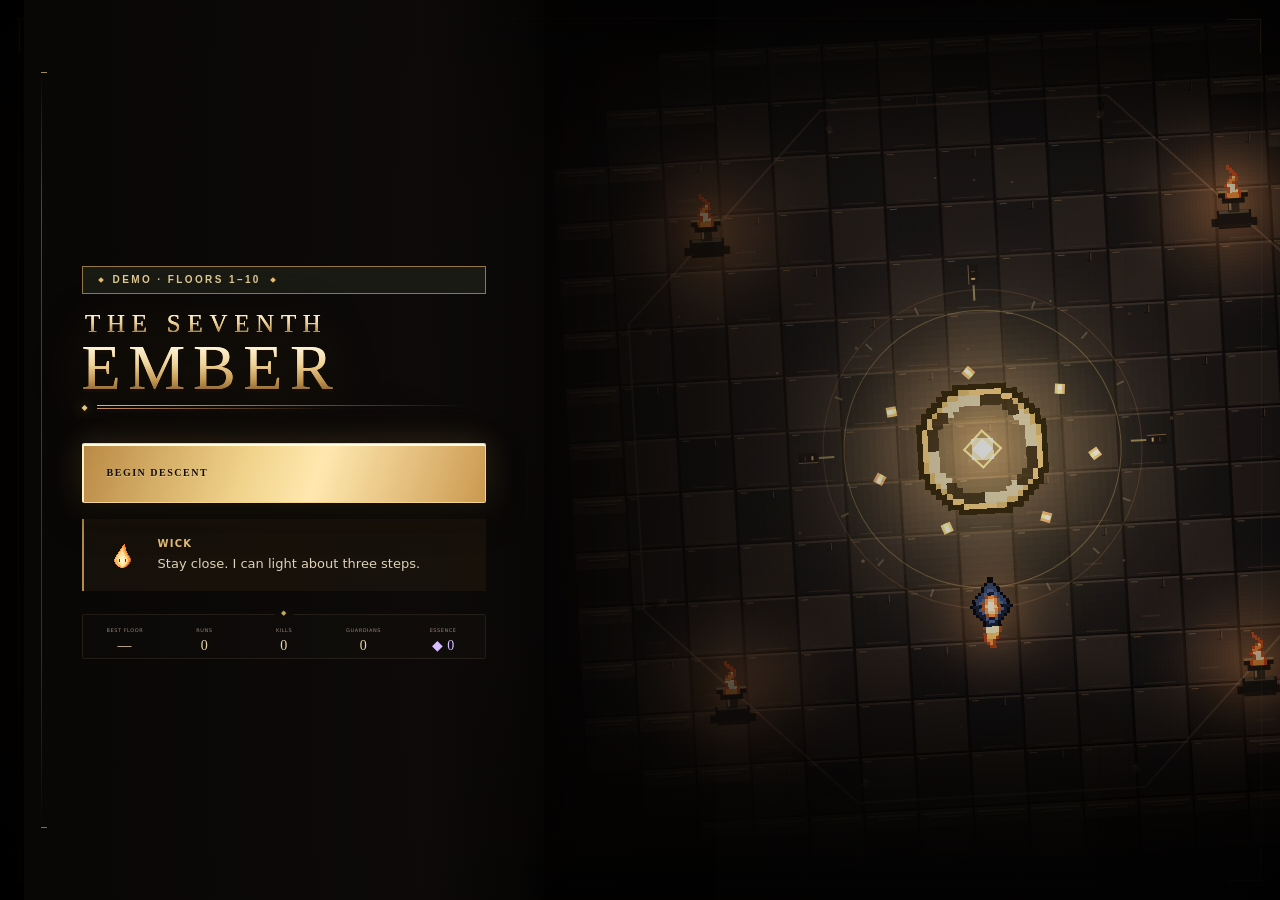
==== demo/index.html @ 6971598a "Rewrite campaign dialogue and Wick tutorials" ====
<!doctype html>
<html lang="en" class="booting">
  <head>
    <meta charset="UTF-8" />
    <meta
      http-equiv="Content-Security-Policy"
      content="default-src 'self'; script-src 'self'; style-src 'self' 'unsafe-inline'; img-src 'self' data: blob:; media-src 'self' data: blob:; connect-src 'self'; object-src 'none'; base-uri 'none';"
    />
    <meta name="viewport" content="width=device-width, initial-scale=1.0, viewport-fit=cover" />
    <title>The Seventh Ember — Demo</title>
    <link
      rel="icon"
      type="image/x-icon"
      sizes="16x16 24x24 32x32 48x48 64x64 128x128 256x256"
      href="assets/icons/wick-tab-20261120.ico"
    />
    <link rel="icon" type="image/png" sizes="32x32" href="assets/icons/wick-tab-32-20261120.png" />
    <link rel="icon" type="image/png" sizes="16x16" href="assets/icons/wick-tab-16-20261120.png" />
    <meta http-equiv="Content-Type" content="text/html; charset=UTF-8" />
    <meta
      name="description"
      content="A free, replayable ten-floor demo of The Seventh Ember. Explore two regions, defeat two guardians, and build a lasting flame."
    />
    <meta name="application-name" content="The Seventh Ember" />
    <link rel="stylesheet" href="demo.css?v=2026112003">

























  <script src="boot-art.js?v=2026112003"></script></head>
  <body>
    <div id="bootScreen" role="status" aria-label="Opening The Seventh Ember">
      <div class="boot-content">
        <div class="boot-art-frame" aria-hidden="true">
          <canvas id="bootArt" width="320" height="180"></canvas><i class="boot-corner one"></i
          ><i class="boot-corner two"></i><i class="boot-corner three"></i
          ><i class="boot-corner four"></i>
        </div>
        <div class="boot-title"><small>THE SEVENTH</small><strong>EMBER</strong></div>
        <span class="boot-status">PREPARING THE DESCENT</span>
      </div>
    </div>


    <canvas
      id="cv"
      tabindex="0"
      aria-label="The Seventh Ember dungeon. On touchscreens, use the left stick to move, hold the right stick to aim and fire, and use the ability buttons. With a keyboard, move with WASD or arrows, J for Ember Bolt, K for Flare, R to Rekindle, Space to dash, E to interact, Q to return to a discovered portal, and Escape to pause."
    ></canvas>
    <div id="vig"></div>
    <div id="lowvig"></div>
    <div id="fade"></div>

    <div id="hud">
      <div id="topL" class="plate">
        <div class="barwrap">
          <div id="hpfill"></div>
          <div id="hptext"></div>
        </div>
        <div class="barwrap xpwrap"><div id="xpfill"></div></div>
        <div id="lvlrow"><span id="lvlbadge">LV 1</span><span id="xptext"></span></div>
      </div>
      <div id="topC">
        <div id="floorBanner"></div>
        <div id="floorObjective"></div>
        <div id="bossbar" class="plate">
          <div id="bossname"></div>
          <div class="bosswrap"><div id="bossfill"></div></div>
        </div>
        <div id="toasts"></div>
      </div>
      <div id="topR">
        <canvas id="mm" width="184" height="146"></canvas>
        <div id="statline">
          <span class="stat"><i data-lucide="map"></i>FLOOR <b id="stFloor">1</b></span>
          <span class="stat" id="esshud"><i data-lucide="gem"></i><b id="stEss">0</b></span>
          <span class="stat"><i data-lucide="skull"></i><b id="stKills">0</b></span>
          <span class="stat"><i data-lucide="timer"></i><b id="stTime">0:00</b></span>
        </div>
      </div>
      <div id="botL"><div id="chips" style="display: flex; gap: 6px; flex-wrap: wrap"></div></div>
      <div id="botC">
        <div id="prompt"><kbd>E</kbd><span id="promptTxt">DESCEND</span></div>
        <div id="dashwrap">
          <div id="dashmeter" style="--p: 1"></div>
          <span>DASH</span>
        </div>
      </div>
      <button id="portalRecall" type="button" hidden aria-label="Return to the discovered portal">
        <span class="portal-return-mark" aria-hidden="true"></span><span>RETURN TO PORTAL</span
        ><span class="portal-key">Q</span>
      </button>
      <div id="weaponHUD">
        <div class="weapon-top">
          <span id="weaponStatus">EMBER BOLT</span><span id="ammoCount">6 / 6</span>
        </div>
        <div id="ammoRounds" aria-hidden="true"></div>
        <div class="weapon-reload-track"><div id="reloadProgress"></div></div>
        <div class="weapon-actions">
          <button id="btnReload" aria-label="Rekindle ember charges"><kbd>R</kbd> REKINDLE</button
          ><button id="btnMelee" aria-label="Release close-range Flare">
            <kbd>K</kbd> FLARE · <span id="bladePower">2.25×</span>
          </button>
        </div>
        <div class="blade-line">
          <span id="bladeReady">FLARE READY</span>
          <div class="blade-track"><div id="bladeProgress"></div></div>
        </div>
      </div>
      <div id="fps"></div>
      <div id="quickControls">
        WASD move · J / click Ember Bolt · K / right-click Flare · R Rekindle · Space dash · E
        interact · Q return
      </div>
      <div class="hud-actions">
        <button class="btn" id="btnPause">PAUSE <kbd>Esc</kbd></button>
      </div>
      <div id="touchControls" aria-label="Touch controls">
        <div class="touch-stick-wrap" id="moveStickWrap">
          <div class="touch-caption"><b>MOVE</b> DRAG</div>
          <div class="touch-stick" id="moveStick" aria-label="Movement joystick">
            <i class="touch-stick-grid"></i><i class="touch-knob"></i>
          </div>
        </div>
        <div class="touch-actions">
          <button class="touch-action" id="touchMelee" aria-label="Release close-range Flare">
            <strong>✦</strong>FLARE
          </button>
          <button class="touch-action" id="touchDash" aria-label="Dash">
            <strong>››</strong>DASH
          </button>
          <button class="touch-action" id="touchReload" aria-label="Rekindle ember charges">
            <strong>↻</strong>REKINDLE
          </button>
          <button
            class="touch-action interact"
            id="touchEnter"
            aria-label="Interact or enter portal"
          >
            <strong>◇</strong>USE
          </button>
        </div>
        <div class="touch-stick-wrap" id="aimStickWrap">
          <div class="touch-caption"><b>BOLT</b> AIM + HOLD</div>
          <div class="touch-stick" id="aimStick" aria-label="Aim and fire joystick">
            <i class="touch-fire-ring"></i><i class="touch-stick-grid"></i
            ><i class="touch-knob"></i>
          </div>
        </div>
      </div>
    </div>

    <div id="menu" class="ov open">
      <div class="menu-box">
        <h1 class="title" aria-label="The Seventh Ember">
          <span class="title-small">THE SEVENTH</span><span class="title-main">EMBER</span>
        </h1>
        <div class="menu-btns">
          <button class="btn primary" id="btnContinue" hidden>
            <i data-lucide="play"></i>CONTINUE DESCENT
          </button>
          <div id="resumeHint" hidden></div>
          <button class="btn primary" id="btnStart">
            <i data-lucide="arrow-down"></i>BEGIN DESCENT
          </button>
          <button class="btn subtle" id="btnTree"><i data-lucide="sparkles"></i>SKILL TREE</button>
          <button class="btn subtle" id="btnHow"><i data-lucide="book-open"></i>HOW TO PLAY</button>
        </div>
        <div class="audiorow">
          <button class="btn" id="btnMusic"><i data-lucide="music"></i>MUSIC</button
          ><button class="btn" id="btnSfx"><i data-lucide="volume-2"></i>SOUND</button
          ><button class="btn" id="btnSettings">SETTINGS & SAVE</button>
        </div>
        <div id="campaignMedal" hidden>◆ FIRST DAWN · CAMPAIGN COMPLETE</div>
        <div id="menuStats"></div>
      </div>
    </div>

    <button id="runTimerHud" type="button" hidden aria-label="Copy the current run seed">
      <span>RUN TIME</span><b id="runTimerValue">00:00.000</b><small id="runTimerSeed">SEED</small>
    </button>

    <div id="finale" class="ov" role="dialog" aria-modal="true" aria-labelledby="endingTitle">
      <div class="finale-shell">
        <p class="ending-kicker">THE SEVENTH EMBER · THE END OF THE DESCENT</p>
        <canvas
          id="endingCanvas"
          width="640"
          height="360"
          aria-label="The archive opens, releasing its people into the dawn."
        ></canvas>
        <h2 id="endingTitle"></h2>
        <div id="endingStory">
          <strong id="endingSpeaker"></strong>
          <p id="endingText"></p>
        </div>
        <button class="btn primary" id="endingNext">CONTINUE</button>
        <div id="endingResults" hidden>
          <p>You opened the gate. Your campaign victory is saved.</p>
          <div id="endingNumbers"></div>
          <div id="endingBuild"></div>
          <div class="ending-choices">
            <button class="btn primary" id="endingFinish">FINISH &amp; RETURN TO MENU</button
            ><button class="btn" id="endingInfinite">ENTER ENDLESS MODE</button
            ><button class="btn subtle" id="endingReplay">REPLAY ENDING</button>
          </div>
          <p>
            Endless Mode continues from floor 51 with your current blessings and forms. Every five
            floors, the Wheel Below adds another permanent Burden to the descent. Dying there keeps
            your victory.
          </p>
        </div>
      </div>
    </div>

    <div id="howto" class="ov">
      <div class="panel" style="max-width: 560px">
        <div class="bigword cinzel" style="font-size: 1.6rem; color: #ffe9b8">HOW TO PLAY</div>
        <div class="how-grid">
          <div class="k"><kbd>W</kbd><kbd>A</kbd><kbd>S</kbd><kbd>D</kbd></div>
          <div>Move (arrow keys also work)</div>
          <div class="k"><i data-lucide="mouse" style="width: 14px; height: 14px"></i></div>
          <div>Aim with mouse — <b style="color: #e8d5ae">hold click</b> to fire</div>
          <div class="k"><kbd>SPACE</kbd></div>
          <div>Dash — grants brief invulnerability</div>
          <div class="k"><kbd>E</kbd></div>
          <div>Enter the portal · restores 15% health on floors 1–10, then 8%</div>
          <div class="k"><kbd>Q</kbd></div>
          <div>Return to an open portal after you have discovered it</div>
          <div class="k"><kbd>ESC</kbd>/<kbd>P</kbd></div>
          <div>Pause</div>
          <div class="k"><kbd>J</kbd></div>
          <div>Cast Ember Bolts at the nearest enemy · Rekindles when empty</div>
          <div class="k"><kbd>K</kbd> / right click</div>
          <div>Flare — 2.25× Ember Bolt damage · usable while Rekindling</div>
          <div class="k"><kbd>R</kbd></div>
          <div>Rekindle six charges · empty wells Rekindle automatically</div>
          <div class="k"><kbd>M</kbd></div>
          <div>Toggle music</div>
          <div class="k"><kbd>TOUCH</kbd></div>
          <div>
            Left stick moves · hold the right stick to aim and fire · four buttons use Flare, Dash,
            Rekindle, and nearby objects
          </div>
        </div>
        <div class="how-tips">
          Walk up to a chest to open it. Cyan XP and violet essence are separate.<br />
          <b>Cyan shards</b> grant XP — level up and draft 1 of 3 blessings.<br />
          <b>Violet essence</b> is yours forever, even in death. Spend it in the
          <b>Skill Tree</b>.<br />
          A guardian waits on every <b>fifth floor</b>. Its portal stays sealed until it falls.<br />
          Some walls carry seams, drafts, or marks that do not belong. <b>Use or Flare</b> near them
          to uncover hidden passages.<br />
          The demo has <b>10 floors</b> across two regions. A guardian waits at the end of each
          one.
        </div>
        <button class="btn primary" id="btnHowClose">UNDERSTOOD</button>
      </div>
    </div>

    <div id="levelup" class="ov">
      <div id="luWrap">
        <div id="luTitle">LEVEL UP</div>
        <div id="luSub">CHOOSE A BLESSING &nbsp;·&nbsp; PRESS 1 · 2 · 3</div>
        <div id="cards"></div>
      </div>
    </div>

    <div id="secretRoom" class="ov" role="dialog" aria-modal="true" aria-labelledby="secretTitle">
      <section class="secret-shell">
        <div class="secret-view">
          <canvas
            id="secretCanvas"
            width="640"
            height="420"
            aria-label="A hidden chamber beyond the dungeon wall."
          ></canvas>
          <div class="secret-view-frame" aria-hidden="true"></div>
          <div id="secretRoomState">PASSAGE FOUND</div>
        </div>
        <div class="secret-copy">
          <div class="secret-kicker"><span id="secretRegion"></span><b>HIDDEN PASSAGE</b></div>
          <h2 id="secretTitle">THE HIDDEN CACHE</h2>
          <p id="secretLine"></p>
          <div class="secret-ledger">
            <span><i>◆</i><b id="secretMarks">0</b><small>MARKS THIS DESCENT</small></span
            ><span><i>✦</i><b id="secretMarkCount">0 / 7</b><small>SEVENTH MARKS</small></span>
          </div>
          <div id="secretReward"></div>
          <div id="secretChoices"></div>
          <div class="secret-actions">
            <button class="btn primary" id="secretAction">OPEN THE CACHE</button
            ><button class="btn" id="secretLeave">RETURN TO THE DUNGEON</button>
          </div>
        </div>
      </section>
    </div>

    <div id="wickGift" class="ov" role="dialog" aria-modal="true" aria-labelledby="wickGiftTitle">
      <section class="wick-gift-shell">
        <div class="wick-gift-kicker">A FAVOR FROM WICK</div>
        <div class="wick-gift-emblem" aria-hidden="true">
          <canvas id="wickGiftPortrait" width="128" height="128" aria-hidden="true"></canvas>
        </div>
        <h2 id="wickGiftTitle">Wick’s Pointer</h2>
        <div class="wick-gift-rarity">SECRET BLESSING · EPIC</div>
        <p>
          <strong>Wick marks a nearby threat you can hit.</strong> Your attacks deal 18% more damage
          to the marked enemy. Defeating it restores one Ember Bolt charge. When the room is clear,
          Wick points toward a discovered open gate.
        </p>
        <button class="btn primary" id="wickGiftTake">TAKE IT AND CONTINUE</button>
      </section>
    </div>

    <div id="pause" class="ov">
      <div class="panel">
        <div class="bigword">PAUSED</div>
        <div class="dword-sub">THE VOID WAITS PATIENTLY</div>
        <div class="statsgrid" style="grid-template-columns: repeat(4, 1fr)" id="pStats"></div>
        <div class="btnrow">
          <button class="btn primary" id="btnResume"><i data-lucide="play"></i>RESUME</button>
          <button class="btn" id="btnSaveExit">SAVE & RETURN</button
          ><button class="btn" id="btnPauseSettings">SETTINGS</button
          ><button class="btn danger" id="btnAbandon"><i data-lucide="home"></i>END RUN</button>
        </div>
      </div>
    </div>

    <div id="dead" class="ov">
      <div class="panel">
        <div class="bigword">THE VOID CLAIMS YOU</div>
        <div class="dword-sub">DEATH IS ONLY A DOORWAY</div>
        <div class="statsgrid" id="dStats"></div>
        <div id="dEssBox"></div>
        <div class="btnrow">
          <button class="btn primary" id="btnDeadTree">
            <i data-lucide="sparkles"></i>SPEND ESSENCE
          </button>
          <button class="btn" id="btnDeadMenu"><i data-lucide="rotate-ccw"></i>RISE AGAIN</button>
        </div>
      </div>
    </div>

    <div id="win" class="ov">
      <div class="panel">
        <div class="bigword">THE STAR IS STILL</div>
        <div class="dword-sub">FIFTY FLOORS BELOW THE GATE · WICK IS STILL HERE</div>
        <div class="statsgrid" id="wStats"></div>
        <div id="wEssBox"></div>
        <div class="btnrow">
          <button class="btn primary" id="btnWinGo"><i data-lucide="eye"></i>STAY A MOMENT</button>
          <button class="btn" id="btnWinEnd">
            <i data-lucide="rotate-ccw"></i>RETURN TO TITLE
          </button>
        </div>
      </div>
    </div>

    <div id="skills" class="ov">
      <div class="tree-panel">
        <div class="tree-head">
          <div>
            <h2>SKILL TREE</h2>
            <div class="tree-sub">97 permanent sigils across eight winding constellations.</div>
          </div>
          <div style="display: flex; align-items: center; gap: 18px">
            <div>
              <span id="treeMastery">0 / 97 SIGILS</span>
              <div class="mastery-track"><i id="treeMasteryFill"></i></div>
            </div>
            <span id="treeEss"><i data-lucide="gem"></i><b>0</b></span>
            <button class="btn" id="btnTreeBack" style="padding: 9px 20px; font-size: 11px">
              <i data-lucide="rotate-ccw"></i>BACK
            </button>
          </div>
        </div>
        <div class="tree-layout">
          <div class="tree-map">
            <div id="treeWrap">
              <canvas id="treeCv" width="1240" height="980" aria-hidden="true"></canvas>
              <div id="treeNodes" aria-label="Permanent skill tree"></div>
            </div>
          </div>
          <aside class="tree-inspector">
            <div class="eyebrow">PERMANENT SIGIL</div>
            <h3 id="nodeTitle">Awakening</h3>
            <p id="nodeDesc"></p>
            <div class="price" id="nodePrice"></div>
            <div class="node-status" id="nodeStatus" role="status"></div>
            <button class="btn primary" id="btnUnlock">UNLOCK SIGIL</button>
            <div class="meta-total" id="metaTotal"></div>
          </aside>
        </div>
        <div class="tree-foot">
          <span>SELECT A SIGIL · UNLOCK WITH ESSENCE</span
          ><span>EVERY SIGIL REMAINS BETWEEN DESCENTS</span>
        </div>
      </div>
    </div>
    <div id="settings" class="ov" style="z-index: 50">
      <div class="panel" style="width: 530px; text-align: left">
        <div class="bigword" style="font-size: 24px">MAKE THE DESCENT YOURS</div>
        <label class="settings-row"
          ><span>Music<small>Music during exploration and combat.</small></span
          ><input id="setMusic" type="checkbox"
        /></label>
        <label class="settings-row"
          ><span>Sound effects<small>Combat, pickups, and menu sounds.</small></span
          ><input id="setSfx" type="checkbox"
        /></label>
        <label class="settings-row"
          ><span>Reduced motion<small>Disable camera shake and menu animations.</small></span
          ><input id="setMotion" type="checkbox"
        /></label>
        <label class="settings-row"
          ><span
            >Touch controls<small
              >Dual analog sticks with aim-to-fire and dedicated ability buttons. Enabled
              automatically on touchscreens.</small
            ></span
          ><input id="setTouch" type="checkbox"
        /></label>
        <label class="settings-row"
          ><span>Dialogue speed<small>Read at your own pace. Enter or Space continues.</small></span
          ><select id="setTextSpeed">
            <option value="1">Normal</option>
            <option value="2">Fast</option>
            <option value="0">Instant</option>
          </select></label
        >
        <label class="settings-row"
          ><span>Dialogue sounds<small>Quiet tones while characters speak.</small></span
          ><input id="setDialogueVoice" type="checkbox"
        /></label>
        <label class="settings-row"
          ><span>Effects<small>Use light effects on slower devices.</small></span
          ><select id="setQuality">
            <option value="full">Full</option>
            <option value="light">Light</option>
          </select></label
        >
        <section class="runner-settings" aria-labelledby="runnerSettingsTitle">
          <header>
            <span>OPTIONAL TOOLS</span>
            <h3 id="runnerSettingsTitle">Speedrunning</h3>
          </header>
          <label class="settings-row runner-timer-row"
            ><span>Run timer<small>Show active play time during ordinary descents.</small></span
            ><input id="setRunTimer" type="checkbox"
          /></label>
          <div class="runner-seed-setting">
            <label for="setRunSeed"
              >Run seed<small
                >Applied to your next new descent. Leave blank for a fresh random dungeon.</small
              ></label
            ><input
              id="setRunSeed"
              type="text"
              maxlength="28"
              autocomplete="off"
              spellcheck="false"
              placeholder="RANDOM EACH DESCENT"
            />
            <div>
              <button id="runnerRandomSeed" type="button">RANDOM</button
              ><button id="runnerDailySeed" type="button">DAILY</button
              ><button id="runnerCopySeed" type="button">COPY</button
              ><button id="runnerClearSeed" type="button">CLEAR</button>
            </div>
            <p id="runnerSeedStatus">The current descent is unchanged.</p>
          </div>
        </section>
        <p class="save-message" id="settingsSave">
          Your essence, skill tree, and current run save automatically. Export a backup before
          changing browsers or devices.
        </p>
        <div class="settings-actions">
          <button class="btn" id="btnExport">EXPORT SAVE</button
          ><button class="btn" id="btnImport">IMPORT SAVE</button
          ><button class="btn primary" id="btnSettingsClose">DONE</button>
        </div>
        <div class="settings-reset">
          <button class="btn danger" id="btnResetEverything">RESET EVERYTHING</button
          ><small>Start fresh, including dialogue, essence, and the Skill Tree.</small>
        </div>
        <input type="file" id="saveFile" accept="application/json,.json" hidden />
        <div id="importReview" hidden>
          <p class="save-message" id="importSummary"></p>
          <div class="settings-actions">
            <button class="btn danger" id="btnImportApply">REPLACE PROGRESS</button
            ><button class="btn" id="btnImportCancel">CANCEL</button>
          </div>
        </div>
      </div>
    </div>
    <div id="confirmRun" class="ov" style="z-index: 55">
      <div class="panel">
        <div class="bigword" style="font-size: 25px" id="confirmTitle">BEGIN AGAIN?</div>
        <p style="color: #aab7c7; font-size: 13px; line-height: 1.8" id="confirmText"></p>
        <div class="btnrow">
          <button class="btn danger" id="btnConfirmRun">BEGIN AGAIN</button
          ><button class="btn" id="btnCancelRun">GO BACK</button>
        </div>
      </div>
    </div>

    <div id="chapterBanner" aria-live="polite">
      <span id="chapterRegion">CHAPTER I · THE HOLLOW GATE</span><strong id="chapterPlace"></strong
      ><small id="chapterHint"></small>
    </div>
    <div id="fieldNote" role="status"></div>
    <div id="conversation" role="dialog" aria-modal="true" aria-labelledby="speakerName" hidden>
      <div class="conversation-shade"></div>
      <section class="dialogue-frame" id="dialogueFrame" data-speaker="wick">
        <div class="speaker-portrait">
          <canvas id="speakerPortrait" width="120" height="120" aria-hidden="true"></canvas
          ><span id="speakerTag">EMBER</span>
        </div>
        <div class="dialogue-content">
          <div class="dialogue-heading">
            <span id="speakerName"></span><span id="dialogueChapter">THE HOLLOW GATE</span>
          </div>
          <p id="dialogueText" aria-hidden="true"></p>
          <p class="sr-only" id="dialogueReadback" aria-live="polite"></p>
          <div id="dialogueChoices"></div>
          <div class="dialogue-footer">
            <button id="dialogueSkip">SKIP SCENE</button><span id="dialogueKeys">ENTER / SPACE</span
            ><button id="dialogueNext" aria-label="Continue dialogue">
              CONTINUE <span>◆</span>
            </button>
          </div>
        </div>
      </section>
    </div>
    <div id="chapterClear" class="ov">
      <div class="panel chapter-clear-panel">
        <div class="chapter-seal" id="chapterSeal" aria-hidden="true">Ⅰ</div>
        <div class="eyebrow" id="chapterCompleteLabel">CHAPTER I COMPLETE</div>
        <h2 id="chapterCompleteTitle">The Hollow Gate</h2>
        <p id="chapterCompleteText">
          The Warden has lowered his weapon.<br />Beyond him, the stairs keep going.
        </p>
        <div id="chapterStats" class="statsgrid"></div>
        <div class="chapter-quote" id="chapterQuote">“You asked me to stop you.”</div>
        <div class="btnrow">
          <button class="btn primary" id="chapterContinue">DESCEND FURTHER</button
          ><button class="btn" id="chapterSave">SAVE & RETURN</button>
        </div>
        <button class="text-button" id="chapterExplore">Stay and look around</button>
      </div>
    </div>













































































































  <script src="game.js?v=2026112003"></script></body>
</html>
---- demo/demo.css ----
* {
  box-sizing: border-box;
  -webkit-tap-highlight-color: transparent;
}
html,
body {
  margin: 0;
  padding: 0;
  height: 100%;
  overflow: hidden;
  background: #05060a;
}
body {
  font-family: system-ui, system-ui, sans-serif;
  color: #dfe6f0;
  user-select: none;
}
#bootScreen {
  position: fixed;
  inset: 0;
  z-index: 10000;
  display: grid;
  place-items: center;
  overflow: hidden;
  background: #030509;
  opacity: 1;
  visibility: visible;
  pointer-events: auto;
  transition:
    opacity 0.72s steps(8, end),
    visibility 0s 0.72s;
  animation: bootFailsafe 0.01s 8s forwards;
}
#bootScreen::before {
  content: '';
  position: absolute;
  inset: 0;
  background: repeating-linear-gradient(0deg, #05080d 0 6px, #04070b 6px 12px);
  opacity: 0.45;
}
#bootScreen::after {
  content: '';
  position: absolute;
  inset: clamp(10px, 2.5vw, 34px);
  border: 2px solid #211b17;
  box-shadow:
    inset 0 0 0 2px #090c11,
    0 0 0 1px #6c51311c;
  clip-path: polygon(
    14px 0,
    calc(100% - 14px) 0,
    100% 14px,
    100% calc(100% - 14px),
    calc(100% - 14px) 100%,
    14px 100%,
    0 calc(100% - 14px),
    0 14px
  );
}
.boot-content {
  position: relative;
  z-index: 1;
  display: grid;
  width: min(680px, 88vw);
  justify-items: center;
  gap: 12px;
  text-align: center;
}
.boot-art-frame {
  position: relative;
  width: 100%;
  padding: 8px;
  border: 2px solid #735735;
  background: #080b10;
  box-shadow:
    0 0 0 3px #18130f,
    0 0 0 4px #34271a,
    0 20px 70px #000;
}
.boot-art-frame::before {
  content: '';
  position: absolute;
  inset: 4px;
  border: 1px solid #c0914b33;
  pointer-events: none;
}
#bootArt {
  display: block;
  width: 100%;
  aspect-ratio: 16/9;
  background: #04060a;
  image-rendering: pixelated;
  image-rendering: crisp-edges;
}
.boot-corner {
  position: absolute;
  width: 19px;
  height: 19px;
  border-color: #c18f4f;
  border-style: solid;
  pointer-events: none;
}
.boot-corner.one {
  left: -4px;
  top: -4px;
  border-width: 3px 0 0 3px;
}
.boot-corner.two {
  right: -4px;
  top: -4px;
  border-width: 3px 3px 0 0;
}
.boot-corner.three {
  left: -4px;
  bottom: -4px;
  border-width: 0 0 3px 3px;
}
.boot-corner.four {
  right: -4px;
  bottom: -4px;
  border-width: 0 3px 3px 0;
}
.boot-title {
  display: grid;
  gap: 1px;
  color: #eadfc9;
  font-family: ui-monospace, SFMono-Regular, Consolas, monospace;
  line-height: 0.9;
  text-shadow:
    3px 3px 0 #1f1510,
    -1px -1px 0 #5b4028;
}
.boot-title small {
  font-size: clamp(8px, 1vw, 11px);
  font-weight: 800;
  letter-spacing: 0.42em;
  padding-left: 0.42em;
  color: #bc9158;
}
.boot-title strong {
  font-size: clamp(26px, 4vw, 46px);
  font-weight: 900;
  letter-spacing: 0.14em;
  padding-left: 0.14em;
}
.boot-status {
  display: flex;
  align-items: center;
  gap: 10px;
  color: #957751;
  font:
    800 8px/1 ui-monospace,
    SFMono-Regular,
    Consolas,
    monospace;
  letter-spacing: 0.23em;
  padding-left: 0.23em;
}
.boot-status::before,
.boot-status::after {
  content: '';
  width: 24px;
  height: 4px;
  border-left: 5px solid #b98646;
  border-right: 5px solid #4a3522;
  background: #211b17;
  animation: bootTick 0.8s steps(4, end) infinite;
}
.boot-status::after {
  animation-direction: reverse;
}
html.boot-ready #bootScreen {
  opacity: 0;
  visibility: hidden;
  pointer-events: none;
  animation: none;
}
@keyframes bootTick {
  50% {
    border-left-color: #f2c873;
    border-right-color: #8f6334;
    background: #3d2c1d;
  }
}
@keyframes bootFailsafe {
  to {
    opacity: 0;
    visibility: hidden;
    pointer-events: none;
  }
}
@media (max-width: 600px) {
  .boot-content {
    width: 92vw;
    gap: 10px;
  }
  .boot-art-frame {
    padding: 5px;
  }
  .boot-title strong {
    font-size: 28px;
  }
  .boot-title small {
    font-size: 7px;
  }
  .boot-status {
    font-size: 7px;
    letter-spacing: 0.15em;
  }
  .boot-status::before,
  .boot-status::after {
    width: 16px;
  }
}
@media (max-height: 560px) and (orientation: landscape) {
  .boot-content {
    width: min(520px, 70vw);
    gap: 7px;
  }
  .boot-art-frame {
    padding: 4px;
  }
  .boot-title strong {
    font-size: 25px;
  }
  .boot-title small {
    font-size: 7px;
  }
  .boot-status {
    font-size: 7px;
  }
}
@media (prefers-reduced-motion: reduce) {
  #bootScreen {
    transition-duration: 0.18s;
  }
  .boot-status::before,
  .boot-status::after {
    animation: none;
  }
}
body.play,
body.play canvas {
  cursor: none;
}
canvas#cv {
  position: fixed;
  inset: 0;
  display: block;
  z-index: 0;
}
.cinzel {
  font-family: Georgia, serif;
}

#vig,
#lowvig {
  position: fixed;
  inset: 0;
  pointer-events: none;
  z-index: 4;
  opacity: 0;
}
#vig {
  background: radial-gradient(
    ellipse at center,
    rgba(0, 0, 0, 0) 42%,
    rgba(255, 30, 30, 0.55) 100%
  );
  transition: opacity 0.09s linear;
}
#lowvig {
  background: radial-gradient(ellipse at center, rgba(0, 0, 0, 0) 46%, rgba(180, 0, 10, 0.5) 100%);
  animation: lowpulse 1.1s ease-in-out infinite;
}
body:not(.play) #vig,
body:not(.play) #lowvig {
  opacity: 0 !important;
}
@keyframes lowpulse {
  0%,
  100% {
    filter: brightness(0.7);
  }
  50% {
    filter: brightness(1.25);
  }
}
#fade {
  position: fixed;
  inset: 0;
  background: #000;
  z-index: 8;
  pointer-events: none;
  opacity: 0;
  transition: opacity 0.45s ease;
}

#hud {
  position: fixed;
  inset: 0;
  z-index: 5;
  pointer-events: none;
  display: none;
}
#hud.on {
  display: block;
}
.plate {
  background: rgba(9, 11, 18, 0.62);
  border: 1px solid rgba(232, 196, 118, 0.16);
  border-radius: 12px;
  backdrop-filter: blur(6px);
  box-shadow: 0 6px 24px rgba(0, 0, 0, 0.45);
}
#topL {
  position: absolute;
  top: 16px;
  left: 16px;
  padding: 12px 14px;
  width: 268px;
}
.barwrap {
  position: relative;
  height: 15px;
  border-radius: 8px;
  background: rgba(0, 0, 0, 0.55);
  border: 1px solid rgba(255, 255, 255, 0.07);
  overflow: hidden;
}
#hpfill {
  position: absolute;
  inset: 0;
  width: 100%;
  border-radius: 7px;
  background: linear-gradient(90deg, #ff5d4d, #ffb45e);
  box-shadow: 0 0 12px rgba(255, 120, 70, 0.55);
  transition: width 0.12s ease;
}
#hptext {
  position: absolute;
  inset: 0;
  display: flex;
  align-items: center;
  justify-content: center;
  font-size: 10px;
  font-weight: 800;
  letter-spacing: 0.08em;
  color: #fff;
  text-shadow: 0 1px 2px #000;
}
.xpwrap {
  height: 8px;
  margin-top: 6px;
  border-radius: 6px;
}
#xpfill {
  position: absolute;
  inset: 0;
  width: 0%;
  border-radius: 5px;
  background: linear-gradient(90deg, #2bb8d6, #8ff7ff);
  box-shadow: 0 0 10px rgba(90, 230, 255, 0.6);
  transition: width 0.15s ease;
}
#lvlrow {
  display: flex;
  align-items: center;
  gap: 10px;
  margin-top: 8px;
}
#lvlbadge {
  font-family: Georgia, serif;
  font-weight: 900;
  font-size: 13px;
  letter-spacing: 0.14em;
  color: #ffe9b8;
  background: linear-gradient(180deg, rgba(232, 196, 118, 0.22), rgba(232, 196, 118, 0.06));
  border: 1px solid rgba(232, 196, 118, 0.4);
  padding: 3px 10px;
  border-radius: 8px;
}
#xptext {
  font-size: 10px;
  font-weight: 700;
  color: #8ff7ff;
  opacity: 0.8;
  letter-spacing: 0.06em;
}

#topR {
  position: absolute;
  top: 16px;
  right: 16px;
  display: flex;
  flex-direction: column;
  align-items: flex-end;
  gap: 8px;
}
#mm {
  display: block;
  border-radius: 12px;
  border: 1px solid rgba(232, 196, 118, 0.16);
  background: rgba(9, 11, 18, 0.62);
  box-shadow: 0 6px 24px rgba(0, 0, 0, 0.45);
}
#statline {
  display: flex;
  gap: 6px;
  flex-wrap: wrap;
  justify-content: flex-end;
}
.stat {
  padding: 4px 10px;
  font-size: 11px;
  font-weight: 800;
  letter-spacing: 0.08em;
  display: flex;
  align-items: center;
  gap: 6px;
  color: #cfd8ea;
}
.stat i {
  width: 13px;
  height: 13px;
}
.stat b {
  color: #ffe9b8;
  font-weight: 800;
}
#esshud {
  color: #d8bdff;
}
#esshud b {
  color: #e4ccff;
}

#topC {
  position: absolute;
  top: 14px;
  left: 50%;
  transform: translateX(-50%);
  display: flex;
  flex-direction: column;
  align-items: center;
  gap: 8px;
  width: min(560px, 60vw);
}
#bossbar {
  display: none;
  width: 100%;
  padding: 8px 14px 10px;
  text-align: center;
}
#bossbar.on {
  display: block;
}
#bossname {
  font-family: Georgia, serif;
  font-weight: 900;
  letter-spacing: 0.28em;
  font-size: 12px;
  color: #ffb3c0;
  text-shadow: 0 0 14px rgba(255, 77, 109, 0.7);
  margin-bottom: 6px;
}
.bosswrap {
  position: relative;
  height: 10px;
  border-radius: 6px;
  background: rgba(0, 0, 0, 0.6);
  border: 1px solid rgba(255, 77, 109, 0.35);
  overflow: hidden;
}
#bossfill {
  position: absolute;
  inset: 0;
  width: 100%;
  background: linear-gradient(90deg, #ff2e5e, #ff8ba0);
  box-shadow: 0 0 14px rgba(255, 60, 100, 0.7);
  transition: width 0.1s linear;
}
#toasts {
  display: flex;
  flex-direction: column;
  align-items: center;
  gap: 6px;
  margin-top: 2px;
}
.toast {
  font-family: Georgia, serif;
  font-weight: 700;
  letter-spacing: 0.24em;
  font-size: 13px;
  color: #ffe9b8;
  padding: 8px 22px;
  border-radius: 10px;
  background: rgba(9, 11, 18, 0.72);
  border: 1px solid rgba(232, 196, 118, 0.3);
  text-shadow: 0 0 12px rgba(255, 200, 120, 0.6);
  animation:
    toastin 0.4s cubic-bezier(0.2, 1.4, 0.4, 1),
    toastout 0.4s ease 2s forwards;
}
.toast .sub {
  display: block;
  font-family: system-ui;
  font-weight: 600;
  letter-spacing: 0.12em;
  font-size: 9px;
  color: #9fb0cc;
  text-align: center;
  margin-top: 2px;
}
@keyframes toastin {
  from {
    opacity: 0;
    transform: translateY(-14px) scale(0.92);
  }
  to {
    opacity: 1;
    transform: none;
  }
}
@keyframes toastout {
  to {
    opacity: 0;
    transform: translateY(-8px);
  }
}

#botL {
  position: absolute;
  left: 16px;
  bottom: 16px;
  display: flex;
  gap: 6px;
  flex-wrap: wrap;
  max-width: 44vw;
}
.chip {
  display: flex;
  align-items: center;
  gap: 5px;
  padding: 4px 9px;
  border-radius: 8px;
  background: rgba(9, 11, 18, 0.66);
  border: 1px solid rgba(255, 255, 255, 0.1);
  font-size: 10px;
  font-weight: 800;
  color: #cfd8ea;
  letter-spacing: 0.04em;
}
.chip i {
  width: 12px;
  height: 12px;
  color: #ffe9b8;
}
.chip.r1 {
  border-color: rgba(176, 108, 255, 0.45);
}
.chip.r2 {
  border-color: rgba(255, 207, 107, 0.55);
}

#botC {
  position: absolute;
  left: 50%;
  bottom: 18px;
  transform: translateX(-50%);
  display: flex;
  flex-direction: column;
  align-items: center;
  gap: 8px;
}
#prompt {
  display: none;
  align-items: center;
  gap: 8px;
  padding: 8px 18px;
  border-radius: 10px;
  background: rgba(20, 16, 8, 0.8);
  border: 1px solid rgba(232, 196, 118, 0.5);
  font-family: Georgia;
  font-weight: 700;
  font-size: 12px;
  letter-spacing: 0.2em;
  color: #ffe9b8;
  animation: promptbob 1.6s ease-in-out infinite;
}
#prompt.on {
  display: flex;
}
@keyframes promptbob {
  0%,
  100% {
    transform: translateY(0);
  }
  50% {
    transform: translateY(-4px);
  }
}
kbd {
  font-family: system-ui;
  font-weight: 800;
  font-size: 10px;
  background: rgba(255, 255, 255, 0.1);
  border: 1px solid rgba(255, 255, 255, 0.28);
  border-bottom-width: 2px;
  border-radius: 5px;
  padding: 2px 7px;
  color: #fff;
}
#dashwrap {
  display: flex;
  align-items: center;
  gap: 8px;
  opacity: 0.9;
}
#dashmeter {
  width: 26px;
  height: 26px;
  border-radius: 50%;
  background: conic-gradient(#ffd88a calc(var(--p) * 1turn), rgba(255, 255, 255, 0.08) 0);
  display: flex;
  align-items: center;
  justify-content: center;
  box-shadow: 0 0 10px rgba(0, 0, 0, 0.5);
}
#dashmeter::after {
  content: '';
  width: 18px;
  height: 18px;
  border-radius: 50%;
  background: #0b0d14;
}
#dashwrap span {
  font-size: 9px;
  font-weight: 800;
  letter-spacing: 0.22em;
  color: #9fb0cc;
}
#fps {
  position: absolute;
  right: 14px;
  bottom: 12px;
  font-size: 10px;
  font-weight: 700;
  color: #5b6a86;
  letter-spacing: 0.1em;
}

.ov {
  position: fixed;
  inset: 0;
  z-index: 20;
  display: none;
  align-items: center;
  justify-content: center;
  background: rgba(4, 5, 9, 0.66);
  backdrop-filter: blur(7px);
}
.ov.open {
  display: flex;
}
.panel {
  background: rgba(10, 12, 20, 0.88);
  border: 1px solid rgba(232, 196, 118, 0.22);
  border-radius: 16px;
  box-shadow:
    0 30px 90px rgba(0, 0, 0, 0.7),
    inset 0 1px 0 rgba(255, 255, 255, 0.05);
  padding: 34px 40px;
  text-align: center;
  max-width: min(92vw, 640px);
  animation: panelin 0.45s cubic-bezier(0.2, 1.3, 0.3, 1);
}
@keyframes panelin {
  from {
    opacity: 0;
    transform: translateY(18px) scale(0.96);
  }
  to {
    opacity: 1;
    transform: none;
  }
}
.btn {
  pointer-events: auto;
  font-family: Georgia, serif;
  font-weight: 700;
  font-size: 13px;
  letter-spacing: 0.22em;
  color: #e8d5ae;
  background: linear-gradient(180deg, rgba(232, 196, 118, 0.09), rgba(232, 196, 118, 0.02));
  border: 1px solid rgba(232, 196, 118, 0.4);
  border-radius: 10px;
  padding: 13px 30px;
  cursor: pointer;
  transition: all 0.18s ease;
  display: inline-flex;
  align-items: center;
  gap: 10px;
  justify-content: center;
  text-transform: uppercase;
}
.btn:hover {
  transform: translateY(-2px);
  border-color: rgba(255, 222, 150, 0.85);
  color: #fff3d9;
  box-shadow:
    0 8px 28px rgba(232, 196, 118, 0.18),
    0 0 18px rgba(232, 196, 118, 0.15);
}
.btn:active {
  transform: translateY(0);
}
.btn.primary {
  background: linear-gradient(180deg, rgba(232, 196, 118, 0.28), rgba(180, 130, 60, 0.16));
  border-color: rgba(255, 216, 138, 0.75);
  color: #ffe9b8;
  box-shadow: 0 0 24px rgba(232, 196, 118, 0.2);
}
.btn.danger {
  border-color: rgba(255, 90, 90, 0.45);
  color: #ffb0a8;
}
.btn.danger:hover {
  border-color: #ff7a70;
  box-shadow: 0 8px 28px rgba(255, 80, 80, 0.18);
}
.btn i,
.btn svg {
  width: 16px;
  height: 16px;
}
.stat i,
.stat svg {
  width: 13px;
  height: 13px;
}
.chip i,
.chip svg {
  width: 12px;
  height: 12px;
  color: #ffe9b8;
}
.card .ic i,
.card .ic svg {
  width: 26px;
  height: 26px;
  color: #ffe9b8;
}
#treeEss i,
#treeEss svg {
  width: 16px;
  height: 16px;
}
.how-grid svg {
  width: 14px;
  height: 14px;
}

#menu {
  z-index: 40;
  background: radial-gradient(ellipse at 50% 30%, rgba(20, 16, 34, 0.35), rgba(4, 5, 9, 0.82) 75%);
}
.menu-box {
  display: flex;
  flex-direction: column;
  align-items: center;
  gap: 0;
  padding: 20px;
}
.rune {
  font-size: 11px;
  letter-spacing: 0.6em;
  color: #8a6f3f;
  margin-bottom: 14px;
}
h1.title {
  font-family: Georgia, serif;
  font-weight: 900;
  font-size: clamp(3rem, 9vw, 5.6rem);
  letter-spacing: 0.3em;
  margin: 0 0 4px;
  padding-left: 0.3em;
  background: linear-gradient(180deg, #fff7e0 5%, #ffcf7a 38%, #ff7847 75%, #b03a2e);
  -webkit-background-clip: text;
  background-clip: text;
  color: transparent;
  filter: drop-shadow(0 0 26px rgba(255, 140, 60, 0.45));
  animation: titleglow 3.4s ease-in-out infinite;
}
@keyframes titleglow {
  0%,
  100% {
    filter: drop-shadow(0 0 20px rgba(255, 140, 60, 0.35));
  }
  50% {
    filter: drop-shadow(0 0 34px rgba(255, 160, 70, 0.6));
  }
}
.tagline {
  font-size: 12px;
  letter-spacing: 0.42em;
  color: #93a1bd;
  margin: 6px 0 34px;
  padding-left: 0.42em;
}
.menu-btns {
  display: flex;
  flex-direction: column;
  gap: 12px;
  width: 300px;
}
.menu-btns .btn {
  width: 100%;
}
.audiorow {
  display: flex;
  gap: 10px;
  margin-top: 22px;
}
.audiorow .btn {
  padding: 9px 16px;
  font-size: 11px;
}
.audiorow .btn.off {
  opacity: 0.45;
}
#menuStats {
  margin-top: 26px;
  font-size: 11px;
  letter-spacing: 0.14em;
  color: #7e8ca8;
  display: flex;
  gap: 18px;
  flex-wrap: wrap;
  justify-content: center;
}
#menuStats b {
  color: #e8d5ae;
}
.credit {
  position: absolute;
  bottom: 16px;
  width: 100%;
  text-align: center;
  font-size: 10px;
  letter-spacing: 0.3em;
  color: #4d5a76;
}

.bigword {
  font-family: Georgia, serif;
  font-weight: 900;
  font-size: clamp(1.9rem, 5vw, 3.2rem);
  letter-spacing: 0.24em;
  margin: 0 0 6px;
}
#dead .bigword {
  color: #ff5d6d;
  text-shadow: 0 0 30px rgba(255, 60, 90, 0.55);
}
#win .bigword {
  color: #ffd88a;
  text-shadow: 0 0 30px rgba(255, 200, 100, 0.6);
}
#pause .bigword {
  color: #cfd8ea;
  text-shadow: 0 0 24px rgba(150, 180, 255, 0.3);
}
.dword-sub {
  font-size: 11px;
  letter-spacing: 0.34em;
  color: #93a1bd;
  margin-bottom: 26px;
}
.statsgrid {
  display: grid;
  grid-template-columns: repeat(4, 1fr);
  gap: 10px;
  margin: 0 0 22px;
}
.sbox {
  padding: 12px 8px;
  border-radius: 10px;
  background: rgba(255, 255, 255, 0.04);
  border: 1px solid rgba(255, 255, 255, 0.08);
}
.sbox .v {
  font-family: Georgia;
  font-weight: 900;
  font-size: 20px;
  color: #ffe9b8;
}
.sbox .k {
  font-size: 9px;
  letter-spacing: 0.22em;
  color: #8a98b4;
  margin-top: 3px;
  font-weight: 800;
}
#dEssBox,
#wEssBox {
  font-family: Georgia;
  font-weight: 900;
  font-size: 15px;
  letter-spacing: 0.16em;
  color: #d8bdff;
  margin-bottom: 26px;
}
#dEssBox b,
#wEssBox b {
  color: #fff;
  font-size: 20px;
  text-shadow: 0 0 16px rgba(190, 140, 255, 0.8);
}
.btnrow {
  display: flex;
  gap: 12px;
  justify-content: center;
  flex-wrap: wrap;
}

#levelup {
  z-index: 22;
  background: rgba(4, 5, 9, 0.55);
}
#luWrap {
  display: flex;
  flex-direction: column;
  align-items: center;
  max-width: 94vw;
}
#luTitle {
  font-family: Georgia;
  font-weight: 900;
  letter-spacing: 0.34em;
  font-size: clamp(1.4rem, 3.4vw, 2.2rem);
  color: #ffe9b8;
  text-shadow: 0 0 26px rgba(255, 200, 110, 0.55);
  margin-bottom: 4px;
}
#luSub {
  font-size: 10px;
  letter-spacing: 0.4em;
  color: #8a98b4;
  margin-bottom: 26px;
}
#cards {
  display: flex;
  gap: 18px;
  justify-content: center;
  flex-wrap: wrap;
}
.card {
  pointer-events: auto;
  width: 228px;
  min-height: 296px;
  border-radius: 14px;
  padding: 22px 18px 18px;
  position: relative;
  background: linear-gradient(180deg, rgba(16, 19, 30, 0.96), rgba(9, 11, 18, 0.96));
  border: 1px solid rgba(157, 180, 208, 0.35);
  cursor: pointer;
  transition:
    transform 0.16s ease,
    box-shadow 0.16s ease,
    border-color 0.16s ease;
  animation: cardin 0.5s cubic-bezier(0.2, 1.35, 0.4, 1) backwards;
}
.card:nth-child(2) {
  animation-delay: 0.08s;
}
.card:nth-child(3) {
  animation-delay: 0.16s;
}
@keyframes cardin {
  from {
    opacity: 0;
    transform: translateY(26px) scale(0.9);
  }
  to {
    opacity: 1;
    transform: none;
  }
}
.card:hover {
  transform: translateY(-8px) scale(1.03);
}
.card[data-r='0']:hover {
  border-color: #cfe0ff;
  box-shadow: 0 16px 44px rgba(140, 170, 230, 0.22);
}
.card[data-r='1'] {
  border-color: rgba(176, 108, 255, 0.5);
}
.card[data-r='1']:hover {
  border-color: #c78bff;
  box-shadow: 0 16px 44px rgba(176, 108, 255, 0.3);
}
.card[data-r='2'] {
  border-color: rgba(255, 207, 107, 0.55);
}
.card[data-r='2']:hover {
  border-color: #ffdf9b;
  box-shadow: 0 16px 44px rgba(255, 200, 100, 0.32);
}
.card .rar {
  font-size: 8px;
  font-weight: 800;
  letter-spacing: 0.34em;
  margin-bottom: 14px;
}
.card[data-r='0'] .rar {
  color: #9fb0cc;
}
.card[data-r='1'] .rar {
  color: #c78bff;
}
.card[data-r='2'] .rar {
  color: #ffcf6b;
}
.card .ic {
  width: 60px;
  height: 60px;
  margin: 0 auto 14px;
  border-radius: 50%;
  display: flex;
  align-items: center;
  justify-content: center;
  background: radial-gradient(circle, rgba(255, 255, 255, 0.09), rgba(255, 255, 255, 0.02));
  border: 1px solid rgba(255, 255, 255, 0.14);
}
.card .ic i {
  width: 26px;
  height: 26px;
  color: #ffe9b8;
}
.card .nm {
  font-family: Georgia;
  font-weight: 700;
  font-size: 15px;
  letter-spacing: 0.1em;
  color: #f2ecd9;
  margin-bottom: 8px;
}
.card .ds {
  font-size: 12px;
  line-height: 1.55;
  color: #a8b6cf;
  min-height: 54px;
}
.card .pips {
  display: flex;
  gap: 4px;
  justify-content: center;
  margin-top: 12px;
}
.card .pips em {
  width: 14px;
  height: 4px;
  border-radius: 2px;
  background: rgba(255, 255, 255, 0.12);
}
.card .pips em.on {
  background: #ffd88a;
  box-shadow: 0 0 6px rgba(255, 216, 138, 0.7);
}
.card .key {
  position: absolute;
  top: 10px;
  left: 12px;
  font-size: 10px;
  font-weight: 800;
  color: #5b6a86;
}

#skills {
  z-index: 30;
}
.tree-panel {
  width: min(96vw, 1330px);
  height: min(92vh, 1080px);
  display: flex;
  flex-direction: column;
  background: rgba(9, 11, 18, 0.94);
  border: 1px solid rgba(232, 196, 118, 0.22);
  border-radius: 16px;
  box-shadow: 0 30px 90px rgba(0, 0, 0, 0.75);
  overflow: hidden;
}
.tree-head {
  display: flex;
  align-items: center;
  justify-content: space-between;
  padding: 16px 22px;
  border-bottom: 1px solid rgba(232, 196, 118, 0.14);
}
.tree-head h2 {
  font-family: Georgia;
  font-weight: 900;
  letter-spacing: 0.3em;
  font-size: 16px;
  color: #ffe9b8;
  margin: 0;
}
#treeEss {
  font-family: Georgia;
  font-weight: 900;
  font-size: 15px;
  color: #d8bdff;
  letter-spacing: 0.1em;
  display: flex;
  align-items: center;
  gap: 8px;
}
#treeEss i {
  width: 16px;
  height: 16px;
}
#treeWrap {
  flex: 1;
  overflow: auto;
  position: relative;
  background: radial-gradient(ellipse at 50% 48%, rgba(29, 34, 55, 0.5), rgba(6, 7, 12, 0.9) 78%);
}
#treeWrap::-webkit-scrollbar {
  width: 10px;
  height: 10px;
}
#treeWrap::-webkit-scrollbar-thumb {
  background: rgba(232, 196, 118, 0.25);
  border-radius: 6px;
}
#treeWrap::-webkit-scrollbar-track {
  background: rgba(0, 0, 0, 0.3);
}
#treeCv {
  display: block;
}
.tree-foot {
  padding: 10px 22px;
  border-top: 1px solid rgba(232, 196, 118, 0.12);
  font-size: 10px;
  letter-spacing: 0.24em;
  color: #7e8ca8;
  display: flex;
  justify-content: space-between;
  gap: 10px;
  flex-wrap: wrap;
}

#howto {
  z-index: 45;
}
.how-grid {
  display: grid;
  grid-template-columns: auto 1fr;
  gap: 12px 22px;
  text-align: left;
  margin: 22px 0;
  font-size: 13px;
  color: #b8c4dc;
}
.how-grid .k {
  display: flex;
  gap: 6px;
  align-items: center;
  justify-content: flex-end;
}
.how-tips {
  text-align: left;
  font-size: 12px;
  line-height: 1.9;
  color: #8a98b4;
  border-top: 1px solid rgba(255, 255, 255, 0.08);
  padding-top: 16px;
  margin-bottom: 24px;
}
.how-tips b {
  color: #e8d5ae;
}

@media (max-width: 760px) {
  #topL {
    width: 200px;
    padding: 9px 11px;
  }
  .statsgrid {
    grid-template-columns: repeat(2, 1fr);
  }
  .card {
    width: 180px;
    min-height: 250px;
  }
}

:root {
  --gold: #dfb77b;
  --ink: #0b1016;
  --muted: #9aa8b8;
  --teal: #9ee0d3;
}
body {
  font-family:
    system-ui,
    -apple-system,
    'Segoe UI',
    sans-serif;
  color: #e9e4db;
}
button {
  font: inherit;
}
button:focus-visible,
[tabindex]:focus-visible {
  outline: 2px solid #adf4e2;
  outline-offset: 5px;
}
.cinzel,
h1.title,
.bigword,
.btn,
.tree-head h2,
#luTitle {
  font-family: Georgia, 'Times New Roman', serif;
}
.ov {
  backdrop-filter: blur(5px);
  overflow: auto;
  padding: 20px;
}
.panel {
  border-radius: 6px;
  border-color: #dfb77b35;
  background: #0d131bea;
  padding: 32px;
  max-height: 92dvh;
  overflow: auto;
}
.btn {
  border-radius: 3px;
  letter-spacing: 0.13em;
  min-height: 44px;
  font-size: 12px;
}
.btn.primary {
  background: #dabb87;
  color: #1e1a15;
  border-color: #e6c997;
  box-shadow: 0 4px 28px #c8984420;
}
.btn.primary:hover {
  background: #f0d3a3;
  color: #181610;
}
.btn:disabled {
  opacity: 0.4;
  cursor: default;
  transform: none;
  box-shadow: none;
}
.btn:disabled:hover {
  transform: none;
}
.btn svg {
  flex: none;
}
.plate {
  border-radius: 5px;
  background: #0a111ae8;
  border-color: #d2b88930;
  backdrop-filter: blur(4px);
}
#menu {
  padding: 0;
  align-items: flex-start;
  background: linear-gradient(90deg, #080d14f7 0%, #080d14ed 36%, #080d1470 72%, #080d1480 100%);
  backdrop-filter: none;
}
.menu-box {
  width: min(1160px, 100%);
  padding: 68px 48px 65px;
  align-items: flex-start;
  position: relative;
  min-height: 620px;
  justify-content: center;
}
.menu-topline {
  position: absolute;
  top: 25px;
  left: 48px;
  right: 48px;
  display: flex;
  justify-content: space-between;
  font: 10px system-ui;
  letter-spacing: 0.24em;
  color: #b8b4a8;
}
.offline-dot {
  color: #95cbb6;
}
.edition {
  color: #8794a5;
}
.rune {
  font: 11px system-ui;
  letter-spacing: 0.28em;
  color: #d4ba8b;
  margin: 0 0 14px;
}
h1.title {
  font-size: clamp(48px, 7.6vw, 98px);
  letter-spacing: 0.1em;
  padding: 0;
  margin: 0 0 12px;
  color: #eee4d0;
  background: none;
  filter: none;
  animation: none;
  font-weight: 400;
  line-height: 1.08;
}
.tagline {
  font: 10px system-ui;
  letter-spacing: 0.3em;
  color: #d2ba8d;
  margin: 0 0 22px;
}
.menu-story {
  max-width: 340px;
  font: 14px/1.8 system-ui;
  color: #b0b7c2;
  margin: 0 0 28px;
}
.menu-btns {
  width: 310px;
  margin: 0;
  gap: 10px;
  display: grid;
}
.menu-btns .btn {
  width: 100%;
  justify-content: space-between;
  padding: 15px 20px;
}
.menu-btns .btn svg {
  order: 2;
}
.menu-btns .btn.subtle {
  border-color: #6e819331;
  background: #101721b8;
}
.audiorow {
  margin-top: 20px;
  gap: 8px;
}
.audiorow .btn {
  font-family: system-ui;
  font-size: 9px;
  padding: 6px 11px;
  min-height: 32px;
  letter-spacing: 0.13em;
}
#menuStats {
  gap: 22px;
  border-top: 1px solid #74839530;
  justify-content: flex-start;
  margin-top: 28px;
  padding-top: 18px;
  letter-spacing: 0.1em;
  font-size: 9px;
}
#menuStats span {
  display: flex;
  flex-direction: column;
  gap: 6px;
}
#menuStats b {
  font: 20px Georgia;
  color: #ece0c8;
}
.menu-aside {
  position: absolute;
  right: 10%;
  top: 75%;
  text-align: center;
  font: 10px/1.8 system-ui;
  letter-spacing: 0.2em;
  color: #a69d8f;
}
.menu-aside b {
  font: 17px Georgia;
  display: block;
  color: #dfc9a4;
  margin-bottom: 7px;
  letter-spacing: 0.1em;
}
.credit {
  position: fixed;
  bottom: 13px;
  left: 20px;
  width: calc(100% - 40px);
  text-align: left;
  display: flex;
  justify-content: space-between;
  letter-spacing: 0.11em;
  font: 9px system-ui;
  color: #7d899b;
  pointer-events: none;
}
#resumeHint {
  font: 11px/1.6 system-ui;
  color: #9fd4c3;
  letter-spacing: 0;
  text-align: left;
  padding: 0 2px;
  margin: -2px 0 4px;
}
#topL {
  left: 20px;
  top: 20px;
  width: 240px;
  padding: 12px 14px;
}
.barwrap {
  height: 12px;
  border-radius: 2px;
}
#hpfill,
#xpfill {
  border-radius: 1px;
  box-shadow: none;
}
#hpfill {
  background: #d98e6d;
}
#xpfill {
  background: #7fcbbd;
}
.xpwrap {
  height: 5px;
}
#hptext {
  font-size: 9px;
}
#lvlbadge {
  border-radius: 3px;
  font-size: 11px;
  font-family: Georgia;
  background: #d0b27d14;
  letter-spacing: 0.08em;
}
#xptext {
  color: #a6ddd0;
  font-size: 9px;
}
#topR {
  right: 20px;
  top: 20px;
  width: 184px;
  gap: 5px;
}
#mm {
  border-radius: 4px;
  width: 184px;
  height: 146px;
  border-color: #c2aa7633;
}
#statline {
  gap: 0;
  justify-content: flex-start;
}
.stat {
  padding: 4px 6px;
  font-size: 9px;
  letter-spacing: 0.02em;
}
.stat b {
  font-size: 11px;
}
#topC {
  top: 22px;
  width: calc(100vw - 570px);
  max-width: 550px;
}
#bossbar {
  padding: 10px;
  border-color: #e7798a55;
  background: #180e18e8;
}
.bosswrap {
  border-radius: 2px;
  height: 7px;
}
#bossname {
  font-size: 10px;
  letter-spacing: 0.12em;
}
#floorBanner {
  font: 12px Georgia;
  letter-spacing: 0.16em;
  color: #d8c6a8;
  text-align: center;
  padding: 5px 0;
}
#floorObjective {
  font: 10px/1.6 system-ui;
  color: #9daaba;
  text-align: center;
  letter-spacing: 0.03em;
  min-height: 16px;
}
.toast {
  font-size: 11px;
  letter-spacing: 0.1em;
  border-radius: 4px;
  text-align: center;
  max-width: 450px;
}
.toast .sub {
  font-family: system-ui;
}
#botL {
  left: 20px;
  bottom: 22px;
  max-width: 32vw;
}
.chip {
  border-radius: 3px;
  font-size: 10px;
}
.chip[title] {
  pointer-events: auto;
  cursor: help;
}
#botC {
  bottom: 24px;
}
#dashwrap span {
  font-size: 9px;
}
.hud-actions {
  position: absolute;
  right: 20px;
  bottom: 20px;
  display: flex;
  gap: 7px;
  pointer-events: auto;
}
.hud-actions .btn {
  padding: 8px 12px;
  font: 10px system-ui;
  letter-spacing: 0.06em;
  background: #0b131ce8;
}
#fps {
  display: none;
}
#quickControls {
  position: absolute;
  left: 20px;
  bottom: 7px;
  color: #708294;
  font: 9px system-ui;
  letter-spacing: 0.02em;
}
#prompt {
  font: 11px Georgia;
  letter-spacing: 0.1em;
  border-radius: 4px;
}
.sbox {
  border-radius: 4px;
}
.dword-sub {
  font-size: 10px;
  letter-spacing: 0.16em;
}
.bigword {
  letter-spacing: 0.12em;
}
.card {
  border-radius: 5px;
  width: 230px;
  text-align: center;
  color: inherit;
  font: inherit;
  min-height: 300px;
  padding: 26px 20px;
  background: linear-gradient(#17202bea, #0d131bf5);
  box-shadow: 0 20px 45px #0006;
}
.card .nm {
  font-family: Georgia;
  font-size: 18px;
  line-height: 1.35;
  letter-spacing: 0.01em;
}
.card .ds {
  font-size: 12px;
  color: #bfccd9;
  line-height: 1.6;
}
.card .rar {
  font-size: 9px;
  letter-spacing: 0.22em;
}
.card .ic {
  border-radius: 6px;
  background: #ffffff05;
  transform: rotate(45deg);
  margin: 10px auto 27px;
}
.card .ic svg {
  transform: rotate(-45deg);
}
#luSub {
  font-size: 10px;
  letter-spacing: 0.16em;
  text-align: center;
}
#luTitle {
  font-size: 32px;
  letter-spacing: 0.12em;
}
.card .key {
  color: #c5d1e1;
  left: 14px;
  top: 12px;
}
.card-rank {
  font-size: 10px;
  color: #92b7ba;
  margin-top: 14px;
}
#skills {
  padding: 20px;
}
.tree-panel {
  width: min(1320px, 98vw);
  height: min(830px, 94dvh);
  border-radius: 6px;
}
.tree-head {
  padding: 15px 22px;
}
.tree-head h2 {
  font-size: 15px;
  letter-spacing: 0.15em;
}
.tree-sub {
  font-size: 10px;
  color: #91a5b7;
  margin-top: 7px;
}
.tree-layout {
  flex: 1;
  min-height: 0;
  display: flex;
}
.tree-map {
  position: relative;
  flex: 1;
  min-width: 0;
  display: flex;
  align-items: center;
  justify-content: center;
  background: radial-gradient(ellipse, #18222d, #090f17);
}
#treeWrap {
  flex: none;
  position: relative;
  overflow: visible;
  background: none;
  aspect-ratio: 1240/980;
  max-width: 100%;
  max-height: 100%;
}
#treeCv {
  position: absolute;
  inset: 0;
  width: 100% !important;
  height: 100% !important;
}
#treeNodes {
  position: absolute;
  inset: 0;
}
.node-hit {
  position: absolute;
  transform: translate(-50%, -50%);
  width: 5%;
  aspect-ratio: 1;
  border-radius: 50%;
  border: 0;
  background: transparent;
  color: transparent;
  cursor: pointer;
  padding: 0;
  min-width: 24px;
}
.node-hit.selected {
  outline: 2px solid #fff5d0;
  outline-offset: 4px;
}
.node-hit:focus-visible {
  outline: 2px solid #aef5e2;
  outline-offset: 5px;
}
.tree-inspector {
  width: 265px;
  flex: none;
  padding: 26px 22px;
  background: #0b111a;
  border-left: 1px solid #b6c1ca20;
  text-align: left;
  display: flex;
  flex-direction: column;
  overflow: auto;
}
.eyebrow {
  font-size: 9px;
  letter-spacing: 0.22em;
  color: #8ca0b5;
  text-transform: uppercase;
}
.tree-inspector h3 {
  font: 27px/1.2 Georgia;
  color: #f1dfbd;
  margin: 16px 0;
}
.tree-inspector p {
  font: 13px/1.75 system-ui;
  color: #b0becb;
  margin: 0 0 20px;
}
.tree-inspector .price {
  font: 24px Georgia;
  color: #cab1ef;
  margin: 0 0 15px;
}
.node-status {
  font: 11px/1.7 system-ui;
  color: #8bbda9;
  margin-bottom: 20px;
}
.tree-inspector .btn {
  padding: 12px 10px;
  width: 100%;
  font-size: 10px;
}
.meta-total {
  border-top: 1px solid #b6c1ca20;
  margin-top: auto;
  padding-top: 22px;
  font: 11px/1.9 system-ui;
  color: #91a6b7;
}
.meta-total b {
  color: #ded2b9;
}
.tree-foot {
  font: 9px system-ui;
  letter-spacing: 0.1em;
  padding: 12px 20px;
}
.settings-row {
  display: flex;
  align-items: center;
  justify-content: space-between;
  padding: 14px 0;
  gap: 22px;
  border-bottom: 1px solid #b6c1ca18;
  text-align: left;
  font-size: 13px;
}
.settings-row span small {
  display: block;
  color: #8ea0b4;
  font-size: 11px;
  line-height: 1.6;
  margin-top: 4px;
}
.settings-row input {
  accent-color: #cfb280;
  width: 18px;
  height: 18px;
}
.settings-row select {
  background: #17212c;
  color: #dedbd0;
  padding: 7px;
  border: 1px solid #8293a455;
  border-radius: 3px;
}
.settings-actions {
  display: flex;
  flex-wrap: wrap;
  gap: 8px;
  justify-content: center;
  margin-top: 22px;
}
.settings-actions .btn {
  font-size: 10px;
  padding: 10px 14px;
}
.save-message {
  font-size: 12px;
  line-height: 1.7;
  color: #9abdad;
  text-align: left;
  margin: 16px 0 0;
}
.save-message.warning {
  color: #edba87;
}
.settings-reset {
  margin-top: 20px;
  padding-top: 16px;
  border-top: 1px solid #b65f6933;
  text-align: center;
}
.settings-reset .btn {
  font-size: 10px;
  padding: 10px 18px;
}
.settings-reset small {
  display: block;
  margin-top: 8px;
  font: 10px/1.6 system-ui;
  color: #ae8d94;
}
#cv {
  touch-action: none;
}
#touchControls {
  display: none;
  position: fixed;
  inset: 0;
  z-index: 7;
  pointer-events: none;
  touch-action: none;
  user-select: none;
  -webkit-user-select: none;
}
body.touch #touchControls {
  display: block;
}
body.touch #quickControls {
  display: none;
}
.touch-stick-wrap {
  position: absolute;
  bottom: max(22px, calc(env(safe-area-inset-bottom) + 14px));
  width: 142px;
  height: 164px;
  display: flex;
  flex-direction: column;
  align-items: center;
  justify-content: flex-end;
  pointer-events: auto;
}
#moveStickWrap {
  left: max(16px, calc(env(safe-area-inset-left) + 12px));
}
#aimStickWrap {
  right: max(16px, calc(env(safe-area-inset-right) + 12px));
}
.touch-stick {
  width: 126px;
  height: 126px;
  position: relative;
  border-radius: 50%;
  touch-action: none;
  background: radial-gradient(circle at 50% 48%, #26364b8a 0 20%, #111b29c9 21% 55%, #080e18dc 57%);
  border: 1px solid #d9bd7c59;
  box-shadow:
    inset 0 0 0 7px #90a3b00a,
    inset 0 0 26px #83b6c21a,
    0 7px 28px #000a;
}
.touch-stick:before,
.touch-stick:after {
  content: '';
  position: absolute;
  pointer-events: none;
  opacity: 0.35;
}
.touch-stick:before {
  inset: 10px;
  border: 1px solid #9fb0bc42;
  border-radius: 50%;
}
.touch-stick:after {
  left: 50%;
  top: 13px;
  bottom: 13px;
  width: 1px;
  background: linear-gradient(transparent, #d5c59f36, transparent);
  box-shadow: 0 0 0 transparent;
  transform: translateX(-0.5px);
}
.touch-stick-grid {
  position: absolute;
  left: 13px;
  right: 13px;
  top: 50%;
  height: 1px;
  background: linear-gradient(90deg, transparent, #d5c59f36, transparent);
  pointer-events: none;
}
.touch-knob {
  position: absolute;
  left: 50%;
  top: 50%;
  width: 54px;
  height: 54px;
  margin: -27px;
  border-radius: 50%;
  pointer-events: none;
  background: radial-gradient(
    circle at 38% 32%,
    #f3d99a,
    #b88b4e 25%,
    #3a4b5e 29%,
    #172332 67%,
    #0b111c 70%
  );
  border: 2px solid #e7cb8a9c;
  box-shadow:
    0 0 0 5px #c5ae7430,
    0 5px 15px #0009,
    0 0 20px #f1c77816;
  transition: transform 0.05s linear;
}
#aimStick .touch-knob {
  background: radial-gradient(
    circle at 50% 50%,
    #fff0bc 0 8%,
    #dc8c48 10% 22%,
    #453b39 25%,
    #172332 32% 67%,
    #0b111c 70%
  );
}
.touch-stick.active {
  border-color: #f2d596a8;
  box-shadow:
    inset 0 0 26px #83b6c22b,
    0 0 24px #e6b65c20,
    0 7px 28px #000a;
}
.touch-stick.active .touch-knob {
  box-shadow:
    0 0 0 5px #dbc17a45,
    0 5px 15px #0009,
    0 0 28px #f2c56b4a;
}
.touch-caption {
  height: 28px;
  display: flex;
  align-items: center;
  gap: 7px;
  font: 700 8px system-ui;
  letter-spacing: 0.16em;
  color: #aeb8bb;
  text-shadow: 0 2px 4px #000;
}
.touch-caption b {
  color: #efd194;
  font-weight: 700;
}
.touch-fire-ring {
  position: absolute;
  inset: 24px;
  border: 1px dashed #d28c5266;
  border-radius: 50%;
  pointer-events: none;
  animation: slowRevolve 16s linear infinite;
}
.touch-actions {
  position: absolute;
  right: max(164px, calc(env(safe-area-inset-right) + 154px));
  bottom: max(24px, calc(env(safe-area-inset-bottom) + 17px));
  display: grid;
  grid-template-columns: repeat(2, 58px);
  gap: 9px;
  pointer-events: auto;
}
.touch-action {
  width: 58px;
  height: 58px;
  border-radius: 50%;
  padding: 0;
  border: 1px solid #d9bd7c73;
  background: radial-gradient(circle at 40% 30%, #29384ddf, #111b28ee 64%, #070c14f2);
  color: #e9d9b8;
  font: 700 8px/1.15 system-ui;
  letter-spacing: 0.06em;
  touch-action: none;
  box-shadow:
    inset 0 0 0 4px #ceb5740b,
    0 5px 16px #0009;
  text-shadow: 0 1px 3px #000;
  transition:
    transform 0.08s,
    background 0.08s,
    border-color 0.08s;
}
.touch-action:active,
.touch-action.pressed {
  transform: scale(0.9);
  background: radial-gradient(circle, #5a4d3d, #182638 68%);
  border-color: #ffe1a5;
}
.touch-action strong {
  display: block;
  color: #f6cb79;
  font: 700 13px Georgia;
  margin-bottom: 2px;
}
.touch-action.interact {
  border-radius: 15px 50% 50% 50%;
}
.touch-action.cooling {
  opacity: 0.43;
  filter: saturate(0.45);
  box-shadow:
    inset 0 0 0 4px #a8b2bb08,
    0 4px 12px #0008;
}
.touch-action.cooling strong {
  color: #9ea5aa;
}
body.touch #weaponHUD {
  left: 50%;
  transform: translateX(-50%);
  bottom: max(18px, calc(env(safe-area-inset-bottom) + 12px));
  width: 196px;
  padding: 8px 11px;
  opacity: 0.82;
}
body.touch #botL {
  bottom: 194px;
  max-width: 210px;
}
body.touch #botC {
  bottom: max(184px, calc(env(safe-area-inset-bottom) + 178px));
}
body.touch .hud-actions {
  bottom: auto;
  top: max(12px, env(safe-area-inset-top));
}
@media (max-width: 760px) {
  .touch-stick-wrap {
    width: 118px;
    height: 138px;
  }
  .touch-stick {
    width: 104px;
    height: 104px;
  }
  .touch-knob {
    width: 46px;
    height: 46px;
    margin: -23px;
  }
  .touch-actions {
    right: max(126px, calc(env(safe-area-inset-right) + 120px));
    grid-template-columns: repeat(2, 52px);
    gap: 7px;
  }
  .touch-action {
    width: 52px;
    height: 52px;
  }
  .touch-caption {
    font-size: 7px;
  }
  body.touch #weaponHUD {
    display: none;
  }
  body.touch #botL {
    bottom: 150px;
  }
  body.touch #botC {
    bottom: max(148px, calc(env(safe-area-inset-bottom) + 140px));
  }
}
@media (max-width: 520px) and (orientation: portrait) {
  .touch-stick-wrap {
    bottom: max(16px, calc(env(safe-area-inset-bottom) + 10px));
  }
  .touch-actions {
    right: max(14px, calc(env(safe-area-inset-right) + 10px));
    bottom: max(142px, calc(env(safe-area-inset-bottom) + 136px));
    grid-template-columns: repeat(2, 50px);
  }
  #aimStickWrap {
    right: max(12px, calc(env(safe-area-inset-right) + 8px));
  }
  #moveStickWrap {
    left: max(12px, calc(env(safe-area-inset-left) + 8px));
  }
  body.touch #botC {
    bottom: 265px;
  }
}
.motion-low *,
.motion-low *::before,
.motion-low *::after {
  animation: none !important;
  transition: none !important;
}
#errbox {
  position: fixed;
  left: 14px;
  bottom: 14px;
  z-index: 999;
  display: grid;
  grid-template-columns: auto 1fr auto;
  align-items: center;
  gap: 12px;
  width: min(520px, calc(100vw - 28px));
  padding: 13px 14px;
  border: 1px solid #ba824d8f;
  border-left: 3px solid #e0ab62;
  background: linear-gradient(100deg, #17110dec, #0b0d12f5);
  color: #e9ddca;
  box-shadow:
    0 16px 45px #000c,
    inset 0 0 28px #c6762a0c;
  font: 12px/1.45 system-ui;
}
#errbox .error-sigil {
  color: #f0bd6d;
  font-size: 20px;
  text-shadow: 0 0 14px #e98537;
}
#errbox .error-copy strong {
  display: block;
  color: #f0d9b6;
  font:
    700 11px/1.2 Georgia,
    serif;
  letter-spacing: 0.12em;
}
#errbox .error-copy p {
  margin: 4px 0 0;
  color: #a99f92;
  font-size: 10px;
}
#errbox .error-actions {
  display: flex;
  gap: 6px;
}
#errbox button {
  padding: 7px 9px;
  border: 1px solid #846b4a;
  background: #13151a;
  color: #dfccb0;
  font: 800 7px/1 system-ui;
  letter-spacing: 0.09em;
  cursor: pointer;
}
#errbox button:hover,
#errbox button:focus-visible {
  border-color: #e2b46e;
  color: #fff0cf;
  outline: 0;
}
@media (max-width: 560px) {
  #errbox {
    grid-template-columns: auto 1fr;
    bottom: 8px;
    left: 8px;
    width: calc(100vw - 16px);
  }
  #errbox .error-actions {
    grid-column: 1/3;
    justify-content: flex-end;
  }
}
@media (max-width: 1000px) {
  .menu-box {
    padding-left: 40px;
  }
  .menu-topline {
    left: 40px;
    right: 40px;
  }
  .menu-aside {
    right: 5%;
  }
  .tree-inspector {
    width: 225px;
    padding: 20px 16px;
  }
  .tree-head h2 {
    font-size: 13px;
  }
  #topC {
    width: calc(100vw - 510px);
  }
  #topL {
    width: 215px;
  }
  .toast {
    font-size: 10px;
    padding: 8px 12px;
  }
}
@media (max-height: 690px) and (min-width: 701px) {
  .menu-box {
    min-height: 100dvh;
    padding-top: 48px;
    padding-bottom: 22px;
  }
  .menu-story {
    margin-bottom: 14px;
    font-size: 12px;
    line-height: 1.6;
  }
  .menu-topline {
    top: 16px;
  }
  h1.title {
    font-size: 58px;
  }
  .menu-btns {
    gap: 7px;
  }
  .menu-btns .btn {
    min-height: 39px;
    padding: 10px 16px;
  }
  .audiorow {
    margin-top: 11px;
  }
  #menuStats {
    margin-top: 15px;
    padding-top: 12px;
  }
  .rune {
    margin-bottom: 9px;
  }
  .tagline {
    margin-bottom: 12px;
  }
  .credit {
    display: none;
  }
}
@media (max-width: 700px) {
  #menu {
    background: #080d14bf;
  }
  .menu-box {
    padding: 60px 24px 45px;
    align-items: center;
    min-height: 100dvh;
  }
  .menu-topline {
    left: 24px;
    right: 24px;
    top: 20px;
    font-size: 8px;
  }
  .menu-story {
    text-align: center;
    font-size: 12px;
  }
  .tagline {
    font-size: 8px;
  }
  h1.title {
    font-size: clamp(42px, 11vw, 70px);
  }
  .menu-aside {
    display: none;
  }
  #menuStats {
    gap: 16px;
    justify-content: center;
  }
  .credit {
    font-size: 8px;
  }
  .credit span:last-child {
    display: none;
  }
  .menu-btns {
    width: min(310px, 90vw);
  }
  .ov {
    padding: 12px;
  }
  .panel {
    padding: 24px 20px;
  }
  #topL {
    left: 12px;
    top: 12px;
    width: 170px;
    padding: 9px;
  }
  #topR {
    right: 12px;
    top: 12px;
    width: 120px;
  }
  #mm {
    width: 120px;
    height: 95px;
  }
  .stat {
    font-size: 8px;
    padding: 3px;
  }
  .stat svg {
    width: 10px;
  }
  #topC {
    top: 110px;
    width: calc(100vw - 32px);
    max-width: 420px;
  }
  #floorBanner {
    font-size: 11px;
  }
  #floorObjective {
    font-size: 9px;
  }
  .hud-actions {
    right: 12px;
    bottom: 12px;
  }
  .hud-actions .btn {
    font-size: 9px;
    padding: 6px 9px;
    min-height: 36px;
  }
  #botC {
    bottom: 66px;
  }
  #botL {
    left: 12px;
    bottom: 60px;
    max-width: 40vw;
  }
  #quickControls {
    display: none;
  }
  #cards {
    flex-direction: column;
    gap: 9px;
    width: 94vw;
    max-width: 480px;
  }
  .card {
    width: 100%;
    min-height: 125px;
    padding: 16px 20px 14px 85px;
    text-align: left;
  }
  .card .ic {
    position: absolute;
    left: 20px;
    top: 38px;
    width: 40px;
    height: 40px;
    margin: 0;
  }
  .card .rar {
    margin-bottom: 5px;
  }
  .card .nm {
    font-size: 16px;
    margin-bottom: 4px;
  }
  .card .ds {
    font-size: 11px;
    min-height: 0;
  }
  .card-rank {
    margin-top: 6px;
  }
  .card .pips {
    justify-content: flex-start;
    margin-top: 8px;
  }
  .card .key {
    top: 10px;
  }
  .card:hover {
    transform: translateY(-2px);
  }
  #luSub {
    font-size: 8px;
    margin-bottom: 16px;
  }
  .tree-layout {
    flex-direction: column;
  }
  .tree-map {
    min-height: 0;
    flex: 1;
  }
  .tree-inspector {
    border-left: 0;
    border-top: 1px solid #b6c1ca20;
    width: 100%;
    padding: 12px 16px;
    display: grid;
    grid-template-columns: 1fr 130px;
    gap: 4px 14px;
    flex: none;
  }
  .tree-inspector .eyebrow,
  .meta-total {
    display: none;
  }
  .tree-inspector h3 {
    font-size: 18px;
    margin: 0;
  }
  .tree-inspector p {
    font-size: 11px;
    margin: 0;
    grid-column: 1;
  }
  .tree-inspector .price {
    grid-row: 1;
    grid-column: 2;
    font-size: 20px;
    text-align: right;
  }
  .node-status {
    font-size: 10px;
    margin: 3px 0;
    grid-column: 1;
  }
  .tree-inspector .btn {
    grid-column: 2;
    grid-row: 2/4;
    align-self: center;
    min-height: 40px;
  }
  .tree-head {
    padding: 12px;
  }
  .tree-head h2 {
    font-size: 10px;
    letter-spacing: 0.05em;
  }
  .tree-sub {
    font-size: 8px;
  }
  .tree-foot {
    font-size: 8px;
    padding: 8px 12px;
  }
  .tree-foot span:last-child {
    display: none;
  }
  #treeEss {
    font-size: 13px;
  }
  .tree-head .btn {
    font-size: 9px !important;
    padding: 8px 10px !important;
  }
  #skills {
    padding: 8px;
  }
  .tree-panel {
    width: 100%;
    height: 95dvh;
  }
  .bigword {
    font-size: 25px;
  }
  .how-grid {
    gap: 10px;
    font-size: 11px;
  }
  .how-tips {
    font-size: 11px;
  }
  .statsgrid {
    grid-template-columns: repeat(4, 1fr) !important;
  }
  .sbox .v {
    font-size: 16px;
  }
  .sbox .k {
    font-size: 8px;
  }
}

:root {
  --gilt: #d9b574;
  --gilt-bright: #ffdfa1;
  --bronze: #6e5131;
  --frame-cut: 17px;
  --menu-ink: #080c15;
}
#menu {
  background:
    linear-gradient(90deg, #04070cf5 0%, #04070cec 24%, #04070caa 43%, #04070c30 65%, #04070c12),
    linear-gradient(0deg, #03060ac9, transparent 20%, transparent 85%, #03060a66);
  overflow-x: hidden;
}
.menu-box {
  width: min(1250px, 100%);
  min-height: 100dvh;
  padding: 68px 60px 50px;
  justify-content: center;
  isolation: isolate;
}
.menu-box::before {
  content: '';
  position: absolute;
  top: 73px;
  bottom: 58px;
  left: 36px;
  width: 1px;
  background: linear-gradient(transparent, #a7804660 25%, #a7804633 75%, transparent);
  pointer-events: none;
}
.menu-topline {
  top: 26px;
  left: 60px;
  right: 50px;
  color: #b6a68b;
  font-size: 9px;
  letter-spacing: 0.25em;
}
.menu-topline > span:first-child::before {
  content: '◇';
  color: var(--gilt);
  font-size: 14px;
  vertical-align: -1px;
  margin-right: 10px;
}
.offline-dot {
  color: #a5b59c;
  font-size: 9px;
}
.edition {
  color: #9c896b;
}
.rune {
  display: flex;
  align-items: center;
  gap: 12px;
  font: 9px system-ui;
  letter-spacing: 0.3em;
  color: #dcc292;
  margin-bottom: 12px;
}
.rune::before,
.rune::after {
  content: '';
  height: 1px;
  width: 24px;
  background: linear-gradient(90deg, transparent, #c6a76b);
}
.rune::after {
  transform: rotate(180deg);
}
h1.title {
  position: relative;
  font:
    700 clamp(62px, 7.8vw, 110px) / 1.06 Georgia,
    serif;
  letter-spacing: 0.09em;
  margin: 0 0 17px;
  padding: 0 0 7px;
  color: transparent;
  background: linear-gradient(
    178deg,
    #fff7dc 9%,
    #eed7a5 39%,
    #b08c50 64%,
    #f3d99e 79%,
    #7d542e 100%
  );
  background-clip: text;
  -webkit-background-clip: text;
  filter: drop-shadow(0 2px 0 #140d08) drop-shadow(0 0 24px #ce9d3933);
  animation: titleReveal 1.25s cubic-bezier(0.15, 0.7, 0.2, 1) both;
}
h1.title::after {
  content: '';
  position: absolute;
  left: 0;
  bottom: 0;
  width: 92%;
  height: 1px;
  background: linear-gradient(90deg, #b08b4e70, transparent);
}
.tagline {
  font: 9px system-ui;
  letter-spacing: 0.32em;
  color: #c8ac77;
  margin-bottom: 22px;
}
.menu-story {
  font-size: 12px;
  line-height: 1.8;
  color: #b3b8c0;
  max-width: 330px;
  margin-bottom: 24px;
  text-shadow: 0 2px 5px #000;
}
.menu-btns {
  width: 340px;
  gap: 10px;
  isolation: isolate;
}
.menu-btns .btn {
  min-height: 52px;
  position: relative;
  justify-content: flex-start;
  padding: 16px 20px 16px 53px;
  letter-spacing: 0.17em;
  font-size: 12px;
  overflow: hidden;
  border: 1px solid #a58a596b;
  border-radius: 1px 11px 1px 11px;
  background: linear-gradient(100deg, #55442a30, #101824e8 43%, #1a1f2bda);
  box-shadow:
    inset 0 1px #ead6a71f,
    inset 0 -2px #0008,
    0 5px 15px #0005;
  animation: navEnter 0.55s cubic-bezier(0.18, 0.8, 0.18, 1) both;
  transition:
    transform 0.22s,
    border-color 0.22s,
    box-shadow 0.22s,
    background 0.22s;
}
.menu-btns .btn:nth-of-type(2) {
  animation-delay: 0.09s;
}
.menu-btns .btn:nth-of-type(3) {
  animation-delay: 0.16s;
}
.menu-btns .btn:nth-of-type(4) {
  animation-delay: 0.22s;
}
.menu-btns .btn::before {
  content: '';
  position: absolute;
  left: 20px;
  top: calc(50% - 5px);
  width: 9px;
  height: 9px;
  transform: rotate(45deg);
  border: 1px solid #d9b574b0;
  background: #9c773d20;
  box-shadow:
    0 0 0 3px #d9b5740c,
    inset 0 0 4px #ceac7255;
  transition:
    transform 0.3s,
    background 0.3s,
    box-shadow 0.3s;
}
.menu-btns .btn::after {
  content: '';
  position: absolute;
  inset: 0;
  background: linear-gradient(
    110deg,
    transparent 20%,
    #fff7df20 47%,
    #fff7df03 54%,
    transparent 77%
  );
  transform: translateX(-130%);
  pointer-events: none;
  transition: transform 0.6s ease;
}
.menu-btns .btn svg {
  margin-left: auto;
  order: 3;
  color: #c5ac7f;
  width: 17px;
  height: 17px;
  opacity: 0.8;
}
.menu-btns .btn:hover,
.menu-btns .btn:focus-visible {
  transform: translateX(6px);
  border-color: #f2d49d;
  box-shadow:
    inset 0 0 25px #d8ad6612,
    inset 3px 0 #f6d794,
    0 0 24px #daa84e19;
  background-color: #2f2c29;
  color: #fff0cd;
}
.menu-btns .btn:hover::before,
.menu-btns .btn:focus-visible::before {
  transform: rotate(135deg);
  background: #e6c488;
  box-shadow: 0 0 15px #efc87899;
}
.menu-btns .btn:hover::after,
.menu-btns .btn:focus-visible::after {
  transform: translateX(130%);
}
.menu-btns .btn.primary {
  min-height: 59px;
  color: #251b0e;
  border-color: #ffdda1;
  background: linear-gradient(112deg, #b88d47, #e6c88b 29%, #f8dfad 51%, #c09b57 92%);
  box-shadow:
    inset 0 2px #fff0caaa,
    inset 0 -3px #82572599,
    0 0 30px #d8a24d23,
    0 7px 15px #0007;
  text-shadow: 0 1px #ffffff38;
}
.menu-btns .btn.primary::before {
  border-color: #5d431d;
  background: #805a2433;
  box-shadow: 0 0 0 3px #7a542918;
}
.menu-btns .btn.primary svg {
  color: #694b21;
}
.menu-btns .btn.primary:hover {
  color: #160f05;
  filter: brightness(1.12);
  box-shadow:
    inset 0 2px #fff7d3,
    0 0 36px #d5a75245,
    0 7px 15px #0007;
}
#resumeHint {
  margin: 0 0 1px;
  padding-left: 14px;
  border-left: 1px solid #aacfbe55;
  font-size: 10px;
  color: #a2c6b3;
}
.audiorow {
  margin-top: 20px;
  gap: 7px;
}
.audiorow .btn {
  min-height: 31px;
  border-radius: 2px;
  padding: 7px 10px;
  font: 9px system-ui;
  letter-spacing: 0.1em;
  border-color: #9b896236;
  background: #0b101bbf;
  box-shadow: inset 0 1px #ead6a712;
}
.audiorow .btn:hover {
  border-color: #d1b079;
  box-shadow: 0 0 14px #d1b07922;
  transform: translateY(-2px);
}
.audiorow .btn.off {
  opacity: 0.5;
  filter: saturate(0.5);
}
#menuStats {
  position: relative;
  width: 340px;
  display: grid;
  grid-template-columns: repeat(5, 1fr);
  gap: 10px;
  margin-top: 22px;
  padding-top: 18px;
  border-top: 1px solid #c1a26936;
  color: #a39075;
  font-size: 8px;
  letter-spacing: 0.08em;
}
#menuStats::before {
  content: '◆';
  position: absolute;
  top: -6px;
  left: 50%;
  font-size: 8px;
  color: #b69352;
  background: #090c12;
  padding: 0 6px;
  transform: translateX(-50%);
}
#menuStats span {
  gap: 7px;
}
#menuStats b {
  font: 20px Georgia;
  color: #efdab0;
  font-variant-numeric: tabular-nums;
  text-shadow: 0 0 15px #d6ae572a;
}
.menu-aside {
  right: 7%;
  top: auto;
  bottom: 15%;
  color: #a38f70;
  font-size: 9px;
  letter-spacing: 0.26em;
  max-width: 350px;
  padding: 15px 23px;
  background: linear-gradient(90deg, transparent, #04070b96, transparent);
}
.menu-aside::before,
.menu-aside::after {
  content: '';
  position: absolute;
  left: 12%;
  right: 12%;
  height: 1px;
  background: linear-gradient(90deg, transparent, #b794517d, transparent);
}
.menu-aside::before {
  top: 0;
}
.menu-aside::after {
  bottom: 0;
}
.menu-aside b {
  font-size: 14px;
  color: #e2c38c;
  letter-spacing: 0.15em;
  margin-bottom: 10px;
  text-shadow: 0 2px 8px #000;
}
.credit {
  font-size: 8px;
  color: #8a7c65;
  letter-spacing: 0.14em;
  bottom: 17px;
  left: 28px;
  width: calc(100% - 56px);
}
.ov:not(#menu) {
  background: radial-gradient(ellipse at 50% 40%, #15132166, #02050beb 90%);
  backdrop-filter: blur(9px);
  isolation: isolate;
}
.panel,
.tree-panel,
#luWrap {
  position: relative;
  isolation: isolate;
  border: 1px solid #ae8a508a;
  border-radius: 3px 19px 3px 19px;
  background:
    radial-gradient(ellipse at 50% -12%, #8e683327, transparent 53%),
    repeating-linear-gradient(135deg, #a5a9bb03 0, #a5a9bb03 1px, transparent 1px, transparent 5px),
    linear-gradient(150deg, #161b25f7, #090e17fa 65%);
  box-shadow:
    0 24px 90px #000b,
    0 0 50px #bf924311,
    inset 0 1px #ffe3a538,
    inset 0 -2px #000d;
  overflow: auto;
}
.panel {
  padding: 30px 36px 32px;
  max-width: min(94vw, 680px);
}
.panel::before,
.tree-panel::before,
#luWrap::before {
  content: '';
  position: absolute;
  inset: 7px;
  border: 1px solid #b2986733;
  border-radius: 1px 13px 1px 13px;
  pointer-events: none;
  z-index: -1;
}
.panel::after,
.tree-panel::after,
#luWrap::after {
  content: '';
  position: absolute;
  inset: 0;
  pointer-events: none;
  z-index: 2;
  background:
    linear-gradient(#f1cc85, #f1cc85) 0 0/35px 2px no-repeat,
    linear-gradient(#f1cc85, #f1cc85) 0 0/2px 35px no-repeat,
    linear-gradient(#f1cc85, #f1cc85) 100% 100%/35px 2px no-repeat,
    linear-gradient(#f1cc85, #f1cc85) 100% 100%/2px 35px no-repeat;
  opacity: 0.85;
}
.ov.open .panel,
.ov.open .tree-panel {
  animation: frameArrive 0.48s cubic-bezier(0.15, 0.8, 0.2, 1) both;
}
.menu-emblem {
  position: relative;
  width: 62px;
  height: 62px;
  margin: 0 auto 22px;
  display: grid;
  place-items: center;
  color: var(--gilt-bright);
  filter: drop-shadow(0 0 13px #e2b66942);
}
.menu-emblem > svg {
  width: 30px;
  height: 30px;
  z-index: 1;
  stroke-width: 1.25;
}
.menu-emblem::before {
  content: '';
  position: absolute;
  inset: 9px;
  transform: rotate(45deg);
  border: 1px solid #c7a363;
  background: linear-gradient(135deg, #9c713925, #080e1b);
  box-shadow:
    0 0 0 5px #c7a3630c,
    inset 0 0 15px #d1ab6117;
  animation: sigilBreathe 5s ease-in-out infinite;
}
.menu-emblem::after {
  content: '';
  position: absolute;
  inset: -1px;
  border: 1px dashed #d1ae6466;
  border-radius: 50%;
  animation: slowRevolve 42s linear infinite;
}
.bigword {
  font:
    700 clamp(24px, 3.2vw, 40px) / 1.2 Georgia,
    serif;
  letter-spacing: 0.12em;
  color: #f1d9a4;
  text-shadow: 0 0 25px #e6b65d20;
  margin: 0 0 10px;
}
.dword-sub {
  font: 9px/1.7 system-ui;
  letter-spacing: 0.23em;
  color: #a7a29a;
  margin-bottom: 25px;
}
.panel .btnrow {
  gap: 10px;
}
.panel .btn,
.tree-head .btn,
.tree-inspector .btn {
  position: relative;
  border-radius: 2px 9px 2px 9px;
  background: linear-gradient(115deg, #55412b21, #0c131fdc);
  border: 1px solid #d4b77a69;
  color: #e3c996;
  box-shadow:
    inset 0 1px #f1e0bd14,
    inset 0 -2px #0006;
  transition:
    transform 0.2s,
    box-shadow 0.2s,
    border-color 0.2s;
}
.panel .btn:hover,
.tree-head .btn:hover,
.tree-inspector .btn:hover {
  border-color: #f9d99f;
  transform: translateY(-2px);
  box-shadow:
    inset 0 0 20px #deb36b14,
    0 0 18px #dcab5525;
  color: #fff0cc;
}
.panel .btn.primary,
.tree-inspector .btn.primary {
  color: #261b0d;
  border-color: #f0d098;
  background: linear-gradient(120deg, #b38b4b, #edcfa0 48%, #b28c4c);
  box-shadow:
    inset 0 2px #ffefc982,
    inset 0 -3px #68411866,
    0 4px 18px #0005;
  font-weight: 700;
}
.panel .btn.danger {
  border-color: #ad56666b;
  color: #edb1a6;
  background: linear-gradient(120deg, #7b283723, #180d15);
}
.panel .btn:disabled,
.tree-inspector .btn:disabled {
  transform: none;
  filter: saturate(0.3);
  box-shadow: inset 0 1px #e6bc6f22;
  opacity: 0.45;
  cursor: default;
}
.statsgrid {
  gap: 10px;
  margin-bottom: 24px;
}
.sbox {
  position: relative;
  padding: 15px 9px;
  border-radius: 1px 9px 1px 9px;
  background: linear-gradient(145deg, #b2a0740a, #05091096);
  border: 1px solid #a893632e;
  box-shadow: inset 0 1px #e1cca519;
}
.sbox::before {
  content: '';
  position: absolute;
  left: 35%;
  right: 35%;
  top: -1px;
  height: 1px;
  background: #d5b571;
}
.sbox .v {
  font: 26px Georgia;
  color: #efdab0;
  text-shadow: 0 0 16px #dec07a22;
}
.sbox .k {
  font: 8px system-ui;
  letter-spacing: 0.2em;
  color: #929bab;
  margin-top: 6px;
}
#dead .panel {
  border-color: #b2676a88;
  background:
    radial-gradient(ellipse at 50% -8%, #ab304526, transparent 60%),
    linear-gradient(140deg, #20131df5, #0c0d17fa);
}
#dead .panel::after {
  filter: hue-rotate(314deg);
}
#dead .menu-emblem {
  color: #f1a4a4;
  filter: drop-shadow(0 0 20px #d6516555);
}
#dead .bigword {
  color: #efacaa;
  text-shadow: 0 0 24px #ed45672a;
}
#dEssBox,
#wEssBox {
  border-top: 1px solid #a991be2d;
  border-bottom: 1px solid #a991be2d;
  padding: 16px 9px;
  font: 12px Georgia;
  letter-spacing: 0.1em;
  background: linear-gradient(90deg, transparent, #8c66b716, transparent);
}
#win .panel {
  box-shadow:
    0 24px 90px #000b,
    0 0 100px #c79b312b,
    inset 0 0 36px #c99a3210;
}
#win .menu-emblem {
  transform: scale(1.12);
}
#levelup {
  background: radial-gradient(ellipse at 50% 38%, #17162977, #04060ddb 85%);
}
#luWrap {
  padding: 26px 30px 28px;
  max-width: min(96vw, 1000px);
  border-color: #c0a36a77;
  overflow: visible;
  background:
    radial-gradient(ellipse at 50% -20%, #a47d2f20, transparent 60%),
    linear-gradient(180deg, #101421eb, #090e17f5);
}
#luWrap > .menu-emblem {
  width: 50px;
  height: 50px;
  margin-bottom: 17px;
}
#luTitle {
  font: 700 clamp(26px, 3vw, 40px) Georgia;
  letter-spacing: 0.14em;
  color: #f3dcae;
  margin-bottom: 9px;
  text-shadow: 0 0 22px #dfb96533;
}
#luSub {
  font: 9px/1.6 system-ui;
  letter-spacing: 0.22em;
  color: #a2a9ba;
  margin-bottom: 28px;
}
#cards {
  gap: 16px;
  perspective: 1000px;
  align-items: stretch;
}
.card {
  --relic: #c3cbd7;
  --relic-rgb: 173, 195, 225;
  position: relative;
  width: 240px;
  min-height: 316px;
  padding: 27px 20px 22px;
  overflow: hidden;
  border-radius: 2px 18px 2px 18px;
  border: 1px solid #b5c3dd7a;
  background:
    radial-gradient(ellipse at 50% 18%, rgba(var(--relic-rgb), 0.08), transparent 66%),
    repeating-linear-gradient(135deg, #b6c2e203 0, #b6c2e203 1px, transparent 1px, transparent 4px),
    linear-gradient(150deg, #1c2434, #101521 80%);
  box-shadow:
    inset 0 1px #eff6ff3b,
    inset 0 -2px #000a,
    0 9px 24px #0008;
  animation: relicArrive 0.65s cubic-bezier(0.12, 0.8, 0.25, 1) backwards;
  transition:
    transform 0.24s,
    border-color 0.24s,
    box-shadow 0.24s;
}
.card:nth-child(2) {
  animation-delay: 0.1s;
}
.card:nth-child(3) {
  animation-delay: 0.2s;
}
.card::before {
  content: '';
  position: absolute;
  inset: 6px;
  border: 1px solid rgba(var(--relic-rgb), 0.16);
  border-radius: 0 13px 0 13px;
  pointer-events: none;
}
.card::after {
  content: '';
  position: absolute;
  inset: -50% -100%;
  background: linear-gradient(
    120deg,
    transparent 43%,
    rgba(var(--relic-rgb), 0.11) 48%,
    rgba(var(--relic-rgb), 0.2) 49%,
    transparent 55%
  );
  transform: translateX(-55%) rotate(7deg);
  pointer-events: none;
  transition: transform 0.7s;
}
.card:hover,
.card:focus-visible {
  transform: translateY(-8px) scale(1.015);
  border-color: var(--relic);
  box-shadow:
    0 16px 35px #000b,
    0 0 26px rgba(var(--relic-rgb), 0.17),
    inset 0 1px rgba(var(--relic-rgb), 0.7);
}
.card:hover::after,
.card:focus-visible::after {
  transform: translateX(40%) rotate(7deg);
}
.card[data-r='1'] {
  --relic: #dbabff;
  --relic-rgb: 190, 126, 244;
  border-color: #af76d988;
  background:
    radial-gradient(ellipse at 50% 20%, #a756d617, transparent 68%),
    linear-gradient(145deg, #291e3b, #131223 80%);
}
.card[data-r='2'] {
  --relic: #ffe3a0;
  --relic-rgb: 255, 209, 115;
  border-color: #c8a461aa;
  background:
    radial-gradient(ellipse at 50% 20%, #db943221, transparent 68%),
    linear-gradient(145deg, #342b24, #191821 80%);
  box-shadow:
    0 0 30px #ddb15b1c,
    inset 0 1px #ffdfa94d;
}
.card .rar {
  color: var(--relic) !important;
  font: 8px system-ui;
  letter-spacing: 0.3em;
  margin: 0 0 24px;
}
.card .key {
  font: 10px Georgia;
  color: var(--relic);
  width: 24px;
  height: 24px;
  display: grid;
  place-items: center;
  border-right: 1px solid rgba(var(--relic-rgb), 0.22);
  border-bottom: 1px solid rgba(var(--relic-rgb), 0.22);
  top: 8px;
  left: 9px;
}
.card .ic {
  width: 63px;
  height: 63px;
  position: relative;
  border: 1px solid rgba(var(--relic-rgb), 0.65);
  border-radius: 2px;
  background: linear-gradient(140deg, rgba(var(--relic-rgb), 0.13), #070b1566);
  box-shadow:
    0 0 22px rgba(var(--relic-rgb), 0.08),
    inset 0 0 15px rgba(var(--relic-rgb), 0.08);
  margin: 0 auto 29px;
}
.card .ic::before {
  content: '';
  position: absolute;
  inset: -8px;
  border: 1px solid rgba(var(--relic-rgb), 0.18);
}
.card .ic::after {
  content: '';
  position: absolute;
  inset: -15px;
  border-radius: 50%;
  border: 1px dashed rgba(var(--relic-rgb), 0.22);
  animation: slowRevolve 36s linear infinite;
}
.card .ic svg {
  color: var(--relic);
  width: 28px;
  height: 28px;
  filter: drop-shadow(0 0 8px rgba(var(--relic-rgb), 0.5));
}
.card .nm {
  font: 700 18px/1.35 Georgia;
  color: #eee1c9;
  letter-spacing: 0.01em;
  min-height: 48px;
  display: flex;
  align-items: center;
  justify-content: center;
  margin-bottom: 8px;
}
.card .ds {
  font-size: 11px;
  line-height: 1.7;
  color: #b6c2d4;
  min-height: 44px;
}
.card-rank {
  font: 8px system-ui;
  letter-spacing: 0.13em;
  color: var(--relic);
  margin-top: 17px;
}
.card .pips em {
  background: #bcc8db17;
  border: 1px solid #bacbdf13;
  height: 4px;
}
.card .pips em.on {
  background: var(--relic);
  box-shadow: 0 0 7px rgba(var(--relic-rgb), 0.35);
}
.tree-panel {
  height: min(850px, calc(100dvh - 40px));
  max-width: 1320px;
  overflow: hidden;
  border-radius: 2px 20px 2px 20px;
}
.tree-head {
  padding: 18px 26px;
  background: linear-gradient(100deg, #9d74301c, #0c121cb0 65%);
  border-bottom: 1px solid #bea16840;
  position: relative;
}
.tree-head h2 {
  font: 700 20px Georgia;
  letter-spacing: 0.17em;
  color: #eed5a5;
}
.tree-sub {
  font: 10px system-ui;
  color: #8d9eb2;
  margin-top: 7px;
  letter-spacing: 0.03em;
}
#treeEss {
  font: 19px Georgia;
  color: #d8b4f2;
  text-shadow: 0 0 14px #b27ef145;
}
.tree-map {
  background:
    radial-gradient(ellipse at 49% 48%, #7764371a, transparent 32%),
    radial-gradient(ellipse at 50% 50%, #141c2d, #070c14 82%);
  overflow: hidden;
  isolation: isolate;
}
.tree-map::before {
  content: '';
  position: absolute;
  width: 66%;
  aspect-ratio: 1;
  border: 1px solid #c2ab7615;
  border-radius: 50%;
  box-shadow:
    0 0 0 25px #c2ab7605,
    0 0 0 26px #c2ab7612,
    0 0 0 80px #c2ab7602,
    0 0 0 81px #c2ab7610;
  pointer-events: none;
}
.tree-map::after {
  content: '';
  position: absolute;
  width: 55%;
  aspect-ratio: 1;
  border: 1px dashed #c2ab761b;
  border-radius: 50%;
  animation: slowRevolve 100s linear infinite;
  pointer-events: none;
  z-index: -1;
}
.tree-inspector {
  width: 267px;
  padding: 27px 24px;
  background:
    radial-gradient(ellipse at 50% 0, #76598f17, transparent 60%),
    linear-gradient(90deg, #131623, #0b101b);
  border-left: 1px solid #b3976740;
  box-shadow: inset 4px 0 15px #0004;
}
.tree-inspector .eyebrow {
  color: #b29b75;
  letter-spacing: 0.2em;
  font-size: 8px;
}
.tree-inspector h3 {
  font: 700 25px/1.25 Georgia;
  margin: 18px 0 13px;
  color: #ecd5ae;
}
.tree-inspector p {
  font-size: 12px;
  color: #aebcce;
  line-height: 1.8;
  margin-bottom: 18px;
}
.tree-inspector .price {
  color: #d8b3f3;
  text-shadow: 0 0 20px #b179e433;
  font: 26px Georgia;
  margin-bottom: 17px;
}
.tree-inspector .node-status {
  font-size: 11px;
  line-height: 1.8;
  color: #acbbbd;
  min-height: 37px;
  margin-bottom: 16px;
}
.sigil-badge {
  position: relative;
  width: 66px;
  height: 66px;
  margin: 26px 0 1px;
  display: grid;
  place-items: center;
  color: #d8b1ef;
}
.sigil-badge::before {
  content: '';
  position: absolute;
  inset: 7px;
  background: linear-gradient(135deg, #8e639c33, #090e1980);
  border: 1px solid #bc95d770;
  transform: rotate(45deg);
  box-shadow:
    0 0 0 5px #9e71bd0a,
    inset 0 0 24px #9d73bf22;
}
.sigil-badge svg {
  width: 27px;
  height: 27px;
  z-index: 1;
  filter: drop-shadow(0 0 10px #ad79ce77);
}
.sigil-badge.owned {
  color: #f5d58f;
}
.sigil-badge.owned::before {
  border-color: #e0bc7180;
  background: linear-gradient(135deg, #c2913b33, #16100e80);
}
.node-hit.selected {
  outline-color: #f5d494;
  outline-offset: 2px;
  box-shadow: 0 0 18px #caaa4944;
}
.node-hit:hover {
  background: #e0bc5912;
}
.tree-foot {
  background: #0c111bdc;
  border-color: #b3976730;
  color: #a19580;
  font-size: 8px;
  letter-spacing: 0.13em;
  padding: 12px 24px;
}
.meta-total {
  border-top-color: #bfa77129;
  color: #879bb1;
  font-size: 10px;
  line-height: 2.1;
  padding-top: 18px;
}
.meta-total b {
  color: #e4cca3;
}
#howto .how-grid {
  gap: 12px 19px;
  font-size: 12px;
  color: #bcc8d7;
  margin: 18px 0 24px;
}
kbd {
  border-radius: 2px 5px 2px 5px;
  background: linear-gradient(#2d3340, #131b29);
  border-color: #bdb79d55;
  color: #e8d4ae;
  box-shadow:
    0 2px 0 #02050b,
    inset 0 1px #ffffff0a;
  font-family: system-ui;
  font-size: 9px;
}
.how-tips {
  background: linear-gradient(90deg, #c6a26408, transparent);
  border-top-color: #a794692e;
  border-left: 2px solid #b6995d5c;
  padding: 14px 15px;
  font-size: 11px;
  line-height: 1.9;
  color: #94a6bd;
  margin-bottom: 23px;
}
.how-tips b {
  color: #d7bf95;
}
#settings .panel {
  width: 560px !important;
  padding: 25px 32px 29px;
}
#settings .menu-emblem {
  width: 47px;
  height: 47px;
  margin-bottom: 18px;
}
#settings .bigword {
  font-size: 23px !important;
  text-align: center;
  line-height: 1.35;
  letter-spacing: 0.11em;
  margin-bottom: 21px;
}
.settings-row {
  padding: 13px 1px;
  border-color: #aaa07821;
  font-size: 12px;
  color: #e1d5bf;
}
.settings-row span small {
  font-size: 10px;
  color: #8599b0;
  line-height: 1.7;
  max-width: 345px;
}
.settings-row input[type='checkbox'] {
  position: relative;
  appearance: none;
  -webkit-appearance: none;
  flex: none;
  width: 40px;
  height: 21px;
  border: 1px solid #8c8f9e4d;
  background: #080d17;
  box-shadow: inset 0 2px 4px #0006;
  border-radius: 2px 7px 2px 7px;
  cursor: pointer;
  transition:
    background 0.2s,
    border-color 0.2s;
}
.settings-row input[type='checkbox']::before {
  content: '';
  position: absolute;
  left: 3px;
  top: 3px;
  width: 13px;
  height: 13px;
  border: 1px solid #8f9caa55;
  background: linear-gradient(140deg, #818a93, #3e4958);
  border-radius: 1px 4px 1px 4px;
  transition:
    transform 0.22s,
    box-shadow 0.22s,
    background 0.22s;
}
.settings-row input[type='checkbox']:checked {
  background: #8c6c2e23;
  border-color: #d8b675a3;
}
.settings-row input[type='checkbox']:checked::before {
  transform: translateX(18px);
  border-color: #ffdda4;
  background: linear-gradient(135deg, #f9d79e, #b48b44);
  box-shadow: 0 0 9px #c7a15a55;
}
.settings-row select {
  font: 11px system-ui;
  background: linear-gradient(#232735, #121824);
  border: 1px solid #b3a27555;
  min-width: 87px;
  border-radius: 2px 6px 2px 6px;
  padding: 8px 10px;
  color: #e0c797;
}
.save-message {
  font: 10px/1.85 system-ui;
  color: #94a999;
  background: #83a08008;
  border-left: 2px solid #90a37840;
  padding: 11px 12px;
  margin-top: 17px;
}
.save-message.warning {
  background: #c192510c;
  border-color: #c1925180;
  color: #d4b27e;
}
.settings-actions {
  gap: 8px;
  margin-top: 18px;
}
.settings-actions .btn {
  font-size: 9px;
  padding: 10px 13px;
  min-height: 38px;
}
#importReview {
  border-top: 1px solid #c99a6355;
  margin-top: 17px;
  padding-top: 3px;
}
#confirmRun .panel {
  max-width: 520px;
}
#confirmRun .menu-emblem {
  width: 48px;
  height: 48px;
  margin-bottom: 21px;
}
#confirmText {
  font-size: 12px !important;
  margin: 15px 0 23px;
  color: #afbbcc !important;
}
@keyframes titleReveal {
  from {
    opacity: 0;
    filter: blur(7px);
    transform: translateY(6px);
    letter-spacing: 0.15em;
  }
  to {
    opacity: 1;
    filter: drop-shadow(0 2px 0 #140d08) drop-shadow(0 0 24px #ce9d3933);
    transform: none;
    letter-spacing: 0.09em;
  }
}
@keyframes navEnter {
  from {
    opacity: 0;
    transform: translateX(-16px);
  }
  to {
    opacity: 1;
    transform: none;
  }
}
@keyframes frameArrive {
  from {
    opacity: 0;
    transform: translateY(16px) scale(0.965);
    filter: blur(3px);
  }
  to {
    opacity: 1;
    transform: none;
    filter: blur(0);
  }
}
@keyframes relicArrive {
  from {
    opacity: 0;
    transform: translateY(28px) rotateX(12deg) scale(0.96);
  }
  to {
    opacity: 1;
    transform: none;
  }
}
@keyframes slowRevolve {
  to {
    transform: rotate(360deg);
  }
}
@keyframes sigilBreathe {
  0%,
  100% {
    box-shadow:
      0 0 0 5px #c7a3630c,
      inset 0 0 15px #d1ab6117;
    filter: brightness(0.95);
  }
  50% {
    box-shadow:
      0 0 0 5px #c7a3630c,
      inset 0 0 24px #d1ab6130;
    filter: brightness(1.2);
  }
}
@media (max-width: 1050px) {
  .menu-box {
    padding-left: 47px;
  }
  .menu-topline {
    left: 47px;
  }
  .menu-box::before {
    left: 26px;
  }
  .menu-aside {
    right: 3%;
    bottom: 15%;
    max-width: 290px;
  }
  .tree-inspector {
    width: 231px;
    padding: 22px 19px;
  }
  .tree-inspector h3 {
    font-size: 22px;
  }
  .tree-head h2 {
    font-size: 17px;
  }
  .card {
    width: 219px;
  }
  .menu-btns,
  #menuStats {
    width: 324px;
  }
}
@media (max-height: 740px) and (min-width: 701px) {
  .menu-box {
    padding-top: 56px;
    padding-bottom: 27px;
  }
  .rune {
    margin-bottom: 10px;
  }
  h1.title {
    font-size: 76px;
    margin-bottom: 13px;
  }
  .tagline {
    margin-bottom: 17px;
  }
  .menu-story {
    font-size: 11px;
    line-height: 1.75;
    margin-bottom: 17px;
  }
  .menu-btns .btn {
    min-height: 45px;
    padding-top: 13px;
    padding-bottom: 13px;
  }
  .menu-btns .btn.primary {
    min-height: 51px;
  }
  .menu-btns {
    gap: 8px;
  }
  .audiorow {
    margin-top: 15px;
  }
  #menuStats {
    margin-top: 18px;
    padding-top: 14px;
  }
  .credit {
    bottom: 11px;
  }
  .panel {
    padding: 24px 30px;
  }
  .menu-emblem {
    width: 46px;
    height: 46px;
    margin-bottom: 19px;
  }
  .menu-emblem svg {
    width: 25px;
    height: 25px;
  }
  .menu-emblem::before {
    inset: 6px;
  }
  #luWrap {
    padding: 19px 25px 24px;
  }
  #luWrap > .menu-emblem {
    width: 40px;
    height: 40px;
    margin-bottom: 12px;
  }
  #luTitle {
    font-size: 30px;
  }
  #luSub {
    margin-bottom: 23px;
  }
  .card {
    min-height: 293px;
    padding-top: 23px;
  }
  #settings .panel {
    padding: 20px 28px;
  }
  #settings .menu-emblem {
    display: none;
  }
  #settings .bigword {
    font-size: 21px !important;
    margin-bottom: 16px;
  }
  .settings-row {
    padding: 10px 0;
  }
  .settings-row span small {
    font-size: 9px;
  }
  .save-message {
    font-size: 10px;
  }
  .tree-head {
    padding: 15px 23px;
  }
  .sigil-badge {
    width: 52px;
    height: 52px;
    margin-top: 22px;
  }
  .sigil-badge svg {
    width: 23px;
    height: 23px;
  }
  .tree-inspector .eyebrow {
    font-size: 7px;
  }
}
@media (max-height: 630px) and (min-width: 701px) {
  .menu-box {
    padding-top: 47px;
    padding-bottom: 19px;
  }
  .menu-topline {
    top: 18px;
  }
  h1.title {
    font-size: 62px;
    margin-bottom: 10px;
  }
  .rune {
    font-size: 8px;
    margin-bottom: 8px;
  }
  .tagline {
    font-size: 8px;
    margin-bottom: 14px;
  }
  .menu-story {
    font-size: 10px;
    line-height: 1.6;
    margin-bottom: 13px;
  }
  .menu-btns .btn {
    min-height: 40px;
    padding-top: 11px;
    padding-bottom: 11px;
    font-size: 10px;
  }
  .menu-btns .btn.primary {
    min-height: 46px;
  }
  .menu-btns {
    gap: 7px;
  }
  .audiorow {
    margin-top: 13px;
  }
  #menuStats {
    margin-top: 15px;
    padding-top: 13px;
  }
  .credit {
    display: none;
  }
  .bigword {
    font-size: 28px;
  }
  .panel .menu-emblem {
    width: 41px;
    height: 41px;
    margin-bottom: 16px;
  }
  .dword-sub {
    margin-bottom: 18px;
  }
  .statsgrid {
    margin-bottom: 20px;
  }
  .sbox {
    padding: 11px 8px;
  }
  .sigil-badge {
    width: 46px;
    height: 46px;
    margin-top: 18px;
  }
  .tree-inspector h3 {
    margin: 12px 0 9px;
  }
  .tree-inspector p {
    font-size: 11px;
    margin-bottom: 12px;
  }
  .tree-inspector .price {
    font-size: 23px;
    margin-bottom: 12px;
  }
  .tree-inspector .node-status {
    font-size: 10px;
    margin-bottom: 10px;
    min-height: 30px;
  }
  .meta-total {
    font-size: 9px;
    padding-top: 13px;
  }
  .card {
    min-height: 270px;
    padding: 22px 18px 18px;
  }
  .card .ic {
    width: 50px;
    height: 50px;
    margin-bottom: 25px;
  }
  .card .rar {
    margin-bottom: 22px;
  }
  .card .nm {
    font-size: 16px;
    min-height: 43px;
  }
  .card .ds {
    font-size: 10px;
    min-height: 34px;
  }
  .card-rank {
    margin-top: 14px;
  }
  #luWrap > .menu-emblem {
    display: none;
  }
  #luWrap {
    padding-top: 24px;
  }
  #luSub {
    margin-bottom: 22px;
  }
}
@media (max-width: 700px) {
  #menu {
    background:
      linear-gradient(90deg, #050910ec, #050910c0), linear-gradient(0deg, #03060af0, transparent);
  }
  .menu-box {
    padding: 62px 24px 36px;
    align-items: center;
    min-height: 100dvh;
  }
  .menu-box::before {
    display: none;
  }
  .menu-topline {
    left: 23px;
    right: 23px;
    top: 23px;
    font-size: 7px;
    letter-spacing: 0.1em;
  }
  .menu-topline > span:first-child::before {
    font-size: 10px;
    margin-right: 6px;
  }
  .offline-dot {
    font-size: 7px;
  }
  .rune {
    font-size: 8px;
    letter-spacing: 0.2em;
  }
  h1.title {
    font-size: clamp(43px, 12vw, 76px);
    margin-bottom: 14px;
  }
  .tagline {
    font-size: 7px;
    letter-spacing: 0.25em;
  }
  .menu-story {
    font-size: 11px;
    line-height: 1.8;
    margin-bottom: 22px;
  }
  .menu-btns,
  #menuStats {
    width: min(324px, calc(100vw - 52px));
  }
  .menu-btns .btn {
    font-size: 11px;
    min-height: 49px;
    padding-left: 47px;
  }
  .menu-btns .btn.primary {
    min-height: 54px;
  }
  .menu-btns .btn:hover {
    transform: translateY(-2px);
  }
  .audiorow {
    margin-top: 17px;
  }
  #menuStats {
    font-size: 7px;
    gap: 5px;
    margin-top: 21px;
  }
  #menuStats b {
    font-size: 19px;
  }
  .credit {
    display: none;
  }
  .panel {
    padding: 24px 23px;
    border-radius: 2px 14px 2px 14px;
  }
  .menu-emblem {
    width: 48px;
    height: 48px;
    margin-bottom: 20px;
  }
  .bigword {
    font-size: 25px;
    letter-spacing: 0.09em;
  }
  .dword-sub {
    font-size: 8px;
    letter-spacing: 0.13em;
  }
  .statsgrid {
    gap: 7px;
  }
  .sbox {
    padding: 11px 4px;
  }
  .sbox .v {
    font-size: 20px;
  }
  .sbox .k {
    font-size: 7px;
  }
  .panel .btn {
    font-size: 10px;
    padding: 12px 17px;
  }
  .tree-panel {
    height: calc(100dvh - 20px);
    width: 100%;
    border-radius: 2px 14px 2px 14px;
  }
  .tree-head {
    padding: 14px 17px;
  }
  .tree-head h2 {
    font-size: 17px;
    letter-spacing: 0.1em;
  }
  .tree-sub {
    font-size: 8px;
    max-width: 175px;
    line-height: 1.5;
  }
  .tree-inspector {
    width: 100%;
    padding: 14px 19px;
    border-top: 1px solid #b3976740;
    border-left: 0;
    grid-template-columns: 1fr 118px;
    gap: 5px 13px;
  }
  .sigil-badge {
    display: none;
  }
  .tree-inspector h3 {
    font-size: 18px;
    margin: 0;
  }
  .tree-inspector p {
    font-size: 10px;
    margin: 0;
    line-height: 1.6;
  }
  .tree-inspector .price {
    font-size: 20px;
    margin: 0;
  }
  .tree-inspector .node-status {
    font-size: 9px;
    margin: 0;
    line-height: 1.5;
    min-height: 0;
  }
  .tree-inspector .btn {
    font-size: 9px;
    min-height: 40px;
    padding: 10px 8px;
  }
  .tree-foot {
    font-size: 7px;
    padding: 11px 18px;
  }
  .tree-panel::before {
    inset: 5px;
  }
  .tree-map::before {
    width: 80%;
  }
  #luWrap {
    padding: 21px 15px 20px;
    width: min(94vw, 480px);
    max-height: 95dvh;
    overflow: auto;
  }
  #luWrap > .menu-emblem {
    display: none;
  }
  #luTitle {
    font-size: 27px;
  }
  #luSub {
    font-size: 7px;
    letter-spacing: 0.13em;
    margin-bottom: 20px;
  }
  #cards {
    width: 100%;
    gap: 11px;
  }
  .card {
    width: 100%;
    min-height: 128px;
    padding: 19px 16px 15px 89px;
  }
  .card .ic {
    width: 38px;
    height: 38px;
    left: 25px;
    top: 48px;
    margin: 0;
  }
  .card .ic::before {
    inset: -5px;
  }
  .card .ic::after {
    inset: -10px;
  }
  .card .ic svg {
    width: 22px;
    height: 22px;
  }
  .card .rar {
    font-size: 7px;
    margin: 0 0 6px;
  }
  .card .nm {
    font-size: 15px;
    min-height: 0;
    margin-bottom: 5px;
    justify-content: flex-start;
  }
  .card .ds {
    font-size: 10px;
    line-height: 1.55;
    min-height: 0;
  }
  .card .pips {
    margin-top: 7px;
  }
  .card-rank {
    font-size: 7px;
    margin-top: 9px;
  }
  .card .key {
    font-size: 9px;
    width: 20px;
    height: 20px;
    left: 8px;
    top: 8px;
  }
  .card:hover {
    transform: translateY(-2px);
  }
  #settings .panel {
    width: 100% !important;
    padding: 24px 22px;
  }
  #settings .menu-emblem {
    display: none;
  }
  #settings .bigword {
    font-size: 20px !important;
    letter-spacing: 0.08em;
  }
  .settings-row {
    padding: 12px 0;
    gap: 16px;
    font-size: 12px;
  }
  .settings-row span small {
    font-size: 9px;
    line-height: 1.6;
  }
  .settings-actions {
    gap: 7px;
    flex-wrap: wrap;
  }
  .settings-actions .btn {
    font-size: 8px;
    padding: 10px 11px;
  }
  .save-message {
    font-size: 10px;
    line-height: 1.7;
  }
  #howto .how-grid {
    font-size: 10px;
    gap: 11px 12px;
  }
  .how-tips {
    font-size: 10px;
  }
  .panel::after,
  .tree-panel::after,
  #luWrap::after {
    opacity: 0.6;
    background-size:
      23px 2px,
      2px 23px,
      23px 2px,
      2px 23px;
  }
}
.tree-map::before {
  box-shadow: none;
  outline: 1px solid #c2ab761c;
  outline-offset: 26px;
}
@media (max-height: 630px) {
  #howto .menu-emblem {
    display: none;
  }
  #howto .how-grid {
    margin: 14px 0 18px;
    gap: 9px 15px;
  }
  #howto .how-tips {
    line-height: 1.75;
    margin-bottom: 17px;
    padding: 11px 14px;
  }
}
@media (max-width: 700px) {
  .card {
    text-align: left;
  }
  .card .ic {
    position: absolute;
  }
}
@media (prefers-reduced-motion: reduce) {
  *,
  *::before,
  *::after {
    animation: none !important;
    transition: none !important;
  }
}
body.motion-low *,
body.motion-low *::before,
body.motion-low *::after {
  animation: none !important;
  transition: none !important;
}

#chapterBanner {
  position: fixed;
  z-index: 13;
  top: 24%;
  left: 50%;
  transform: translate(-50%, 8px);
  opacity: 0;
  pointer-events: none;
  text-align: center;
  width: min(550px, 90vw);
  padding: 24px 28px;
  background: linear-gradient(90deg, transparent, #090f19e8 22%, #090f19e8 78%, transparent);
  transition:
    opacity 0.7s,
    transform 0.7s;
}
#chapterBanner.visible {
  opacity: 1;
  transform: translate(-50%, 0);
}
#chapterBanner span {
  display: block;
  color: #b29a74;
  font: 9px system-ui;
  letter-spacing: 0.25em;
}
#chapterBanner strong {
  display: block;
  font: 30px Georgia;
  color: #f3dcae;
  letter-spacing: 0.06em;
  margin: 13px 0;
}
#chapterBanner small {
  color: #b8c2cf;
  font: 11px system-ui;
}
#chapterBanner:before,
#chapterBanner:after {
  content: '';
  display: block;
  height: 1px;
  position: absolute;
  left: 17%;
  right: 17%;
  background: linear-gradient(90deg, transparent, #bd9b59, transparent);
}
#chapterBanner:before {
  top: 0;
}
#chapterBanner:after {
  bottom: 0;
}
#fieldNote {
  position: fixed;
  z-index: 18;
  left: 50%;
  bottom: 108px;
  transform: translateX(-50%);
  max-width: 75vw;
  border-left: 2px solid #d6b26e;
  padding: 10px 18px;
  background: #0a111cee;
  color: #e8d8bb;
  font: 14px/1.5 Georgia;
  opacity: 0;
  pointer-events: none;
  transition: opacity 0.3s;
}
#fieldNote.visible {
  opacity: 1;
}
#conversation[hidden] {
  display: none !important;
}
#conversation {
  position: fixed;
  inset: 0;
  z-index: 70;
  display: flex;
  align-items: flex-end;
  justify-content: center;
  padding: 0 28px 28px;
}
.conversation-shade {
  position: absolute;
  inset: 0;
  background: linear-gradient(transparent 15%, #03071040 45%, #030710da);
  pointer-events: none;
}
.dialogue-frame {
  --voice: #e9bd72;
  position: relative;
  width: min(1100px, 100%);
  min-height: 215px;
  display: flex;
  gap: 25px;
  padding: 26px 30px 20px;
  border: 2px solid #c9a56b;
  border-radius: 2px 20px 2px 20px;
  background: linear-gradient(135deg, #1a2334fa, #0c1420fc 60%);
  box-shadow:
    0 0 0 4px #060b14,
    0 0 0 5px #d8bd7429,
    0 25px 75px #000c;
  animation: conversationEnter 0.22s ease-out;
}
.dialogue-frame:before {
  content: '';
  position: absolute;
  inset: 7px;
  border: 1px solid #d1bb8b25;
  border-radius: 0 13px 0 13px;
  pointer-events: none;
}
.dialogue-frame:after {
  content: '';
  position: absolute;
  left: -2px;
  top: -2px;
  width: 50px;
  height: 5px;
  background: var(--voice);
  box-shadow: 0 0 17px #e8bb5a44;
}
.dialogue-frame[data-speaker='you'] {
  --voice: #c0d2df;
  border-color: #8799b0;
}
.dialogue-frame[data-speaker='warden'] {
  --voice: #a7d9ed;
  border-color: #85acbe;
  background: linear-gradient(120deg, #223343fa, #101922fc);
}
.dialogue-frame[data-speaker='echo'] {
  --voice: #cbb9e6;
  border-color: #857f9d;
}
.speaker-portrait {
  align-self: center;
  width: 123px;
  flex: none;
  text-align: center;
  position: relative;
  border: 1px solid #c7ad6c36;
  background: radial-gradient(ellipse, #c7aa6817, transparent 70%);
  border-radius: 2px 14px 2px 14px;
}
.speaker-portrait canvas {
  display: block;
  width: 120px;
  height: 120px;
  image-rendering: pixelated;
}
.speaker-portrait:after {
  content: '';
  position: absolute;
  inset: 7px;
  border: 1px solid #b7aa8020;
  transform: rotate(8deg);
  pointer-events: none;
}
.speaker-portrait span {
  display: block;
  color: var(--voice);
  letter-spacing: 0.24em;
  font: 8px system-ui;
  margin: 0 0 13px;
}
.dialogue-content {
  display: flex;
  flex-direction: column;
  flex: 1;
  min-width: 0;
}
.dialogue-heading {
  display: flex;
  justify-content: space-between;
  gap: 15px;
  align-items: center;
  margin-bottom: 15px;
}
#speakerName {
  font: 700 15px system-ui;
  letter-spacing: 0.13em;
  color: var(--voice);
}
#dialogueChapter {
  font: 8px system-ui;
  color: #778aa2;
  letter-spacing: 0.16em;
}
#dialogueText {
  font:
    21px/1.6 Georgia,
    serif;
  color: #edf0ed;
  margin: 0;
  min-height: 70px;
  max-width: 850px;
  white-space: pre-wrap;
  text-shadow: 0 1px 4px #0005;
}
.dialogue-footer {
  display: flex;
  align-items: center;
  gap: 18px;
  justify-content: flex-end;
  margin-top: auto;
  padding-top: 16px;
  position: relative;
  z-index: 2;
}
.dialogue-footer button {
  border: 0;
  background: transparent;
  color: #b8c1cc;
  font: 9px system-ui;
  letter-spacing: 0.14em;
  padding: 8px;
  cursor: pointer;
}
.dialogue-footer button:hover {
  color: #ffe3ae;
}
.dialogue-footer button:focus-visible {
  outline: 2px solid var(--voice);
  outline-offset: 2px;
}
.dialogue-footer #dialogueSkip {
  margin-right: auto;
  color: #8c9aad;
  font-size: 8px;
}
.dialogue-footer #dialogueNext {
  color: var(--voice);
}
#dialogueNext span {
  display: inline-block;
  margin-left: 14px;
  font-size: 10px;
  animation: dialoguePointer 1.3s ease-in-out infinite;
}
#dialogueKeys {
  font: 8px system-ui;
  color: #62758d;
  letter-spacing: 0.08em;
}
#dialogueChoices {
  display: flex;
  gap: 10px;
  flex-wrap: wrap;
  margin-top: 12px;
}
#dialogueChoices:empty {
  display: none;
}
#dialogueChoices button {
  font: 13px/1.4 system-ui;
  color: #ded5c2;
  padding: 10px 15px;
  background: #d3b0750b;
  border: 1px solid #d3b07555;
  cursor: pointer;
  border-radius: 1px 7px 1px 7px;
}
#dialogueChoices button:hover,
#dialogueChoices button:focus-visible {
  background: #d3b07525;
  border-color: #f1d49c;
}
body.conversing #hud {
  opacity: 0.3;
}
body.conversing #touchControls,
body.conversing #prompt,
body.conversing #chapterBanner,
body.conversing #fieldNote {
  visibility: hidden;
}
.sr-only {
  position: absolute;
  width: 1px;
  height: 1px;
  overflow: hidden;
  clip-path: inset(50%);
  white-space: nowrap;
}
.chapter-clear-panel {
  width: 650px;
  text-align: center;
}
.chapter-seal {
  height: 65px;
  width: 65px;
  display: grid;
  place-items: center;
  border: 1px solid #d0aa6355;
  color: #e9c782;
  margin: 0 auto 23px;
  font: 34px Georgia;
  transform: rotate(-5deg);
  box-shadow:
    0 0 0 7px #c4a76108,
    0 0 40px #b89b3920;
}
.chapter-clear-panel h2 {
  font: 38px Georgia;
  color: #f1d9ad;
  margin: 13px 0;
}
.chapter-clear-panel p {
  font: 13px/1.85 system-ui;
  color: #a9bacb;
  margin: 15px 0 24px;
}
.chapter-quote {
  font: italic 18px Georgia;
  color: #bfc6ca;
  padding: 0 0 25px;
}
.text-button {
  background: none;
  border: 0;
  padding: 15px;
  color: #9dacbf;
  font: 11px system-ui;
  cursor: pointer;
}
.text-button:hover {
  color: #ebd4a9;
}
#chapterClear {
  z-index: 52;
  background: #060b16ba;
}
.chapter-clear-panel .statsgrid {
  grid-template-columns: repeat(4, 1fr);
}
.chapter-clear-panel .btn {
  font-size: 10px;
}
@keyframes conversationEnter {
  from {
    opacity: 0;
    transform: translateY(18px);
  }
  to {
    opacity: 1;
    transform: none;
  }
}
@keyframes dialoguePointer {
  50% {
    transform: translateY(3px);
    opacity: 0.55;
  }
}
@media (max-height: 650px) {
  #conversation {
    padding-bottom: 19px;
  }
  .dialogue-frame {
    min-height: 185px;
    padding: 21px 24px 17px;
    gap: 19px;
  }
  .speaker-portrait {
    width: 99px;
  }
  .speaker-portrait canvas {
    width: 96px;
    height: 96px;
  }
  .speaker-portrait span {
    font-size: 7px;
    margin-bottom: 10px;
  }
  #dialogueText {
    font-size: 19px;
    min-height: 60px;
  }
  .dialogue-heading {
    margin-bottom: 10px;
  }
  .chapter-clear-panel {
    padding: 24px;
  }
  .chapter-seal {
    display: none;
  }
  .chapter-clear-panel h2 {
    font-size: 30px;
  }
  .chapter-clear-panel p {
    margin: 12px 0 20px;
  }
  .chapter-quote {
    padding-bottom: 20px;
  }
}
@media (max-width: 700px) {
  #conversation {
    padding: 0 12px 16px;
  }
  .dialogue-frame {
    padding: 20px 19px 14px;
    gap: 14px;
    min-height: 220px;
  }
  .speaker-portrait {
    width: 64px;
    align-self: flex-start;
    margin-top: 25px;
  }
  .speaker-portrait canvas {
    width: 62px;
    height: 72px;
    object-fit: contain;
  }
  .speaker-portrait span {
    font-size: 6px;
    letter-spacing: 0.1em;
  }
  .speaker-portrait:after {
    inset: 4px;
  }
  .dialogue-heading {
    gap: 6px;
  }
  #speakerName {
    font-size: 11px;
  }
  #dialogueChapter {
    display: none;
  }
  #dialogueText {
    font-size: 17px;
    line-height: 1.6;
    min-height: 95px;
  }
  .dialogue-footer {
    gap: 4px;
    padding-top: 12px;
    flex-wrap: wrap;
  }
  .dialogue-footer button {
    font-size: 8px;
    padding: 8px 4px;
  }
  #dialogueKeys {
    display: none;
  }
  #dialogueChoices {
    flex-direction: column;
  }
  #dialogueChoices button {
    font-size: 11px;
  }
  #chapterBanner strong {
    font-size: 23px;
  }
  #fieldNote {
    font-size: 12px;
    bottom: 145px;
    max-width: 90vw;
    width: max-content;
  }
  .chapter-clear-panel h2 {
    font-size: 28px;
  }
}

#weaponHUD {
  position: absolute;
  left: 20px;
  bottom: 25px;
  width: 239px;
  padding: 12px 14px 10px;
  background: linear-gradient(135deg, #1a2534eb, #0b121fef);
  border: 1px solid #a5905c65;
  border-radius: 1px 10px 1px 10px;
  box-shadow:
    inset 0 0 0 4px #b4965820,
    0 5px 20px #0005;
  pointer-events: auto;
}
.weapon-top {
  display: flex;
  align-items: center;
  justify-content: space-between;
  margin-bottom: 8px;
}
#weaponStatus {
  font: 8px system-ui;
  color: #bcb293;
  letter-spacing: 0.13em;
}
#ammoCount {
  font: 14px Georgia;
  color: #f1d9a3;
}
#ammoRounds {
  display: flex;
  gap: 4px;
  height: 13px;
  align-items: flex-end;
}
#ammoRounds i {
  height: 10px;
  width: 9px;
  background: #48536540;
  border: 1px solid #83909b25;
  border-radius: 50%;
}
#ammoRounds i.loaded {
  background: radial-gradient(circle, #fff1b2, #d18a42 55%, #6b402e);
  border-color: #dbb57088;
  box-shadow: 0 0 6px #e6c57a16;
}
.weapon-reload-track {
  height: 2px;
  background: #73839320;
  margin: 8px 0 9px;
}
#reloadProgress {
  height: 2px;
  width: 0;
  background: #eed59c;
}
.weapon-actions {
  display: flex;
  justify-content: space-between;
  gap: 10px;
}
.weapon-actions button {
  font: 8px system-ui;
  letter-spacing: 0.08em;
  background: transparent;
  border: 0;
  padding: 4px 0;
  color: #d7c39f;
  cursor: pointer;
}
.weapon-actions button:disabled {
  opacity: 0.5;
  cursor: default;
}
.weapon-actions button:focus-visible {
  outline: 2px solid #d6bc80;
}
.weapon-actions button kbd {
  font-size: 8px;
  padding: 1px 4px;
  margin-right: 4px;
}
#bladeReady {
  font: 7px system-ui;
  color: #8fa6b5;
  letter-spacing: 0.11em;
}
.blade-line {
  display: flex;
  align-items: center;
  gap: 12px;
  margin-top: 7px;
}
.blade-track {
  height: 2px;
  flex: 1;
  background: #769db426;
}
#bladeProgress {
  height: 2px;
  background: #9fc5d1;
  width: 100%;
}
#weaponHUD.rekindling {
  border-color: #e5c37d99;
}
#weaponHUD.rekindling #weaponStatus {
  color: #eed190;
}
#botL {
  bottom: 157px;
  max-width: 260px;
}
.audiorow {
  flex-wrap: wrap;
  max-width: 360px;
}
#quickControls {
  font-size: 8px;
}
@media (max-width: 700px) {
  #weaponHUD {
    left: 12px;
    bottom: 60px;
    width: 189px;
    padding: 10px 12px 8px;
  }
  #weaponStatus {
    font-size: 7px;
  }
  #ammoRounds {
    gap: 3px;
  }
  #ammoRounds i {
    width: 7px;
  }
  #botL {
    bottom: 190px;
    max-width: 190px;
  }
  .weapon-actions {
    gap: 5px;
  }
  .weapon-actions button {
    font-size: 7px;
  }
  #bladeReady {
    font-size: 6px;
  }
  #botC {
    left: auto;
    right: 20px;
    transform: none;
    bottom: 69px;
  }
  #prompt {
    position: fixed;
    bottom: 215px;
    left: 50%;
    transform: translateX(-50%);
    min-width: 200px;
  }
  .audiorow {
    max-width: 330px;
    justify-content: center;
  }
  body.touch #botC {
    bottom: 240px;
  }
}

.chapter-plan {
  margin: 16px 0 24px;
  border: 1px solid #87a76b55;
  border-radius: 3px 14px 3px 14px;
  background: #1c2b2266;
}
.chapter-plan summary {
  padding: 16px 18px;
  color: #d5dfba;
  font: 14px Georgia;
  cursor: pointer;
}
.chapter-plan summary span {
  float: right;
  font: 9px system-ui;
  letter-spacing: 0.12em;
  color: #a9ad87;
}
.chapter-plan > div {
  padding: 0 18px 18px;
}
.chapter-plan h3 {
  font: 18px Georgia;
  color: #c9d9b5;
  margin: 20px 0 10px;
}
.chapter-plan p {
  font: 12px/1.9 system-ui;
  color: #b2c1ab;
}
.chapter-plan table {
  width: 100%;
  border-collapse: collapse;
  font: 11px/1.6 system-ui;
  color: #b2c1ab;
}
.chapter-plan th,
.chapter-plan td {
  padding: 10px 7px;
  border-bottom: 1px solid #9cad8326;
  text-align: left;
  vertical-align: top;
}
.chapter-plan th {
  color: #d4dec1;
  font-weight: 500;
}
.chapter-plan td:first-child {
  color: #c7b17d;
  white-space: nowrap;
}
.dialogue-frame[data-speaker='matriarch'] {
  --voice: #d9b0c2;
  border-color: #a0ad83;
  background: linear-gradient(125deg, #222c27fa, #101d1bfc 65%);
}
.dialogue-frame[data-speaker='matriarch'] #speakerName {
  color: #d9b0c2;
}
.dialogue-frame[data-speaker='matriarch']:before {
  border-color: #9bad7633;
}
.dialogue-frame[data-speaker='matriarch']:after {
  background: linear-gradient(90deg, #c49aaa, #87a66a);
}

.card[data-r='0'] {
  --rar: #9db4d0;
}
.card[data-r='1'] {
  --rar: #65d9b1;
}
.card[data-r='2'] {
  --rar: #b98aff;
}
.card[data-r='3'] {
  --rar: #ffbf5c;
}
.card[data-r='3'] {
  background:
    radial-gradient(circle at 50% 15%, #70421f55, transparent 45%),
    linear-gradient(145deg, #21191d, #100d16);
  box-shadow:
    0 0 0 1px #ffbf5c55,
    0 0 32px #ff8d3930,
    inset 0 0 30px #ffbf5c0c;
}
.card[data-r='3']:before {
  content: '';
  position: absolute;
  inset: 5px;
  clip-path: polygon(
    0 12px,
    12px 0,
    calc(100% - 12px) 0,
    100% 12px,
    100% calc(100% - 12px),
    calc(100% - 12px) 100%,
    12px 100%,
    0 calc(100% - 12px)
  );
  border: 1px solid #ffcb7950;
  pointer-events: none;
}
.card[data-r='3'] .rar {
  color: #ffd68e;
  text-shadow: 0 0 12px #ff963c;
}
.card[data-r='1'] .rar {
  color: #82e8c5;
}
.card[data-r='2'] .rar {
  color: #c6a0ff;
}
.chip.r3 {
  border-color: #ffbe5f80;
  color: #ffd18b;
  box-shadow: 0 0 10px #ff9c3b22;
}
.chip.r1 {
  border-color: #62d7ad70;
  color: #9be8ce;
}
.chip.r2 {
  border-color: #b98aff70;
  color: #d4b9ff;
}

#skills .tree-panel {
  background: linear-gradient(145deg, #111925, #070b12);
  box-shadow:
    0 34px 100px #000d,
    inset 0 0 0 1px #f2cf7a1e;
}
#skills .tree-head {
  background: linear-gradient(90deg, #111925, #0a1019);
  border-bottom-color: #e5c67924;
}
#skills .tree-head h2 {
  font-size: 17px;
  color: #f3dfb5;
  text-shadow: 0 0 25px #e7bd6860;
}
#skills .tree-sub {
  color: #95a6b5;
  letter-spacing: 0.08em;
}
#treeMastery {
  font: 800 9px/1 system-ui;
  letter-spacing: 0.13em;
  color: #9fadc0;
  white-space: nowrap;
}
.mastery-track {
  width: 120px;
  height: 3px;
  background: #ffffff0b;
  overflow: hidden;
  box-shadow: inset 0 0 0 1px #ffffff0c;
}
.mastery-track i {
  display: block;
  width: 0;
  height: 100%;
  background: linear-gradient(90deg, #9876c4, #f1cf7d);
  box-shadow: 0 0 12px #e4bd74;
  transition: width 0.35s;
}
#treeWrap:before {
  content: '';
  position: absolute;
  inset: 1.4%;
  pointer-events: none;
  border: 1px solid #e7c67815;
  clip-path: polygon(0 6%, 6% 0, 94% 0, 100% 6%, 100% 94%, 94% 100%, 6% 100%, 0 94%);
}
.tree-map {
  background: radial-gradient(circle at 50% 50%, #172230, #080d15 68%, #05080d) !important;
}
.tree-inspector {
  width: 292px;
  background: linear-gradient(180deg, #0d1520, #080d15);
  border-left-color: #e6c77a22;
  box-shadow: -18px 0 50px #0005;
}
.tree-inspector .eyebrow {
  color: #d1af70;
}
.tree-inspector h3 {
  color: #f5e5c3;
  font-size: 29px;
}
.tree-inspector p {
  color: #b7c2cd;
}
.tree-inspector .price {
  color: #d3b2ff;
  text-shadow: 0 0 18px #9d72d955;
}
.tree-inspector .meta-total span {
  display: block;
  color: #c5b1dd;
  margin-top: 5px;
}
.tree-inspector .meta-total small {
  display: block;
  color: #6f8194;
  line-height: 1.45;
  margin-top: 6px;
}
.node-hit {
  width: 2.7%;
  min-width: 22px;
  max-width: 34px;
}
.node-hit.selected {
  outline-color: #fff1c2;
  outline-width: 1px;
  outline-offset: 2px;
  box-shadow: 0 0 15px #f3d58a66;
  border-radius: 2px;
  transform: translate(-50%, -50%) rotate(45deg);
}
.tree-foot {
  background: #080d14;
  border-top-color: #e4c4761a;
  color: #8999a9;
}
.tree-foot span:last-child {
  color: #c6a9e4;
}
@media (max-width: 1000px) {
  .tree-inspector {
    width: 250px;
  }
  .mastery-track {
    width: 85px;
  }
}
@media (max-width: 700px) {
  #treeMastery,
  .mastery-track {
    display: none;
  }
  .tree-inspector {
    width: 100%;
  }
  .tree-inspector .meta-total small {
    display: none;
  }
}

#finale {
  z-index: 150;
  background: #060912f7;
  padding: max(12px, env(safe-area-inset-top)) 18px;
  overflow: auto;
  align-items: center;
}
.finale-shell {
  width: min(880px, 96vw);
  margin: auto;
  text-align: center;
  color: #e8dfc9;
  padding: 22px;
  border: 1px solid #c6a76b66;
  background: linear-gradient(150deg, #151b2c, #080d17);
  box-shadow: 0 0 100px #b8943b15;
  position: relative;
}
.finale-shell:before {
  content: '';
  position: absolute;
  inset: 7px;
  border: 1px solid #c6a76b22;
  pointer-events: none;
}
.ending-kicker {
  font: 10px system-ui;
  letter-spacing: 0.3em;
  color: #b8a37c;
  margin: 4px 0 12px;
}
#endingCanvas {
  width: 100%;
  max-height: 34vh;
  object-fit: contain;
  image-rendering: pixelated;
  background: #070d17;
}
#endingTitle {
  font: clamp(26px, 4vw, 43px) Georgia;
  color: #ffe1a4;
  margin: 18px 0 12px;
}
#endingSpeaker {
  color: #d4ad73;
  font: 12px system-ui;
  letter-spacing: 0.1em;
}
#endingText {
  font: clamp(15px, 2vw, 19px) / 1.75 Georgia;
  max-width: 680px;
  min-height: 90px;
  margin: 10px auto 22px;
}
#endingNext {
  min-width: 180px;
  min-height: 46px;
}
#endingNumbers {
  display: flex;
  justify-content: center;
  gap: 22px;
  flex-wrap: wrap;
  margin: 20px 0;
}
#endingNumbers b {
  font: 25px Georgia;
  color: #f5d497;
}
#endingNumbers small {
  display: block;
  font: 8px system-ui;
  letter-spacing: 0.09em;
  color: #a3b3c5;
  margin-top: 7px;
}
#endingBuild {
  font: 11px/1.8 system-ui;
  color: #a9bac9;
  max-height: 100px;
  overflow: auto;
  margin: 12px auto 24px;
}
#endingResults p {
  font: 13px/1.7 system-ui;
  color: #b5c3d2;
}
.ending-choices {
  display: flex;
  justify-content: center;
  flex-wrap: wrap;
  gap: 12px;
}
.ending-choices .btn {
  min-height: 48px;
}
#campaignMedal {
  color: #f5d08b;
  border: 1px solid #c39b5866;
  padding: 7px 13px;
  margin-top: 14px;
  font: 10px system-ui;
  letter-spacing: 0.1em;
}
#finale [hidden],
#campaignMedal[hidden] {
  display: none !important;
}
@media (max-height: 650px) {
  #finale {
    align-items: flex-start;
  }
  #endingCanvas {
    max-height: 25vh;
  }
  .finale-shell {
    padding: 16px;
  }
  #endingTitle {
    margin: 10px 0;
  }
  #endingText {
    min-height: 0;
    font-size: 15px;
    line-height: 1.5;
  }
}
body:has(#finale.open) #hud {
  visibility: hidden;
}

#memoryStage .memory-head small {
  color: #dbe9ea;
  text-shadow: 0 0 18px #a9e5ef66;
}
#memoryStage .memory-head span {
  color: #c8d9dc;
}
#memoryStage .memory-guidance {
  position: absolute;
  left: 50%;
  top: max(72px, calc(env(safe-area-inset-top) + 66px));
  transform: translate(-50%, -8px);
  opacity: 0;
  padding: 7px 12px;
  border: 1px solid #b8dfe638;
  background: #071019c7;
  color: #d9edef;
  font: 8px/1.35 system-ui;
  letter-spacing: 0.22em;
  text-align: center;
  text-transform: uppercase;
  pointer-events: none;
  transition:
    opacity 0.8s,
    transform 0.8s;
  clip-path: polygon(7px 0, 100% 0, 100% calc(100% - 7px), calc(100% - 7px) 100%, 0 100%, 0 7px);
}
#memoryStage.ready .memory-guidance {
  opacity: 0.72;
  transform: translate(-50%, 0);
}
#memoryStage.resonating .memory-guidance {
  opacity: 0.18;
}
#memoryStage .memory-discovery {
  position: absolute;
  left: 50%;
  top: 50%;
  width: min(540px, 82vw);
  transform: translate(-50%, -50%) scale(0.96);
  opacity: 0;
  color: #e9f7f5;
  font: clamp(13px, 2vw, 18px) / 1.5 Georgia;
  text-align: center;
  text-shadow:
    0 2px 8px #000,
    0 0 20px var(--memory-color, #b8dfe6);
  pointer-events: none;
  transition:
    opacity 0.45s,
    transform 0.65s;
}
#memoryStage .memory-discovery.on {
  opacity: 0.94;
  transform: translate(-50%, -50%) scale(1);
}
#memoryStage .memory-discovery small {
  display: block;
  margin-bottom: 8px;
  color: #b9d7db;
  font: 8px system-ui;
  letter-spacing: 0.32em;
  text-transform: uppercase;
}
#memoryStage .memory-caption {
  border-color: #b7d7dc80;
  background: linear-gradient(145deg, #0c1720ed, #070c13f4);
  box-shadow:
    0 16px 70px #000,
    0 0 44px #8bcad51b;
}
#memoryStage .memory-speaker {
  display: inline-flex;
  align-items: center;
  gap: 9px;
  min-height: 22px;
  padding: 3px 11px 3px 8px;
  border-left: 3px solid var(--memory-color, #c0dadd);
  background: linear-gradient(
    90deg,
    color-mix(in srgb, var(--memory-color, #c0dadd) 18%, transparent),
    transparent
  );
  color: #e9fbfc;
  font-size: 11px;
  font-weight: 800;
  letter-spacing: 0.22em;
  text-shadow: 0 0 15px var(--memory-color, #c0dadd);
}
#memoryStage .memory-speaker:before {
  content: '';
  width: 7px;
  height: 7px;
  transform: rotate(45deg);
  border: 1px solid currentColor;
  box-shadow: 0 0 10px var(--memory-color, #c0dadd);
}
#memoryStage.speaker-focused .memory-caption {
  border-color: color-mix(in srgb, var(--memory-color, #b7d7dc) 75%, #fff);
  box-shadow:
    0 16px 70px #000,
    0 0 52px color-mix(in srgb, var(--memory-color, #8bcad5) 25%, transparent);
}
#memoryStage .memory-line {
  min-height: 42px;
}
#memoryStage .memory-progress i {
  background: #76939a42;
}
#memoryStage .memory-progress i.on {
  background: #d2e7e7;
  box-shadow: 0 0 11px #a7dde5;
}
#memoryStage #memoryAdvance {
  border-color: #b9d8dc7a;
  background: #101c26;
  color: #e8f2ef;
}
#memoryStage.echo-ruptured .memory-corners {
  border-color: #d3a7c655;
}
#memoryStage.echo-ruptured .memory-caption {
  box-shadow:
    0 16px 70px #000,
    0 0 48px #b0608d22;
}
body.remembering #quickControls {
  opacity: 0 !important;
  pointer-events: none !important;
}
body.remembering #touchControls {
  visibility: hidden !important;
  pointer-events: none !important;
}
@media (max-width: 620px) {
  #memoryStage .memory-guidance {
    top: max(55px, calc(env(safe-area-inset-top) + 51px));
    width: max-content;
    max-width: 88vw;
    font-size: 7px;
  }
  .memory-discovery {
    top: 43%;
  }
}
@media (max-height: 560px) and (min-width: 700px) {
  #memoryStage .memory-guidance {
    left: 26%;
    top: 42px;
  }
  .memory-discovery {
    left: 27%;
    top: 48%;
    width: 42vw;
  }
}
@media (prefers-reduced-motion: reduce) {
  #memoryStage .memory-guidance,
  #memoryStage .memory-discovery {
    transition: none;
  }
}

#onboardingCoach {
  position: fixed;
  z-index: 19;
  left: 50%;
  bottom: max(100px, calc(env(safe-area-inset-bottom) + 90px));
  width: min(330px, calc(100vw - 52px));
  box-sizing: border-box;
  padding: 10px 15px 11px 16px;
  border: 1px solid #bd9a6078;
  border-left: 3px solid #e0bc78;
  background: linear-gradient(120deg, #101926f2, #080d16f5);
  box-shadow: 0 12px 45px #000b;
  color: #c9d3db;
  opacity: 0;
  transform: translate(-50%, 8px);
  pointer-events: none;
  transition:
    opacity 0.18s,
    transform 0.18s;
}
#onboardingCoach.visible {
  opacity: 1;
  transform: translate(-50%, 0);
}
#onboardingCoach span {
  display: block;
  color: #8da0b1;
  font: 7px system-ui;
  letter-spacing: 0.22em;
  margin-bottom: 5px;
}
#onboardingCoach strong {
  display: block;
  color: #f1d7a3;
  font: 13px Georgia;
  letter-spacing: 0.04em;
}
#onboardingCoach p {
  margin: 5px 0 0;
  font: 12px/1.4 system-ui;
}
#onboardingCoach i {
  position: absolute;
  right: 14px;
  top: 15px;
  width: 8px;
  height: 8px;
  border: 1px solid #e7c786;
  transform: rotate(45deg);
  box-shadow: 0 0 12px #e7c78688;
}
#firstDeathGuide {
  max-width: 570px;
  margin: 16px auto;
  padding: 12px 15px;
  border-left: 2px solid #bc8bd8;
  background: #a16bc313;
  text-align: left;
}
#firstDeathGuide strong {
  display: block;
  color: #dfc1ef;
  font: 8px system-ui;
  letter-spacing: 0.16em;
}
#firstDeathGuide p {
  margin: 6px 0 0;
  color: #c5ced8;
  font: 12px/1.5 system-ui;
}
@media (max-width: 700px) {
  #onboardingCoach {
    width: min(320px, calc(100vw - 24px));
    padding: 12px 15px;
  }
  #onboardingCoach strong {
    font-size: 13px;
  }
  #onboardingCoach p {
    font-size: 11px;
  }
  #firstDeathGuide {
    margin: 12px 0;
  }
}
body.touch #onboardingCoach {
  bottom: max(260px, calc(env(safe-area-inset-bottom) + 250px));
}
@media (max-height: 560px) and (orientation: landscape) {
  body.touch #onboardingCoach {
    bottom: max(148px, calc(env(safe-area-inset-bottom) + 138px));
  }
}
@media (prefers-reduced-motion: reduce) {
  #onboardingCoach {
    transition: opacity 0.18s;
  }
}

:root {
  --ember: #efc77f;
  --ember-hot: #fff0c2;
  --spectral: #8bd9db;
  --violet: #c6a1e5;
  --danger: #ea7883;
  --void: #050911;
  --panel: #0a111bea;
  --panel-solid: #0b121d;
  --line: #d8bc7b52;
  --line-faint: #c9d9e718;
  --text: #e7e5df;
  --muted: #8d9daf;
  --region: #91cfd3;
  --safe: clamp(12px, 2vw, 26px);
}
body[data-region='garden'] {
  --region: #a7cf82;
}
body[data-region='reservoir'] {
  --region: #76cad8;
}
body[data-region='foundry'] {
  --region: #e59a67;
}
body[data-region='observatory'] {
  --region: #afa7e9;
}
body[data-region='archive'] {
  --region: #d0b99a;
}
body[data-region='court'] {
  --region: #d59bc4;
}
body[data-region='choir'] {
  --region: #a5d8e8;
}
body[data-region='citadel'] {
  --region: #c8a47d;
}
body[data-region='heart'] {
  --region: #d2afe4;
}
body.ui-reborn {
  color: var(--text);
  font-feature-settings: 'tnum' 1;
  background: #03060c;
}
body.ui-reborn button {
  touch-action: manipulation;
}
body.ui-reborn .ov {
  background: radial-gradient(circle at 50% 42%, #121b298f 0, #060a12e8 58%, #02050af7 100%);
  backdrop-filter: blur(3px);
  padding: clamp(10px, 2.2vw, 28px);
}
body.ui-reborn .panel,
body.ui-reborn #luWrap,
body.ui-reborn .tree-panel {
  position: relative;
  border: 1px solid var(--line);
  border-radius: 0 18px 0 18px;
  background: linear-gradient(145deg, #111a27f8, #080d16fb 72%);
  box-shadow:
    0 30px 90px #000b,
    inset 0 1px #fff1cc12,
    inset 0 0 55px #8dcdd708;
  clip-path: polygon(
    0 0,
    calc(100% - 21px) 0,
    100% 21px,
    100% 100%,
    21px 100%,
    0 calc(100% - 21px)
  );
}
body.ui-reborn .panel::before,
body.ui-reborn #luWrap::before,
body.ui-reborn .tree-panel::before {
  inset: 7px;
  border: 1px solid var(--line-faint);
  border-radius: 0 12px 0 12px;
  background:
    linear-gradient(90deg, var(--region), transparent 26%) 18px 17px/80px 1px no-repeat,
    linear-gradient(var(--region), transparent 30%) 18px 17px/1px 65px no-repeat;
  z-index: 0;
}
body.ui-reborn .panel::after,
body.ui-reborn #luWrap::after,
body.ui-reborn .tree-panel::after {
  inset: 0;
  opacity: 0.9;
  background:
    linear-gradient(var(--ember), var(--ember)) 0 0/38px 2px no-repeat,
    linear-gradient(var(--ember), var(--ember)) 0 0/2px 38px no-repeat,
    linear-gradient(var(--region), var(--region)) 100% 100%/38px 2px no-repeat,
    linear-gradient(var(--region), var(--region)) 100% 100%/2px 38px no-repeat;
}
body.ui-reborn .panel > *,
body.ui-reborn #luWrap > * {
  position: relative;
  z-index: 1;
}

body.ui-reborn .btn {
  position: relative;
  isolation: isolate;
  overflow: hidden;
  border: 1px solid #afbdcb36;
  border-radius: 0 9px 0 9px;
  background: linear-gradient(115deg, #172331ed, #0a111beb);
  color: #cad3de;
  min-height: 42px;
  padding: 11px 16px;
  font: 700 9px/1.2 system-ui;
  letter-spacing: 0.13em;
  box-shadow:
    inset 0 1px #fff1d610,
    inset 3px 0 var(--region);
  transition:
    transform 0.18s ease,
    border-color 0.18s,
    background 0.18s,
    color 0.18s,
    box-shadow 0.18s;
}
body.ui-reborn .btn::before {
  content: '';
  position: absolute;
  z-index: -1;
  inset: 0;
  background: linear-gradient(100deg, transparent 0 45%, #fff3cf12 50%, transparent 55%);
  transform: translateX(-120%);
  transition: transform 0.5s ease;
}
body.ui-reborn .btn:hover,
body.ui-reborn .btn:focus-visible {
  transform: translateY(-2px);
  color: #fff5df;
  border-color: #e8d19b8a;
  background: linear-gradient(115deg, #223040f5, #0d1622f5);
  box-shadow:
    inset 3px 0 var(--ember),
    0 9px 24px #0007;
}
body.ui-reborn .btn:hover::before,
body.ui-reborn .btn:focus-visible::before {
  transform: translateX(120%);
}
body.ui-reborn .btn:active {
  transform: translateY(0) scale(0.985);
}
body.ui-reborn .btn:disabled {
  transform: none;
  filter: saturate(0.25);
  opacity: 0.42;
}
body.ui-reborn .btn.primary {
  color: #17130d;
  border-color: #ffe3a5;
  background: linear-gradient(120deg, #ac8040, #f1d39a 48%, #bd914e);
  box-shadow:
    inset 0 2px #fff7de88,
    inset 0 -3px #76501f88,
    0 8px 24px #0007;
}
body.ui-reborn .btn.primary:hover {
  color: #080706;
  background: linear-gradient(120deg, #c2934c, #ffe6ad 48%, #d4a45b);
  box-shadow:
    inset 0 2px #fff8e5,
    0 12px 30px #0008,
    0 0 24px #e6b86323;
}
body.ui-reborn .btn.danger {
  border-color: #d36c7975;
  box-shadow: inset 3px 0 var(--danger);
  color: #efa8ae;
  background: linear-gradient(115deg, #381823b8, #120d16ed);
}

body.ui-reborn #menu {
  padding: 0;
  align-items: flex-start;
  background:
    linear-gradient(90deg, #040810fd 0 41%, #040810d8 55%, #04081061 77%, #0408109c),
    radial-gradient(circle at 76% 45%, #4f694c20, transparent 38%);
  backdrop-filter: none;
  overflow: auto;
}
body.ui-reborn #menu::before {
  content: '';
  position: fixed;
  z-index: 0;
  inset: 0;
  pointer-events: none;
  background:
    repeating-linear-gradient(90deg, transparent 0 79px, #b3ccdf08 80px),
    repeating-linear-gradient(0deg, transparent 0 79px, #b3ccdf06 80px);
  mask-image: linear-gradient(90deg, transparent 28%, #000 58%, #000);
}
body.ui-reborn .menu-box {
  z-index: 2;
  width: min(520px, 44vw);
  min-height: 100dvh;
  padding: clamp(38px, 6vh, 68px) clamp(28px, 5vw, 76px);
  margin-left: max(0px, calc((100vw - 1366px) / 2));
  align-items: stretch;
  justify-content: center;
  background: linear-gradient(90deg, #050912f8 0, #060a13f2 87%, transparent);
  border-right: 1px solid #ccb06b16;
}
body.ui-reborn .menu-box::before {
  left: clamp(15px, 2.4vw, 34px);
  top: 5vh;
  bottom: 5vh;
  background: linear-gradient(transparent, var(--ember) 20%, var(--region) 78%, transparent);
}
body.ui-reborn h1.title {
  align-self: flex-start;
  font:
    500 clamp(52px, 6.7vw, 91px) / 0.92 Georgia,
    serif;
  letter-spacing: 0.075em;
  margin: 0 0 clamp(26px, 4vh, 42px);
  color: transparent;
  background: linear-gradient(180deg, #fff3d2 0, #ddbd7b 58%, #8c6934 100%);
  background-clip: text;
  -webkit-background-clip: text;
  filter: drop-shadow(0 3px 0 #110c05) drop-shadow(0 0 25px #d6aa5525);
}
body.ui-reborn h1.title::after {
  content: '';
  display: block;
  width: 100%;
  height: 7px;
  margin-top: 16px;
  border-top: 1px solid #d6b66b78;
  border-bottom: 1px solid #87ced03b;
  background: linear-gradient(90deg, var(--ember), transparent 78%);
}
body.ui-reborn .menu-btns {
  width: 100%;
  display: grid;
  gap: 8px;
  margin: 0;
}
body.ui-reborn .menu-btns .btn {
  width: 100%;
  justify-content: flex-start;
  min-height: 48px;
  padding: 14px 18px 14px 24px;
  font:
    700 11px Georgia,
    serif;
  letter-spacing: 0.15em;
}
body.ui-reborn .menu-btns .btn svg,
body.ui-reborn .menu-btns .btn > span {
  order: 2;
  margin-left: auto;
  color: var(--region);
}
body.ui-reborn #resumeHint {
  padding: 2px 10px 5px;
  border-left: 1px solid var(--region);
  font: 9px/1.5 system-ui;
  color: #8faaa9;
}
body.ui-reborn .audiorow {
  width: 100%;
  display: grid;
  grid-template-columns: repeat(2, minmax(0, 1fr));
  gap: 7px;
  margin: 14px 0 0;
}
body.ui-reborn .audiorow .btn {
  min-width: 0;
  min-height: 36px;
  padding: 8px 10px;
  font-size: 8px;
  justify-content: center;
}
body.ui-reborn .audiorow .btn.off {
  color: #637181;
  box-shadow: inset 3px 0 #53606d;
}
body.ui-reborn .guardian-mode-row {
  width: 100%;
  display: grid;
  grid-template-columns: repeat(2, minmax(0, 1fr));
  gap: 8px;
  margin-top: 12px;
}
body.ui-reborn .guardian-menu-btn {
  min-width: 0;
  display: grid;
  grid-template-columns: 30px 1fr;
  text-align: left;
  padding: 11px 12px !important;
}
body.ui-reborn .guardian-menu-btn > span {
  grid-row: 1/3;
  font: 20px Georgia;
  color: var(--ember);
  align-self: center;
}
body.ui-reborn .guardian-menu-btn b {
  font-size: 8px;
  letter-spacing: 0.11em;
}
body.ui-reborn .guardian-menu-btn small {
  font-size: 6px;
  color: #67788a;
  margin-top: 5px;
}
body.ui-reborn #menuStats {
  width: 100%;
  grid-template-columns: repeat(5, 1fr);
  gap: 4px;
  margin-top: 16px;
  padding-top: 14px;
  border-color: #bdab7f32;
}
body.ui-reborn #menuStats span {
  font-size: 6px;
  letter-spacing: 0.11em;
  color: #718092;
}
body.ui-reborn #menuStats b {
  font-size: 17px;
  color: #ead4aa;
}
body.ui-reborn .plate {
  border: 1px solid #b9cad132;
  border-radius: 0 11px 0 11px;
  background: linear-gradient(135deg, #0b141fea, #070c14ef);
  box-shadow:
    0 10px 34px #0009,
    inset 3px 0 var(--region);
  backdrop-filter: blur(3px);
  clip-path: polygon(
    0 0,
    calc(100% - 12px) 0,
    100% 12px,
    100% 100%,
    12px 100%,
    0 calc(100% - 12px)
  );
}
body.ui-reborn #topL {
  top: var(--safe);
  left: var(--safe);
  width: 248px;
  padding: 13px 15px;
}
body.ui-reborn .barwrap {
  height: 12px;
  border-radius: 0;
  background: #02060bc9;
  border-color: #ffffff13;
  box-shadow: inset 0 2px 5px #000;
}
body.ui-reborn #hpfill {
  border-radius: 0;
  background: linear-gradient(90deg, #d56e62, #f1b16e);
  box-shadow: 0 0 16px #ec896544;
}
body.ui-reborn #hpfill::after {
  content: '';
  position: absolute;
  inset: 0;
  background: repeating-linear-gradient(90deg, transparent 0 23px, #07101a88 24px);
}
body.ui-reborn #xpfill {
  border-radius: 0;
  background: linear-gradient(90deg, #4daeb9, var(--spectral));
  box-shadow: 0 0 13px #70d6d755;
}
body.ui-reborn #lvlbadge {
  border-radius: 0 6px 0 6px;
  background: #d5ae6920;
  border-color: #e2c47a66;
  padding: 4px 11px;
}
body.ui-reborn #xptext {
  color: var(--spectral);
}
body.ui-reborn #topR {
  top: var(--safe);
  right: var(--safe);
  width: 184px;
}
body.ui-reborn #mm {
  border-radius: 0 11px 0 11px;
  border: 1px solid #b9cad13b;
  background: #050a12dd;
  clip-path: polygon(
    0 0,
    calc(100% - 12px) 0,
    100% 12px,
    100% 100%,
    12px 100%,
    0 calc(100% - 12px)
  );
}
body.ui-reborn #statline {
  width: 100%;
  display: grid;
  grid-template-columns: repeat(3, auto);
  gap: 2px 4px;
  justify-content: end;
}
body.ui-reborn .stat {
  padding: 3px 4px;
  color: #8394a7;
  font-size: 8px;
}
body.ui-reborn .stat b {
  color: #ead7af;
  font-size: 10px;
}
body.ui-reborn .stat:last-child {
  grid-column: 1/4;
  justify-self: end;
}
body.ui-reborn #topC {
  top: var(--safe);
  width: min(540px, calc(100vw - 510px));
}
body.ui-reborn #bossbar {
  padding: 10px 14px 12px;
  border-color: #e278856e;
  box-shadow:
    0 12px 34px #000a,
    inset 3px 0 var(--danger);
}
body.ui-reborn #bossname {
  font-size: 10px;
  letter-spacing: 0.18em;
  color: #ffc0c3;
}
body.ui-reborn .bosswrap {
  height: 7px;
  border-radius: 0;
}
body.ui-reborn #bossfill {
  border-radius: 0;
  background: linear-gradient(90deg, #ba344d, #ff8b86);
}
body.ui-reborn #floorBanner {
  color: #e8d2a7;
  font-size: 11px;
}
body.ui-reborn #floorObjective {
  color: #879aae;
  font-size: 9px;
}
.guardian-ui #floorObjective {
  color: #bd9d9d;
}
body.ui-reborn .toast {
  border-radius: 0 8px 0 8px;
  border-color: #e0c38252;
  background: #08101aec;
  box-shadow:
    inset 2px 0 var(--ember),
    0 8px 25px #0008;
}
body.ui-reborn #weaponHUD {
  border: 1px solid #b9cad13b !important;
  border-radius: 0 10px 0 10px !important;
  background: linear-gradient(145deg, #0c1520ed, #060b13ef) !important;
  box-shadow:
    0 10px 32px #0009,
    inset 3px 0 var(--region) !important;
  clip-path: polygon(
    0 0,
    calc(100% - 11px) 0,
    100% 11px,
    100% 100%,
    11px 100%,
    0 calc(100% - 11px)
  );
}
body.ui-reborn.touch .hud-actions {
  top: calc(var(--safe) + 166px);
  right: var(--safe);
  bottom: auto;
}
body.ui-reborn .chip {
  border-radius: 0 6px 0 6px;
  background: #07101be8;
  border-color: #b6cad32d;
  box-shadow: inset 2px 0 var(--region);
}
body.ui-reborn #prompt {
  border-radius: 0 8px 0 8px;
  background: #0c120ced;
  border-color: #e2c37770;
  box-shadow:
    inset 2px 0 var(--ember),
    0 8px 25px #0008;
}

body.ui-reborn .bigword {
  font-weight: 500;
  letter-spacing: 0.1em;
  color: #f1d9aa;
}
body.ui-reborn .dword-sub {
  color: #8393a5;
}
body.ui-reborn .menu-emblem {
  color: var(--region);
}
body.ui-reborn .menu-emblem::before {
  border-color: var(--region);
  background: #0b1520;
  box-shadow: 0 0 24px color-mix(in srgb, var(--region) 22%, transparent);
}
body.ui-reborn .menu-emblem::after {
  border-color: #e5c5795c;
}
body.ui-reborn .statsgrid {
  gap: 8px;
}
body.ui-reborn .sbox {
  border-radius: 0 8px 0 8px;
  background: #07101a;
  border-color: #b5c6d025;
  box-shadow: inset 2px 0 var(--region);
}
body.ui-reborn .sbox .v {
  color: #efd8ad;
}
body.ui-reborn .sbox .k {
  color: #718295;
}
body.ui-reborn #levelup {
  background: radial-gradient(circle at 50% 38%, #29303c77, #02050bf2 76%);
}
body.ui-reborn #luWrap {
  width: min(1040px, 96vw);
  padding: 25px 30px 30px;
}
body.ui-reborn #cards {
  gap: 14px;
}
body.ui-reborn .card {
  border-radius: 0 16px 0 16px;
  clip-path: polygon(
    0 0,
    calc(100% - 15px) 0,
    100% 15px,
    100% 100%,
    15px 100%,
    0 calc(100% - 15px)
  );
  box-shadow:
    0 18px 45px #000a,
    inset 3px 0 var(--relic);
  transition:
    transform 0.2s,
    border-color 0.2s,
    box-shadow 0.2s;
}
body.ui-reborn .card:hover {
  transform: translateY(-7px);
  box-shadow:
    0 24px 55px #000c,
    0 0 25px rgba(var(--relic-rgb), 0.18),
    inset 3px 0 var(--relic);
}
body.ui-reborn .tree-panel {
  width: min(1420px, 98vw);
  height: min(900px, calc(var(--ui-vh, 100vh) - 24px));
}
body.ui-reborn .tree-head {
  background: linear-gradient(90deg, #8d6a351d, #0b121dbd 55%, #56858b10);
  padding: 17px 24px;
}
body.ui-reborn .tree-map {
  background: radial-gradient(circle at 50% 48%, #29313d88 0, #0b121e 40%, #050911 84%);
}
body.ui-reborn .tree-inspector {
  background: linear-gradient(145deg, #121827, #080d17);
  border-color: #dfbd7545;
}
body.ui-reborn .tree-foot {
  background: #070c14;
  color: #827861;
}
body.ui-reborn .dialogue-frame {
  border-radius: 0 18px 0 18px;
  clip-path: polygon(
    0 0,
    calc(100% - 18px) 0,
    100% 18px,
    100% 100%,
    18px 100%,
    0 calc(100% - 18px)
  );
  border-color: #b9d9db52;
  background: linear-gradient(110deg, #0c1722f8, #080c16fb);
  box-shadow:
    0 25px 80px #000d,
    inset 3px 0 var(--voice);
}

body.ui-reborn .volume-row {
  align-items: center;
}
body.ui-reborn .volume-control {
  display: grid;
  grid-template-columns: minmax(110px, 180px) 42px;
  align-items: center;
  gap: 10px;
  flex: 0 1 230px;
}
body.ui-reborn .volume-control input {
  appearance: none;
  width: 100%;
  height: 4px;
  border: 0;
  border-radius: 0;
  background: linear-gradient(90deg, var(--region), #304050);
  cursor: pointer;
}
body.ui-reborn .volume-control input::-webkit-slider-thumb {
  appearance: none;
  width: 15px;
  height: 15px;
  border: 2px solid #f3d598;
  background: #0a111b;
  transform: rotate(45deg);
  box-shadow: 0 0 10px #efca7d4d;
}
body.ui-reborn .volume-control b {
  font: 10px system-ui;
  color: #d9c18f;
  text-align: right;
}

@media (max-width: 1100px) {
  body.ui-reborn .menu-box {
    width: min(500px, 52vw);
    padding-left: 48px;
    padding-right: 48px;
  }
  body.ui-reborn #topC {
    width: calc(100vw - 480px);
  }
  body.ui-reborn .tree-inspector {
    width: 230px;
  }
  .tree-foot span:last-child {
    display: none;
  }
}
@media (max-height: 720px) and (min-width: 701px) {
  body.ui-reborn .menu-box {
    padding-top: 30px;
    padding-bottom: 24px;
  }
  body.ui-reborn h1.title {
    font-size: 58px;
    margin-bottom: 20px;
  }
  body.ui-reborn h1.title::after {
    margin-top: 11px;
  }
  body.ui-reborn .menu-btns {
    gap: 6px;
  }
  body.ui-reborn .menu-btns .btn {
    min-height: 39px;
    padding-top: 10px;
    padding-bottom: 10px;
  }
  body.ui-reborn .audiorow {
    margin-top: 9px;
    gap: 5px;
  }
  body.ui-reborn .audiorow .btn {
    min-height: 30px;
  }
  body.ui-reborn .guardian-mode-row {
    margin-top: 8px;
  }
  body.ui-reborn #menuStats {
    margin-top: 10px;
    padding-top: 10px;
  }
  body.ui-reborn .panel {
    padding-top: 22px;
    padding-bottom: 22px;
  }
}
@media (max-width: 700px) {
  body.ui-reborn .ov {
    padding: 9px;
  }
  body.ui-reborn #menu {
    background: linear-gradient(#03070adf, #040812fa 48%);
  }
  body.ui-reborn #menu::before {
    mask-image: linear-gradient(transparent, #000 25%);
  }
  body.ui-reborn .menu-box {
    width: 100%;
    min-height: 100dvh;
    margin: 0;
    padding: 45px 20px 30px;
    align-items: center;
    background: linear-gradient(#03070ce8, #050a13f5 58%, #03060bf7);
    border: 0;
  }
  body.ui-reborn .menu-box::before {
    display: none;
  }
  body.ui-reborn h1.title {
    font-size: clamp(45px, 14vw, 68px);
    align-self: center;
    margin-bottom: 28px;
  }
  body.ui-reborn h1.title::after {
    margin-top: 12px;
  }
  body.ui-reborn .menu-btns,
  body.ui-reborn .audiorow,
  body.ui-reborn .guardian-mode-row,
  body.ui-reborn #menuStats {
    width: min(100%, 390px);
  }
  body.ui-reborn .menu-btns .btn {
    min-height: 49px;
  }
  body.ui-reborn #menuStats {
    gap: 2px;
  }
  body.ui-reborn #menuStats b {
    font-size: 15px;
  }
  body.ui-reborn .guardian-menu-btn {
    min-height: 52px !important;
  }
  body.ui-reborn .guardian-menu-btn small {
    font-size: 5px;
  }
  body.ui-reborn #topL {
    top: 10px;
    left: 10px;
    width: 172px;
    padding: 9px 10px;
  }
  body.ui-reborn #topR {
    top: 10px;
    right: 10px;
    width: 118px;
  }
  body.ui-reborn #mm {
    width: 118px;
    height: 94px;
  }
  body.ui-reborn #topC {
    top: 112px;
    width: calc(100vw - 24px);
  }
  body.ui-reborn #bossbar {
    padding: 8px 10px 9px;
  }
  body.ui-reborn #floorBanner {
    font-size: 10px;
  }
  body.ui-reborn #floorObjective {
    font-size: 8px;
  }
  body.ui-reborn.touch .hud-actions {
    left: 50%;
    right: auto;
    top: 10px;
    transform: translateX(-50%);
  }
  body.ui-reborn.touch .hud-actions .btn {
    min-width: 72px;
    padding: 6px 8px;
  }
  body.ui-reborn .panel {
    width: min(100%, 560px) !important;
    padding: 24px 20px;
    border-radius: 0 13px 0 13px;
  }
  body.ui-reborn .bigword {
    font-size: 24px;
  }
  body.ui-reborn .statsgrid {
    grid-template-columns: repeat(2, 1fr) !important;
  }
  body.ui-reborn .sbox {
    padding: 10px 4px;
  }
  body.ui-reborn .panel .btnrow {
    display: grid;
    grid-template-columns: repeat(2, minmax(0, 1fr));
    width: 100%;
  }
  body.ui-reborn .panel .btnrow .btn {
    width: 100%;
    min-width: 0;
    padding: 10px 8px;
  }
  body.ui-reborn #luWrap {
    width: 100%;
    max-height: calc(var(--ui-vh, 100vh) - 18px);
    padding: 20px 13px;
    overflow: auto;
  }
  body.ui-reborn #cards {
    width: 100%;
    gap: 9px;
  }
  body.ui-reborn .card {
    width: 100%;
    min-height: 125px;
    padding: 17px 14px 14px 82px;
  }
  body.ui-reborn .card .ic {
    left: 20px;
    top: 40px;
  }
  body.ui-reborn .tree-panel {
    width: 100%;
    height: calc(var(--ui-vh, 100vh) - 18px);
  }
  body.ui-reborn .tree-head {
    padding: 12px 14px;
  }
  .tree-head > div:last-child {
    gap: 7px !important;
  }
  .tree-head #treeMastery {
    font-size: 7px;
  }
  .tree-inspector {
    width: 100%;
  }
  body.ui-reborn #settings .panel {
    padding: 21px 18px !important;
  }
  body.ui-reborn .settings-row {
    gap: 12px;
    padding: 11px 0;
  }
  body.ui-reborn .volume-control {
    grid-template-columns: minmax(80px, 1fr) 34px;
    flex-basis: 150px;
  }
  body.ui-reborn .dialogue-frame {
    padding: 18px 16px 13px;
  }
}
@media (max-width: 430px) {
  body.ui-reborn .menu-box {
    padding-left: 15px;
    padding-right: 15px;
  }
  body.ui-reborn .audiorow {
    grid-template-columns: repeat(2, 1fr);
  }
  body.ui-reborn .guardian-mode-row {
    grid-template-columns: 1fr;
  }
  body.ui-reborn #menuStats span {
    font-size: 5px;
  }
  body.ui-reborn #menuStats b {
    font-size: 14px;
  }
  body.ui-reborn .volume-row {
    align-items: flex-start;
    flex-direction: column;
    gap: 9px;
  }
  body.ui-reborn .volume-control {
    width: 100%;
    flex-basis: auto;
  }
  body.ui-reborn .settings-row span small {
    max-width: 290px;
  }
}
@media (max-height: 520px) and (orientation: landscape) {
  body.ui-reborn .menu-box {
    width: 56vw;
    min-height: 720px;
    padding: 26px 35px;
  }
  body.ui-reborn h1.title {
    font-size: 48px;
    margin-bottom: 18px;
  }
  body.ui-reborn #topL {
    width: 175px;
  }
  body.ui-reborn #topR {
    width: 116px;
  }
  body.ui-reborn #mm {
    width: 116px;
    height: 90px;
  }
  body.ui-reborn #topC {
    top: 9px;
    width: calc(100vw - 330px);
  }
  body.ui-reborn .panel {
    max-height: calc(var(--ui-vh, 100vh) - 16px);
    padding: 16px 20px;
  }
  body.ui-reborn .menu-emblem {
    display: none;
  }
  body.ui-reborn .bigword {
    font-size: 21px;
  }
  body.ui-reborn .dword-sub {
    margin-bottom: 12px;
  }
  body.ui-reborn .statsgrid {
    margin-bottom: 12px;
  }
  body.ui-reborn .settings-row {
    padding: 8px 0;
  }
}
@media (prefers-reduced-motion: reduce) {
  body.ui-reborn *,
  body.ui-reborn *::before,
  body.ui-reborn *::after {
    animation: none !important;
    transition: none !important;
  }
}
body.motion-low.ui-reborn *,
body.motion-low.ui-reborn *::before,
body.motion-low.ui-reborn *::after {
  animation: none !important;
  transition: none !important;
}

body.ui-reborn #menu {
  --title-gold: #e6c77f;
  --title-gold-bright: #fff0bd;
  --title-accent: #d6a76a;
  align-items: stretch;
  justify-content: flex-start;
  overflow: auto;
  background:
    linear-gradient(90deg, #050403fc 0 25%, #090706ed 38%, #090706bd 50%, #0907063d 69%, #05040312),
    linear-gradient(180deg, #0403029c, transparent 20%, transparent 72%, #030201db);
  backdrop-filter: none;
  isolation: isolate;
}
body.ui-reborn #menu::before {
  content: '';
  position: fixed;
  z-index: 1;
  inset: 18px;
  pointer-events: none;
  border: 1px solid #c8aa7912;
  background:
    linear-gradient(#d9ba7257, #d9ba7257) 0 0/34px 1px no-repeat,
    linear-gradient(#d9ba7257, #d9ba7257) 0 0/1px 34px no-repeat,
    linear-gradient(#d9ba7257, #d9ba7257) 100% 0/34px 1px no-repeat,
    linear-gradient(#d9ba7257, #d9ba7257) 100% 0/1px 34px no-repeat,
    linear-gradient(#d6a76a40, #d6a76a40) 0 100%/34px 1px no-repeat,
    linear-gradient(#d6a76a40, #d6a76a40) 0 100%/1px 34px no-repeat,
    linear-gradient(#d6a76a40, #d6a76a40) 100% 100%/34px 1px no-repeat,
    linear-gradient(#d6a76a40, #d6a76a40) 100% 100%/1px 34px no-repeat;
  mask-image: none;
}
body.ui-reborn #menu::after {
  content: '';
  position: fixed;
  z-index: 1;
  inset: 0;
  pointer-events: none;
  background:
    radial-gradient(ellipse at 75% 47%, transparent 0 25%, #0504031c 48%, #030202c4 100%),
    linear-gradient(180deg, #05040399, transparent 18%, transparent 74%, #050403e8);
  box-shadow: inset 0 0 130px #0008;
}
body.ui-reborn .menu-box {
  box-sizing: border-box;
  z-index: 3;
  width: min(520px, 43vw);
  min-height: 100dvh;
  margin-left: max(24px, calc((100vw - 1500px) / 2 + 55px));
  padding: clamp(48px, 7vh, 76px) clamp(38px, 4.5vw, 66px) 38px;
  align-items: stretch;
  justify-content: center;
  background: linear-gradient(90deg, #090706fc 0, #0d0a09ee 77%, #0d0a0978 93%, transparent);
  border: 0;
  box-shadow: 38px 0 90px #03020185;
}
body.ui-reborn .menu-box::before {
  content: '';
  position: absolute;
  left: 17px;
  top: 8vh;
  bottom: 8vh;
  width: 1px;
  background: linear-gradient(transparent, #e0bd7057 18%, #c98f5745 77%, transparent);
}
body.ui-reborn .menu-box::after {
  content: '';
  position: absolute;
  left: 12px;
  top: 8vh;
  bottom: 8vh;
  width: 11px;
  pointer-events: none;
  background:
    linear-gradient(#e0bd70, #e0bd70) 5px 0/6px 1px no-repeat,
    linear-gradient(#c98f57, #c98f57) 5px 100%/6px 1px no-repeat;
  opacity: 0.72;
}
body.ui-reborn h1.title {
  position: relative;
  align-self: flex-start;
  display: grid;
  width: min(100%, 430px);
  margin: 0 0 clamp(25px, 3.5vh, 38px);
  padding: 0 0 17px;
  font:
    500 clamp(60px, 5vw, 72px) / 0.84 Georgia,
    serif;
  white-space: normal;
  filter: drop-shadow(0 3px 0 #150d05) drop-shadow(0 10px 20px #000a)
    drop-shadow(0 0 25px #dcad501c);
  animation: tseTitleArrive 0.9s cubic-bezier(0.16, 0.75, 0.2, 1) both;
}
body.ui-reborn h1.title .title-small,
body.ui-reborn h1.title .title-main {
  display: block;
  width: max-content;
  max-width: 100%;
  color: transparent;
  background: linear-gradient(180deg, #fff7de 5%, #f0d397 42%, #c39750 72%, #795329 100%);
  background-clip: text;
  -webkit-background-clip: text;
}
body.ui-reborn h1.title .title-small {
  margin: 0 0 0.22em 0.14em;
  font-size: 0.39em;
  line-height: 1;
  letter-spacing: 0.27em;
}
body.ui-reborn h1.title .title-main {
  font-size: 1em;
  line-height: 0.82;
  letter-spacing: 0.12em;
}
body.ui-reborn h1.title::before {
  content: '◆';
  position: absolute;
  left: 0;
  bottom: 0;
  color: var(--title-gold);
  font: 8px/1 system-ui;
  filter: none;
  text-shadow: 0 0 12px #e2b85f80;
}
body.ui-reborn h1.title::after {
  content: '';
  position: absolute;
  left: 15px;
  right: 0;
  bottom: 3px;
  height: 4px;
  border: 0;
  background:
    linear-gradient(90deg, #ddb96d, transparent 92%) 0 0/100% 1px no-repeat,
    linear-gradient(90deg, #c98f57, transparent 58%) 0 3px/100% 1px no-repeat;
}
body.ui-reborn .menu-btns {
  width: 100%;
  display: grid;
  gap: 8px;
  margin: 0;
}
body.ui-reborn .menu-btns .btn {
  position: relative;
  width: 100%;
  min-height: 48px;
  justify-content: flex-start;
  padding: 13px 48px 13px 21px;
  border: 1px solid #aa99833b;
  border-left: 2px solid #c58d55a8;
  border-radius: 2px;
  background: linear-gradient(105deg, #18181bed, #100d0aea);
  clip-path: none;
  box-shadow:
    inset 0 1px #ffffff0c,
    0 8px 22px #0004;
  color: #e6ddcc;
  font:
    700 10px/1.2 Georgia,
    serif;
  letter-spacing: 0.15em;
  overflow: hidden;
  transition:
    transform 0.18s ease,
    border-color 0.18s ease,
    background 0.18s ease,
    box-shadow 0.18s ease,
    color 0.18s ease;
  animation: tseMenuArrive 0.55s cubic-bezier(0.2, 0.74, 0.2, 1) both;
}
body.ui-reborn .menu-btns .btn:nth-of-type(2) {
  animation-delay: 0.05s;
}
body.ui-reborn .menu-btns .btn:nth-of-type(3) {
  animation-delay: 0.1s;
}
body.ui-reborn .menu-btns .btn:nth-of-type(4) {
  animation-delay: 0.15s;
}
body.ui-reborn .menu-btns .btn:nth-of-type(5) {
  animation-delay: 0.2s;
}
body.ui-reborn .menu-btns .btn::before {
  content: none;
}
body.ui-reborn .menu-btns .btn::after {
  content: '';
  position: absolute;
  inset: 0;
  background: linear-gradient(105deg, transparent 18%, #ffffff16 49%, transparent 58%);
  transform: translateX(-140%);
  transition: transform 0.55s ease;
  pointer-events: none;
}
body.ui-reborn .menu-btns .btn svg,
body.ui-reborn .menu-btns .btn > span {
  position: absolute;
  right: 16px;
  order: initial;
  margin: 0;
  color: var(--title-accent);
  opacity: 0.88;
}
body.ui-reborn .menu-btns .btn:hover,
body.ui-reborn .menu-btns .btn:focus-visible {
  transform: translateX(6px);
  border-color: #e6c77f8f;
  border-left-color: var(--title-gold-bright);
  background: linear-gradient(105deg, #28201bf2, #15100df2);
  color: #fff1cf;
  box-shadow:
    inset 3px 0 #e6c77f,
    0 10px 27px #0007,
    0 0 18px #e6c77f12;
  outline: none;
}
body.ui-reborn .menu-btns .btn:hover::after,
body.ui-reborn .menu-btns .btn:focus-visible::after {
  transform: translateX(140%);
}
body.ui-reborn .menu-btns .btn.primary {
  min-height: 60px;
  padding-left: 23px;
  border-color: #f3d58f;
  border-left-color: #fff0bd;
  color: #21170b;
  background: linear-gradient(108deg, #a97d3d, #e8c981 40%, #f4dba0 58%, #b98a46);
  box-shadow:
    inset 0 2px #fff4ce,
    inset 0 -2px #6d461f8f,
    0 12px 30px #0007,
    0 0 26px #dbad551c;
  text-shadow: 0 1px #fff3c666;
}
body.ui-reborn .menu-btns .btn.primary svg {
  color: #62431a;
}
body.ui-reborn .menu-btns .btn.primary:hover,
body.ui-reborn .menu-btns .btn.primary:focus-visible {
  color: #120b04;
  background: linear-gradient(108deg, #ba8a45, #f0d28a 40%, #ffe8af 58%, #cb9950);
  box-shadow:
    inset 0 2px #fffbe2,
    0 13px 32px #0008,
    0 0 30px #e3b35b38;
}
body.ui-reborn #resumeHint {
  margin: 0 2px 1px;
  padding: 3px 11px 5px;
  border-left: 1px solid #d6a76a73;
  color: #bba588;
  font: 8px/1.45 system-ui;
  letter-spacing: 0.06em;
}
body.ui-reborn .audiorow {
  width: 100%;
  display: grid;
  grid-template-columns: repeat(2, minmax(0, 1fr));
  gap: 6px;
  margin: 13px 0 0;
}
body.ui-reborn .audiorow .btn {
  min-width: 0;
  min-height: 33px;
  justify-content: center;
  padding: 7px 9px;
  border: 1px solid #9e8c7434;
  border-radius: 2px;
  background: #100d0ae0;
  box-shadow: inset 2px 0 #bd85548c;
  color: #bfb4a4;
  font: 700 7px/1 system-ui;
  letter-spacing: 0.11em;
  transition:
    transform 0.16s,
    border-color 0.16s,
    color 0.16s,
    box-shadow 0.16s;
}
body.ui-reborn .audiorow .btn:hover,
body.ui-reborn .audiorow .btn:focus-visible {
  transform: translateY(-2px);
  border-color: #d7bc7a83;
  color: #ead7aa;
  box-shadow:
    inset 2px 0 #e0bd70,
    0 7px 16px #0006;
  outline: none;
}
body.ui-reborn .audiorow .btn.off {
  opacity: 0.55;
  filter: saturate(0.4);
}
body.ui-reborn .guardian-mode-row {
  width: 100%;
  display: grid;
  grid-template-columns: repeat(2, minmax(0, 1fr));
  gap: 7px;
  margin-top: 8px;
}
body.ui-reborn .guardian-menu-btn {
  min-width: 0;
  min-height: 58px !important;
  padding: 9px 11px !important;
  grid-template-columns: 27px 1fr !important;
  border: 1px solid #a28f7436 !important;
  border-radius: 2px !important;
  background: linear-gradient(110deg, #171513ed, #0d0b0aed) !important;
  clip-path: none !important;
  box-shadow:
    inset 2px 0 #bd86547d,
    0 7px 18px #0003 !important;
}
body.ui-reborn .guardian-menu-btn > span {
  font-size: 18px !important;
  color: #e5c474 !important;
}
body.ui-reborn .guardian-menu-btn b {
  color: #d9d1bb !important;
  font-size: 7px !important;
  letter-spacing: 0.09em !important;
}
body.ui-reborn .guardian-menu-btn small {
  color: #88786b !important;
  font-size: 5px !important;
  line-height: 1.35 !important;
  letter-spacing: 0.07em !important;
}
body.ui-reborn .guardian-menu-btn:not(.locked):hover,
body.ui-reborn .guardian-menu-btn:not(.locked):focus-visible {
  transform: translateY(-2px);
  border-color: #e2c27787 !important;
  box-shadow:
    inset 2px 0 #e1c174,
    0 9px 22px #0007 !important;
  outline: none;
}
body.ui-reborn #campaignMedal,
body.ui-reborn .menu-record {
  box-sizing: border-box;
  width: 100%;
  margin: 7px 0 0;
  padding: 6px 10px;
  text-align: center;
  border: 1px solid #bda56838;
  border-radius: 2px;
  background: #c9a75d08;
  color: #d8bd82;
  font: 6px/1.4 system-ui;
  letter-spacing: 0.14em;
}
body.ui-reborn #menuStats {
  box-sizing: border-box;
  position: relative;
  width: 100%;
  display: grid;
  grid-template-columns: repeat(5, 1fr);
  gap: 3px;
  margin-top: 11px;
  padding: 12px 4px 5px;
  border: 1px solid #9f8a6b25;
  border-radius: 2px;
  background: linear-gradient(90deg, #0d0b09ab, #120f0ca6);
  color: #958679;
}
body.ui-reborn #menuStats::before {
  content: '◆';
  position: absolute;
  top: -5px;
  left: 50%;
  padding: 0 6px;
  transform: translateX(-50%);
  background: #0d0b09;
  color: #c5a65f;
  font: 7px/1 system-ui;
}
body.ui-reborn #menuStats span {
  display: flex;
  align-items: center;
  gap: 5px;
  color: #958477;
  font-size: 5px;
  letter-spacing: 0.11em;
}
body.ui-reborn #menuStats b {
  color: #ecd6aa;
  font:
    14px/1.1 Georgia,
    serif;
  text-shadow: none;
}
@keyframes tseTitleArrive {
  from {
    opacity: 0;
    transform: translateY(10px);
  }
  to {
    opacity: 1;
    transform: none;
  }
}
@keyframes tseMenuArrive {
  from {
    opacity: 0;
    transform: translateX(-13px);
  }
  to {
    opacity: 1;
    transform: none;
  }
}
@media (max-width: 1100px) and (min-width: 821px) {
  body.ui-reborn .menu-box {
    width: min(465px, 46vw);
    margin-left: 14px;
    padding-left: 44px;
    padding-right: 40px;
  }
  body.ui-reborn h1.title {
    font-size: clamp(60px, 7vw, 76px);
  }
}
@media (max-height: 740px) and (min-width: 821px) {
  body.ui-reborn .menu-box {
    padding-top: 28px;
    padding-bottom: 20px;
  }
  body.ui-reborn h1.title {
    font-size: 55px;
    margin-bottom: 15px;
    padding-bottom: 11px;
  }
  body.ui-reborn h1.title::before {
    font-size: 6px;
  }
  body.ui-reborn .menu-btns {
    gap: 5px;
  }
  body.ui-reborn .menu-btns .btn {
    min-height: 38px;
    padding-top: 8px;
    padding-bottom: 8px;
    font-size: 8px;
  }
  body.ui-reborn .menu-btns .btn.primary {
    min-height: 45px;
  }
  body.ui-reborn .audiorow {
    margin-top: 7px;
    gap: 5px;
  }
  body.ui-reborn .audiorow .btn {
    min-height: 27px;
    padding-top: 4px;
    padding-bottom: 4px;
  }
  body.ui-reborn .guardian-mode-row {
    margin-top: 6px;
  }
  body.ui-reborn .guardian-menu-btn {
    min-height: 44px !important;
    padding-top: 5px !important;
    padding-bottom: 5px !important;
  }
  body.ui-reborn #campaignMedal,
  body.ui-reborn .menu-record {
    margin-top: 4px;
    padding: 3px 8px;
  }
  body.ui-reborn #menuStats {
    margin-top: 6px;
    padding-top: 8px;
  }
  body.ui-reborn #menuStats b {
    font-size: 11px;
  }
}
@media (max-width: 820px) {
  body.ui-reborn #menu {
    justify-content: center;
    background: linear-gradient(
      180deg,
      #0504032b 0 30%,
      #0a0807b8 40%,
      #090706f5 58%,
      #050403fd 100%
    );
  }
  body.ui-reborn #menu::before {
    inset: 10px;
  }
  body.ui-reborn #menu::after {
    background: linear-gradient(180deg, #0504033b, transparent 30%, #05040354 43%, #050403f2 72%);
    box-shadow: inset 0 0 80px #0007;
  }
  body.ui-reborn .menu-box {
    width: min(470px, 100%);
    min-height: 100dvh;
    margin: 0 auto;
    padding: clamp(34px, 5.5vh, 58px) 25px 25px;
    align-items: center;
    justify-content: flex-start;
    background: linear-gradient(180deg, transparent 0 31%, #0c0908c7 46%, #0a0807f8 74%);
    box-shadow: none;
  }
  body.ui-reborn .menu-box::before,
  body.ui-reborn .menu-box::after {
    display: none;
  }
  body.ui-reborn h1.title {
    align-self: center;
    text-align: center;
    font-size: clamp(48px, 10.5vw, 70px);
    margin: 0;
    padding-bottom: 14px;
  }
  body.ui-reborn h1.title::before {
    left: 50%;
    transform: translateX(-50%);
  }
  body.ui-reborn h1.title::after {
    left: 4%;
    right: 4%;
    background:
      linear-gradient(90deg, transparent, #ddb96d 20% 80%, transparent) 0 0/100% 1px no-repeat,
      linear-gradient(90deg, transparent, #c98f57 35% 65%, transparent) 0 3px/100% 1px no-repeat;
  }
  body.ui-reborn .menu-btns {
    width: min(100%, 400px);
    margin-top: clamp(150px, 20vh, 205px);
  }
  body.ui-reborn .audiorow,
  body.ui-reborn .guardian-mode-row,
  body.ui-reborn #menuStats,
  body.ui-reborn #campaignMedal,
  body.ui-reborn .menu-record {
    width: min(100%, 400px);
  }
  body.ui-reborn .menu-btns .btn:hover,
  body.ui-reborn .menu-btns .btn:focus-visible {
    transform: translateY(-2px);
  }
}
@media (max-width: 480px) {
  body.ui-reborn #menu::before {
    inset: 7px;
  }
  body.ui-reborn .menu-box {
    padding: 32px 15px 18px;
  }
  body.ui-reborn h1.title {
    font-size: clamp(43px, 12.8vw, 58px);
  }
  body.ui-reborn .menu-btns {
    margin-top: clamp(206px, 26vh, 225px);
    gap: 6px;
  }
  body.ui-reborn .menu-btns .btn {
    min-height: 43px;
    padding: 10px 43px 10px 19px;
    font-size: 9px;
  }
  body.ui-reborn .menu-btns .btn.primary {
    min-height: 51px;
  }
  body.ui-reborn .audiorow {
    margin-top: 8px;
  }
  body.ui-reborn .audiorow .btn {
    min-height: 29px;
    font-size: 6px;
  }
  body.ui-reborn .guardian-mode-row {
    margin-top: 7px;
    gap: 6px;
  }
  body.ui-reborn .guardian-menu-btn {
    min-height: 50px !important;
    padding: 6px 8px !important;
    grid-template-columns: 22px 1fr !important;
  }
  body.ui-reborn .guardian-menu-btn > span {
    font-size: 15px !important;
  }
  body.ui-reborn #menuStats {
    margin-top: 8px;
    padding-top: 9px;
  }
  body.ui-reborn #menuStats span {
    font-size: 4px;
  }
  body.ui-reborn #menuStats b {
    font-size: 11px;
  }
}
@media (max-height: 700px) and (max-width: 820px) and (orientation: portrait) {
  body.ui-reborn .menu-box {
    padding-top: 24px;
    padding-bottom: 10px;
  }
  body.ui-reborn h1.title {
    font-size: 42px;
    padding-bottom: 10px;
  }
  body.ui-reborn .menu-btns {
    margin-top: 166px;
    gap: 4px;
  }
  body.ui-reborn .menu-btns .btn {
    min-height: 36px;
    padding-top: 7px;
    padding-bottom: 7px;
    font-size: 8px;
  }
  body.ui-reborn .menu-btns .btn.primary {
    min-height: 42px;
  }
  body.ui-reborn .audiorow {
    margin-top: 5px;
    gap: 4px;
  }
  body.ui-reborn .audiorow .btn {
    min-height: 25px;
    padding: 3px;
    font-size: 5px;
  }
  body.ui-reborn .guardian-mode-row {
    margin-top: 5px;
    gap: 4px;
  }
  body.ui-reborn .guardian-menu-btn {
    min-height: 39px !important;
    padding-top: 4px !important;
    padding-bottom: 4px !important;
  }
  body.ui-reborn .guardian-menu-btn small {
    display: none;
  }
  body.ui-reborn #campaignMedal,
  body.ui-reborn .menu-record {
    margin-top: 3px;
    padding: 2px 6px;
    font-size: 5px;
  }
  body.ui-reborn #menuStats {
    margin-top: 4px;
    padding-top: 7px;
  }
  body.ui-reborn #menuStats b {
    font-size: 9px;
  }
}
@media (max-height: 520px) and (orientation: landscape) {
  body.ui-reborn #menu {
    justify-content: flex-start;
    overflow: hidden;
    background: linear-gradient(90deg, #050403fa 0 48%, #090706df 61%, #05040329 76%);
  }
  body.ui-reborn #menu::before {
    inset: 7px;
  }
  body.ui-reborn #menu::after {
    background:
      linear-gradient(90deg, transparent 48%, #05040318),
      linear-gradient(180deg, #05040370, transparent 28%, transparent 67%, #050403ca);
  }
  body.ui-reborn .menu-box {
    box-sizing: border-box;
    width: min(62vw, 560px);
    height: 100dvh;
    min-height: 100dvh;
    margin: 0;
    padding: 9px 20px 9px 29px;
    justify-content: center;
    align-items: stretch;
    overflow: auto;
    background: linear-gradient(90deg, #090706fd, #0d0a09ea 91%, transparent);
    box-shadow: 28px 0 60px #0302015e;
  }
  body.ui-reborn .menu-box::before {
    display: block;
    left: 14px;
    top: 12px;
    bottom: 12px;
  }
  body.ui-reborn .menu-box::after {
    display: none;
  }
  body.ui-reborn h1.title {
    align-self: flex-start;
    text-align: left;
    font-size: 38px;
    margin: 0 0 7px;
    padding-bottom: 8px;
  }
  body.ui-reborn h1.title::before {
    left: 0;
    transform: none;
    font-size: 5px;
  }
  body.ui-reborn h1.title::after {
    left: 10px;
    right: 0;
    background:
      linear-gradient(90deg, #ddb96d, transparent 90%) 0 0/100% 1px no-repeat,
      linear-gradient(90deg, #c98f57, transparent 58%) 0 3px/100% 1px no-repeat;
  }
  body.ui-reborn .menu-btns {
    width: 100%;
    margin-top: 0;
    grid-template-columns: repeat(2, minmax(0, 1fr));
    gap: 4px;
  }
  body.ui-reborn .menu-btns .btn,
  body.ui-reborn .menu-btns .btn.primary {
    min-height: 32px;
    padding: 6px 34px 6px 12px;
    font-size: 7px;
    letter-spacing: 0.1em;
  }
  body.ui-reborn .menu-btns .btn::before {
    right: 12px;
    width: 5px;
    height: 5px;
    margin-top: -3px;
  }
  body.ui-reborn .menu-btns .btn:hover,
  body.ui-reborn .menu-btns .btn:focus-visible {
    transform: translateY(-1px);
  }
  body.ui-reborn .audiorow {
    width: 100%;
    grid-template-columns: repeat(4, minmax(0, 1fr));
    gap: 4px;
    margin-top: 4px;
  }
  body.ui-reborn .audiorow .btn {
    min-height: 23px;
    padding: 3px;
    font-size: 5px;
  }
  body.ui-reborn .guardian-mode-row {
    width: 100%;
    grid-template-columns: repeat(2, minmax(0, 1fr));
    gap: 4px;
    margin-top: 4px;
  }
  body.ui-reborn .guardian-menu-btn {
    min-height: 35px !important;
    padding: 4px 6px !important;
    grid-template-columns: 18px 1fr !important;
  }
  body.ui-reborn .guardian-menu-btn > span {
    font-size: 13px !important;
  }
  body.ui-reborn .guardian-menu-btn b {
    font-size: 5px !important;
  }
  body.ui-reborn .guardian-menu-btn small {
    display: none;
  }
  body.ui-reborn #campaignMedal,
  body.ui-reborn .menu-record {
    width: 100%;
    margin-top: 3px;
    padding: 2px 7px;
    font-size: 5px;
  }
  body.ui-reborn #menuStats {
    width: 100%;
    margin-top: 4px;
    padding: 5px 2px 2px;
  }
  body.ui-reborn #menuStats::before {
    display: none;
  }
  body.ui-reborn #menuStats span {
    gap: 1px;
    font-size: 4px;
  }
  body.ui-reborn #menuStats b {
    font-size: 9px;
  }
}
@media (prefers-reduced-motion: reduce) {
  body.ui-reborn #menu *,
  body.ui-reborn #menu *::before,
  body.ui-reborn #menu *::after {
    animation: none !important;
    transition: none !important;
  }
}
body.motion-low.ui-reborn #menu *,
body.motion-low.ui-reborn #menu *::before,
body.motion-low.ui-reborn #menu *::after {
  animation: none !important;
  transition: none !important;
}
@media (max-width: 820px) {
  body.ui-reborn h1.title .title-small,
  body.ui-reborn h1.title .title-main {
    margin-left: auto;
    margin-right: auto;
  }
}
@media (max-height: 520px) and (orientation: landscape) {
  body.ui-reborn h1.title .title-small,
  body.ui-reborn h1.title .title-main {
    margin-left: 0;
    margin-right: 0;
  }
  body.ui-reborn h1.title .title-small {
    margin-left: 0.14em;
  }
}

:root {
  --tse-gold: #d8b86c;
  --tse-gold-hot: #ffe7ad;
  --tse-ivory: #eee4d0;
  --tse-ink: #050504;
  --tse-panel: #0d0d0cf5;
  --tse-panel-2: #15130ff2;
  --tse-muted: #998f7e;
  --tse-line: #bda66a42;
  --tse-faint: #fff4d70c;
  --region: #cbb273;
  --region-rgb: 203, 178, 115;
  --region-deep: #3d3220;
  --region-name: 'THE HOLLOW GATE';
}
body[data-region='title'],
body[data-region='hollow'] {
  --region: #cbb273;
  --region-rgb: 203, 178, 115;
  --region-deep: #3d3220;
  --region-name: 'THE HOLLOW GATE';
}
body[data-region='garden'] {
  --region: #9dbb76;
  --region-rgb: 157, 187, 118;
  --region-deep: #26351f;
  --region-name: 'THE ROOTBOUND GARDENS';
}
body[data-region='reservoir'] {
  --region: #79b7c4;
  --region-rgb: 121, 183, 196;
  --region-deep: #18313a;
  --region-name: 'THE DROWNED RESERVOIR';
}
body[data-region='foundry'] {
  --region: #d68d5c;
  --region-rgb: 214, 141, 92;
  --region-deep: #43251a;
  --region-name: 'THE EMBER FOUNDRY';
}
body[data-region='observatory'] {
  --region: #aaa0d2;
  --region-rgb: 170, 160, 210;
  --region-deep: #2c2944;
  --region-name: 'THE SHATTERED OBSERVATORY';
}
body[data-region='archive'] {
  --region: #c5ad83;
  --region-rgb: 197, 173, 131;
  --region-deep: #3b3022;
  --region-name: 'THE BURIED ARCHIVE';
}
body[data-region='court'] {
  --region: #c58baa;
  --region-rgb: 197, 139, 170;
  --region-deep: #402539;
  --region-name: 'THE SILENT COURT';
}
body[data-region='choir'] {
  --region: #a8c5c9;
  --region-rgb: 168, 197, 201;
  --region-deep: #26373b;
  --region-name: 'THE CHOIR SPIRE';
}
body[data-region='citadel'] {
  --region: #b9976f;
  --region-rgb: 185, 151, 111;
  --region-deep: #3b2b21;
  --region-name: 'THE BLACK CITADEL';
}
body[data-region='heart'] {
  --region: #c09dcc;
  --region-rgb: 192, 157, 204;
  --region-deep: #382641;
  --region-name: 'THE HEART OF THE STAR';
}
body.ui-reborn {
  color: var(--tse-ivory);
  background: var(--tse-ink);
}
body.ui-reborn .ov:not(#menu) {
  background:
    radial-gradient(circle at 50% 35%, rgba(var(--region-rgb), 0.12), transparent 37%),
    linear-gradient(145deg, #090806e8, #030303f8 72%);
  backdrop-filter: blur(7px) saturate(0.8);
}
body.ui-reborn .panel,
body.ui-reborn #luWrap,
body.ui-reborn .tree-panel,
body.ui-reborn .finale-shell {
  color: var(--tse-ivory);
  border: 1px solid rgba(var(--region-rgb), 0.42);
  border-radius: 0 15px 0 15px;
  background:
    radial-gradient(circle at 88% 12%, rgba(var(--region-rgb), 0.1), transparent 31%),
    repeating-linear-gradient(
      135deg,
      var(--tse-faint) 0,
      var(--tse-faint) 1px,
      transparent 1px,
      transparent 5px
    ),
    linear-gradient(145deg, var(--tse-panel-2), var(--tse-panel) 68%);
  box-shadow:
    0 30px 95px #000d,
    inset 0 1px #fff6d81a,
    inset 3px 0 var(--region);
  clip-path: polygon(
    0 0,
    calc(100% - 18px) 0,
    100% 18px,
    100% 100%,
    18px 100%,
    0 calc(100% - 18px)
  );
}
body.ui-reborn .panel::before,
body.ui-reborn #luWrap::before,
body.ui-reborn .tree-panel::before {
  border-color: #fff0c50e;
  background:
    linear-gradient(90deg, var(--region), transparent 30%) 17px 16px/82px 1px no-repeat,
    linear-gradient(var(--region), transparent 34%) 17px 16px/1px 64px no-repeat;
}
body.ui-reborn .panel::after,
body.ui-reborn #luWrap::after,
body.ui-reborn .tree-panel::after {
  background:
    linear-gradient(var(--tse-gold), var(--tse-gold)) 0 0/36px 2px no-repeat,
    linear-gradient(var(--tse-gold), var(--tse-gold)) 0 0/2px 36px no-repeat,
    linear-gradient(var(--region), var(--region)) 100% 100%/36px 2px no-repeat,
    linear-gradient(var(--region), var(--region)) 100% 100%/2px 36px no-repeat;
}
body.ui-reborn .bigword,
body.ui-reborn .panel h2,
body.ui-reborn .tree-head h2,
body.ui-reborn #luTitle {
  color: var(--tse-gold-hot);
  text-shadow:
    0 2px #120c04,
    0 0 24px #d7a94b24;
}
body.ui-reborn .dword-sub,
body.ui-reborn .tree-sub,
body.ui-reborn .eyebrow,
body.ui-reborn .ending-kicker {
  color: var(--region);
  opacity: 0.86;
}
body.ui-reborn .btn {
  border: 1px solid rgba(var(--region-rgb), 0.34);
  border-radius: 0 8px 0 8px;
  background: linear-gradient(110deg, rgba(var(--region-rgb), 0.11), #100f0dee 58%);
  color: #d9d0bf;
  box-shadow:
    inset 2px 0 var(--region),
    inset 0 1px #fff2d30d,
    0 8px 22px #0004;
}
body.ui-reborn .btn:hover,
body.ui-reborn .btn:focus-visible {
  color: #fff0cf;
  border-color: rgba(var(--region-rgb), 0.78);
  background: linear-gradient(110deg, rgba(var(--region-rgb), 0.2), #17130eef 62%);
  box-shadow:
    inset 3px 0 var(--tse-gold-hot),
    0 10px 28px #0008,
    0 0 20px rgba(var(--region-rgb), 0.12);
}
body.ui-reborn .btn.primary {
  color: #21170b;
  border-color: #ffe0a0;
  background: linear-gradient(112deg, #9e7438, #e6c47b 43%, #ffe2a2 58%, #b78342);
  box-shadow:
    inset 0 2px #fff5d0,
    inset 0 -2px #69431d99,
    0 10px 28px #0008;
}
body.ui-reborn .btn.primary:hover,
body.ui-reborn .btn.primary:focus-visible {
  color: #100a04;
  background: linear-gradient(112deg, #ad8040, #f2d48b 43%, #ffeab6 58%, #c3934d);
}
body.ui-reborn .btn.danger {
  color: #efb0aa;
  border-color: #c8666870;
  background: linear-gradient(110deg, #431a1aa8, #130d0deb);
  box-shadow: inset 2px 0 #d36a68;
}
body.ui-reborn kbd {
  border-color: #d9cba24a;
  border-radius: 2px;
  background: #fff4dc0a;
  color: #f4e8d0;
  box-shadow: inset 0 -1px #0008;
}
body.ui-reborn .plate,
body.ui-reborn #weaponHUD {
  border-color: rgba(var(--region-rgb), 0.35) !important;
  background: linear-gradient(140deg, #13130ff0, #080807f3) !important;
  box-shadow:
    0 11px 34px #000b,
    inset 3px 0 var(--region) !important;
}
body.ui-reborn #mm {
  border-color: rgba(var(--region-rgb), 0.36);
  background: #090907e8;
  box-shadow:
    0 10px 28px #000a,
    inset 0 0 22px rgba(var(--region-rgb), 0.06);
}
body.ui-reborn #floorBanner,
body.ui-reborn .stat b,
body.ui-reborn #ammoCount {
  color: #ecd6a7;
}
body.ui-reborn #floorObjective,
body.ui-reborn .stat,
body.ui-reborn #weaponStatus,
body.ui-reborn #bladeReady {
  color: #9d9587;
}
body.ui-reborn #xpfill {
  background: linear-gradient(90deg, var(--region-deep), var(--region));
  box-shadow: 0 0 13px rgba(var(--region-rgb), 0.42);
}
body.ui-reborn #xptext {
  color: var(--region);
}
body.ui-reborn .chip {
  border-color: rgba(var(--region-rgb), 0.28);
  background: #0c0c0ae8;
  color: #d7cfbf;
  box-shadow:
    inset 2px 0 var(--region),
    0 6px 18px #0007;
}
body.ui-reborn #prompt {
  border-color: #d7ba706e;
  background: #120f09ed;
  color: #f0d597;
  box-shadow:
    inset 2px 0 var(--tse-gold),
    0 8px 25px #0009;
}
body.ui-reborn .sbox {
  border-color: rgba(var(--region-rgb), 0.25);
  background: linear-gradient(145deg, rgba(var(--region-rgb), 0.07), #0b0b0ae8);
  box-shadow: inset 2px 0 var(--region);
}
body.ui-reborn .sbox .v {
  color: #f0d9ad;
}
body.ui-reborn .sbox .k {
  color: #8e877b;
}
body.ui-reborn #settings,
body.ui-reborn #howto,
body.ui-reborn #chapterClear,
body.ui-reborn #confirmRun {
  overflow: auto;
}
body.ui-reborn #settings .panel,
body.ui-reborn #howto .panel,
body.ui-reborn .chapter-clear-panel,
body.ui-reborn #confirmRun .panel {
  max-height: calc(100dvh - 24px);
  overflow: auto;
}
body.ui-reborn .settings-row {
  border-bottom-color: rgba(var(--region-rgb), 0.16);
}
body.ui-reborn .settings-row span {
  color: #ddd2bd;
}
body.ui-reborn .settings-row span small,
body.ui-reborn .save-message {
  color: #928b81;
}
body.ui-reborn select {
  border: 1px solid rgba(var(--region-rgb), 0.4);
  border-radius: 0 6px 0 6px;
  background: #0d0d0c;
  color: #e9ddc7;
}
body.ui-reborn input[type='checkbox'] {
  accent-color: var(--region);
}
body.ui-reborn .volume-control input {
  background: linear-gradient(90deg, var(--region), #3c382f);
}
body.ui-reborn .volume-control input::-webkit-slider-thumb {
  border-color: var(--tse-gold-hot);
  background: #11100d;
  box-shadow: 0 0 13px rgba(var(--region-rgb), 0.42);
}
body.ui-reborn .card {
  border-radius: 0 14px 0 14px;
  background:
    radial-gradient(circle at 50% 15%, rgba(var(--relic-rgb), 0.13), transparent 45%),
    repeating-linear-gradient(
      135deg,
      rgba(var(--relic-rgb), 0.025) 0,
      rgba(var(--relic-rgb), 0.025) 1px,
      transparent 1px,
      transparent 5px
    ),
    linear-gradient(150deg, #1b1916, #0c0c0bed 80%);
  box-shadow:
    0 19px 48px #000c,
    inset 3px 0 var(--relic),
    inset 0 1px rgba(var(--relic-rgb), 0.25);
}
body.ui-reborn .card[data-r='0'] {
  --relic: #b6bec0;
  --relic-rgb: 182, 190, 192;
  border-color: #b6bec066;
}
body.ui-reborn .card[data-r='1'] {
  --relic: #74c49b;
  --relic-rgb: 116, 196, 155;
  border-color: #74c49b80;
}
body.ui-reborn .card[data-r='2'] {
  --relic: #b190d5;
  --relic-rgb: 177, 144, 213;
  border-color: #b190d58a;
}
body.ui-reborn .card[data-r='3'] {
  --relic: #f1bd61;
  --relic-rgb: 241, 189, 97;
  border-color: #f1bd61a6;
  background:
    radial-gradient(circle at 50% 12%, #b466252e, transparent 50%),
    linear-gradient(150deg, #2b2016, #100d0b 82%);
  box-shadow:
    0 20px 52px #000d,
    0 0 34px #e2903327,
    inset 3px 0 #f1bd61,
    inset 0 1px #ffe6ac5c;
}
body.ui-reborn .card .nm {
  color: #eee1ca;
}
body.ui-reborn .card .ds {
  color: #b6afa3;
}
body.ui-reborn .card .ic {
  background: linear-gradient(145deg, rgba(var(--relic-rgb), 0.12), #0908078a);
}
body.ui-reborn .tree-head {
  background: linear-gradient(90deg, rgba(var(--region-rgb), 0.12), #0c0c0bf2 56%);
  border-bottom-color: rgba(var(--region-rgb), 0.22);
}
body.ui-reborn .tree-map {
  background: radial-gradient(
    circle at 50% 48%,
    rgba(var(--region-rgb), 0.12),
    #0b0b0a 43%,
    #050504 84%
  ) !important;
}
body.ui-reborn .tree-inspector {
  background: linear-gradient(145deg, #17140f, #0b0b0a);
  border-color: rgba(var(--region-rgb), 0.28);
  box-shadow: -20px 0 55px #0007;
}
body.ui-reborn .tree-inspector h3 {
  color: #f2dfb8;
}
body.ui-reborn .tree-inspector p {
  color: #aaa294;
}
body.ui-reborn .tree-inspector .price {
  color: #d6b6e5;
}
body.ui-reborn .tree-foot {
  border-color: rgba(var(--region-rgb), 0.2);
  background: #080807;
  color: #8d8578;
}
body.ui-reborn .dialogue-frame {
  border-color: color-mix(in srgb, var(--voice) 56%, transparent);
  background:
    radial-gradient(
      circle at 13% 38%,
      color-mix(in srgb, var(--voice) 10%, transparent),
      transparent 28%
    ),
    linear-gradient(110deg, #151410fa, #090908fc 72%);
  box-shadow:
    0 25px 85px #000e,
    inset 3px 0 var(--voice);
}
body.ui-reborn #dialogueText {
  color: #e8e0d1;
}
body.ui-reborn #dialogueChapter,
body.ui-reborn #dialogueKeys {
  color: #928b80;
}
body.ui-reborn #dialogueNext,
body.ui-reborn #dialogueSkip,
body.ui-reborn #dialogueChoices button {
  border-color: color-mix(in srgb, var(--voice) 36%, transparent);
  background: #0d0d0bdc;
  color: #d8cebc;
}
body.ui-reborn .trace-fragment {
  border-color: var(--region);
  background: rgba(var(--region-rgb), 0.08);
  color: #ded3bf;
}
body.ui-reborn .finale-shell {
  background:
    radial-gradient(circle at 50% 14%, #d4a04a18, transparent 42%),
    linear-gradient(150deg, #19150f, #080807);
}
body.ui-reborn #endingCanvas {
  border: 1px solid #d3b56d30;
  background: #080806;
}
body.ui-reborn #onboardingCoach {
  border-color: rgba(var(--region-rgb), 0.48);
  border-left-color: var(--region);
  background: linear-gradient(120deg, #15140ff5, #090908f7);
}
body.ui-reborn #onboardingCoach span {
  color: var(--region);
}
body.ui-reborn #onboardingCoach strong {
  color: #f0d7a4;
}
body.ui-reborn .touch-stick {
  border-color: rgba(var(--region-rgb), 0.48);
  background: radial-gradient(
    circle at 50% 48%,
    rgba(var(--region-rgb), 0.18) 0 20%,
    #171612d1 21% 55%,
    #090908e6 57%
  );
  box-shadow:
    inset 0 0 0 7px #fff0cc08,
    inset 0 0 26px rgba(var(--region-rgb), 0.1),
    0 7px 28px #000b;
}
body.ui-reborn .touch-knob {
  border-color: #e3c67f9c;
  background: radial-gradient(
    circle at 38% 32%,
    #f6dda3,
    #b48749 25%,
    #3d3830 29%,
    #191814 67%,
    #0b0b09 70%
  );
}
body.ui-reborn #aimStick .touch-knob {
  background: radial-gradient(
    circle at 50% 50%,
    #fff0bc 0 8%,
    #d78845 10% 22%,
    #44372d 25%,
    #191814 32% 67%,
    #0b0b09 70%
  );
}
body.ui-reborn .touch-action {
  border-color: rgba(var(--region-rgb), 0.5);
  background: radial-gradient(
    circle at 40% 30%,
    rgba(var(--region-rgb), 0.2),
    #171612ee 64%,
    #090908f3
  );
  color: #ead9b7;
}
body.ui-reborn .touch-action strong,
body.ui-reborn .touch-caption b {
  color: #f1cc7e;
}
body.ui-reborn ::-webkit-scrollbar {
  width: 8px;
  height: 8px;
}
body.ui-reborn ::-webkit-scrollbar-track {
  background: #070706;
}
body.ui-reborn ::-webkit-scrollbar-thumb {
  border: 2px solid #070706;
  background: var(--region);
}
@media (max-width: 700px) {
  body.ui-reborn .panel,
  body.ui-reborn #luWrap,
  body.ui-reborn .tree-panel,
  body.ui-reborn .finale-shell {
    border-radius: 0 11px 0 11px;
    clip-path: polygon(
      0 0,
      calc(100% - 13px) 0,
      100% 13px,
      100% 100%,
      13px 100%,
      0 calc(100% - 13px)
    );
  }
}
@media (prefers-reduced-motion: reduce) {
  body.ui-reborn .panel,
  body.ui-reborn #luWrap,
  body.ui-reborn .tree-panel,
  body.ui-reborn .finale-shell {
    animation: none !important;
    transition: none !important;
  }
}

#portalRecall {
  position: fixed;
  left: 50%;
  bottom: 76px;
  z-index: 18;
  translate: -50% 0;
  display: flex;
  align-items: center;
  gap: 10px;
  min-height: 38px;
  padding: 7px 14px 7px 9px;
  border: 1px solid #cf9b5b78;
  background: linear-gradient(145deg, #211811ed, #0d0c10f2);
  color: #ead8bc;
  font: 700 9px/1 system-ui;
  letter-spacing: 0.15em;
  clip-path: polygon(9px 0, 100% 0, 100% calc(100% - 9px), calc(100% - 9px) 100%, 0 100%, 0 9px);
  box-shadow:
    0 9px 30px #000a,
    0 0 22px #d9803120;
  cursor: pointer;
  transition:
    0.18s transform,
    0.18s border-color,
    0.18s filter;
}
#portalRecall:hover,
#portalRecall:focus-visible {
  transform: translateY(-2px);
  border-color: #f0c17e;
  filter: brightness(1.15);
  outline: none;
}
#portalRecall.prompt-clear {
  bottom: 126px;
}
#portalRecall[hidden],
body:not(.play) #portalRecall {
  display: none;
}
#portalRecall .portal-key {
  display: grid;
  place-items: center;
  min-width: 23px;
  height: 23px;
  border: 1px solid #e3bd8066;
  background: #08080bcc;
  color: #f3c783;
  font: 800 10px Georgia;
  box-shadow: inset 0 0 10px #e3903020;
}
#portalRecall .portal-return-mark {
  position: relative;
  width: 15px;
  height: 15px;
  border: 1px solid #e1aa67;
  rotate: 45deg;
  box-shadow: 0 0 10px #d97530a8;
}
#portalRecall .portal-return-mark::after {
  content: '';
  position: absolute;
  inset: 4px;
  background: #ffd88a;
  box-shadow: 0 0 8px #ef772f;
}
#wickGift {
  z-index: 74;
  background: radial-gradient(circle at 50% 44%, #6e381d38, transparent 34%), #030407e8;
  backdrop-filter: blur(7px);
}
#wickGift.open {
  display: grid;
  place-items: center;
}
.wick-gift-shell {
  position: relative;
  width: min(480px, calc(100vw - 28px));
  padding: 38px 34px 32px;
  text-align: center;
  border: 1px solid #d6a05c8f;
  background: linear-gradient(150deg, #211711f5, #0d0d12f8 68%, #17100cf5);
  clip-path: polygon(
    22px 0,
    calc(100% - 22px) 0,
    100% 22px,
    100% calc(100% - 22px),
    calc(100% - 22px) 100%,
    22px 100%,
    0 calc(100% - 22px),
    0 22px
  );
  box-shadow:
    0 26px 90px #000e,
    0 0 50px #dd7b3027,
    inset 0 0 44px #e49a3b0b;
}
.wick-gift-shell::before {
  content: '';
  position: absolute;
  inset: 7px;
  border: 1px solid #f4d39a20;
  clip-path: inherit;
  pointer-events: none;
}
.wick-gift-kicker {
  color: #d39a5c;
  font: 800 9px system-ui;
  letter-spacing: 0.3em;
}
.wick-gift-shell h2 {
  margin: 0;
  color: #fff0cd;
  font: 500 clamp(28px, 6vw, 42px) / 1 Georgia;
  letter-spacing: 0.08em;
  text-transform: uppercase;
  text-shadow: 0 0 24px #e8903c3b;
}
.wick-gift-rarity {
  margin: 8px 0 20px;
  color: #c49a6b;
  font: 800 9px system-ui;
  letter-spacing: 0.25em;
}
.wick-gift-shell p {
  max-width: 380px;
  margin: 0 auto 23px;
  color: #c9c1b6;
  font: 14px/1.7 Georgia;
}
.wick-gift-shell p strong {
  color: #f1d7ac;
  font-weight: 500;
}
#wickGiftTake {
  min-width: 240px;
}
#wickGiftTake:focus-visible {
  outline: 2px solid #efc47f;
  outline-offset: 3px;
  box-shadow:
    0 0 0 5px #3d2518,
    0 0 24px #e08a3048;
}

@media (max-width: 700px) {
  #portalRecall {
    bottom: 82px;
  }
  .wick-gift-shell {
    padding: 30px 22px 25px;
  }
}
body.touch #portalRecall {
  left: 12px;
  top: max(98px, calc(env(safe-area-inset-top) + 86px));
  bottom: auto;
  translate: 0 0;
  min-height: 35px;
  padding: 6px 11px 6px 7px;
  font-size: 8px;
}
body.touch #portalRecall .portal-key {
  display: none;
}
@media (prefers-reduced-motion: reduce) {
}

.wick-gift-emblem {
  width: 128px;
  height: 128px;
  margin: 12px auto 8px;
}
#wickGiftPortrait {
  width: 128px;
  height: 128px;
  image-rendering: pixelated;
}

#secretRoom {
  z-index: 88;
  padding: max(14px, env(safe-area-inset-top)) max(14px, env(safe-area-inset-right))
    max(14px, env(safe-area-inset-bottom)) max(14px, env(safe-area-inset-left));
  background:
    radial-gradient(
      circle at 50% 38%,
      color-mix(in srgb, var(--secret-accent, #cab16f) 10%, transparent),
      transparent 52%
    ),
    rgba(2, 3, 5, 0.95);
  backdrop-filter: blur(8px);
}
#secretRoom.open {
  display: flex;
  align-items: center;
  justify-content: center;
}
.secret-shell {
  position: relative;
  display: grid;
  grid-template-columns: minmax(0, 1.55fr) minmax(350px, 0.85fr);
  width: min(1440px, 96vw);
  height: min(800px, calc(100dvh - 40px));
  max-height: calc(100dvh - 40px);
  overflow: hidden;
  color: #e9e2d1;
  border: 1px solid color-mix(in srgb, var(--secret-accent, #cab16f) 52%, #6b5942);
  background: #171510;
  box-shadow:
    0 35px 110px #000,
    inset 0 0 80px color-mix(in srgb, var(--secret-accent, #cab16f) 5%, transparent);
  clip-path: polygon(
    0 0,
    calc(100% - 24px) 0,
    100% 24px,
    100% 100%,
    24px 100%,
    0 calc(100% - 24px)
  );
  animation: secret-arrive 0.48s cubic-bezier(0.18, 0.72, 0.2, 1) both;
}
.secret-shell:before,
.secret-shell:after {
  content: '';
  position: absolute;
  z-index: 5;
  pointer-events: none;
}
.secret-shell:before {
  inset: 7px;
  border: 1px solid color-mix(in srgb, var(--secret-accent, #cab16f) 22%, transparent);
  clip-path: inherit;
}
.secret-shell:after {
  inset: 0;
  background: linear-gradient(
    115deg,
    transparent 24%,
    color-mix(in srgb, var(--secret-hot, #ffe8a4) 5%, transparent) 48%,
    transparent 70%
  );
  transform: translateX(-110%);
  animation: secret-sheen 1.2s 0.2s ease-out both;
}
.secret-view {
  position: relative;
  display: flex;
  align-items: center;
  min-width: 0;
  min-height: 0;
  overflow: hidden;
  background: #10120f;
  border-right: 1px solid color-mix(in srgb, var(--secret-accent, #cab16f) 23%, transparent);
}
#secretCanvas {
  display: block;
  width: 100%;
  height: 100%;
  min-height: 0;
  aspect-ratio: 32 / 21;
  object-fit: contain;
  image-rendering: pixelated;
  position: relative;
  z-index: 1;
  background: transparent;
}
#secretRoomBackdrop {
  position: absolute;
  inset: 0;
  z-index: 0;
  width: 100%;
  height: 100%;
  object-fit: contain;
  image-rendering: pixelated;
  pointer-events: none;
}
#secretRoom .secret-view-frame {
  z-index: 2;
}
#secretRoom #secretRoomState {
  z-index: 3;
}
body.play.secret-open,
body.play.secret-open #secretRoom,
body.play.secret-open #secretRoom canvas {
  cursor: default;
}
body.play.secret-open #secretRoom button:not(:disabled),
body.play.secret-open #secretRoom select {
  cursor: pointer;
}
.secret-view-frame {
  position: absolute;
  inset: 0;
  pointer-events: none;
  background:
    linear-gradient(90deg, #080a0833, transparent 5%, transparent 95%, #080a0833),
    linear-gradient(#080a0822, transparent 8%, transparent 92%, #080a0844);
  box-shadow:
    inset 0 0 0 9px #11130f88,
    inset 0 0 0 10px #8a74533b;
}
.secret-view-frame:before,
.secret-view-frame:after {
  content: '';
  position: absolute;
  left: 22px;
  right: 22px;
  height: 1px;
  background: linear-gradient(90deg, transparent, var(--secret-accent), transparent);
  opacity: 0.48;
}
.secret-view-frame:before {
  top: 18px;
}
.secret-view-frame:after {
  bottom: 18px;
}
#secretRoomState {
  position: absolute;
  left: 28px;
  bottom: 25px;
  padding: 7px 11px;
  border-left: 2px solid var(--secret-accent);
  background: #05080bcc;
  color: var(--secret-hot);
  font:
    800 9px/1 system-ui,
    sans-serif;
  letter-spacing: 0.25em;
  box-shadow: 0 8px 28px #000;
}
.secret-copy {
  position: relative;
  z-index: 6;
  display: flex;
  flex-direction: column;
  min-width: 0;
  min-height: 0;
  overflow-y: auto;
  scrollbar-color: #8a7654 #191913;
  padding: clamp(26px, 3vw, 48px) clamp(24px, 2.7vw, 42px) 28px;
  background:
    radial-gradient(
      circle at 90% 5%,
      color-mix(in srgb, var(--secret-accent) 12%, transparent),
      transparent 32%
    ),
    repeating-linear-gradient(0deg, #ffffff02 0, #ffffff02 1px, transparent 1px, transparent 4px),
    linear-gradient(160deg, #29251c, #141812 68%);
}
.secret-kicker {
  display: flex;
  justify-content: space-between;
  gap: 16px;
  padding-bottom: 13px;
  border-bottom: 1px solid color-mix(in srgb, var(--secret-accent) 30%, transparent);
  color: var(--secret-accent);
  font:
    800 8px/1.4 system-ui,
    sans-serif;
  letter-spacing: 0.2em;
}
.secret-kicker b {
  color: #81796e;
  font-weight: 700;
  white-space: nowrap;
}
.secret-copy h2 {
  margin: 22px 0 8px;
  color: var(--secret-hot);
  font:
    700 clamp(25px, 3vw, 42px) / 1.06 Georgia,
    serif;
  letter-spacing: 0.055em;
  text-shadow: 0 0 32px color-mix(in srgb, var(--secret-accent) 22%, transparent);
}
.secret-copy h2.long {
  font-size: clamp(23px, 2.25vw, 31px);
  line-height: 1.14;
}
#secretLine {
  min-height: 48px;
  margin: 0;
  color: #c0c7c9;
  font:
    14px/1.72 system-ui,
    sans-serif;
}
.secret-ledger {
  display: grid;
  grid-template-columns: 1fr 1fr;
  gap: 8px;
  margin: 22px 0 12px;
}
.secret-ledger > span {
  display: grid;
  grid-template-columns: auto 1fr;
  grid-template-rows: auto auto;
  gap: 0 9px;
  align-items: center;
  padding: 12px 11px;
  border: 1px solid color-mix(in srgb, var(--secret-accent) 22%, transparent);
  background: #0005;
}
.secret-ledger i {
  grid-row: 1/3;
  color: var(--secret-hot);
  font-style: normal;
  text-shadow: 0 0 12px var(--secret-accent);
}
.secret-ledger b {
  color: #f4e7c8;
  font:
    800 16px/1 system-ui,
    sans-serif;
}
.secret-ledger small {
  color: #727f85;
  font:
    700 7px/1.4 system-ui,
    sans-serif;
  letter-spacing: 0.11em;
}
#secretReward {
  margin: 0 0 16px;
  padding: 10px 12px;
  border-left: 2px solid var(--secret-accent);
  background: color-mix(in srgb, var(--secret-accent) 7%, transparent);
  color: #9ea9ab;
  font:
    700 9px/1.45 system-ui,
    sans-serif;
  letter-spacing: 0.12em;
  text-transform: uppercase;
}
#secretChoices {
  display: grid;
  flex-shrink: 0;
  gap: 8px;
  overflow: auto;
  max-height: 310px;
  padding-right: 3px;
}
.secret-choice,
.secret-stock {
  appearance: none;
  width: 100%;
  border: 1px solid color-mix(in srgb, var(--secret-accent) 26%, #343a3d);
  background: linear-gradient(
    110deg,
    color-mix(in srgb, var(--secret-accent) 8%, #0a0e12),
    #070a0d
  );
  color: #dfe2df;
  text-align: left;
  transition:
    border-color 0.16s,
    background 0.16s,
    transform 0.16s,
    box-shadow 0.16s;
}
.secret-choice {
  display: flex;
  align-items: center;
  justify-content: space-between;
  gap: 14px;
  padding: 14px 15px;
}
.secret-choice strong {
  color: var(--secret-hot);
  font:
    800 10px system-ui,
    sans-serif;
  letter-spacing: 0.12em;
}
.secret-choice span {
  color: #899497;
  font:
    10px system-ui,
    sans-serif;
}
.secret-stock {
  display: grid;
  grid-template-columns: 34px 1fr auto;
  align-items: center;
  gap: 10px;
  padding: 12px;
}
.secret-stock-glyph {
  display: grid;
  width: 30px;
  height: 30px;
  place-items: center;
  border: 1px solid color-mix(in srgb, var(--secret-accent) 40%, transparent);
  color: var(--secret-hot);
  background: #0006;
}
.secret-stock strong {
  display: block;
  color: #e7d9ba;
  font:
    800 9px system-ui,
    sans-serif;
  letter-spacing: 0.1em;
}
.secret-stock small {
  display: block;
  margin-top: 4px;
  color: #879194;
  font:
    10px/1.35 system-ui,
    sans-serif;
}
.secret-stock > b {
  color: var(--secret-hot);
  font:
    800 10px system-ui,
    sans-serif;
  white-space: nowrap;
}
.secret-choice:hover,
.secret-choice:focus-visible,
.secret-stock:hover:not(:disabled),
.secret-stock:focus-visible:not(:disabled) {
  outline: 0;
  border-color: var(--secret-hot);
  background: color-mix(in srgb, var(--secret-accent) 15%, #0a0e12);
  transform: translateX(-3px);
  box-shadow: 8px 0 24px color-mix(in srgb, var(--secret-accent) 12%, transparent);
}
.secret-stock:disabled {
  opacity: 0.42;
  cursor: not-allowed;
}
.secret-stock:disabled > b {
  color: #6f7474;
}
.secret-actions {
  display: flex;
  flex-wrap: wrap;
  gap: 9px;
  margin-top: auto;
  padding-top: 20px;
}
.secret-actions .btn {
  flex: 1 1 150px;
  justify-content: center;
  min-height: 44px;
  font-size: 9px;
  letter-spacing: 0.11em;
}
.secret-actions .primary {
  border-color: color-mix(in srgb, var(--secret-hot) 60%, #7a5730);
  background: linear-gradient(#3c2e1c, #20180f);
  color: var(--secret-hot);
}
#secretAction[hidden] {
  display: none !important;
}
body.secret-open #hud {
  filter: blur(3px);
  opacity: 0.25;
}
body.touch.secret-searching #botC {
  display: flex;
  left: 0;
  right: 0;
  transform: none;
}
body.touch.secret-searching #prompt {
  position: fixed;
  left: 50%;
  bottom: max(210px, calc(env(safe-area-inset-bottom) + 200px));
  transform: translateX(-50%);
  animation: none;
  min-width: 0;
  width: max-content;
  max-width: calc(100vw - 36px);
  box-sizing: border-box;
  padding: 10px 14px;
  font-size: 10px;
  letter-spacing: 0.08em;
}
body.touch.secret-searching #fieldNote {
  bottom: max(267px, calc(env(safe-area-inset-bottom) + 257px));
  max-width: calc(100vw - 48px);
  width: max-content;
  box-sizing: border-box;
}
@media (max-width: 540px) and (orientation: portrait) {
  body.touch.secret-searching #prompt {
    bottom: max(267px, calc(env(safe-area-inset-bottom) + 257px));
  }
  body.touch.secret-searching #fieldNote {
    bottom: max(324px, calc(env(safe-area-inset-bottom) + 314px));
  }
}
@media (max-height: 560px) and (orientation: landscape) {
  body.touch.secret-searching #prompt {
    bottom: max(150px, calc(env(safe-area-inset-bottom) + 140px));
  }
  body.touch.secret-searching #fieldNote {
    bottom: max(202px, calc(env(safe-area-inset-bottom) + 192px));
    font-size: 11px;
    padding: 8px 12px;
  }
}
@keyframes secret-arrive {
  from {
    opacity: 0;
    transform: scale(0.965) translateY(14px);
    filter: blur(8px);
  }
  to {
    opacity: 1;
    transform: none;
    filter: none;
  }
}
@keyframes secret-sheen {
  to {
    transform: translateX(110%);
  }
}
@media (max-width: 900px) {
  .secret-shell {
    grid-template-columns: 1fr;
    height: auto;
    overflow: auto;
  }
  .secret-view {
    min-height: 0;
    aspect-ratio: 32 / 21;
    border-right: 0;
    border-bottom: 1px solid color-mix(in srgb, var(--secret-accent) 23%, transparent);
  }
  #secretCanvas {
    min-height: 0;
    height: auto;
  }
  .secret-copy {
    padding: 27px 26px 24px;
    overflow: visible;
  }
  .secret-copy h2 {
    margin-top: 15px;
  }
  .secret-ledger {
    margin-top: 15px;
  }
  .secret-actions {
    margin-top: 8px;
  }
}
@media (max-width: 540px) {
  #secretRoom {
    padding: 7px;
  }
  .secret-shell {
    width: 100%;
    max-height: calc(100vh - 14px);
    clip-path: polygon(
      0 0,
      calc(100% - 15px) 0,
      100% 15px,
      100% 100%,
      15px 100%,
      0 calc(100% - 15px)
    );
  }
  .secret-view {
    min-height: 0;
  }
  #secretCanvas {
    min-height: 0;
  }
  .secret-copy {
    padding: 22px 18px 18px;
  }
  .secret-kicker {
    font-size: 7px;
  }
  .secret-copy h2 {
    font-size: 25px;
  }
  .secret-ledger > span {
    padding: 10px 8px;
  }
  .secret-ledger small {
    font-size: 6px;
  }
  .secret-actions {
    position: sticky;
    bottom: -18px;
    padding: 12px 0 0;
    background: linear-gradient(transparent, #080b10 22%);
  }
}
@media (max-height: 650px) and (orientation: landscape) {
  .secret-shell {
    grid-template-columns: minmax(0, 1.3fr) minmax(330px, 0.7fr);
    height: calc(100dvh - 28px);
    max-height: calc(100dvh - 28px);
    overflow: hidden;
  }
  .secret-view,
  #secretCanvas {
    min-height: 0;
    height: 100%;
    aspect-ratio: auto;
  }
  .secret-copy {
    padding: 23px 25px 20px;
    overflow: auto;
  }
  .secret-copy h2 {
    margin: 12px 0 5px;
    font-size: 26px;
  }
  #secretLine {
    min-height: 0;
    font-size: 11px;
  }
  .secret-ledger {
    margin: 12px 0 8px;
  }
  .secret-ledger > span {
    padding: 8px;
  }
  .secret-actions {
    padding-top: 10px;
  }
}
@media (prefers-reduced-motion: reduce) {
  .secret-shell,
  .secret-shell:after {
    animation: none;
  }
  .secret-choice,
  .secret-stock {
    transition: none;
  }
}

.runner-settings {
  margin-top: 18px;
  padding: 16px;
  border: 1px solid #9d7c493d;
  background: linear-gradient(135deg, #17151180, #090c12b8);
  box-shadow: inset 0 0 0 1px #f3d49708;
}
.runner-settings header {
  display: flex;
  align-items: end;
  justify-content: space-between;
  gap: 16px;
  padding-bottom: 10px;
  border-bottom: 1px solid #b8975e2b;
}
.runner-settings header span {
  color: #a78654;
  font: 800 7px/1 system-ui;
  letter-spacing: 0.21em;
}
.runner-settings h3 {
  margin: 0;
  color: #ead8b5;
  font:
    600 17px/1 Georgia,
    serif;
  letter-spacing: 0.06em;
  text-transform: uppercase;
}
.runner-settings .settings-row {
  padding: 13px 1px;
}
.runner-seed-setting {
  padding-top: 12px;
}
.runner-seed-setting > label {
  display: block;
  color: #ddd2bd;
  font: 12px/1.35 system-ui;
}
.runner-seed-setting > label small {
  display: block;
  max-width: 410px;
  margin-top: 4px;
  color: #928b81;
  font: 9px/1.6 system-ui;
}
.runner-seed-setting > input {
  width: 100%;
  margin-top: 10px;
  padding: 11px 12px;
  border: 1px solid #89704a73;
  border-radius: 2px;
  background: #06080d;
  color: #f4dfb5;
  font:
    700 13px/1 ui-monospace,
    SFMono-Regular,
    Consolas,
    monospace;
  letter-spacing: 0.06em;
  text-transform: uppercase;
  box-shadow: inset 0 2px 8px #0007;
}
.runner-seed-setting > input::placeholder {
  color: #625f5b;
}
.runner-seed-setting > input:focus {
  border-color: #d7ae67;
  outline: 1px solid #d7ae6740;
}
.runner-seed-setting > div {
  display: grid;
  grid-template-columns: repeat(4, 1fr);
  gap: 6px;
  margin-top: 7px;
}
.runner-seed-setting button {
  min-height: 31px;
  border: 1px solid #5f594f73;
  background: #151922;
  color: #bcb1a0;
  font: 800 7px/1 system-ui;
  letter-spacing: 0.11em;
  cursor: pointer;
}
.runner-seed-setting button:hover,
.runner-seed-setting button:focus {
  border-color: #c9a15e;
  color: #f4ddaf;
  outline: 0;
}
.runner-seed-setting button:disabled {
  cursor: default;
  opacity: 0.35;
}
.runner-seed-setting > p {
  min-height: 15px;
  margin: 9px 0 0;
  color: #8d988f;
  font: 9px/1.55 system-ui;
}
#runTimerHud {
  position: fixed;
  z-index: 31;
  left: max(14px, env(safe-area-inset-left));
  top: max(118px, calc(env(safe-area-inset-top) + 104px));
  display: grid;
  width: 192px;
  padding: 9px 12px 10px;
  border: 1px solid #9f7c48;
  background: linear-gradient(135deg, #141821ee, #080b10f5);
  box-shadow:
    0 8px 30px #0009,
    0 0 0 1px #efd29017 inset;
  color: #eee3cc;
  text-align: left;
  cursor: copy;
  clip-path: polygon(
    0 0,
    calc(100% - 11px) 0,
    100% 11px,
    100% 100%,
    11px 100%,
    0 calc(100% - 11px)
  );
}
#runTimerHud[hidden] {
  display: none;
}
#runTimerHud:before {
  content: '';
  position: absolute;
  left: 0;
  top: 0;
  width: 3px;
  height: 100%;
  background: #dfb365;
  box-shadow: 0 0 13px #dc963e;
}
#runTimerHud > span {
  color: #b89b6a;
  font: 800 7px/1 system-ui;
  letter-spacing: 0.17em;
}
#runTimerHud > b {
  margin: 4px 0 5px;
  color: #fff0c9;
  font:
    700 22px/1 ui-monospace,
    SFMono-Regular,
    Consolas,
    monospace;
  letter-spacing: -0.04em;
}
#runTimerHud > small {
  padding-top: 5px;
  border-top: 1px solid #ffffff12;
  color: #6f7a87;
  font:
    700 7px/1 ui-monospace,
    monospace;
  letter-spacing: 0.05em;
  overflow: hidden;
  text-overflow: ellipsis;
  white-space: nowrap;
}
#runTimerHud:hover,
#runTimerHud:focus {
  border-color: #e2b969;
  outline: 0;
}
@media (max-width: 700px) {
  .runner-settings {
    padding: 14px 12px;
  }
  .runner-settings header {
    align-items: start;
    flex-direction: column-reverse;
    gap: 5px;
  }
  .runner-seed-setting > div {
    grid-template-columns: 1fr 1fr;
  }
  .runner-seed-setting button {
    min-height: 34px;
  }
  #runTimerHud {
    left: 8px;
    top: 104px;
    width: 171px;
    padding: 8px 10px;
  }
  #runTimerHud > b {
    font-size: 19px;
  }
}
@media (max-height: 650px) and (orientation: landscape) {
  .runner-settings {
    display: grid;
    grid-template-columns: 1fr 1.15fr;
    gap: 0 16px;
    margin-top: 10px;
    padding: 11px 13px;
  }
  .runner-settings header {
    grid-column: 1/-1;
    padding-bottom: 7px;
  }
  .runner-settings .settings-row {
    padding: 9px 0;
    border-bottom: 0;
  }
  .runner-seed-setting {
    padding-top: 7px;
  }
  .runner-seed-setting > label small {
    display: none;
  }
  .runner-seed-setting > input {
    margin-top: 5px;
    padding: 8px;
  }
  .runner-seed-setting button {
    min-height: 27px;
  }
  .runner-seed-setting > p {
    display: none;
  }
}

#endlessWheel {
  z-index: 172;
  overflow: auto;
  background: radial-gradient(
    circle at 50% 42%,
    rgba(69, 35, 21, 0.56),
    rgba(4, 5, 8, 0.95) 58%,
    #020305 100%
  );
  padding: clamp(12px, 2.5vw, 34px);
}
.wheel-shell {
  position: relative;
  width: min(1180px, 97vw);
  min-height: min(780px, 94vh);
  margin: auto;
  display: grid;
  grid-template-columns: minmax(360px, 1.12fr) minmax(290px, 0.88fr);
  gap: clamp(18px, 4vw, 54px);
  align-items: center;
  padding: clamp(20px, 3vw, 46px);
  overflow: hidden;
  border: 1px solid #8e6848;
  background: linear-gradient(
    145deg,
    rgba(23, 19, 18, 0.97),
    rgba(7, 9, 13, 0.98) 58%,
    rgba(19, 13, 12, 0.98)
  );
  box-shadow:
    0 0 0 5px #070708,
    0 0 0 6px #3c2a22,
    0 28px 90px #000,
    0 0 100px rgba(214, 104, 44, 0.12);
}
.wheel-shell:before,
.wheel-shell:after {
  content: '';
  position: absolute;
  pointer-events: none;
}
.wheel-shell:before {
  inset: 8px;
  border: 1px solid rgba(229, 174, 105, 0.2);
  clip-path: polygon(
    0 0,
    42% 0,
    46% 7px,
    54% 7px,
    58% 0,
    100% 0,
    100% 100%,
    58% 100%,
    54% calc(100% - 7px),
    46% calc(100% - 7px),
    42% 100%,
    0 100%
  );
}
.wheel-shell:after {
  inset: 0;
  background:
    linear-gradient(90deg, transparent 49.75%, rgba(255, 183, 91, 0.05) 50%, transparent 50.25%),
    radial-gradient(circle at 17% 13%, rgba(255, 176, 91, 0.07), transparent 20%),
    radial-gradient(circle at 92% 84%, rgba(117, 72, 48, 0.12), transparent 24%);
  mix-blend-mode: screen;
}
.wheel-stage {
  position: relative;
  display: grid;
  place-items: center;
  min-width: 0;
  isolation: isolate;
}
.wheel-chain {
  position: absolute;
  z-index: -1;
  width: 13px;
  height: 64%;
  top: -26%;
  border: 3px solid #544238;
  border-radius: 50%;
  filter: drop-shadow(0 6px 4px #000);
  background: repeating-linear-gradient(
    0deg,
    transparent 0 8px,
    #171515 9px 13px,
    transparent 14px 22px
  );
}
.wheel-chain.left {
  left: 7%;
  transform: rotate(-8deg);
}
.wheel-chain.right {
  right: 7%;
  transform: rotate(8deg);
}
.wheel-halo {
  position: absolute;
  width: 90%;
  aspect-ratio: 1;
  border-radius: 50%;
  background: repeating-conic-gradient(
    from 4deg,
    rgba(255, 161, 68, 0.06) 0 2deg,
    transparent 2deg 15deg
  );
  filter: blur(0.2px);
  animation: wheelHalo 28s linear infinite;
  pointer-events: none;
}
#endlessWheelCanvas {
  display: block;
  width: min(600px, 82vw, 68vh);
  height: auto;
  max-width: 100%;
  aspect-ratio: 1;
  image-rendering: pixelated;
  filter: drop-shadow(0 18px 24px #000) drop-shadow(0 0 22px rgba(240, 129, 54, 0.16));
}
.wheel-pointer {
  position: absolute;
  top: 1.6%;
  left: 50%;
  z-index: 3;
  width: 46px;
  height: 64px;
  transform: translateX(-50%);
  filter: drop-shadow(0 6px 2px rgba(0, 0, 0, 0.8));
}
.wheel-pointer:before {
  content: '';
  position: absolute;
  inset: 0;
  background: linear-gradient(90deg, #5e3920, #f2c171 42%, #fff1b4 50%, #b66b32 60%, #4c2d1c);
  clip-path: polygon(20% 0, 80% 0, 92% 17%, 64% 62%, 50% 100%, 36% 62%, 8% 17%);
}
.wheel-pointer:after {
  content: '◆';
  position: absolute;
  left: 50%;
  top: 5px;
  transform: translateX(-50%);
  font-size: 13px;
  color: #3f2417;
  text-shadow: 0 1px #ffd697;
}
.wheel-copy {
  position: relative;
  z-index: 2;
  align-self: stretch;
  display: flex;
  flex-direction: column;
  justify-content: center;
  min-width: 0;
  padding: clamp(6px, 2vw, 22px) 0;
}
.wheel-kicker {
  display: flex;
  align-items: center;
  gap: 12px;
  color: #d6a16b;
  font:
    700 10px/1.2 system-ui,
    sans-serif;
  letter-spacing: 0.3em;
  text-transform: uppercase;
}
.wheel-kicker:before {
  content: '';
  width: 42px;
  height: 1px;
  background: linear-gradient(90deg, transparent, #c57a3f);
}
.wheel-copy h2 {
  margin: 12px 0 9px;
  color: #f5e6cf;
  font:
    600 clamp(34px, 5vw, 66px) / 0.93 Georgia,
    serif;
  letter-spacing: -0.035em;
  text-wrap: balance;
  text-shadow:
    0 3px 0 #241510,
    0 0 35px rgba(255, 166, 78, 0.18);
}
.wheel-copy > p {
  max-width: 46ch;
  margin: 0 0 18px;
  color: #aeb0b5;
  font:
    13px/1.75 system-ui,
    sans-serif;
}
.wheel-result {
  position: relative;
  min-height: 190px;
  margin: 8px 0 18px;
  padding: 23px 24px 21px;
  border: 1px solid rgba(173, 119, 73, 0.58);
  background: linear-gradient(135deg, rgba(52, 34, 25, 0.77), rgba(10, 12, 17, 0.92));
  box-shadow: inset 0 0 40px rgba(255, 134, 51, 0.035);
  overflow: hidden;
}
.wheel-result:before {
  content: '';
  position: absolute;
  inset: 5px;
  border: 1px solid rgba(245, 196, 126, 0.1);
  pointer-events: none;
}
.wheel-result[data-kind='calamity'] {
  border-color: #bc5d50;
  background: linear-gradient(135deg, rgba(84, 26, 30, 0.82), rgba(10, 8, 14, 0.94));
  box-shadow:
    inset 0 0 52px rgba(209, 56, 46, 0.1),
    0 0 28px rgba(170, 41, 35, 0.12);
}
.wheel-result-mark {
  position: absolute;
  right: 18px;
  top: 11px;
  color: rgba(241, 175, 100, 0.16);
  font:
    48px/1 Georgia,
    serif;
}
.wheel-result small {
  display: block;
  color: #d59358;
  font:
    700 9px/1.3 system-ui,
    sans-serif;
  letter-spacing: 0.24em;
  text-transform: uppercase;
}
.wheel-result h3 {
  margin: 9px 0 6px;
  color: #fff2da;
  font:
    600 clamp(22px, 3vw, 34px) / 1 Georgia,
    serif;
  letter-spacing: 0.02em;
}
.wheel-rank {
  display: inline-flex;
  gap: 5px;
  margin: 4px 0 10px;
  color: #e98b43;
  font-size: 10px;
  letter-spacing: 0.08em;
}
.wheel-rank i {
  width: 16px;
  height: 4px;
  background: #4b342a;
  box-shadow: 0 0 0 1px #1a1210;
}
.wheel-rank i.on {
  background: #ef9c4e;
  box-shadow: 0 0 8px rgba(255, 145, 57, 0.75);
}
.wheel-result p {
  margin: 0;
  color: #c6c2bd;
  font:
    12px/1.65 system-ui,
    sans-serif;
}
.wheel-actions {
  display: flex;
  flex-wrap: wrap;
  gap: 10px;
}
.wheel-actions .btn {
  min-width: 180px;
}
.wheel-ledger-button {
  border-color: #6f5542 !important;
  color: #d3b18b !important;
}
.wheel-count {
  display: flex;
  gap: 8px;
  margin-top: 17px;
  color: #777b83;
  font:
    700 9px/1.4 system-ui,
    sans-serif;
  letter-spacing: 0.14em;
  text-transform: uppercase;
}
.wheel-count b {
  color: #d29a63;
  font-weight: 700;
}
.wheel-sparks {
  position: absolute;
  inset: 0;
  overflow: hidden;
  pointer-events: none;
}
.wheel-sparks i {
  position: absolute;
  left: var(--x);
  bottom: -10px;
  width: 2px;
  height: 2px;
  background: #ffa85d;
  box-shadow: 0 0 7px #ff8d3b;
  animation: wheelSpark var(--d) linear infinite;
  animation-delay: var(--delay);
}
#burdenLedger {
  z-index: 174;
  padding: clamp(12px, 2.5vw, 30px);
  overflow: auto;
  background: rgba(3, 4, 7, 0.94);
}
.burden-shell {
  position: relative;
  width: min(1160px, 97vw);
  margin: auto;
  padding: clamp(22px, 4vw, 48px);
  border: 1px solid #735642;
  background: linear-gradient(155deg, #171414, #090b10 55%, #111015);
  box-shadow: 0 20px 80px #000;
}
.burden-head {
  display: flex;
  justify-content: space-between;
  align-items: flex-start;
  gap: 24px;
  padding-bottom: 22px;
  border-bottom: 1px solid rgba(200, 145, 87, 0.22);
}
.burden-head small {
  display: block;
  color: #c0824b;
  font:
    700 9px/1.2 system-ui,
    sans-serif;
  letter-spacing: 0.3em;
  text-transform: uppercase;
}
.burden-head h2 {
  margin: 7px 0 0;
  color: #f1e2ca;
  font:
    600 clamp(30px, 5vw, 52px) / 1 Georgia,
    serif;
}
.burden-summary {
  display: grid;
  grid-template-columns: repeat(3, minmax(90px, 1fr));
  gap: 8px;
  margin: 20px 0;
}
.burden-summary span {
  padding: 14px;
  border: 1px solid rgba(181, 128, 78, 0.24);
  background: #0d0e12;
  color: #85868c;
  font:
    700 8px/1.4 system-ui,
    sans-serif;
  letter-spacing: 0.13em;
  text-align: center;
}
.burden-summary b {
  display: block;
  color: #e9bd83;
  font:
    600 22px/1 Georgia,
    serif;
  margin-bottom: 5px;
}
.burden-filters {
  display: flex;
  gap: 7px;
  flex-wrap: wrap;
  margin: 0 0 18px;
}
.burden-filters button {
  padding: 7px 11px;
  border: 1px solid #493c35;
  background: #0c0d11;
  color: #8d8d91;
  font:
    700 8px system-ui,
    sans-serif;
  letter-spacing: 0.11em;
  text-transform: uppercase;
  cursor: pointer;
}
.burden-filters button.on {
  border-color: #d28a4e;
  color: #efc08c;
  background: #241811;
}
.burden-grid {
  display: grid;
  grid-template-columns: repeat(3, minmax(0, 1fr));
  gap: 10px;
}
.burden-card {
  position: relative;
  min-height: 142px;
  padding: 16px 16px 15px;
  border: 1px solid #342e2c;
  background: linear-gradient(145deg, #121318, #090a0d);
  overflow: hidden;
}
.burden-card.active {
  border-color: #76533b;
  background: linear-gradient(145deg, #251a14, #0c0d11 70%);
}
.burden-card.calamity.active {
  border-color: #9b4f4a;
  background: linear-gradient(145deg, #321519, #0c0b11 70%);
}
.burden-card .sigil {
  position: absolute;
  right: 11px;
  top: 7px;
  color: #3b312c;
  font:
    32px Georgia,
    serif;
}
.burden-card.active .sigil {
  color: #8d603e;
}
.burden-card.calamity.active .sigil {
  color: #91444a;
}
.burden-card small {
  display: block;
  color: #766c65;
  font:
    700 8px system-ui,
    sans-serif;
  letter-spacing: 0.17em;
  text-transform: uppercase;
}
.burden-card strong {
  display: block;
  margin: 7px 28px 8px 0;
  color: #77777c;
  font:
    600 16px/1.12 Georgia,
    serif;
}
.burden-card.active strong {
  color: #ead5bc;
}
.burden-card p {
  margin: 0;
  color: #707176;
  font:
    11px/1.5 system-ui,
    sans-serif;
}
.burden-card.active p {
  color: #aaa7a2;
}
.burden-card .pips {
  display: flex;
  gap: 4px;
  margin-top: 11px;
}
.burden-card .pips i {
  width: 20px;
  height: 3px;
  background: #272427;
}
.burden-card .pips i.on {
  background: #db8745;
  box-shadow: 0 0 6px rgba(235, 123, 50, 0.55);
}
#endlessWeightButton {
  position: fixed;
  right: 14px;
  top: clamp(162px, 20vh, 210px);
  z-index: 19;
  display: none;
  width: 48px;
  height: 48px;
  padding: 0;
  border: 1px solid #765238;
  background: rgba(9, 10, 14, 0.9);
  color: #e7ad71;
  font:
    19px Georgia,
    serif;
  clip-path: polygon(15% 0, 85% 0, 100% 15%, 100% 85%, 85% 100%, 15% 100%, 0 85%, 0 15%);
  cursor: pointer;
  filter: drop-shadow(0 5px 8px #000);
}
#endlessWeightButton.visible {
  display: grid;
  place-items: center;
}
#endlessWeightButton span {
  position: absolute;
  right: -3px;
  bottom: -3px;
  min-width: 16px;
  height: 16px;
  padding: 0 3px;
  border-radius: 10px;
  background: #b85b32;
  color: #fff4df;
  font:
    700 8px/16px system-ui,
    sans-serif;
}
#endlessWeightButton:focus-visible {
  outline: 2px solid #f1ba77;
  outline-offset: 3px;
}
.endless-weight-pause {
  display: none;
}
.endless-weight-pause.visible {
  display: inline-flex;
}
@keyframes wheelHalo {
  to {
    transform: rotate(1turn);
  }
}
@keyframes wheelSpark {
  0% {
    transform: translateY(0) rotate(0);
    opacity: 0;
  }
  12% {
    opacity: 0.8;
  }
  100% {
    transform: translateY(-86vh) rotate(180deg);
    opacity: 0;
  }
}
@media (max-width: 850px) {
  .wheel-shell {
    grid-template-columns: 1fr;
    gap: 8px;
    padding: 18px;
    min-height: auto;
  }
  .wheel-stage {
    height: min(49vh, 510px);
  }
  #endlessWheelCanvas {
    width: min(470px, 79vw, 49vh);
  }
  .wheel-copy {
    text-align: center;
    align-items: center;
  }
  .wheel-kicker:before {
    display: none;
  }
  .wheel-copy h2 {
    font-size: clamp(31px, 8vw, 48px);
  }
  .wheel-copy > p {
    margin-bottom: 9px;
  }
  .wheel-result {
    width: min(560px, 100%);
    min-height: 150px;
    text-align: left;
  }
  .wheel-actions {
    justify-content: center;
  }
  .wheel-count {
    justify-content: center;
  }
  .burden-grid {
    grid-template-columns: repeat(2, minmax(0, 1fr));
  }
}
@media (max-width: 560px) {
  #endlessWheel {
    padding: 0;
  }
  .wheel-shell {
    width: 100%;
    min-height: 100%;
    border-width: 0;
  }
  .wheel-stage {
    height: min(43vh, 390px);
  }
  #endlessWheelCanvas {
    width: min(88vw, 43vh);
  }
  .wheel-copy h2 {
    margin-top: 7px;
  }
  .wheel-copy > p {
    font-size: 11px;
    line-height: 1.5;
  }
  .wheel-result {
    margin: 3px 0 10px;
    padding: 16px 17px;
    min-height: 132px;
  }
  .wheel-result h3 {
    font-size: 23px;
  }
  .wheel-actions {
    width: 100%;
  }
  .wheel-actions .btn {
    flex: 1;
    min-width: 0;
    padding-left: 12px;
    padding-right: 12px;
  }
  .burden-shell {
    width: 100%;
    min-height: 100%;
    padding: 18px;
  }
  .burden-head {
    align-items: center;
  }
  .burden-head .btn {
    padding: 8px 12px;
  }
  .burden-grid {
    grid-template-columns: 1fr;
  }
  .burden-summary {
    grid-template-columns: repeat(3, 1fr);
  }
  #endlessWeightButton {
    right: 8px;
    top: 142px;
    width: 42px;
    height: 42px;
  }
}
@media (max-height: 620px) and (orientation: landscape) {
  .wheel-shell {
    grid-template-columns: minmax(300px, 0.9fr) minmax(330px, 1.1fr);
    padding: 14px 24px;
    min-height: 96vh;
  }
  .wheel-stage {
    height: 88vh;
  }
  #endlessWheelCanvas {
    width: min(76vh, 500px);
  }
  .wheel-copy h2 {
    font-size: 36px;
  }
  .wheel-copy > p {
    font-size: 11px;
    line-height: 1.45;
    margin-bottom: 6px;
  }
  .wheel-result {
    min-height: 138px;
    padding: 16px;
    margin: 3px 0 10px;
  }
  .wheel-result h3 {
    font-size: 25px;
  }
  .wheel-count {
    margin-top: 8px;
  }
}
@media (prefers-reduced-motion: reduce) {
  .wheel-halo,
  .wheel-sparks i {
    animation: none;
  }
}

#luWrap.seventh-wish-draft {
  width: min(1320px, 97vw);
  max-height: min(94dvh, 900px);
  overflow: auto;
  border-color: rgba(255, 211, 132, 0.72);
  box-shadow:
    0 0 0 1px rgba(255, 232, 174, 0.13) inset,
    0 0 70px rgba(222, 133, 60, 0.2),
    0 26px 70px rgba(0, 0, 0, 0.72);
}

body:has(#levelup.open) #runTimerHud {
  display: none !important;
}

#luWrap.seventh-wish-draft::before {
  background: linear-gradient(90deg, transparent, rgba(255, 207, 122, 0.72), transparent);
}

#luWrap.seventh-wish-draft #cards {
  display: grid;
  grid-template-columns: repeat(7, minmax(138px, 1fr));
  align-items: stretch;
  gap: 10px;
}

#luWrap.seventh-wish-draft .card {
  width: auto;
  min-width: 0;
  min-height: 260px;
  padding: 18px 12px 14px;
}

#luWrap.seventh-wish-draft .card .nm {
  font-size: clamp(0.74rem, 1vw, 0.9rem);
}

#luWrap.seventh-wish-draft .card .ds {
  font-size: 0.72rem;
  line-height: 1.45;
}

#luWrap.seventh-wish-draft .card.wish-taken {
  opacity: 0.3;
  filter: grayscale(0.72) saturate(0.45);
  transform: translateY(4px) scale(0.98);
}

@media (max-width: 1050px) {
  #luWrap.seventh-wish-draft #cards {
    grid-template-columns: repeat(4, minmax(150px, 1fr));
  }
}

@media (max-width: 680px) {
  #luWrap.seventh-wish-draft {
    width: 96vw;
    max-height: 92dvh;
    padding-inline: 12px;
  }

  #luWrap.seventh-wish-draft #cards {
    grid-template-columns: repeat(2, minmax(0, 1fr));
    gap: 8px;
  }

  #luWrap.seventh-wish-draft .card {
    min-height: 232px;
    padding: 15px 9px 12px;
  }
}

@media (max-width: 430px) {
  #luWrap.seventh-wish-draft #cards {
    grid-template-columns: 1fr;
  }

  #luWrap.seventh-wish-draft .card {
    min-height: 210px;
  }
}

#achievements {
  z-index: 110;
  background: radial-gradient(ellipse at 30% 0, #49281c55, transparent 65%), #070504f5;
  padding: clamp(10px, 3vw, 36px);
  box-sizing: border-box;
}
.achievement-shell {
  box-sizing: border-box;
  width: min(1160px, 100%);
  height: min(900px, calc(100dvh - 48px));
  display: flex;
  flex-direction: column;
  min-height: 0;
  padding: clamp(16px, 3vw, 32px);
  border: 1px solid #9c6b444f;
  background: linear-gradient(140deg, #21160ff0, #0d0b09 65%);
  box-shadow:
    0 28px 100px #000b,
    inset 0 0 0 5px #140e0a,
    inset 0 0 0 6px #a87d3b20;
  position: relative;
  clip-path: polygon(
    12px 0,
    calc(100% - 12px) 0,
    100% 12px,
    100% calc(100% - 12px),
    calc(100% - 12px) 100%,
    12px 100%,
    0 calc(100% - 12px),
    0 12px
  );
}
.achievement-shell header {
  display: flex;
  align-items: center;
  justify-content: space-between;
  gap: 16px;
}
.achievement-kicker {
  color: #c69e68;
  font-size: 9px;
  letter-spacing: 0.22em;
}
.achievement-shell h2 {
  color: #f4d8a5;
  font-family: Georgia, serif;
  font-size: clamp(26px, 4vw, 42px);
  margin: 6px 0 16px;
  font-weight: 400;
}
.achievement-shell header .btn {
  font-size: 10px;
  min-height: 40px;
}
.achievement-summary {
  display: grid;
  grid-template-columns: 1fr auto;
  gap: 10px;
  color: #b4a18e;
  font-size: 12px;
}
.achievement-summary b {
  color: #f7d18c;
  font-size: 16px;
  font-variant-numeric: tabular-nums;
}
.achievement-summary > div {
  grid-column: 1/-1;
  height: 5px;
  background: #0008;
  margin-bottom: 18px;
}
.achievement-summary i {
  display: block;
  height: 100%;
  background: linear-gradient(90deg, #a35137, #ffdb8c);
  box-shadow: 0 0 10px #eb9e4166;
  transition: width 0.4s;
}
#achievementCategories {
  display: flex;
  gap: 6px;
  flex-wrap: wrap;
  margin-bottom: 16px;
}
#achievementCategories button {
  border: 1px solid #89633f50;
  background: #18110b;
  color: #bca58a;
  font: 600 10px system-ui;
  padding: 9px 13px;
  min-height: 36px;
  cursor: pointer;
  border-radius: 2px;
}
#achievementCategories button[aria-pressed='true'] {
  color: #ffdf9f;
  background: #603a20;
  border-color: #ddaa69;
  box-shadow: inset 0 -2px #e0b56a;
}
#achievementCategories button:hover {
  color: #fff0cf;
  border-color: #cda168;
}
.achievement-filters {
  display: flex;
  align-items: end;
  gap: 12px;
  margin-bottom: 14px;
}
.achievement-filters label {
  display: flex;
  flex-direction: column;
  gap: 5px;
}
.achievement-filters label:first-child {
  flex: 1;
}
.achievement-filters label > span {
  font: 600 8px system-ui;
  letter-spacing: 0.16em;
  color: #a08a6f;
}
.achievement-filters input,
.achievement-filters select {
  box-sizing: border-box;
  width: 100%;
  background: #080605;
  color: #e0cfb5;
  border: 1px solid #89633f66;
  padding: 10px;
  font: 12px system-ui;
  min-height: 40px;
  user-select: text;
  touch-action: manipulation;
}
.achievement-filters > span {
  color: #a3917a;
  font: 10px system-ui;
  white-space: nowrap;
  padding-bottom: 12px;
}
.achievement-scroll {
  overflow: auto;
  overscroll-behavior: contain;
  touch-action: pan-y;
  flex: 1;
  min-height: 0;
  padding: 2px 6px 16px 2px;
  scrollbar-width: thin;
  scrollbar-color: #835c39 #100b07;
}
.achievement-scroll * {
  touch-action: pan-y;
}
#achievementGrid {
  display: grid;
  grid-template-columns: repeat(3, minmax(0, 1fr));
  gap: 12px;
}
.achievement-card {
  display: flex;
  gap: 14px;
  align-items: flex-start;
  box-sizing: border-box;
  padding: 18px 14px;
  border: 1px solid #8368483b;
  background: linear-gradient(130deg, #221b13, #100d0a);
  min-width: 0;
  position: relative;
}
.achievement-card::after {
  content: '';
  position: absolute;
  bottom: 0;
  left: 12px;
  width: 26px;
  height: 2px;
  background: #75624666;
}
.achievement-card.unlocked {
  border-color: #c999515e;
  background: linear-gradient(140deg, #3b281899, #19120c);
}
.achievement-card.unlocked::after {
  background: #edb567;
  box-shadow: 0 0 9px #eda34844;
}
.achievement-badge {
  width: 42px;
  flex: 0 0 42px;
  margin-top: 6px;
  color: #665946;
}
.achievement-badge svg {
  width: 100%;
  fill: none;
  stroke: currentColor;
  stroke-width: 1.5;
  stroke-linejoin: miter;
  stroke-linecap: square;
}
.badge-frame {
  fill: #080604;
  stroke-width: 0.7;
}
.unlocked .achievement-badge {
  color: #edc579;
  filter: drop-shadow(0 0 6px #f6b45330);
}
.achievement-copy {
  min-width: 0;
  flex: 1;
}
.achievement-copy small {
  color: #8f7a60;
  text-transform: uppercase;
  letter-spacing: 0.13em;
  font: 600 8px system-ui;
}
.achievement-copy h3 {
  font:
    600 15px/1.3 Georgia,
    serif;
  color: #baa990;
  margin: 7px 0;
}
.unlocked .achievement-copy h3 {
  color: #ffe1ab;
}
.achievement-copy p {
  font: 11px/1.55 system-ui;
  color: #9c8c77;
  min-height: 34px;
  margin: 0 0 13px;
}
.unlocked .achievement-copy p {
  color: #baa68b;
}
.achievement-meter {
  height: 3px;
  background: #060403;
  margin-bottom: 9px;
}
.achievement-meter i {
  display: block;
  height: 100%;
  background: #9a7244;
}
.unlocked .achievement-meter i {
  background: #ddae62;
}
.achievement-card-state {
  font: 8px system-ui;
  letter-spacing: 0.06em;
  color: #8f7f67;
}
.unlocked .achievement-card-state {
  color: #c7a467;
}
.achievement-shell footer {
  font: 10px/1.6 system-ui;
  color: #8e7c65;
  padding-top: 12px;
  border-top: 1px solid #93694430;
}
.achievement-shell button:focus-visible,
.achievement-shell input:focus-visible,
.achievement-shell select:focus-visible {
  outline: 2px solid #ffe1a5;
  outline-offset: 3px;
}
#achievementEmpty {
  color: #bda585;
  text-align: center;
  padding: 32px;
  font-size: 13px;
}
body.ui-reborn .achievement-menu-btn {
  width: 100%;
  min-height: 35px;
  margin-top: 8px;
  padding: 8px 12px;
  justify-content: flex-start;
  gap: 10px;
  border: 1px solid #a17d4c55;
  background: #171009;
  color: #dac393;
  font: 600 8px system-ui;
  letter-spacing: 0.13em;
  box-shadow: inset 2px 0 #b7874e;
}
body.ui-reborn .achievement-menu-btn small {
  margin-left: auto;
  color: #997d58;
  font: 600 8px system-ui;
}
.perfect-rekindle-ready #reloadProgress {
  background: #ffe39b;
  box-shadow: 0 0 14px #f3b442;
}
.perfect-rekindle-ready #btnReload {
  border-color: #ffe0a0;
  color: #fff1c9;
  box-shadow: 0 0 12px #f6bf4d55;
}
body.touch:has(.perfect-rekindle-ready) #touchReload {
  border-color: #ffe0a0;
  box-shadow: 0 0 20px #ffd86c77;
}
.perfect-rekindle-ready #weaponStatus {
  color: #ffe49f;
}
@media (max-width: 1000px) {
  #achievementGrid {
    grid-template-columns: repeat(2, minmax(0, 1fr));
  }
}
@media (max-width: 600px) {
  #achievements {
    padding: 8px;
  }
  .achievement-shell {
    height: calc(100dvh - 16px);
    padding: 18px 14px;
  }
  .achievement-kicker {
    font-size: 7px;
  }
  .achievement-shell header .btn {
    min-height: 42px;
    padding: 8px 12px;
  }
  .achievement-filters {
    flex-wrap: wrap;
    gap: 8px;
  }
  .achievement-filters label:first-child {
    flex: 1 1 50%;
  }
  .achievement-filters label:nth-child(2) {
    flex: 1 1 35%;
  }
  .achievement-filters > span {
    padding: 0;
  }
  .achievement-summary > span {
    font-size: 10px;
  }
  #achievementCategories {
    gap: 5px;
  }
  #achievementCategories button {
    padding: 7px 9px;
    min-height: 38px;
    font-size: 9px;
  }
  #achievementGrid {
    grid-template-columns: 1fr;
    gap: 8px;
  }
  .achievement-card {
    padding: 14px;
  }
  .achievement-copy p {
    min-height: 0;
  }
  .achievement-shell footer {
    font-size: 9px;
  }
  .achievement-shell h2 {
    margin-bottom: 12px;
  }
  .achievement-badge {
    width: 36px;
    flex-basis: 36px;
  }
}
@media (max-height: 520px) and (orientation: landscape) {
  .achievement-shell {
    height: calc(100dvh - 16px);
    padding: 12px 20px;
  }
  #achievements {
    padding: 8px;
  }
  .achievement-shell h2 {
    font-size: 25px;
    margin: 3px 0 8px;
  }
  .achievement-kicker {
    font-size: 7px;
  }
  .achievement-summary > div {
    margin-bottom: 9px;
  }
  #achievementCategories {
    margin-bottom: 9px;
  }
  #achievementCategories button {
    padding: 5px 10px;
    min-height: 28px;
  }
  .achievement-filters {
    margin-bottom: 9px;
  }
  .achievement-filters input,
  .achievement-filters select {
    min-height: 32px;
    padding: 6px;
  }
  .achievement-shell footer {
    padding-top: 6px;
  }
  body.ui-reborn .achievement-menu-btn {
    min-height: 23px;
    margin-top: 4px;
    padding: 5px 9px;
    font-size: 6px;
  }
}
@media (prefers-reduced-motion: reduce) {
  .achievement-summary i {
    transition: none;
  }
}

.controller-settings {
  margin: 22px 0;
  padding: 20px 0;
  border-top: 1px solid #725035;
  border-bottom: 1px solid #725035;
}
.controller-settings h3,
.combo-panel h3 {
  margin: 4px 0 12px;
  color: #ffe0a4;
  font-size: 20px;
}
.controller-settings header > span,
.combo-panel header > span {
  color: #bba583;
  letter-spacing: 0.16em;
  font-size: 10px;
}
#controllerStatus {
  color: #ffd48c;
  line-height: 1.5;
  font-size: 13px;
}
.controller-guide {
  font-size: 12px;
  color: #c6bda9;
  line-height: 1.7;
}
.controller-bindings {
  display: grid;
  grid-template-columns: 1fr 1fr;
  gap: 8px;
  margin: 16px 0;
}
.controller-bindings > div {
  display: flex;
  align-items: center;
  justify-content: space-between;
  gap: 8px;
  padding: 8px;
  background: #211d18;
  border: 1px solid #514234;
  font-size: 12px;
}
.controller-bindings button {
  background: #352a1e;
  color: #ffe2b3;
  border: 1px solid #917044;
  padding: 8px 12px;
  min-width: 64px;
  cursor: pointer;
  font: inherit;
}
.controller-bindings button.listening {
  color: #18100a;
  background: #ffe0a4;
}
#controllerDeadzone {
  width: 110px;
  min-width: 60px;
  accent-color: #eab774;
}
#controllerDeadzoneValue {
  font-size: 12px;
  min-width: 28px;
  color: #ffe0a4;
}
.controller-active :is(button, input, textarea, select, a, [role='button']):focus {
  outline: 3px solid #ffdfa1 !important;
  outline-offset: 4px;
  box-shadow: 0 0 18px #f5b35e55 !important;
}
#controllerHint {
  display: none;
  position: fixed;
  bottom: 12px;
  left: 50%;
  transform: translateX(-50%);
  padding: 8px 14px;
  background: #18130eed;
  border: 1px solid #876641;
  color: #ebd3a7;
  font-size: 11px;
  white-space: nowrap;
  pointer-events: none;
  z-index: 14;
}
.controller-active.controller-playing #controllerHint {
  display: block;
}
.controller-active #touchControls {
  display: none !important;
}
#controllerAudio {
  position: fixed;
  bottom: 12px;
  left: 50%;
  transform: translateX(-50%);
  z-index: 160;
  font-size: 10px;
}
#controllerAudio[hidden] {
  display: none;
}
#controllerMenuGuide {
  position: fixed;
  bottom: 9px;
  left: 50%;
  transform: translateX(-50%);
  max-width: calc(100vw - 34px);
  padding: 7px 13px;
  color: #ead5b1;
  background: #16110ded;
  border: 1px solid #88643a;
  box-shadow: 0 4px 18px #0008;
  font-size: 10px;
  line-height: 1.5;
  white-space: nowrap;
  pointer-events: none;
  z-index: 510;
}
#controllerMenuGuide[hidden] {
  display: none;
}
#controllerKeyboard {
  z-index: 500;
  background: #070504e8;
  padding: 30px;
}
.controller-keyboard-shell {
  width: min(750px, 92vw);
  padding: 24px;
  background: linear-gradient(140deg, #2b2018, #16110e 75%);
  border: 1px solid #b88952;
  box-shadow:
    0 24px 80px #000b,
    inset 0 0 0 5px #16110e;
}
.controller-keyboard-shell h3 {
  margin: 0 0 14px;
  color: #ffe0a4;
  font:
    24px Georgia,
    serif;
}
#controllerKeyboardValue {
  width: 100%;
  box-sizing: border-box;
  margin-bottom: 18px;
  padding: 12px;
  border: 1px solid #856547;
  color: #f9e8c8;
  background: #0d0b09;
  font: 18px system-ui;
}
#controllerKeyboardKeys {
  display: grid;
  grid-template-columns: repeat(10, minmax(0, 1fr));
  gap: 7px;
}
.controller-keyboard-shell button {
  min-height: 42px;
  color: #f4deb8;
  background: #30261c;
  border: 1px solid #8a6742;
  font: 16px system-ui;
  cursor: pointer;
}
.controller-keyboard-shell button:disabled {
  opacity: 0.3;
  cursor: default;
}
#controllerKeyboardKeys button[data-controller-char=' '] {
  font-size: 9px;
}
.controller-keyboard-actions {
  display: flex;
  gap: 8px;
  margin-top: 17px;
}
.controller-keyboard-actions button {
  flex: 1;
  padding: 8px;
  font-size: 11px;
}
.controller-keyboard-actions .primary {
  background: #be8c4e;
  color: #1b120a;
  border-color: #f0cb87;
}
.card .combo-preview {
  border-top: 1px solid #9c764d66;
  margin: 10px 0 0;
  padding-top: 9px;
  font-size: 11px;
  line-height: 1.5;
  color: #eac890;
}
.card .combo-preview.complete {
  color: #ffdf8c;
}
@media (max-width: 540px) {
  .controller-bindings {
    grid-template-columns: 1fr;
  }
  #controllerHint {
    font-size: 9px;
    max-width: 92vw;
    white-space: normal;
    text-align: center;
    bottom: 6px;
  }
}

#chips,
#evolutionRail {
  display: none !important;
}
#botL {
  display: block !important;
  left: 20px !important;
  bottom: 172px !important;
  width: 282px;
  max-width: 282px !important;
  pointer-events: auto;
}
#buildHud {
  display: flex;
  align-items: center;
  gap: 8px;
  width: 100%;
  padding: 8px 10px 8px 4px;
  min-height: 60px;
  color: #f1dbb6;
  border: 1px solid #89704b;
  background: linear-gradient(110deg, #252017f5, #151411f5);
  box-shadow:
    inset 0 0 0 3px #100f0b,
    0 6px 24px #0008;
  cursor: pointer;
  text-align: left;
  font-family: system-ui;
  clip-path: polygon(
    0 7px,
    7px 0,
    calc(100% - 7px) 0,
    100% 7px,
    100% calc(100% - 7px),
    calc(100% - 7px) 100%,
    7px 100%,
    0 calc(100% - 7px)
  );
}
#buildHud[hidden] {
  display: none;
}
#buildHud:hover {
  background: linear-gradient(110deg, #3a2c1af8, #211d16f5);
  border-color: #d1a569;
}
#buildHud:focus-visible {
  outline: 3px solid #ffe1a4;
  outline-offset: 3px;
  clip-path: none;
}
#buildSigil {
  width: 44px;
  height: 44px;
  flex: none;
  image-rendering: pixelated;
}
.build-hud-content {
  flex: 1;
  min-width: 0;
}
.build-hud-title {
  font: 700 10px system-ui;
  letter-spacing: 0.14em;
  display: flex;
  justify-content: space-between;
  gap: 8px;
}
.build-hud-title span {
  font: 8px system-ui;
  letter-spacing: 0.02em;
  color: #bfa77d;
  max-width: 138px;
  overflow: hidden;
  text-overflow: ellipsis;
  white-space: nowrap;
}
.build-hud-counts {
  display: flex;
  gap: 10px;
  margin-top: 7px;
  color: #b5aa96;
  font-size: 9px;
  white-space: nowrap;
}
.build-hud-counts b {
  color: #f7e4bc;
  font-size: 12px;
  font-weight: 600;
}
.build-hud-arrow {
  font: 22px Georgia;
  color: #ba9766;
}
.new-combo {
  border-color: #e4b973 !important;
}
.new-combo #buildNotice {
  color: #ffe3a3;
}
#blessingCombos {
  z-index: 150;
  padding: 24px;
  background: radial-gradient(ellipse at 50% 0, #483a2766, transparent 65%), #090908ef;
  backdrop-filter: blur(5px);
}
#blessingCombos .build-panel {
  width: min(1080px, 96vw);
  max-width: 1080px;
  height: min(850px, 92dvh);
  padding: 0;
  display: flex;
  flex-direction: column;
  overflow: hidden;
  text-align: left;
  border: 1px solid #9d8053;
  background: linear-gradient(140deg, #242019, #121210 68%);
  box-shadow:
    inset 0 0 0 5px #100f0a,
    0 28px 90px #000c;
  max-height: 94dvh;
  border-radius: 2px;
  box-sizing: border-box;
}
.build-heading {
  display: flex;
  justify-content: space-between;
  gap: 14px;
  align-items: center;
  padding: 25px 30px 20px;
  border-bottom: 1px solid #725a373d;
}
.build-heading header > span {
  font: 10px system-ui;
  letter-spacing: 0.25em;
  color: #b39c76;
}
.build-heading h3 {
  font: clamp(21px, 3.5vw, 32px) Georgia;
  margin: 6px 0 8px;
  color: #ffe3ae;
}
.build-heading p {
  font: 12px system-ui;
  color: #b3aa99;
  margin: 0;
}
.build-heading .btn {
  flex: none;
  font-size: 11px;
}
.build-tabs {
  display: flex;
  padding: 0 30px;
  border-bottom: 1px solid #715a37;
  gap: 24px;
}
.build-tabs button {
  border: 0;
  border-bottom: 3px solid transparent;
  background: none;
  color: #a89a82;
  font: 700 11px system-ui;
  letter-spacing: 0.12em;
  padding: 17px 0;
  cursor: pointer;
}
.build-tabs button.selected {
  color: #ffe0a1;
  border-bottom-color: #e3bd75;
}
.build-tools {
  display: flex;
  gap: 10px;
  padding: 18px 30px 12px;
}
.build-tools input,
.build-tools select {
  border: 1px solid #6a5941;
  background: #12120ff2;
  color: #e3d6c0;
  font: 12px system-ui;
  padding: 10px 13px;
  min-height: 40px;
  border-radius: 2px;
}
.build-tools input {
  flex: 1;
  min-width: 0;
}
.build-tools input::placeholder {
  color: #8b806d;
}
.build-tools select {
  max-width: 190px;
}
.build-tools [hidden],
.build-filters[hidden] {
  display: none;
}
.build-filters {
  display: flex;
  gap: 8px;
  padding: 0 30px 12px;
}
.build-filters button {
  padding: 8px 12px;
  min-height: 34px;
  font: 10px system-ui;
  letter-spacing: 0.06em;
  border: 1px solid #65543c;
  color: #ac9c7e;
  background: #1a1712;
  cursor: pointer;
}
.build-filters button.selected {
  color: #ffe2a6;
  border-color: #bc965a;
  background: #3c2e1c;
}
.build-result-line {
  display: flex;
  gap: 20px;
  justify-content: space-between;
  padding: 0 30px 12px;
  color: #b3a07f;
  font: 10px/1.5 system-ui;
}
.build-result-line span:last-child {
  color: #817a6b;
  text-align: right;
}
.build-list {
  display: grid;
  grid-template-columns: repeat(2, minmax(0, 1fr));
  gap: 12px;
  overflow: auto;
  padding: 4px 30px 30px;
  min-height: 0;
  align-content: start;
  overscroll-behavior: contain;
  scrollbar-color: #91734b #1b1812;
  scrollbar-width: thin;
}
#blessingCombos .combo-entry {
  display: flex;
  align-items: flex-start;
  gap: 12px;
  padding: 18px 16px;
  border: 1px solid #5c503c;
  background: #171612;
  opacity: 1;
  position: relative;
  margin: 0;
  border-radius: 2px;
}
#blessingCombos .combo-entry.active {
  border-color: #b18b50;
  background: linear-gradient(120deg, #34291b, #1a1812);
  box-shadow: inset 3px 0 #ebc27b;
}
.build-emblem {
  flex: none;
  width: 54px;
  height: 54px;
  image-rendering: pixelated;
  margin-top: 7px;
}
#blessingCombos .combo-entry > div {
  min-width: 0;
  flex: 1;
}
#blessingCombos .combo-entry h4 {
  color: #efd7ab;
  font: 21px Georgia;
  line-height: 1.15;
  margin: 6px 0 9px;
}
#blessingCombos .combo-entry p {
  color: #bdb4a2;
  font: 12px/1.7 system-ui;
  margin: 0 0 13px;
}
#blessingCombos .combo-state {
  font: 9px system-ui;
  letter-spacing: 0.15em;
  margin: 0;
  color: #93836a;
}
#blessingCombos .active .combo-state {
  color: #efd097;
}
#blessingCombos .combo-parts {
  font: 10px/1.4 system-ui;
  gap: 6px;
}
#blessingCombos .combo-parts span {
  border-color: #504735;
  color: #9e947f;
  padding: 5px 7px;
  border-radius: 2px;
}
#blessingCombos .combo-parts .owned {
  border-color: #a48954;
  color: #f5dca7;
  background: #332a1a;
}
.build-blessing {
  display: flex;
  gap: 14px;
  align-items: center;
  padding: 16px;
  background: #181611;
  border: 1px solid #5b4d39;
  color: #c6bcaa;
  cursor: pointer;
  text-align: left;
  font-family: system-ui;
  position: relative;
}
.build-blessing:disabled {
  opacity: 1;
  cursor: default;
}
.build-blessing:not(:disabled):hover {
  border-color: #b0915e;
  background: #242018;
}
.build-card-icon {
  flex: none;
  border: 1px solid #776045;
  width: 42px;
  height: 42px;
  display: grid;
  place-items: center;
  background: #2d251b;
}
.build-card-icon svg {
  width: 24px;
  height: 24px;
  color: #debc81;
}
.build-blessing > div:nth-child(2) {
  flex: 1;
  min-width: 0;
}
.build-blessing small {
  font: 9px system-ui;
  letter-spacing: 0.1em;
  color: #a89677;
}
.build-blessing h4 {
  font: 18px Georgia;
  color: #f2dcb2;
  margin: 6px 0;
}
.build-blessing p {
  font: 11px/1.65 system-ui;
  color: #b8af9b;
  margin: 0;
}
.build-pair-arrow {
  font: 24px Georgia;
  color: #b49a72;
}
.build-blessing:disabled .build-pair-arrow {
  visibility: hidden;
}
.build-blessing[data-r='1'] .build-card-icon {
  border-color: #859378;
}
.build-blessing[data-r='2'] .build-card-icon {
  border-color: #a394bb;
}
.build-blessing[data-r='3'] {
  border-color: #bd9555;
  background: linear-gradient(120deg, #382919, #201910);
}
.build-blessing[data-r='3'] small {
  color: #f5c978;
}
.build-empty {
  grid-column: 1/-1;
  text-align: center;
  padding: 40px 20px;
  font: 14px/1.8 system-ui;
  color: #a69b84;
}
#blessingCombos :is(button, input, select, [tabindex]):focus-visible {
  outline: 2px solid #ffe0a0;
  outline-offset: 3px;
}
.card .combo-preview {
  font: 9px/1.5 system-ui;
  letter-spacing: 0.03em;
  padding-top: 8px;
  margin-top: 8px;
}
.card .combo-preview.complete {
  color: #ffe09a;
}
body.touch #botL {
  bottom: auto !important;
  top: 108px !important;
  left: 12px !important;
  width: 218px;
  max-width: 218px !important;
}
body.touch #buildHud {
  min-height: 48px;
  padding: 4px 8px 4px 2px;
}
body.touch #buildSigil {
  width: 34px;
  height: 34px;
}
body.touch .build-hud-counts {
  gap: 7px;
  font-size: 8px;
  margin-top: 4px;
}
body.touch .build-hud-counts b {
  font-size: 10px;
}
body.touch .build-hud-title span {
  max-width: 85px;
  font-size: 7px;
}
body.touch .build-hud-arrow {
  display: none;
}
@media (max-width: 700px) {
  #botL {
    left: 12px !important;
    width: 244px;
    max-width: 244px !important;
    bottom: 172px !important;
  }
  #blessingCombos {
    padding: 8px;
  }
  #blessingCombos .build-panel {
    height: 96dvh;
    max-height: 96dvh;
    width: 100%;
  }
  .build-heading {
    padding: 17px 16px 14px;
  }
  .build-heading p {
    font-size: 10px;
  }
  .build-heading h3 {
    font-size: 23px;
  }
  .build-tabs {
    padding: 0 16px;
    gap: 18px;
  }
  .build-tabs button {
    font-size: 9px;
    padding: 14px 0;
    letter-spacing: 0.06em;
  }
  .build-tools {
    padding: 13px 16px 10px;
  }
  .build-tools select {
    width: 120px;
    font-size: 11px;
  }
  .build-filters {
    padding: 0 16px 10px;
  }
  .build-filters button {
    padding: 7px 9px;
    font-size: 9px;
  }
  .build-result-line {
    padding: 0 16px 10px;
  }
  .build-result-line span:last-child {
    display: none;
  }
  .build-list {
    grid-template-columns: 1fr;
    padding: 2px 16px 20px;
    gap: 9px;
  }
  #blessingCombos .combo-entry {
    padding: 14px 12px;
  }
  .build-emblem {
    width: 42px;
    height: 42px;
  }
  #blessingCombos .combo-entry h4 {
    font-size: 20px;
  }
  #blessingCombos .combo-entry p {
    font-size: 11px;
  }
  .build-hud-title span {
    max-width: 112px;
  }
  .build-hud-counts {
    gap: 8px;
  }
}
@media (max-width: 540px) {
  body.touch #botL {
    top: 172px !important;
    width: 173px;
    max-width: 173px !important;
  }
  body.touch #buildSigil {
    width: 29px;
    height: 29px;
  }
  body.touch .build-hud-title {
    font-size: 9px;
  }
  body.touch .build-hud-title span {
    display: none;
  }
  body.touch .build-hud-counts {
    font-size: 7px;
    gap: 5px;
  }
  body.touch .build-hud-counts span:last-child {
    display: none;
  }
  body.touch .hud-actions {
    transform: none !important;
  }
  body.touch #btnPause {
    position: fixed !important;
    top: 174px !important;
    right: 12px !important;
    bottom: auto !important;
    left: auto !important;
    margin: 0 !important;
    min-height: 44px;
  }
}
@media (max-height: 560px) and (orientation: landscape) {
  #botL,
  body.touch #botL {
    top: 106px !important;
    bottom: auto !important;
    left: 12px !important;
    width: 214px;
    max-width: 214px !important;
  }
  #buildHud {
    min-height: 46px;
    padding: 3px 6px;
  }
  #buildSigil {
    width: 32px;
    height: 32px;
  }
  .build-hud-title span {
    display: none;
  }
  .build-hud-counts {
    font-size: 8px;
    margin-top: 3px;
  }
  #blessingCombos {
    padding: 8px;
  }
  .build-heading {
    padding: 10px 18px;
  }
  .build-heading h3 {
    font-size: 22px;
    margin: 3px 0;
  }
  .build-heading p {
    font-size: 9px;
  }
  .build-tabs button {
    padding: 10px 0;
  }
  .build-tools {
    padding: 8px 18px;
  }
  .build-tools input,
  .build-tools select {
    min-height: 32px;
    padding: 6px 10px;
  }
  .build-filters {
    padding: 0 18px 6px;
  }
  .build-result-line {
    padding: 0 18px 6px;
  }
  .build-result-line span:last-child {
    display: none;
  }
  .build-list {
    padding: 2px 18px 18px;
    grid-template-columns: repeat(2, minmax(0, 1fr));
  }
}

.build-card-icon .build-emblem {
  width: 34px;
  height: 34px;
  margin: 0;
}
.card .ic .build-emblem {
  width: 44px;
  height: 44px;
  margin: 0;
}

#hearth {
  z-index: 170;
  padding: clamp(7px, 1.8vw, 24px);
  align-items: center;
  overflow: hidden;
  background: radial-gradient(ellipse at 50% 35%, #30211be6, #08080bef 72%);
  color: #decdb0;
}
#hearth [hidden],
#hearthTrialHud[hidden] {
  display: none !important;
}
.hearth-shell {
  width: min(1320px, 100%);
  height: min(860px, 96dvh);
  display: flex;
  flex-direction: column;
  position: relative;
  overflow: hidden;
  border: 1px solid #8e7046;
  background: linear-gradient(135deg, #221e1b, #141516 55%);
  box-shadow:
    0 0 0 3px #090b0d,
    0 0 0 4px #4c3a28,
    0 25px 100px #000b;
}
.hearth-shell::before,
.hearth-shell::after {
  content: '';
  position: absolute;
  width: 26px;
  height: 26px;
  border: 2px solid #d7b276;
  z-index: 2;
  pointer-events: none;
}
.hearth-shell::before {
  top: 4px;
  left: 4px;
  border-right: 0;
  border-bottom: 0;
}
.hearth-shell::after {
  right: 4px;
  bottom: 4px;
  border-left: 0;
  border-top: 0;
}
.hearth-heading {
  display: flex;
  align-items: center;
  gap: 17px;
  padding: 22px 28px 20px;
  border-bottom: 1px solid #665034;
  background: linear-gradient(105deg, #49302455, #2b241c88 35%, #17181a);
  flex-shrink: 0;
}
.hearth-heading-crest {
  width: 49px;
  height: 54px;
  border: 1px solid #90724c;
  background: #221b17;
  box-shadow:
    inset 0 0 0 4px #171614,
    inset 0 0 0 5px #6e5134;
  display: grid;
  place-items: center;
}
.hearth-heading-crest span {
  width: 14px;
  height: 26px;
  background: #f8c679;
  clip-path: polygon(
    50% 0,
    71% 28%,
    71% 46%,
    100% 62%,
    100% 83%,
    71% 100%,
    29% 100%,
    0 83%,
    0 54%,
    29% 65%,
    29% 29%
  );
  filter: drop-shadow(0 0 8px #fa9b44);
}
.hearth-heading small,
.hearth-workbench-heading small,
.hearth-trials-heading small,
.hearth-trial-detail-heading small {
  font-size: 9px;
  letter-spacing: 2.3px;
  color: #b89b72;
}
.hearth-heading h2 {
  font:
    500 clamp(28px, 3vw, 40px) Georgia,
    serif;
  color: #ffe1a7;
  margin: 2px 0 0;
  letter-spacing: 0.4px;
  line-height: 1.08;
}
#hearth .btn {
  color: #efd7a8;
  border-color: #8a6a42;
  background: linear-gradient(110deg, #35271d, #211d19);
  box-shadow: inset 2px 0 #a57a45;
}
.hearth-heading > .btn {
  margin-left: auto;
  padding: 11px 19px;
  font-size: 10px;
}
#hearthTabs {
  display: flex;
  padding: 0 28px;
  gap: 20px;
  border-bottom: 1px solid #57412c;
  background: #111314;
  flex-shrink: 0;
}
#hearthTabs button {
  padding: 16px 7px 14px;
  border: 0;
  border-bottom: 2px solid transparent;
  background: transparent;
  color: #a89a82;
  font-size: 10px;
  letter-spacing: 1.5px;
  cursor: pointer;
  transition:
    color 0.15s,
    border-color 0.15s;
}
#hearthTabs button[aria-pressed='true'] {
  color: #ffdda0;
  border-bottom-color: #e7b66f;
}
.hearth-content {
  flex: 1;
  min-height: 0;
  overflow: auto;
  padding: 24px 28px;
  scrollbar-color: #83623e #151617;
  overscroll-behavior: contain;
}
.hearth-room-grid {
  display: grid;
  grid-template-columns: minmax(0, 1fr) 300px;
  gap: 25px;
  align-items: start;
}
.hearth-scene {
  min-width: 0;
}
.hearth-scene-heading {
  display: flex;
  gap: 12px;
  justify-content: space-between;
  align-items: center;
  margin-bottom: 13px;
}
.hearth-scene-heading span {
  font-size: 10px;
  letter-spacing: 2px;
  color: #e3c99d;
}
.hearth-scene-heading small {
  font-size: 8px;
  letter-spacing: 1px;
  color: #9c8c76;
}
.hearth-scene-frame {
  position: relative;
  padding: 7px;
  border: 1px solid #87643c;
  background: linear-gradient(145deg, #6f5130, #1c1b18 18%, #1c1b18 84%, #6f5130);
  box-shadow:
    0 13px 35px #0005,
    inset 0 0 0 3px #201c17,
    inset 0 0 0 4px #9b784751;
}
#hearthCanvas {
  display: block;
  width: 100%;
  aspect-ratio: 16/9;
  image-rendering: pixelated;
  background: #131516;
  border: 1px solid #a87a495e;
}
.hearth-scene-caption {
  display: flex;
  align-items: center;
  gap: 12px;
  justify-content: space-between;
  padding: 17px 2px;
}
.hearth-scene-caption > div {
  display: flex;
  flex-direction: column;
  gap: 4px;
}
.hearth-scene-caption small {
  color: #9d8a6a;
  letter-spacing: 1.4px;
  font-size: 8px;
}
.hearth-scene-caption strong {
  color: #ead6b0;
  font:
    500 16px Georgia,
    serif;
}
.hearth-scene-caption button,
.hearth-trial-start {
  padding: 13px 19px;
  color: #ffdf9b;
  background: linear-gradient(115deg, #62422a, #38291f);
  border: 1px solid #b28a52;
  box-shadow:
    inset 0 1px #e4bd7355,
    0 5px 15px #0004;
  font-family: inherit;
  font-size: 10px;
  font-weight: 600;
  letter-spacing: 1.1px;
  cursor: pointer;
}
.hearth-room-trial-link {
  width: 100%;
  display: flex;
  align-items: center;
  gap: 15px;
  text-align: left;
  padding: 20px;
  color: #e5cda8;
  background: linear-gradient(105deg, #32271e, #201e1a);
  border: 1px solid #695136;
  cursor: pointer;
}
.hearth-link-mark {
  color: #d3a665;
  font-size: 25px;
}
.hearth-room-trial-link > span:nth-child(2) {
  display: flex;
  flex: 1;
  flex-direction: column;
  gap: 6px;
}
.hearth-room-trial-link strong {
  font:
    500 19px Georgia,
    serif;
}
.hearth-room-trial-link small {
  font-size: 11px;
  line-height: 1.5;
  color: #b2a18b;
}
.hearth-room-trial-link > span:last-child {
  font:
    24px Georgia,
    serif;
}
.hearth-workbench {
  min-width: 0;
  padding: 18px;
  border: 1px solid #574331;
  background: linear-gradient(155deg, #2b251e, #1b1b18);
}
.hearth-workbench-heading h3 {
  margin: 5px 0 18px;
  font:
    500 26px Georgia,
    serif;
  color: #edcfa0;
}
.hearth-workbench-heading small {
  font-size: 7px;
  letter-spacing: 1.5px;
}
#hearthSlots {
  display: grid;
  grid-template-columns: repeat(3, minmax(0, 1fr));
  gap: 5px;
}
#hearthSlots button {
  padding: 11px 4px;
  font-size: 8px;
  letter-spacing: 0.5px;
  border: 1px solid #594734;
  background: #211e1a;
  color: #aea087;
  cursor: pointer;
}
#hearthSlots button[aria-pressed='true'] {
  color: #ffdd9e;
  background: #4a3423;
  border-color: #ba8f56;
}
#hearthChoices {
  display: grid;
  gap: 6px;
  margin-top: 13px;
}
.hearth-choice {
  display: flex;
  align-items: center;
  gap: 9px;
  width: 100%;
  padding: 11px;
  color: #d7cbb5;
  border: 1px solid #574d3e;
  background: #25251f;
  cursor: pointer;
  text-align: left;
  min-height: 44px;
}
.hearth-choice strong {
  font:
    500 13px Georgia,
    serif;
  flex: 1;
}
.hearth-choice small {
  font-size: 7px;
  letter-spacing: 0.6px;
  color: #baa17c;
}
.hearth-choice.selected {
  border-color: #c29659;
  background: #473321;
  box-shadow: inset 2px 0 #dfb976;
}
.hearth-choice.locked {
  color: #ad9e84;
  background: #1b1b19;
  border-color: #413b31;
}
.hearth-choice.locked .hearth-reward-icon {
  opacity: 0.5;
}
.hearth-choice:disabled {
  opacity: 0.45;
  cursor: default;
}
.hearth-finishes {
  border-top: 1px solid #55402b;
  margin-top: 17px;
  padding-top: 13px;
}
.hearth-workbench label {
  display: block;
  color: #c7ad84;
  font-size: 10px;
  margin-top: 10px;
}
.hearth-workbench label:first-child {
  margin-top: 0;
}
.hearth-shell select {
  width: 100%;
  min-width: 0;
  margin-top: 6px;
  background: #141512;
  border: 1px solid #635035;
  border-radius: 0;
  padding: 11px 9px;
  color: #ebd9b7;
  font-size: 11px;
  text-overflow: ellipsis;
}
.hearth-shell option:disabled {
  color: #897c67;
}
#hearthRewardInspect {
  background: #33271c;
  padding: 12px;
  border: 1px solid #86623b;
  margin-top: 9px;
}
#hearthRewardInfo {
  font-size: 11px;
  line-height: 1.6;
  margin: 0 0 8px;
  color: #d8bd91;
  overflow-wrap: anywhere;
}
#hearthRewardView {
  cursor: pointer;
  background: #241d16;
  color: #ffdb9e;
  border: 1px solid #a27a47;
  padding: 9px 12px;
  font-size: 8px;
  letter-spacing: 0.8px;
}
.hearth-shell button:focus-visible,
.hearth-shell select:focus-visible,
.trial-result-shell button:focus-visible {
  outline: 2px solid #ffe0a0;
  outline-offset: 3px;
}
.hearth-shell button:hover:not(:disabled) {
  border-color: #d7aa67;
  color: #ffe4b3;
}
.hearth-trials-heading {
  display: flex;
  gap: 16px;
  justify-content: space-between;
  align-items: center;
  margin-bottom: 21px;
}
.hearth-trials-heading h3 {
  margin: 5px 0 7px;
  font:
    500 30px Georgia,
    serif;
  color: #f5d7a0;
}
.hearth-trials-heading p {
  margin: 0;
  font-size: 12px;
  color: #b3a58f;
  line-height: 1.6;
}
.hearth-trials-heading > strong {
  color: #d4b888;
  font-size: 9px;
  letter-spacing: 1px;
  border: 1px solid #685236;
  padding: 10px 12px;
  white-space: nowrap;
}
.hearth-trials-grid {
  display: grid;
  grid-template-columns: minmax(0, 1fr) minmax(280px, 0.78fr);
  gap: 22px;
  align-items: start;
}
#hearthTrialList {
  display: grid;
  grid-template-columns: repeat(2, minmax(0, 1fr));
  gap: 9px;
  max-height: calc(min(860px, 96dvh) - 290px);
  overflow: auto;
  padding: 3px 7px 3px 3px;
  scrollbar-color: #83623e #151617;
  overscroll-behavior: contain;
}
.hearth-trial-card {
  display: flex;
  flex-direction: row;
  align-items: start;
  text-align: left;
  min-height: 143px;
  padding: 13px;
  gap: 10px;
  color: #e6d6b7;
  border: 1px solid #5e4b34;
  background: linear-gradient(140deg, #32291f, #1d201d);
  cursor: pointer;
  position: relative;
  overflow: hidden;
  transition:
    border-color 0.15s,
    background 0.15s;
}
.hearth-trial-card::after {
  position: absolute;
  right: -21px;
  top: -21px;
  content: '';
  width: 42px;
  height: 42px;
  border: 1px solid #85714955;
  transform: rotate(45deg);
  pointer-events: none;
}
.hearth-trial-card.selected {
  border-color: #e0b778;
  background: linear-gradient(145deg, #513b25, #29251f);
  box-shadow:
    inset 3px 0 #e7bd75,
    0 5px 20px #0004;
}
.hearth-trial-icon {
  width: 56px;
  height: 56px;
  image-rendering: pixelated;
  flex-shrink: 0;
}
.hearth-trial-card-copy {
  display: flex;
  flex: 1;
  min-width: 0;
  flex-direction: column;
  gap: 6px;
}
.hearth-trial-order {
  font-size: 7px;
  letter-spacing: 1px;
  color: #bb9869;
}
.hearth-trial-card strong {
  font:
    500 18px Georgia,
    serif;
  color: #f2d6a6;
}
.hearth-trial-rule {
  font-size: 10px;
  color: #b6a891;
  line-height: 1.55;
}
.hearth-trial-marks {
  display: flex;
  gap: 7px;
  margin-top: auto;
  color: #675e49;
  font-size: 10px;
  padding-top: 2px;
}
.hearth-trial-marks .earned {
  color: #f0cc84;
  text-shadow: 0 0 9px #da9f3944;
}
#hearthTrialDetail {
  display: flex;
  flex-direction: column;
  max-height: calc(min(860px, 96dvh) - 290px);
  background: linear-gradient(140deg, #38291e, #201f1b 45%);
  border: 1px solid #8b683f;
  padding: 21px;
  box-shadow:
    inset 0 1px #edc88222,
    0 8px 24px #0003;
}
.hearth-trial-detail-body {
  min-height: 0;
  overflow: auto;
  padding-right: 6px;
  scrollbar-color: #85633c #1b1a17;
  overscroll-behavior: contain;
}
.hearth-trial-detail-heading {
  display: flex;
  align-items: center;
  gap: 12px;
  flex-shrink: 0;
}
.hearth-trial-detail-heading .hearth-trial-icon {
  width: 69px;
  height: 69px;
}
.hearth-trial-detail-heading > div {
  min-width: 0;
}
.hearth-trial-detail-heading small {
  font-size: 7px;
  letter-spacing: 1.5px;
}
.hearth-trial-detail-heading h3 {
  font:
    500 28px Georgia,
    serif;
  margin: 5px 0 0;
  color: #f4d7a3;
}
.hearth-tier-options {
  display: grid;
  grid-template-columns: repeat(3, minmax(0, 1fr));
  margin: 18px 0;
  border: 1px solid #735838;
  flex-shrink: 0;
}
.hearth-tier-options button {
  cursor: pointer;
  border: 0;
  border-right: 1px solid #735838;
  color: #b9a480;
  background: #211b17;
  min-height: 44px;
  font-size: 10px;
  padding: 9px 4px;
}
.hearth-tier-options button:last-child {
  border-right: 0;
}
.hearth-tier-options button[aria-pressed='true'] {
  background: #5a3e27;
  color: #ffe0a0;
  box-shadow: inset 0 -2px #e0ae65;
}
.hearth-tier-options button.locked {
  color: #958877;
}
.hearth-tier-options button.locked::after {
  content: ' ◇';
  font-size: 9px;
}
.hearth-trial-main-rule {
  color: #e6d5b4;
  font-size: 13px;
  line-height: 1.6;
  margin: 0 0 12px;
}
.hearth-trial-description {
  font-size: 11px;
  line-height: 1.7;
  color: #b5a691;
  margin: 0 0 17px;
}
.hearth-trial-demand {
  margin: 0 0 12px;
  padding: 9px 10px;
  border: 1px solid #775430;
  color: #efbb77;
  background: #34261c;
  font-size: 9px;
  line-height: 1.6;
  letter-spacing: 0.6px;
}
.hearth-trial-loadout {
  background: #141615;
  border-left: 2px solid #a38254;
  padding: 11px 13px;
}
.hearth-trial-loadout strong {
  color: #bfa47b;
  font-size: 8px;
  letter-spacing: 1.2px;
}
.hearth-trial-loadout p {
  font-size: 10px;
  line-height: 1.7;
  margin: 6px 0 0;
  color: #bfb098;
}
.hearth-trial-rewards {
  margin-top: 20px;
}
.hearth-trial-rewards h4 {
  margin: 0 0 11px;
  font-size: 8px;
  letter-spacing: 1.3px;
  color: #cda773;
}
.hearth-trial-reward {
  display: flex;
  align-items: center;
  gap: 11px;
  border: 1px solid #5c4a32;
  background: #28241d;
  padding: 8px 11px;
  margin-top: 6px;
}
.hearth-trial-reward.earned {
  border-color: #8f7744;
}
.hearth-trial-reward > span {
  display: flex;
  flex-direction: column;
  gap: 5px;
  min-width: 0;
}
.hearth-trial-reward strong {
  font:
    500 15px Georgia,
    serif;
  color: #e5c89a;
}
.hearth-trial-reward small {
  font-size: 7px;
  color: #9a8a6b;
  letter-spacing: 0.8px;
}
.hearth-reward-icon {
  display: block;
  width: 36px;
  height: 36px;
  flex-shrink: 0;
  image-rendering: pixelated;
  background: #161914;
  border: 1px solid #79603d;
}
.hearth-reward-icon.compact {
  width: 26px;
  height: 26px;
  border: 0;
  background: transparent;
}
.hearth-trial-records {
  display: grid;
  grid-template-columns: repeat(3, minmax(0, 1fr));
  gap: 5px;
  margin-top: 18px;
  border-top: 1px solid #5e4830;
  padding-top: 14px;
}
.hearth-trial-records > span {
  display: flex;
  flex-direction: column;
  gap: 6px;
}
.hearth-trial-records small {
  font-size: 7px;
  letter-spacing: 0.7px;
  color: #96856e;
}
.hearth-trial-records strong {
  font-size: 16px;
  color: #e5cfaa;
  font-weight: 500;
}
.hearth-trial-safety {
  font-size: 9px;
  line-height: 1.65;
  color: #a89b82;
  margin: 15px 0 12px;
}
.hearth-trial-start {
  width: 100%;
  padding: 15px 10px;
  min-height: 48px;
  margin-top: 15px;
  flex-shrink: 0;
}
.hearth-trial-start:disabled {
  background: #27221b;
  color: #8f8169;
  border-color: #645138;
  box-shadow: none;
  cursor: default;
}
#hearthVowIntro {
  font-size: 12px;
  line-height: 1.8;
  color: #c6bda3;
  margin: 0 0 20px;
  max-width: 920px;
}
.hearth-vow-actions {
  display: flex;
  flex-wrap: wrap;
  align-items: center;
  gap: 10px;
  margin-bottom: 20px;
}
.hearth-vow-actions strong {
  font-size: 10px;
  letter-spacing: 1px;
  color: #d2b77f;
  margin-right: auto;
}
.hearth-vow-actions .btn {
  padding: 10px 14px;
  font-size: 10px;
}
#hearthVowList {
  display: grid;
  grid-template-columns: repeat(3, minmax(0, 1fr));
  gap: 14px;
}
.hearth-vow {
  display: flex;
  flex-direction: column;
  border: 1px solid #665036;
  background: linear-gradient(145deg, #32271f, #1b1e1b);
  padding: 20px;
}
.hearth-vow.selected {
  border-color: #ebc580;
  box-shadow: inset 0 0 35px #b78b2518;
}
.hearth-vow-mark {
  display: grid;
  place-items: center;
  font:
    600 25px Georgia,
    serif;
  color: #ddbc7a;
  border: 1px solid #947449;
  width: 49px;
  height: 49px;
  transform: rotate(-6deg);
  background: #171b1b;
}
.hearth-vow h3 {
  font:
    500 24px Georgia,
    serif;
  color: #f2d8a4;
  margin: 17px 0 12px;
}
.hearth-vow p {
  font-size: 12px;
  line-height: 1.7;
  color: #bcb69f;
  flex: 1;
}
.hearth-seals {
  display: flex;
  gap: 4px;
  justify-content: space-between;
  color: #615b48;
  font-size: 13px;
  margin: 14px 0;
}
.hearth-seals .earned {
  color: #ffe3a1;
  text-shadow: 0 0 8px #e0a55755;
}
.hearth-vow .hearth-choice strong {
  font-size: 11px;
  letter-spacing: 2px;
}
#hearthCrowns {
  color: #dec38e;
  font-size: 12px;
  line-height: 1.8;
  overflow-wrap: anywhere;
}
.hearth-vow-note {
  font-size: 11px;
  color: #9c9d8d;
  line-height: 1.8;
}
#vowHud {
  display: block;
  font-size: 9px;
  letter-spacing: 2px;
  color: #e1bc83;
  padding-top: 8px;
}
#vowHud[hidden] {
  display: none;
}
.hearth-menu {
  display: flex;
  align-items: center;
  gap: 10px;
  width: 100%;
  position: relative;
  z-index: 1;
  font-size: 11px;
  margin-top: 8px;
}
.hearth-menu small {
  margin-left: auto;
  color: #ad9974;
  font-size: 8px;
  letter-spacing: 0.7px;
}
.hearth-trial #floorBanner,
.hearth-trial #floorObjective,
.hearth-trial #bossbar,
.hearth-trial #buildHud,
.hearth-trial #runTimerHud,
.hearth-trial #guardianModeHud,
.hearth-trial #portalRecall,
.hearth-trial #topR,
.hearth-trial #topL .xpwrap,
.hearth-trial #lvlrow,
.hearth-trial #quickControls,
.hearth-trial #touchEnter,
.hearth-trial #vowHud {
  display: none !important;
}
body.hearth-trial .hud-actions {
  top: 12px !important;
  right: 12px !important;
  bottom: auto !important;
  left: auto !important;
  transform: none !important;
}
body.hearth-trial #btnPause {
  position: fixed !important;
  top: 12px !important;
  right: 12px !important;
  bottom: auto !important;
  left: auto !important;
  margin: 0 !important;
  min-height: 44px;
}
body[data-hearth-trial='stitch'] #ammoRounds,
body[data-hearth-trial='constellation'] #ammoRounds,
body[data-hearth-trial='flare'] #ammoRounds,
body[data-hearth-trial='stitch'] #btnReload,
body[data-hearth-trial='constellation'] #btnReload,
body[data-hearth-trial='flare'] #btnReload,
body[data-hearth-trial='stitch'] #touchReload,
body[data-hearth-trial='constellation'] #touchReload,
body[data-hearth-trial='flare'] #touchReload {
  display: none !important;
}
.trial-hud {
  position: absolute;
  top: 16px;
  left: 50%;
  transform: translateX(-50%);
  width: min(410px, calc(100vw - 32px));
  background: linear-gradient(110deg, #201b16ed, #111413ed);
  color: #e4cba3;
  border: 1px solid #947047;
  padding: 13px 16px;
  box-shadow: 0 5px 25px #0005;
  pointer-events: none;
}
.trial-hud header {
  display: flex;
  align-items: center;
  flex-wrap: wrap;
  gap: 7px;
}
#trialTier {
  color: #d4aa6b;
  font-size: 8px;
  letter-spacing: 1.4px;
  text-transform: uppercase;
}
#trialTitle {
  color: #f6dcac;
  font:
    500 20px Georgia,
    serif;
}
#trialTime {
  margin-left: auto;
  font-size: 14px;
  color: #f1ddbb;
  font-variant-numeric: tabular-nums;
}
#trialRule {
  font-size: 10px;
  line-height: 1.5;
  color: #baad97;
  margin: 8px 0 10px;
}
.trial-progress {
  position: relative;
  background: #0b0d0c;
  border: 1px solid #625134;
  min-height: 24px;
  overflow: hidden;
}
#trialProgress {
  position: absolute;
  inset: 0 auto 0 0;
  background: linear-gradient(90deg, #674a29, #ac7b36);
  transition: width 0.18s;
}
#trialObjective {
  position: relative;
  z-index: 1;
  display: block;
  padding: 5px 8px;
  font-size: 9px;
  color: #f5dfb9;
  font-weight: 500;
}
#trialHint {
  display: block;
  color: #b3a089;
  line-height: 1.5;
  font-size: 9px;
  margin-top: 9px;
}
.trial-bolt-disabled {
  opacity: 0.35;
  filter: grayscale(1);
}
.trial-bolt-disabled::after {
  content: '×';
  position: absolute;
  inset: 0;
  display: grid;
  place-items: center;
  color: #d6b9a1;
  font-size: 40px;
  pointer-events: none;
}
#hearthTrialResult {
  z-index: 175;
  padding: 12px;
  background: #080a0bde;
  overflow: auto;
}
.trial-result-shell {
  width: min(550px, 100%);
  margin: auto;
  border: 1px solid #b68a50;
  background: linear-gradient(140deg, #40301f, #191c1a 60%);
  color: #d9c6a2;
  box-shadow:
    0 0 0 4px #101312,
    0 0 0 5px #51402a,
    0 20px 80px #000b;
  padding: clamp(24px, 5vw, 42px);
  position: relative;
}
#trialResultKicker {
  color: #cfa96f;
  font-size: 9px;
  letter-spacing: 2px;
  text-transform: uppercase;
}
#trialResultTitle {
  font:
    500 clamp(30px, 5vw, 42px) Georgia,
    serif;
  color: #ffe1a6;
  margin: 10px 0 12px;
}
#trialResultText {
  font-size: 12px;
  line-height: 1.75;
  color: #c6b89f;
  margin: 0;
}
.trial-result-stats {
  display: flex;
  gap: 20px;
  padding: 18px 0;
  margin: 18px 0;
  border-top: 1px solid #685034;
  border-bottom: 1px solid #685034;
  color: #e2c99f;
  font-size: 12px;
}
.trial-result-stats > * {
  flex: 1;
  font-size: 8px;
  letter-spacing: 1px;
}
.trial-result-stats b {
  display: block;
  margin-bottom: 6px;
  font-size: 24px;
  font-weight: 500;
  letter-spacing: 0;
  font-variant-numeric: tabular-nums;
}
.trial-result-rewards {
  margin: 15px 0 22px;
  padding: 14px;
  border: 1px solid #7d653c;
  background: #352d1e;
  color: #f0d099;
  line-height: 1.75;
  font-size: 12px;
}
.trial-result-rewards:empty {
  display: none;
}
.trial-result-actions {
  display: grid;
  grid-template-columns: 1fr 1fr;
  gap: 8px;
  margin-top: 20px;
}
.trial-result-actions button {
  min-height: 45px;
  padding: 11px 8px;
  border: 1px solid #9a794a;
  background: #37291c;
  color: #efcc92;
  letter-spacing: 0.6px;
  font-size: 10px;
  cursor: pointer;
}
.trial-result-actions button:first-child {
  grid-column: 1 / -1;
  background: #664525;
  color: #ffe4aa;
  border-color: #dfb274;
}
@media (max-width: 900px) {
  .trial-hud {
    top: 65px;
  }
}
@media (max-width: 1050px) {
  .hearth-room-grid {
    grid-template-columns: minmax(0, 1fr) 260px;
    gap: 19px;
  }
  .hearth-content {
    padding: 20px;
  }
  .hearth-trials-grid {
    grid-template-columns: minmax(0, 1fr) 290px;
    gap: 16px;
  }
  .hearth-trial-card {
    padding: 11px;
    gap: 8px;
  }
  .hearth-trial-card strong {
    font-size: 16px;
  }
  .hearth-trial-card .hearth-trial-icon {
    width: 40px;
    height: 40px;
  }
  #hearthTrialDetail {
    padding: 17px;
  }
}
@media (max-width: 800px) {
  #hearthTrialDetail {
    max-height: none;
  }
  .hearth-trial-detail-body {
    overflow: visible;
    padding-right: 0;
  }
  .hearth-room-grid,
  .hearth-trials-grid {
    grid-template-columns: minmax(0, 1fr);
  }
  .hearth-workbench {
    display: grid;
    grid-template-columns: minmax(0, 1fr) minmax(0, 1fr);
    gap: 15px;
  }
  .hearth-workbench-heading {
    grid-column: 1 / -1;
  }
  .hearth-workbench-heading h3 {
    margin-bottom: 0;
  }
  #hearthSlots {
    grid-column: 1 / -1;
    grid-template-columns: repeat(6, minmax(0, 1fr));
  }
  #hearthChoices {
    margin: 0;
  }
  .hearth-finishes {
    margin: 0;
    padding: 0 0 0 15px;
    border-top: 0;
    border-left: 1px solid #55402b;
  }
  #hearthRewardInspect {
    grid-column: 1 / -1;
    margin-top: 0;
  }
  #hearthVowList {
    grid-template-columns: repeat(2, minmax(0, 1fr));
  }
  #hearthTrialList {
    grid-template-columns: repeat(3, minmax(0, 1fr));
    max-height: 340px;
  }
  .hearth-trial-card {
    min-height: 135px;
    flex-direction: column;
  }
  .hearth-trial-icon {
    width: 45px;
    height: 45px;
  }
  .hearth-heading {
    padding: 17px 20px;
  }
  .hearth-trial-detail-heading h3 {
    font-size: 30px;
  }
}
@media (max-width: 600px) {
  .hearth-heading {
    gap: 10px;
    padding: 15px 13px;
  }
  .hearth-heading-crest {
    width: 35px;
    height: 43px;
  }
  .hearth-heading small {
    font-size: 6px;
    letter-spacing: 1.4px;
  }
  .hearth-heading h2 {
    font-size: 27px;
  }
  .hearth-heading > .btn {
    padding: 10px 12px;
    font-size: 9px;
  }
  #hearthTabs {
    padding: 0 7px;
    gap: 0;
  }
  #hearthTabs button {
    flex: 1;
    font-size: 8px;
    letter-spacing: 0.5px;
    padding: 15px 4px;
  }
  .hearth-content {
    padding: 15px 11px;
  }
  .hearth-room-grid {
    gap: 17px;
  }
  .hearth-scene-heading span {
    font-size: 8px;
  }
  .hearth-scene-heading small {
    font-size: 7px;
    letter-spacing: 0.4px;
  }
  .hearth-scene-frame {
    padding: 4px;
  }
  .hearth-scene-caption {
    gap: 7px;
    padding: 13px 0;
  }
  .hearth-scene-caption strong {
    font-size: 14px;
  }
  .hearth-scene-caption button {
    font-size: 8px;
    padding: 12px 10px;
  }
  .hearth-room-trial-link {
    padding: 15px 12px;
    gap: 11px;
  }
  .hearth-room-trial-link strong {
    font-size: 17px;
  }
  .hearth-room-trial-link small {
    font-size: 10px;
  }
  .hearth-workbench {
    display: block;
    padding: 15px 12px;
  }
  .hearth-workbench-heading h3 {
    margin-bottom: 15px;
  }
  #hearthSlots {
    grid-template-columns: repeat(3, minmax(0, 1fr));
  }
  #hearthChoices {
    margin-top: 11px;
  }
  .hearth-finishes {
    margin-top: 16px;
    padding: 14px 0 0;
    border-left: 0;
    border-top: 1px solid #55402b;
  }
  #hearthRewardInspect {
    margin-top: 10px;
  }
  .hearth-trials-heading {
    align-items: start;
    gap: 10px;
  }
  .hearth-trials-heading small {
    font-size: 6px;
    letter-spacing: 1px;
  }
  .hearth-trials-heading h3 {
    font-size: 26px;
  }
  .hearth-trials-heading p {
    font-size: 10px;
  }
  .hearth-trials-heading > strong {
    font-size: 7px;
    padding: 8px;
    letter-spacing: 0.2px;
    margin-top: 3px;
  }
  #hearthTrialList {
    grid-template-columns: repeat(2, minmax(0, 1fr));
    gap: 8px;
  }
  .hearth-trial-card {
    min-height: 108px;
    padding: 12px;
    gap: 7px;
    flex-direction: row;
  }
  .hearth-trial-card strong {
    font-size: 16px;
  }
  .hearth-trial-rule {
    display: none;
  }
  .hearth-trial-card .hearth-trial-icon {
    width: 32px;
    height: 32px;
  }
  .hearth-trial-card-copy {
    align-self: stretch;
    gap: 7px;
  }
  #hearthTrialDetail {
    padding: 17px 14px;
  }
  .hearth-trial-detail-heading h3 {
    font-size: 25px;
  }
  .hearth-trial-detail-heading .hearth-trial-icon {
    width: 60px;
    height: 60px;
  }
  .hearth-trial-detail-heading small {
    font-size: 6px;
  }
  .hearth-tier-options button {
    font-size: 9px;
  }
  .hearth-trial-main-rule {
    font-size: 12px;
  }
  #hearthVowList {
    grid-template-columns: minmax(0, 1fr);
  }
  .hearth-menu small {
    display: none;
  }
  .hearth-vow-actions .btn {
    font-size: 9px;
  }
  .trial-hud {
    top: 65px;
    width: min(310px, calc(100vw - 24px));
    padding: 10px 12px;
  }
  #trialTitle {
    font-size: 17px;
  }
  #trialRule {
    font-size: 9px;
  }
  #trialHint {
    font-size: 8px;
  }
}
@media (max-height: 500px) and (min-width: 650px) {
  #hearthTrialDetail {
    max-height: none;
  }
  .hearth-trial-detail-body {
    overflow: visible;
    padding-right: 0;
  }
  .hearth-shell {
    height: 96dvh;
  }
  .hearth-heading {
    padding: 10px 20px;
  }
  .hearth-heading-crest {
    width: 32px;
    height: 34px;
  }
  .hearth-heading-crest span {
    width: 11px;
    height: 20px;
  }
  .hearth-heading h2 {
    font-size: 26px;
  }
  #hearthTabs button {
    padding: 11px 7px;
  }
  .hearth-content {
    padding: 16px;
  }
  .hearth-trials-grid {
    grid-template-columns: minmax(0, 1fr) 300px;
  }
  #hearthTrialList {
    grid-template-columns: repeat(2, minmax(0, 1fr));
    max-height: 55dvh;
  }
  .hearth-trial-card {
    min-height: 128px;
  }
  .trial-hud {
    top: 10px;
    padding: 8px 12px;
    width: 330px;
  }
  #trialRule {
    margin: 5px 0;
  }
  #trialHint {
    display: none;
  }
}
@media (prefers-reduced-motion: reduce) {
  .hearth-shell *,
  .trial-hud * {
    transition: none !important;
  }
}

#secretRoom.moth-shop .secret-shell {
  border-color: #a18655;
  background: #1d2017;
}
#secretRoom.moth-shop .secret-view {
  background: #141811;
}
#secretRoom.moth-shop .secret-copy {
  background: linear-gradient(160deg, #302b1e, #171f17 70%);
}
#secretRoom.moth-shop #secretChoices {
  display: grid;
  gap: 8px;
  margin: 15px 0;
}
#secretRoom.moth-shop .moth-stock {
  display: grid;
  grid-template-columns: 52px minmax(0, 1fr) 46px;
  align-items: center;
  gap: 10px;
  padding: 12px 9px;
  text-align: left;
  border: 1px solid #686247;
  background: linear-gradient(115deg, #3b3928, #1e2d2d);
  width: 100%;
  min-height: 94px;
  cursor: pointer;
}
#secretRoom.moth-shop .moth-stock.moth-exclusive {
  border-color: #a59461;
  box-shadow: inset 3px 0 #c1ab71;
}
#secretRoom.moth-shop .moth-stock strong {
  font:
    600 15px Georgia,
    serif;
  letter-spacing: 0.5px;
  display: block;
  color: #f2dcaa;
}
#secretRoom.moth-shop .moth-stock small {
  font-size: 11px;
  line-height: 1.6;
  display: block;
  color: #c0c6ae;
  margin-top: 5px;
}
#secretRoom.moth-shop .moth-stock b {
  font-size: 12px;
  color: #ffe0a4;
  text-align: right;
}
.moth-item-icon {
  width: 52px;
  height: 52px;
  image-rendering: pixelated;
}
#secretRoom.moth-shop .moth-stock:disabled {
  opacity: 0.45;
  cursor: default;
}
.moth-stock-note {
  font-size: 10px;
  color: #b2b49c;
  line-height: 1.7;
  margin: 4px 0;
}
.moth-draft-header {
  font:
    600 17px Georgia,
    serif;
  color: #ffe0a0;
  margin: 5px 0 10px;
}
.moth-offer {
  padding: 17px;
  text-align: left;
  background: #273730;
  border: 1px solid #c0a976;
  color: #ead7af;
  cursor: pointer;
}
.moth-offer strong {
  display: block;
  font:
    600 18px Georgia,
    serif;
}
.moth-offer small {
  display: block;
  font-size: 12px;
  line-height: 1.8;
  margin-top: 9px;
  color: #bac9b7;
}
#secretRoom.moth-shop button:focus-visible {
  outline: 2px solid #ffe8b4;
  outline-offset: 3px;
}
@media (max-width: 900px) {
  #secretRoom.moth-shop #secretChoices {
    grid-template-columns: repeat(2, minmax(0, 1fr));
  }
  #secretRoom.moth-shop .moth-stock {
    grid-template-columns: 40px minmax(0, 1fr);
    gap: 8px;
  }
  #secretRoom.moth-shop .moth-stock b {
    grid-column: 2;
    text-align: left;
  }
  .moth-item-icon {
    width: 40px;
    height: 40px;
  }
  .moth-stock-note,
  .moth-draft-header {
    grid-column: 1/-1;
  }
}
@media (max-width: 560px) {
  #secretRoom.moth-shop .secret-copy {
    padding: 23px 16px;
  }
  #secretRoom.moth-shop #secretChoices {
    grid-template-columns: 1fr;
  }
  #secretRoom.moth-shop .moth-stock {
    grid-template-columns: 42px minmax(0, 1fr) 36px;
    min-height: 91px;
  }
  #secretRoom.moth-shop .moth-stock b {
    grid-column: 3;
    font-size: 10px;
  }
  #secretRoom.moth-shop .moth-stock strong {
    font-size: 14px;
  }
  #secretRoom.moth-shop .moth-stock small {
    font-size: 11px;
  }
  #secretRoom.moth-shop #secretRoomState {
    left: 12px;
    bottom: 12px;
    font-size: 7px;
  }
}

.keyboard-settings {
  margin: 22px 0;
  padding: 20px 0;
  border-top: 1px solid #725035;
  text-align: left;
}
.keyboard-settings header > span {
  color: #bba583;
  font-size: 10px;
  letter-spacing: 0.16em;
}
.keyboard-settings h3 {
  margin: 4px 0 12px;
  color: #ffe0a4;
  font-size: 20px;
}
.keyboard-guide {
  color: #c6bda9;
  font-size: 12px;
  line-height: 1.65;
}
#keyboardStatus {
  color: #ffd48c;
  min-height: 38px;
  font-size: 12px;
  line-height: 1.55;
}
.keyboard-bindings {
  display: grid;
  gap: 6px;
  margin: 14px 0;
}
.keyboard-binding-row,
.keyboard-columns {
  display: grid;
  grid-template-columns: minmax(100px, 1.1fr) minmax(70px, 1fr) minmax(100px, 1.25fr);
  gap: 8px;
  align-items: center;
}
.keyboard-columns {
  color: #bba583;
  font-size: 10px;
  padding: 0 8px 4px;
}
.keyboard-binding-row {
  background: #211d18;
  border: 1px solid #514234;
  padding: 7px 8px;
  font-size: 12px;
}
.keyboard-binding-row button {
  width: 100%;
  min-height: 36px;
  min-width: 0;
  padding: 6px;
  border: 1px solid #917044;
  background: #352a1e;
  color: #ffe2b3;
  font: inherit;
  cursor: pointer;
  overflow-wrap: anywhere;
}
.keyboard-binding-row button.listening {
  background: #ffe0a4;
  color: #18100a;
}
.keyboard-alternate {
  display: grid;
  grid-template-columns: minmax(0, 1fr) 26px;
  gap: 4px;
}
.keyboard-binding-row .keyboard-clear {
  font-size: 17px;
  padding: 4px;
}
.keyboard-binding-row button:disabled {
  opacity: 0.3;
  cursor: default;
}
.keyboard-settings-actions {
  display: flex;
  flex-wrap: wrap;
  gap: 10px;
}
#keyboardCancel[hidden] {
  display: none;
}
.keyboard-binding #keyboardStatus {
  background: #f5b35e12;
  border-left: 2px solid #ffe0a4;
  padding: 8px 10px;
}
#howto .how-grid .k {
  flex-wrap: wrap;
  max-width: 170px;
}
@media (max-width: 440px) {
  .keyboard-binding-row,
  .keyboard-columns {
    grid-template-columns: minmax(88px, 1fr) minmax(56px, 0.85fr) minmax(88px, 1.15fr);
    gap: 5px;
  }
  .keyboard-binding-row {
    padding: 6px;
    font-size: 11px;
  }
  .keyboard-alternate {
    grid-template-columns: minmax(0, 1fr) 22px;
    gap: 3px;
  }
  #howto .how-grid .k {
    max-width: 112px;
  }
}

#dead .btnrow {
  flex-wrap: wrap;
}
#trialMainMenu[hidden] {
  display: none !important;
}
@media (max-width: 600px) {
  #dead .btnrow .btn,
  .trial-result-actions .btn {
    flex: 1 1 170px;
    justify-content: center;
  }
}

#wickGuide {
  position: fixed;
  inset: 0;
  z-index: 9000;
  pointer-events: none;
  isolation: isolate;
  color: #f5e9cf;
}
#wickGuide[hidden],
#wickGuide [hidden],
#btnWickTour[hidden],
#menu [hidden],
#pause [hidden],
#buildHud[hidden] {
  display: none !important;
}
#btnWickTour {
  width: 100%;
  margin: 0 0 12px;
}
body.wick-guiding #menu *,
body.wick-guiding #menu *::before,
body.wick-guiding #menu *::after {
  animation: none !important;
  transition: none !important;
}
body.wick-start-only #menu button[hidden],
body.wick-start-only #menu a[hidden],
body.wick-start-only #menu .audiorow,
body.wick-start-only #menu .guardian-mode-row,
#wickStartHint[hidden] {
  display: none !important;
}
#wickStartHint {
  display: flex;
  gap: 12px;
  align-items: center;
  margin: 8px 0 12px;
  padding: 12px 14px;
  border-left: 2px solid #b38b4f;
  background: #20180e99;
  color: #ded1b7;
  text-align: left;
}
#wickStartHint canvas {
  width: 48px;
  height: 48px;
  flex: 0 0 48px;
  image-rendering: pixelated;
}
#wickStartHint p {
  margin: 0;
  font-size: 13px;
  line-height: 1.5;
}
#wickStartHint b {
  display: block;
  margin-bottom: 3px;
  color: #e6bd77;
  font-size: 10px;
  letter-spacing: 0.12em;
}
body.motion-low .wick-guide-card,
body.motion-low #wickGuideSpotlight {
  animation: none;
}
#wickGuideShade {
  position: absolute;
  inset: 0;
  z-index: 0;
  pointer-events: none;
}
.wick-guide-backdrop {
  position: absolute;
  background: #020201b8;
  pointer-events: auto;
  touch-action: none;
}
#wickGuideShade.wick-guide-fullshade {
  background: #020201b8;
  pointer-events: auto;
}
#wickGuideSpotlight {
  position: absolute;
  z-index: 1;
  border: 2px solid #f2cd78;
  background:
    linear-gradient(#fff0ba, #fff0ba) top left / 12px 2px no-repeat,
    linear-gradient(#fff0ba, #fff0ba) top left / 2px 12px no-repeat,
    linear-gradient(#fff0ba, #fff0ba) bottom right / 12px 2px no-repeat,
    linear-gradient(#fff0ba, #fff0ba) bottom right / 2px 12px no-repeat;
  box-shadow:
    0 0 0 2px #261a0d,
    0 0 0 4px #b87d343b,
    inset 0 0 0 1px #fff2bd29;
  pointer-events: none;
  animation: wickGuideEmber 2.6s ease-in-out infinite;
}
.wick-guide-card {
  position: absolute;
  left: var(--guide-card-x, 24px);
  top: var(--guide-card-y, 24px);
  z-index: 2;
  display: grid;
  grid-template-columns: 96px minmax(0, 1fr);
  align-items: start;
  gap: 16px 20px;
  width: min(480px, calc(100vw - 32px));
  max-height: calc(100vh - 32px);
  overflow: auto;
  padding: 22px;
  border: 2px solid #bd9152;
  border-radius: 0;
  background:
    radial-gradient(ellipse at 10% 0%, #5d371526, transparent 66%),
    linear-gradient(155deg, #211a11, #0d0b08 78%);
  box-shadow:
    0 0 0 2px #0b0805,
    0 0 0 3px #664824,
    0 18px 70px #000c,
    inset 0 0 0 2px #fff0ae0a;
  pointer-events: auto;
  scrollbar-width: thin;
  scrollbar-color: #80613a #100c08;
  animation: wickGuideArrive 180ms steps(6, end) both;
}
.wick-guide-card::before {
  content: '';
  position: absolute;
  inset: 5px;
  border: 1px solid #d5b87624;
  pointer-events: none;
}
.wick-guide-card::after {
  content: '';
  position: absolute;
  top: -2px;
  left: 22px;
  width: 66px;
  height: 3px;
  background: #ffe5a1;
  box-shadow: 0 0 12px #f0ad4d66;
  pointer-events: none;
}
#wickGuidePortrait {
  grid-column: 1;
  grid-row: 1;
  display: block;
  width: 96px;
  height: 96px;
  margin-top: 3px;
  border: 1px solid #88633b;
  background: #0a0806;
  box-shadow:
    0 0 0 3px #18120b,
    0 0 0 4px #604320,
    inset 0 0 20px #ffb85608;
  image-rendering: pixelated;
}
.wick-guide-copy {
  grid-column: 2;
  min-width: 0;
}
.wick-guide-name,
.wick-guide-copy > label,
.wick-guide-copy > .eyebrow {
  display: block;
  margin: 0 0 6px;
  color: #cbb082;
  font-family: ui-monospace, SFMono-Regular, Consolas, monospace;
  font-size: 11px;
  font-weight: 700;
  line-height: 1.4;
  letter-spacing: 0.2em;
}
#wickGuideTitle {
  margin: 0 0 10px;
  color: #ffe8ae;
  font-size: 23px;
  font-weight: 650;
  line-height: 1.2;
  letter-spacing: 0.01em;
  overflow-wrap: anywhere;
}
#wickGuideText {
  margin: 0;
  color: #ece1cb;
  font-size: 14px;
  line-height: 1.65;
  overflow-wrap: anywhere;
}
#wickGuideText strong {
  color: #ffe6a7;
  font-weight: 650;
}
.wick-guide-actions {
  grid-column: 1 / -1;
  display: flex;
  align-items: center;
  justify-content: space-between;
  gap: 18px;
  padding-top: 14px;
  border-top: 1px solid #a47c3f35;
}
#wickGuideProgress {
  margin: 0;
  color: #bca788;
  font-family: ui-monospace, SFMono-Regular, Consolas, monospace;
  font-size: 11px;
  line-height: 1.5;
  letter-spacing: 0.04em;
}
#wickGuideNext {
  flex: 0 0 auto;
  min-height: 42px;
  padding: 10px 18px;
  border: 1px solid #e0b971;
  border-radius: 0;
  background: #4b351b;
  color: #fff0c8;
  font: inherit;
  font-size: 12px;
  font-weight: 700;
  letter-spacing: 0.04em;
  cursor: pointer;
  box-shadow:
    inset 0 1px #fff0bf26,
    0 3px 0 #120d07;
  transition:
    background 120ms,
    border-color 120ms;
}
#wickGuideNext:hover {
  border-color: #ffebb0;
  background: #634721;
}
#wickGuideNext:focus-visible {
  outline: 2px solid #fff2c6;
  outline-offset: 4px;
}
#wickGuideNext:active {
  transform: translateY(1px);
  box-shadow:
    inset 0 1px #fff0bf26,
    0 2px 0 #120d07;
}
#wickGuideNext:disabled {
  border-color: #6b5232;
  background: #251e14;
  color: #a5967a;
  cursor: default;
  box-shadow: none;
  transform: none;
}
@keyframes wickGuideArrive {
  from {
    opacity: 0;
    transform: translateY(6px);
  }
  to {
    opacity: 1;
    transform: translateY(0);
  }
}
@keyframes wickGuideEmber {
  0%,
  100% {
    border-color: #e4b968;
  }
  50% {
    border-color: #ffe3a0;
  }
}
@media (max-height: 760px) {
  .wick-guide-card {
    grid-template-columns: 80px minmax(0, 1fr);
    gap: 12px 16px;
    width: min(460px, calc(100vw - 32px));
    padding: 18px;
  }
  #wickGuidePortrait {
    width: 80px;
    height: 80px;
  }
  #wickGuideTitle {
    font-size: 21px;
  }
  #wickGuideText {
    line-height: 1.55;
  }
  .wick-guide-actions {
    padding-top: 12px;
  }
}
@media (prefers-reduced-motion: reduce) {
  .wick-guide-card,
  #wickGuideSpotlight {
    animation: none;
  }
  #wickGuideNext {
    transition: none;
  }
}

body.ui-reborn .panel::before,
body.ui-reborn #luWrap::before,
body.ui-reborn .tree-panel::before {
  background:
    linear-gradient(#d6b77c80, #d6b77c80) 13px 13px / 13px 1px no-repeat,
    linear-gradient(#d6b77c80, #d6b77c80) 13px 13px / 1px 13px no-repeat,
    linear-gradient(#9b784a70, #9b784a70) calc(100% - 13px) calc(100% - 13px) / 13px 1px no-repeat,
    linear-gradient(#9b784a70, #9b784a70) calc(100% - 13px) calc(100% - 13px) / 1px 13px no-repeat,
    linear-gradient(90deg, transparent, #e1bf7928, transparent) 50% 3px / 45% 1px no-repeat,
    linear-gradient(90deg, transparent, #9e774f22, transparent) 50% calc(100% - 3px) / 45% 1px
      no-repeat;
  pointer-events: none;
}
body.ui-reborn .card .ic,
.hearth-reward-icon,
.hearth-trial-icon {
  box-shadow:
    inset 0 1px #f9df9a44,
    inset 1px 0 #f9df9a1c,
    inset 0 -2px #03030380,
    0 0 0 1px #070605,
    0 0 0 2px #bb975338;
}
body.ui-reborn .card .ic {
  background: linear-gradient(145deg, rgba(var(--relic-rgb), 0.12), #090807c9);
}
body.ui-reborn .card[data-r='3'] .ic {
  box-shadow:
    inset 0 1px #ffe9af66,
    inset 0 -2px #62401780,
    0 0 0 1px #d2a04d66;
}
.hearth-choice.selected,
.hearth-trial-card.selected,
.guardian-card {
  background-origin: border-box;
  box-shadow:
    inset 0 1px #f8deb62b,
    inset 0 -2px #04050480;
}
body.ui-reborn .btn:focus-visible {
  outline: 2px solid #f5d998;
  outline-offset: 3px;
}
.hearth-scene-frame,
.achievement-shell,
.secret-view {
  outline: 1px solid #d5b1741f;
  outline-offset: -6px;
}
body.ui-reborn .tree-head,
.hearth-heading,
.achievement-shell header {
  box-shadow: inset 0 -1px #c9a66a1a;
}

body.descent-story #conversation .conversation-shade {
  background: linear-gradient(0deg, #080e0ce8, transparent 53%);
}
body.descent-story #conversation .dialogue-frame {
  --speaker: #c7b37b;
  display: grid;
  grid-template-columns: 132px minmax(0, 1fr);
  gap: 22px;
  width: min(900px, calc(100vw - 64px));
  padding: 22px 25px;
  background: linear-gradient(120deg, #243027fa, #131d18fc);
  border: 1px solid #a38c57;
  box-shadow: 0 18px 65px #0009;
  clip-path: polygon(
    0 12px,
    12px 0,
    calc(100% - 12px) 0,
    100% 12px,
    100% calc(100% - 12px),
    calc(100% - 12px) 100%,
    12px 100%,
    0 calc(100% - 12px)
  );
}
body.descent-story #conversation .dialogue-frame:before {
  inset: 5px;
  border: 1px solid #d5c58c20;
  background: none;
  opacity: 1;
  pointer-events: none;
}
body.descent-story #conversation .dialogue-frame:after {
  display: none;
}
body.descent-story #conversation .speaker-portrait {
  width: 132px;
  min-height: 144px;
  display: flex;
  flex-direction: column;
  justify-content: center;
  align-items: center;
  border: 1px solid #7c805b66;
  background: #19241b;
  box-shadow: inset 0 0 24px #0003;
}
body.descent-story #speakerPortrait {
  width: 120px;
  height: 120px;
  image-rendering: pixelated;
  filter: none;
}
body.descent-story #speakerTag {
  font:
    9px/1.4 system-ui,
    sans-serif;
  letter-spacing: 0.12em;
  color: #c6bd94;
  margin: 7px 2px;
  text-align: center;
}
body.descent-story .dialogue-heading {
  display: flex;
  gap: 16px;
  align-items: baseline;
  border-bottom: 1px solid #d5c58c22;
  padding-bottom: 12px;
}
body.descent-story #speakerName {
  color: #edd6a2;
  font:
    600 19px/1.2 Georgia,
    serif;
  letter-spacing: 0.02em;
}
body.descent-story #dialogueChapter {
  color: #a5ad94;
  font:
    9px/1.4 system-ui,
    sans-serif;
  letter-spacing: 0.12em;
  margin-left: auto;
  text-align: right;
}
body.descent-story #dialogueText {
  font:
    19px/1.55 Georgia,
    serif;
  color: #ede6d3;
  min-height: 70px;
  margin: 15px 0 17px;
  max-width: 660px;
  text-shadow: none;
}
body.descent-story .dialogue-footer {
  border-top: 1px solid #d5c58c22;
  padding-top: 11px;
  gap: 12px;
}
body.descent-story .dialogue-footer button {
  min-height: 39px;
  color: #ded4b4;
  font:
    11px system-ui,
    sans-serif;
  letter-spacing: 0.08em;
  padding: 9px 13px;
  border: 1px solid #717659;
  background: #2d382a;
  box-shadow: none;
}
body.descent-story #dialogueNext {
  margin-left: auto;
  background: #75653d;
  border-color: #b8a16d;
  color: #fff1c8;
}
body.descent-story #dialogueSkip {
  background: transparent;
  border-color: transparent;
  color: #afb49c;
}
body.descent-story #dialogueKeys {
  color: #8e9b82;
  font-size: 9px;
}
body.descent-story .descent-objective {
  position: fixed;
  right: 23px;
  top: 104px;
  z-index: 35;
  width: min(295px, 28vw);
  background: #18231ce8;
  color: #eee7d1;
  padding: 13px 16px 14px;
  border-left: 2px solid #bcab71;
  box-shadow: 0 5px 20px #0002;
  pointer-events: none;
}
body.descent-story .descent-objective small,
body.descent-story .descent-objective .eyebrow {
  display: block;
  color: #b9ba97;
  font: 8px/1.5 system-ui;
  letter-spacing: 0.17em;
  margin-bottom: 5px;
}
body.descent-story .descent-objective strong {
  display: block;
  font:
    15px/1.4 Georgia,
    serif;
  color: #e8d4a2;
}
body.descent-story .descent-objective p {
  font:
    11px/1.55 system-ui,
    sans-serif;
  color: #bec5af;
  margin: 5px 0 0;
}
body.descent-story #descentTaskPanel {
  position: fixed;
  inset: 0;
  z-index: 74;
  display: none;
  padding: 24px;
  background: linear-gradient(0deg, #09120db8, transparent 78%);
  color: #e9e3cf;
}
body.descent-story #descentTaskPanel.open {
  display: flex;
  align-items: flex-end;
  justify-content: center;
}
body.descent-story #descentTaskPanel > .panel {
  position: relative;
  width: min(580px, calc(100vw - 48px));
  max-height: 80vh;
  overflow: auto;
  padding: 18px 22px;
  margin: 0 0 11px;
  background: linear-gradient(135deg, #263226f7, #162018fc);
  border: 1px solid #aa9562;
  box-shadow: 0 12px 45px #0008;
  text-align: left;
}
body.descent-story #descentTaskPanel[hidden] {
  display: none !important;
}
body.descent-story #descentTaskPanel > .panel:before {
  content: '';
  position: absolute;
  inset: 5px;
  border: 1px solid #b9aa7620;
  pointer-events: none;
}
body.descent-story #descentTaskClose {
  position: relative;
  margin: 13px 0 0;
  padding: 8px 0;
  background: none;
  border: 0;
  color: #aeb99e;
  font: 11px system-ui;
  cursor: pointer;
}
body.descent-story #descentTaskPanel h2,
body.descent-story #descentTaskPanel h3 {
  font:
    25px/1.2 Georgia,
    serif;
  color: #ead5a4;
  margin: 4px 0 9px;
}
body.descent-story #descentTaskPanel p {
  font:
    13px/1.6 system-ui,
    sans-serif;
  color: #c5cbb5;
  margin: 7px 0 13px;
}
body.descent-story .descent-task-actions {
  display: grid;
  grid-template-columns: minmax(0, 1fr);
  gap: 9px;
  align-items: center;
  position: relative;
}
body.descent-story .descent-task-actions button {
  min-height: 42px;
  flex: 1;
  padding: 9px 14px;
  border: 1px solid #a18c5c;
  color: #eadbb4;
  background: #4a4e31;
  font: 11px/1.4 system-ui;
  letter-spacing: 0.06em;
  cursor: pointer;
}
body.descent-story .descent-interaction {
  font:
    12px/1.6 system-ui,
    sans-serif;
  color: #e5d3a4;
}
body.descent-story #descentTaskPanel button:focus-visible,
body.descent-story .dialogue-footer button:focus-visible {
  outline: 2px solid #f6d69a;
  outline-offset: 4px;
}
body.descent-story #descentObjective {
  left: 50%;
  right: auto;
  top: auto;
  bottom: 104px;
  width: min(420px, calc(100vw - 80px));
  transform: translateX(-50%);
  text-align: center;
  padding: 10px 16px;
  font:
    12px/1.6 system-ui,
    sans-serif;
  letter-spacing: 0.02em;
}
body.descent-story #descentTaskPanel > .panel {
  display: grid;
  grid-template-columns: minmax(0, 42%) minmax(0, 1fr);
  width: min(900px, calc(100vw - 48px));
  padding: 0;
  border: 1px solid #a9905d;
  clip-path: polygon(
    0 12px,
    12px 0,
    calc(100% - 12px) 0,
    100% 12px,
    100% calc(100% - 12px),
    calc(100% - 12px) 100%,
    12px 100%,
    0 calc(100% - 12px)
  );
}
body.descent-story #descentTaskPanel > .panel:before {
  display: none;
}
body.descent-story .descent-task-art {
  display: grid;
  align-content: center;
  padding: 22px 17px 14px;
  background: #121f18;
  border-right: 1px solid #8f805633;
  min-width: 0;
}
body.descent-story #descentTaskArt {
  width: 100%;
  height: auto;
  image-rendering: pixelated;
}
body.descent-story #descentTaskWho {
  margin: 13px 0 0;
  text-align: center;
  font: 700 9px/1.6 system-ui;
  letter-spacing: 0.18em;
  color: #cfbd85;
}
body.descent-story .descent-task-copy {
  padding: 25px 25px 18px;
}
body.descent-story #descentTaskPanel .descent-task-impact {
  border-left: 2px solid #aa945c;
  padding: 9px 0 9px 13px;
  margin: 14px 0;
  color: #e1d7b5;
  font:
    13px/1.6 Georgia,
    serif;
}
body.descent-story .descent-task-reward {
  color: #d9bb7d;
  font: 11px/1.6 system-ui;
  margin: 13px 0;
}
@media (max-height: 650px) and (min-width: 820px) {
  body.descent-story .descent-task-copy {
    padding: 17px 21px 13px;
  }
  body.descent-story #descentTaskPanel h2 {
    font-size: 23px;
  }
  body.descent-story #descentTaskPanel .descent-task-impact {
    margin: 9px 0;
  }
}
@media (max-width: 800px) {
  body.descent-story #descentTaskPanel > .panel {
    grid-template-columns: minmax(0, 34%) minmax(0, 1fr);
  }
  body.descent-story .descent-task-copy {
    padding: 18px;
  }
  body.descent-story .descent-task-art {
    padding: 13px 10px;
  }
}
body.descent-story #descentObjective[hidden] {
  display: none;
}
body.descent-story #finale .finale-shell {
  width: min(1060px, 94vw);
  padding: 23px 29px;
  background: linear-gradient(145deg, #243025, #152018);
  border: 1px solid #a39463;
  box-shadow: 0 16px 75px #000b;
  max-height: 95vh;
  overflow: auto;
}
body.descent-story #endingCanvas {
  width: min(100%, 900px, calc((100dvh - 290px) * 1.777778));
  height: auto;
  max-height: none;
  aspect-ratio: 16/9;
  image-rendering: pixelated;
  border: 1px solid #7d8059;
  box-shadow: 0 9px 24px #0004;
  margin: 13px auto 17px;
  display: block;
  background: #1d291e;
}
body.descent-story #endingTitle {
  font:
    32px/1.2 Georgia,
    serif;
  color: #eed7a7;
  margin: 13px 0 10px;
}
body.descent-story #endingStory {
  max-width: 760px;
  margin: 0 auto 16px;
}
body.descent-story #endingSpeaker {
  color: #b9c59e;
  font:
    10px system-ui,
    sans-serif;
  letter-spacing: 0.16em;
}
body.descent-story #endingText {
  color: #e1dec9;
  font:
    17px/1.6 Georgia,
    serif;
  margin: 9px 0 16px;
  min-height: 0;
}
@media (max-width: 1100px) {
  body.descent-story #conversation .dialogue-frame {
    width: min(820px, calc(100vw - 44px));
    grid-template-columns: 112px minmax(0, 1fr);
    padding: 19px;
    gap: 18px;
  }
  body.descent-story #conversation .speaker-portrait {
    width: 112px;
    min-height: 127px;
  }
  body.descent-story #speakerPortrait {
    width: 104px;
    height: 104px;
  }
  body.descent-story #dialogueText {
    font-size: 17px;
    min-height: 59px;
  }
  body.descent-story .descent-objective {
    right: 15px;
    top: 95px;
    width: 250px;
    padding: 11px 13px;
  }
  body.descent-story #finale .finale-shell {
    padding: 19px 24px;
  }
  body.descent-story #endingCanvas {
    width: min(100%, 750px);
  }
}
@media (max-height: 760px) {
  body.descent-story #conversation .dialogue-frame {
    bottom: 19px;
    padding: 16px 19px;
  }
  body.descent-story #dialogueText {
    margin: 11px 0 12px;
    min-height: 49px;
    font-size: 17px;
  }
  body.descent-story #endingCanvas {
    width: min(100%, 640px);
  }
  body.descent-story #finale .finale-shell {
    padding: 15px 24px;
  }
  body.descent-story #endingTitle {
    font-size: 26px;
    margin: 8px 0;
  }
  body.descent-story #endingText {
    font-size: 15px;
    margin: 5px 0 10px;
  }
  body.descent-story #descentTaskPanel {
    padding: 18px;
  }
  body.descent-story #descentTaskPanel > .panel {
    padding: 14px 19px;
    margin-bottom: 0;
  }
}
@media (max-width: 760px) {
  body.descent-story #conversation .dialogue-frame {
    width: calc(100vw - 24px);
    grid-template-columns: 85px minmax(0, 1fr);
    gap: 12px;
    padding: 13px;
  }
  body.descent-story #conversation .speaker-portrait {
    width: 85px;
    min-height: 108px;
  }
  body.descent-story #speakerPortrait {
    width: 79px;
    height: 79px;
  }
  body.descent-story #speakerTag {
    font-size: 7px;
  }
  body.descent-story #speakerName {
    font-size: 17px;
  }
  body.descent-story #dialogueChapter {
    font-size: 7px;
    max-width: 110px;
  }
  body.descent-story #dialogueText {
    font-size: 16px;
  }
  body.descent-story .descent-objective {
    top: 89px;
    max-width: 45vw;
    font-size: 10px;
  }
}
body.descent-story #descentTaskPanel > section.panel {
  max-width: 900px;
  padding: 0;
}
body.descent-story .descent-task-actions .resident-supply {
  display: grid;
  grid-template-columns: 48px minmax(0, 1fr);
  grid-template-rows: auto auto;
  align-items: center;
  gap: 5px 12px;
  width: 100%;
  min-height: 96px;
  padding: 13px 16px;
  text-align: left;
  white-space: normal;
  background: linear-gradient(120deg, #354234, #202d24);
  border: 1px solid #8c8a60;
  box-shadow:
    inset 0 1px #d9ce9e18,
    0 4px 0 #111b14;
}
.resident-supply canvas {
  grid-row: 1 / 3;
  width: 48px;
  height: 48px;
  image-rendering: pixelated;
}
.resident-supply strong {
  align-self: end;
  color: #f2d6a0;
  font:
    16px/1.3 Georgia,
    serif;
  letter-spacing: 0;
}
.resident-supply span {
  align-self: start;
  color: #d0d4bc;
  font:
    12px/1.5 system-ui,
    sans-serif;
  letter-spacing: 0;
  text-transform: none;
}
body.descent-story .descent-task-actions .resident-supply:hover,
body.descent-story .descent-task-actions .resident-supply:focus-visible {
  background: linear-gradient(120deg, #4a553d, #2a382b);
  border-color: #e8d19a;
}
body.descent-story .descent-task-actions .resident-supply:disabled {
  opacity: 0.45;
}
#descentTaskPanel [hidden] {
  display: none !important;
}

#guardianBuildPanel {
  z-index: 170;
  background: radial-gradient(ellipse at 50% 15%, #243027f7, #080e0bfc 75%);
  padding: 16px;
  box-sizing: border-box;
}
#guardianBuildPanel .archive-build-shell {
  width: min(1180px, 96vw);
  height: min(1000px, calc(100dvh - 34px));
  box-sizing: border-box;
  display: flex;
  flex-direction: column;
  background: linear-gradient(135deg, #202b22, #101b15);
  border-color: #a28e5f;
  color: #e2dfcf;
  box-shadow: 0 20px 70px #000b;
}
#guardianBuildPanel .archive-build-shell header {
  margin-bottom: 20px;
}
#guardianBuildPanel .guardian-kicker {
  color: #bca872;
}
#guardianBuildPanel h2 {
  font-size: clamp(24px, 3vw, 36px);
}
.archive-build-layout {
  display: grid;
  grid-template-columns: 270px minmax(0, 1fr);
  gap: 25px;
  align-items: stretch;
  flex: 1;
  min-height: 0;
  overflow: hidden;
}
.archive-build-sidebar {
  background: #131e17;
  border: 1px solid #7f805244;
  padding: 15px;
  min-width: 0;
  overflow: auto;
  scrollbar-gutter: stable;
}
.archive-build-editor {
  overflow: auto;
  padding-right: 7px;
  scrollbar-gutter: stable;
}
#archiveBuildPortrait {
  display: block;
  width: 100%;
  height: auto;
  image-rendering: pixelated;
  border-bottom: 1px solid #a38c5533;
  margin-bottom: 13px;
}
#archiveBuildDifficulty {
  font: 9px/1.5 system-ui;
  letter-spacing: 0.08em;
  color: #c5b27c;
}
#guardianBuildPanel h3 {
  font:
    23px/1.25 Georgia,
    serif;
  color: #edd7a3;
  margin: 14px 0 10px;
}
#guardianBuildPanel h4 {
  font: 12px/1.4 system-ui;
  color: #ded3ad;
  margin: 18px 0 9px;
  letter-spacing: 0.05em;
}
#archiveBuildCount {
  font: 11px/1.6 system-ui;
  color: #d2bc84;
  margin: 8px 0;
}
#guardianBuildPanel .archive-core-note,
#guardianBuildPanel details p {
  font: 11px/1.65 system-ui;
  color: #aebb9f;
  margin: 10px 0;
}
#guardianBuildPanel details {
  border: 1px solid #9a986140;
  background: #18261b;
  padding: 12px;
  margin-top: 13px;
}
#guardianBuildPanel summary {
  cursor: pointer;
  color: #dfcca0;
  font: 12px/1.5 system-ui;
  list-style-position: inside;
}
#archiveSelectedBlessings {
  display: grid;
  gap: 6px;
}
.archive-selected-blessing {
  padding: 8px 7px;
  background: #263123;
  border-left: 2px solid #a38d59;
}
.archive-selected-blessing > span {
  display: block;
  font: 11px/1.4 system-ui;
  color: #e8dfc3;
  margin-bottom: 5px;
}
.archive-ranks {
  display: flex;
  align-items: center;
  gap: 7px;
  justify-content: space-between;
}
#guardianBuildPanel .archive-ranks button {
  min-width: 32px;
  min-height: 30px;
  padding: 3px 8px;
  font: 12px/1.2 system-ui;
  border-color: #82734e;
  background: #172219;
  color: #e4cd95;
  margin: 0;
  letter-spacing: 0;
}
.archive-ranks span {
  font: 10px/1.3 system-ui;
  color: #b9c0a7;
  white-space: nowrap;
}
#guardianBuildPanel button:disabled {
  opacity: 0.45;
  cursor: default;
}
#archiveBuildPresets {
  display: grid;
  grid-template-columns: repeat(2, minmax(0, 1fr));
  gap: 10px;
}
#guardianBuildPanel .archive-preset {
  display: flex;
  gap: 11px;
  align-items: center;
  text-align: left;
  padding: 13px 11px;
  background: #17251b;
  border: 1px solid #6e78524f;
  color: #ded8c1;
  cursor: pointer;
  min-height: 110px;
  width: 100%;
}
#guardianBuildPanel .archive-preset[aria-pressed='true'] {
  border-color: #e5c27e;
  background: linear-gradient(120deg, #39452c, #223321);
  box-shadow: inset 0 0 0 1px #dfc78925;
}
.archive-preset strong {
  display: block;
  font:
    17px/1.25 Georgia,
    serif;
  color: #ead5a8;
  margin-bottom: 5px;
}
.archive-preset small {
  display: block;
  font: 11px/1.55 system-ui;
  color: #b9c2aa;
}
.archive-build-emblem {
  width: 46px;
  height: 46px;
  flex: 0 0 46px;
  image-rendering: pixelated;
  object-fit: contain;
}
#guardianBuildPanel .archive-customize {
  padding: 15px;
  margin-top: 16px;
}
#archiveBuildTabs {
  display: flex;
  gap: 8px;
  margin: 17px 0 12px;
}
#archiveBuildTabs button {
  flex: 1;
  padding: 10px;
  border: 1px solid #7f81524d;
  background: #152118;
  color: #b6bea5;
  font: 10px/1.4 system-ui;
  letter-spacing: 0.07em;
  cursor: pointer;
}
#archiveBuildTabs .selected {
  background: #445033;
  color: #f1deaf;
  border-color: #b69f67;
}
.archive-search-label {
  display: block;
  color: #acb79e;
  font: 10px system-ui;
  margin: 10px 0 6px;
}
#archiveBuildSearch {
  width: 100%;
  min-height: 40px;
  background: #0c1810;
  color: #e7dfc4;
  border: 1px solid #8a805866;
  padding: 10px 12px;
  font: 12px system-ui;
  border-radius: 2px;
}
#archiveBuildCatalog {
  margin-top: 13px;
  max-height: 560px;
  overflow: auto;
  padding: 2px;
}
.archive-combo-catalog,
.archive-card-catalog {
  display: grid;
  grid-template-columns: repeat(2, minmax(0, 1fr));
  gap: 10px;
}
.archive-combo-choice,
.archive-blessing-choice {
  display: flex;
  flex-direction: column;
  align-items: flex-start;
  min-width: 0;
  padding: 13px;
  background: #112017;
  border: 1px solid #7f835244;
}
#guardianBuildPanel .archive-combo-choice h4,
#guardianBuildPanel .archive-blessing-choice h4 {
  font: 18px/1.25 Georgia;
  margin: 9px 0;
  color: #e6d0a1;
  letter-spacing: 0;
}
.archive-combo-choice p,
.archive-blessing-choice p {
  font: 11px/1.6 system-ui;
  color: #bdc7ad;
  flex: 1;
  margin: 0 0 11px;
}
.archive-combo-choice small,
.archive-blessing-choice small {
  font: 10px/1.5 system-ui;
  color: #a7b78e;
  margin-bottom: 10px;
}
#guardianBuildPanel .archive-combo-choice > .btn {
  font: 9px system-ui;
  letter-spacing: 0.04em;
  min-height: 36px;
  padding: 8px;
  width: 100%;
  margin-top: auto;
}
.archive-combo-choice[data-active='true'] {
  border-color: #a6bd796e;
  background: #23351f;
}
.archive-blessing-choice .archive-ranks {
  width: 100%;
}
.archive-blessing-choice[data-r='2'] {
  border-top: 2px solid #b09cc2;
}
.archive-blessing-choice[data-r='3'] {
  border-top: 2px solid #efc66d;
}
#archiveActiveCombos {
  display: grid;
  grid-template-columns: repeat(2, minmax(0, 1fr));
  gap: 9px;
}
.archive-active-combo {
  display: grid;
  grid-template-columns: 38px minmax(0, 1fr);
  gap: 6px 9px;
  padding: 12px;
  background: #1b2b1c;
  border: 1px solid #85976755;
}
.archive-active-combo .archive-build-emblem {
  width: 34px;
  height: 34px;
  grid-row: 1/3;
}
.archive-active-combo strong {
  font: 15px/1.3 Georgia;
  color: #dfd3a7;
}
.archive-active-combo p {
  font: 10px/1.55 system-ui;
  color: #b6c2a2;
  margin: 0;
}
#guardianBuildPanel .archive-build-footer {
  position: relative;
  display: grid;
  grid-template-columns: minmax(0, 1fr) auto;
  align-items: center;
  gap: 0 15px;
  flex-shrink: 0;
  z-index: 2;
  margin: 14px -8px -8px;
  padding: 14px 10px 4px;
  background: linear-gradient(#152219f2, #152219);
  border-top: 1px solid #baa16b55;
  text-align: left;
}
#archiveBuildStatus {
  color: #d7c796;
  font: 12px/1.5 system-ui;
  margin: 0;
  min-height: 18px;
}
.archive-build-footer > div {
  display: flex;
  justify-content: flex-end;
  gap: 10px;
}
.archive-build-footer .btn {
  min-height: 44px;
}
.archive-build-footer small {
  display: block;
  color: #99ac91;
  font: 10px/1.5 system-ui;
  margin-top: 7px;
  grid-column: 1/-1;
}
#guardianBuildPanel button:focus-visible,
#guardianBuildPanel input:focus-visible,
#guardianBuildPanel summary:focus-visible {
  outline: 2px solid #ffdda1;
  outline-offset: 3px;
}
#guardianChangeBuild[hidden] {
  display: none !important;
}
.archive-empty {
  font: 12px system-ui;
  color: #bdc6a8;
  padding: 20px;
  grid-column: 1/-1;
}
@media (max-width: 1050px) {
  .archive-build-layout {
    grid-template-columns: 235px minmax(0, 1fr);
    gap: 16px;
  }
  #guardianBuildPanel .guardian-shell {
    padding: 22px 18px;
  }
  .archive-preset small {
    font-size: 10px;
  }
  #guardianBuildPanel .archive-preset {
    padding: 10px;
    gap: 8px;
  }
  .archive-build-emblem {
    width: 38px;
    height: 38px;
    flex-basis: 38px;
  }
  .archive-preset strong {
    font-size: 16px;
  }
}
@media (max-width: 780px) {
  #guardianBuildPanel .archive-build-shell {
    height: auto;
    display: block;
  }
  .archive-build-layout {
    grid-template-columns: 1fr;
    overflow: visible;
  }
  .archive-build-sidebar {
    position: static;
    overflow: visible;
  }
  .archive-build-editor {
    overflow: visible;
  }
  #archiveBuildPortrait {
    max-width: 240px;
    margin-inline: auto;
  }
  #archiveSelectedBlessings {
    grid-template-columns: repeat(2, minmax(0, 1fr));
    max-height: 280px;
    overflow: auto;
  }
  .archive-build-sidebar details {
    display: none;
  }
}
@media (max-height: 760px) and (min-width: 781px) {
  #archiveBuildPortrait {
    max-height: 115px;
    object-fit: contain;
  }
  #guardianBuildPanel .archive-preset {
    min-height: 98px;
  }
  #guardianBuildPanel h3 {
    margin: 10px 0;
    font-size: 21px;
  }
}

.rush-combo-summary {
  display: grid;
  grid-template-columns: 56px minmax(0, 1fr) auto;
  align-items: center;
  gap: 18px;
  padding: 20px;
  margin: 18px 0;
  border: 1px solid #b79a6066;
  background: linear-gradient(120deg, #303626, #18231b);
}
.rush-combo-summary h3 {
  margin: 5px 0 8px;
  font: 25px/1.2 Georgia;
  color: #f0d7a4;
}
.rush-combo-summary p {
  margin: 5px 0 9px;
  font: 12px/1.6 system-ui;
  color: #c6c9b4;
}
.rush-combo-summary small,
.rush-saved-combo {
  font: 10px/1.6 system-ui;
  color: #c7b484;
}
.rush-combo-summary .btn {
  font-size: 10px;
  min-height: 44px;
}
#rushComboPanel {
  z-index: 171;
  padding: 16px;
  box-sizing: border-box;
  background: radial-gradient(ellipse at top, #303524fa, #0c130ffa 75%);
}
#rushComboPanel .rush-combo-shell {
  display: flex;
  flex-direction: column;
  box-sizing: border-box;
  width: min(1060px, 96vw);
  height: min(950px, calc(100dvh - 34px));
  border-color: #a28e5f;
  background: linear-gradient(135deg, #253022, #111d16);
}
#rushComboPanel header,
#rushComboPanel footer {
  flex-shrink: 0;
}
#rushComboPanel header p {
  color: #b8c3ac;
}
#rushComboPanel label {
  font: 11px/1.6 system-ui;
  color: #bfc6ae;
  margin-bottom: 6px;
}
#rushComboSearch {
  flex-shrink: 0;
  width: 100%;
  min-height: 42px;
  padding: 10px 12px;
  color: #eddfb8;
  background: #0e1911;
  border: 1px solid #94825588;
  font: 13px system-ui;
}
#rushComboGrid {
  display: grid;
  grid-template-columns: repeat(2, minmax(0, 1fr));
  align-content: start;
  gap: 11px;
  overflow: auto;
  min-height: 0;
  flex: 1;
  margin: 18px 0;
  padding: 3px 9px 3px 3px;
  scrollbar-gutter: stable;
}
.rush-combo-choice {
  display: flex;
  align-items: flex-start;
  gap: 12px;
  text-align: left;
  padding: 17px 13px;
  color: #dce1cb;
  background: #17251b;
  border: 1px solid #71835b66;
  cursor: pointer;
  min-width: 0;
}
.rush-combo-choice[aria-pressed='true'] {
  background: linear-gradient(110deg, #42482b, #253924);
  border-color: #e8c47e;
  box-shadow: inset 0 0 0 1px #efd38e40;
}
.rush-combo-choice strong {
  font: 21px/1.2 Georgia;
  color: #efd59e;
}
.rush-combo-choice p {
  font: 12px/1.6 system-ui;
  margin: 9px 0;
  color: #c4ceb8;
}
.rush-combo-choice small {
  font: 10px/1.6 system-ui;
  color: #bdba91;
}
#rushComboPanel footer {
  display: grid;
  grid-template-columns: minmax(0, 1fr) auto;
  align-items: center;
  gap: 14px;
  padding-top: 13px;
  border-top: 1px solid #b6a16a55;
}
#rushComboStatus {
  font: 12px/1.6 system-ui;
  color: #d9c490;
  margin: 0;
  text-align: left;
}
#rushComboPanel footer > div {
  display: flex;
  gap: 10px;
}
#rushComboPanel button:focus-visible,
#rushComboSearch:focus-visible {
  outline: 2px solid #ffdda1;
  outline-offset: 2px;
}
@media (max-width: 780px) {
  .rush-combo-summary {
    grid-template-columns: 44px minmax(0, 1fr);
  }
  .rush-combo-summary .btn {
    grid-column: 1/-1;
  }
  #rushComboGrid {
    grid-template-columns: 1fr;
  }
  #rushComboPanel footer {
    grid-template-columns: 1fr;
  }
}

.demo-home-badge {
  display: inline-flex;
  align-items: center;
  gap: 10px;
  margin: 0 0 18px;
  padding: 7px 16px;
  border: 1px solid #957743;
  background: #191a13;
  color: #dfc793;
  font: 700 10px/1.2 var(--font-ui, sans-serif);
  letter-spacing: 0.24em;
}
.demo-home-badge::before,
.demo-home-badge::after {
  content: '';
  width: 4px;
  height: 4px;
  background: #e5bc72;
  transform: rotate(45deg);
}
.demo-ending.ov {
  z-index: 400;
  display: none;
  align-items: center;
  justify-content: center;
  padding: 24px;
  background: #080d0cf5;
  overflow: auto;
  color: #e9d8b7;
}
.demo-ending.ov.open {
  display: flex;
}
.demo-ending-shell {
  width: min(980px, 100%);
  border: 1px solid #6f6446;
  background: #151b16;
  box-shadow: 0 24px 100px #000a;
  padding: 20px 24px 18px;
  position: relative;
}
.demo-ending-shell::before,
.demo-ending-shell::after {
  content: '';
  position: absolute;
  width: 16px;
  height: 16px;
  pointer-events: none;
  border-color: #d6b270;
}
.demo-ending-shell::before {
  left: -1px;
  top: -1px;
  border-left: 3px solid;
  border-top: 3px solid;
}
.demo-ending-shell::after {
  right: -1px;
  bottom: -1px;
  border-right: 3px solid;
  border-bottom: 3px solid;
}
.demo-ending-header {
  display: flex;
  align-items: center;
  justify-content: space-between;
  gap: 20px;
  margin-bottom: 14px;
}
.demo-eyebrow {
  color: #c3ac7d;
  font: 700 10px/1.4 var(--font-ui, sans-serif);
  letter-spacing: 0.22em;
}
.demo-edition {
  border: 1px solid #756444;
  padding: 5px 9px;
  color: #dfc793;
  font: 700 9px/1 var(--font-ui, sans-serif);
  letter-spacing: 0.2em;
}
.demo-ending-art,
.demo-trailer-stage {
  position: relative;
  width: 100%;
  aspect-ratio: 16/9;
  max-height: 51vh;
  overflow: hidden;
  background: #0e1815;
  border: 1px solid #474e36;
}
.demo-ending-art canvas {
  display: block;
  width: 100%;
  height: 100%;
  object-fit: contain;
  image-rendering: pixelated;
}
.demo-scene-caption {
  position: absolute;
  bottom: 14px;
  left: 17px;
  padding: 5px 9px;
  border-left: 2px solid #c6a366;
  background: #0b120ed9;
  color: #d8c99e;
  font: 700 9px/1.3 var(--font-ui, sans-serif);
  letter-spacing: 0.18em;
}
.demo-trailer-stage video {
  display: block;
  width: 100%;
  height: 100%;
  object-fit: contain;
  background: #000;
}
.demo-trailer-stage p {
  position: absolute;
  bottom: 16px;
  left: 16px;
  right: 16px;
  margin: 0;
  color: #f5e6c6;
  font: 12px/1.6 var(--font-ui, sans-serif);
  text-align: center;
  text-shadow: 0 2px 5px #000;
}
.demo-trailer-stage p:not(:empty) {
  padding: 9px;
  background: #10140ee6;
}
.demo-ending-copy {
  padding: 20px 0 12px;
  text-align: center;
}
.demo-ending-copy h2 {
  margin: 5px 0 8px;
  color: #f0dbac;
  font:
    400 clamp(25px, 3.2vw, 38px) / 1.15 Georgia,
    serif;
  letter-spacing: 0.015em;
}
.demo-ending-copy p {
  max-width: 620px;
  margin: 0 auto;
  color: #c7c6b3;
  font: 14px/1.55 var(--font-ui, sans-serif);
}
.demo-cinematic-controls {
  display: flex;
  justify-content: center;
  gap: 12px;
}
.demo-cinematic-controls .btn {
  min-width: 180px;
}
.demo-completion-actions {
  display: grid;
  grid-template-columns: repeat(6, minmax(0, 1fr));
  gap: 10px;
  max-width: 760px;
  margin: 0 auto;
}
.demo-completion-actions .btn {
  grid-column: span 2;
  min-width: 0;
  min-height: 45px;
  white-space: normal;
  padding: 10px;
  font-size: 10px;
  letter-spacing: 0.1em;
}
.demo-completion-actions .btn:nth-child(4) {
  grid-column: 2 / span 2;
}
.demo-completion-actions .btn:nth-child(5) {
  grid-column: 4 / span 2;
}
.demo-ending-footer {
  max-width: 710px;
  margin: 15px auto 0;
  color: #a4ab95;
  font: 11px/1.5 var(--font-ui, sans-serif);
  text-align: center;
}
.demo-ending button:focus-visible {
  outline: 2px solid #ffdda0;
  outline-offset: 3px;
}
.demo-ending [hidden] {
  display: none !important;
}
.demo-ending .demo-ending-copy p:empty {
  display: none;
}
.demo-ending .demo-ending-copy:has(p:empty) {
  padding-bottom: 16px;
}
@media (min-aspect-ratio: 2/1) {
  .demo-ending-shell {
    max-width: 1040px;
  }
  .demo-ending-art,
  .demo-trailer-stage {
    max-height: 52vh;
  }
}
@media (max-height: 800px) {
  .demo-ending.ov {
    padding: 15px;
  }
  .demo-ending-shell {
    max-width: 900px;
    padding: 14px 18px;
  }
  .demo-ending-header {
    margin-bottom: 10px;
  }
  .demo-ending-art,
  .demo-trailer-stage {
    max-height: 46vh;
  }
  .demo-ending-copy {
    padding: 12px 0 9px;
  }
  .demo-ending-copy h2 {
    font-size: 29px;
    margin: 4px 0 6px;
  }
  .demo-ending-copy p {
    font-size: 12px;
  }
  .demo-ending-footer {
    margin-top: 10px;
    font-size: 10px;
  }
  .demo-completion-actions .btn {
    min-height: 38px;
    padding: 8px;
  }
  .demo-cinematic-controls .btn {
    min-height: 38px;
  }
}
@media (max-width: 900px) {
  .demo-ending-shell {
    max-width: 820px;
  }
  .demo-ending-art,
  .demo-trailer-stage {
    max-height: 44vh;
  }
  .demo-completion-actions {
    max-width: 680px;
  }
  .demo-ending-copy h2 {
    font-size: 28px;
  }
  .demo-completion-actions .btn {
    font-size: 9px;
  }
}
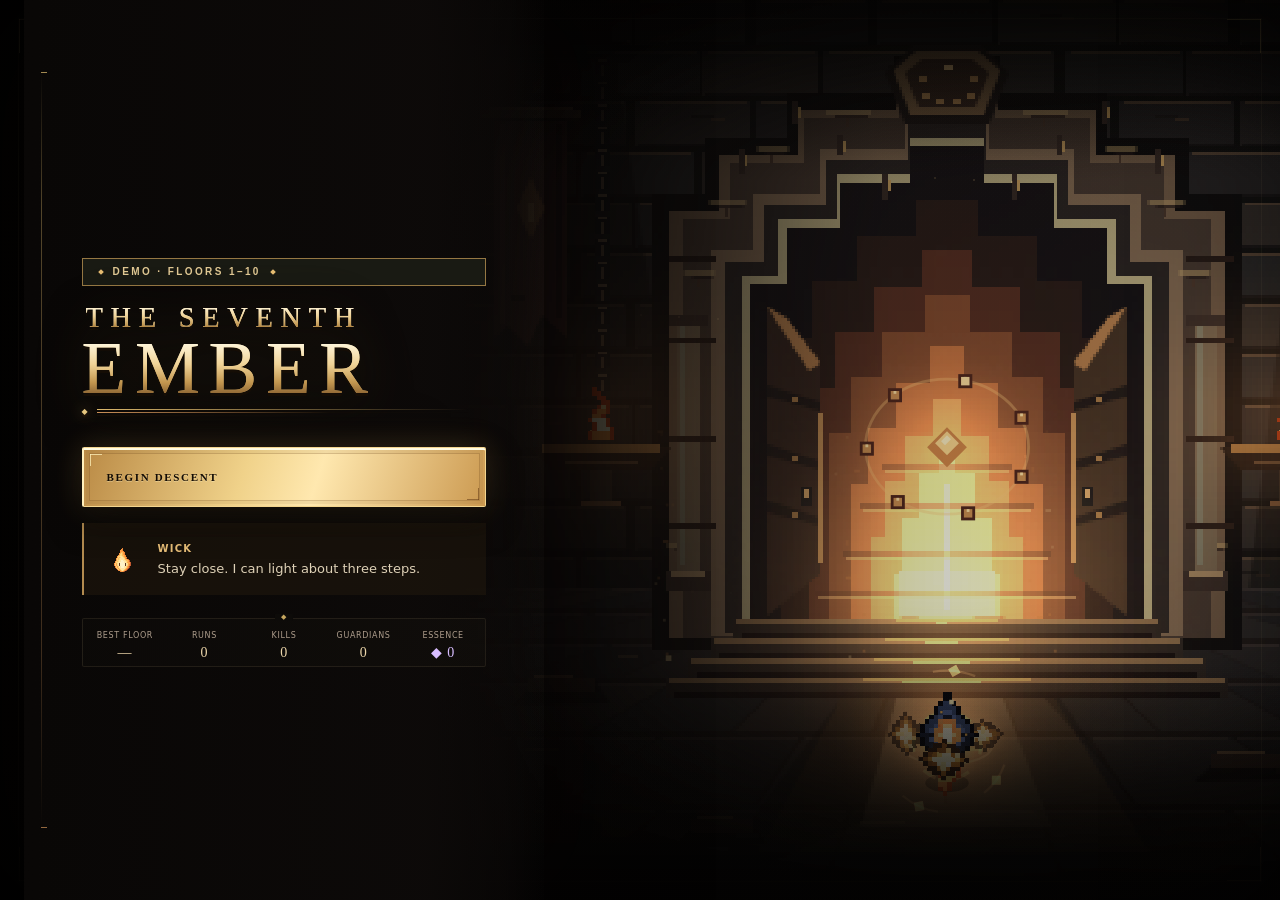
==== commit 06ca7eb2: "Rebuild the title art and refine the game's pixel-art lighting" ====
--- a/demo/index.html
+++ b/demo/index.html
@@ -22,33 +22,33 @@
       content="A free, replayable ten-floor demo of The Seventh Ember. Explore two regions, defeat two guardians, and build a lasting flame."
     />
     <meta name="application-name" content="The Seventh Ember" />
-    <link rel="stylesheet" href="demo.css?v=2026112003">
-
-
-
-
-
-
-
-
-
-
-
-
-
-
-
-
-
-
-
-
-
-
-
-
-
-  <script src="boot-art.js?v=2026112003"></script></head>
+    <link rel="stylesheet" href="demo.css?v=2026112101">
+
+
+
+
+
+
+
+
+
+
+
+
+
+
+
+
+
+
+
+
+
+
+
+
+
+  <script src="boot-art.js?v=2026112101"></script></head>
   <body>
     <div id="bootScreen" role="status" aria-label="Opening The Seventh Ember">
       <div class="boot-content">
@@ -680,5 +680,6 @@
 
 
 
-  <script src="game.js?v=2026112003"></script></body>
+
+  <script src="game.js?v=2026112101"></script></body>
 </html>
--- a/demo/demo.css
+++ b/demo/demo.css
@@ -6573,7 +6573,7 @@
   margin: 0 0 clamp(25px, 3.5vh, 38px);
   padding: 0 0 17px;
   font:
-    500 clamp(60px, 5vw, 72px) / 0.84 Georgia,
+    500 clamp(62px, 5.7vw, 89px) / 0.84 Georgia,
     serif;
   white-space: normal;
   filter: drop-shadow(0 3px 0 #150d05) drop-shadow(0 10px 20px #000a)
@@ -6645,7 +6645,7 @@
     0 8px 22px #0004;
   color: #e6ddcc;
   font:
-    700 10px/1.2 Georgia,
+    700 11px/1.2 Georgia,
     serif;
   letter-spacing: 0.15em;
   overflow: hidden;
@@ -6720,6 +6720,22 @@
     0 12px 30px #0007,
     0 0 26px #dbad551c;
   text-shadow: 0 1px #fff3c666;
+}
+body.ui-reborn .menu-btns .btn.primary::before {
+  content: '';
+  position: absolute;
+  inset: 5px;
+  width: auto;
+  height: auto;
+  pointer-events: none;
+  transform: none;
+  opacity: 1;
+  border: 1px solid #67451b45;
+  background:
+    linear-gradient(#fff2bbbd, #fff2bbbd) 0 0 / 12px 1px no-repeat,
+    linear-gradient(#fff2bbbd, #fff2bbbd) 0 0 / 1px 12px no-repeat,
+    linear-gradient(#6e441b9e, #6e441b9e) 100% 100% / 12px 1px no-repeat,
+    linear-gradient(#6e441b9e, #6e441b9e) 100% 100% / 1px 12px no-repeat;
 }
 body.ui-reborn .menu-btns .btn.primary svg {
   color: #62431a;
@@ -6867,9 +6883,9 @@
   display: flex;
   align-items: center;
   gap: 5px;
-  color: #958477;
-  font-size: 5px;
-  letter-spacing: 0.11em;
+  color: #ad9d8c;
+  font-size: 8px;
+  letter-spacing: 0.08em;
 }
 body.ui-reborn #menuStats b {
   color: #ecd6aa;
@@ -6929,7 +6945,7 @@
     min-height: 38px;
     padding-top: 8px;
     padding-bottom: 8px;
-    font-size: 8px;
+    font-size: 9px;
   }
   body.ui-reborn .menu-btns .btn.primary {
     min-height: 45px;
@@ -7654,8 +7670,8 @@
   background: linear-gradient(145deg, rgba(var(--relic-rgb), 0.12), #0908078a);
 }
 body.ui-reborn .tree-head {
-  background: linear-gradient(90deg, rgba(var(--region-rgb), 0.12), #0c0c0bf2 56%);
-  border-bottom-color: rgba(var(--region-rgb), 0.22);
+  background: linear-gradient(108deg, #30271f, #181615 56%, #100f0d);
+  border-bottom-color: #b78c544d;
 }
 body.ui-reborn .tree-map {
   background: radial-gradient(
@@ -7666,8 +7682,10 @@
   ) !important;
 }
 body.ui-reborn .tree-inspector {
-  background: linear-gradient(145deg, #17140f, #0b0b0a);
-  border-color: rgba(var(--region-rgb), 0.28);
+  background:
+    radial-gradient(ellipse at 32% 9%, #ae875321, transparent 35%),
+    linear-gradient(145deg, #211912, #0b0b0a);
+  border-color: #98734265;
   box-shadow: -20px 0 55px #0007;
 }
 body.ui-reborn .tree-inspector h3 {
@@ -12887,9 +12905,17 @@
   gap: 22px;
   width: min(900px, calc(100vw - 64px));
   padding: 22px 25px;
-  background: linear-gradient(120deg, #243027fa, #131d18fc);
-  border: 1px solid #a38c57;
-  box-shadow: 0 18px 65px #0009;
+  background:
+    radial-gradient(
+      ellipse at 12% 36%,
+      color-mix(in srgb, var(--voice, #c7b37b) 15%, transparent),
+      transparent 39%
+    ),
+    linear-gradient(120deg, #25231e, #111311 81%);
+  border: 1px solid color-mix(in srgb, var(--voice, #c7b37b) 52%, #574633);
+  box-shadow:
+    0 18px 65px #0009,
+    inset 0 2px #e8cf9c29;
   clip-path: polygon(
     0 12px,
     12px 0,
@@ -12904,7 +12930,10 @@
 body.descent-story #conversation .dialogue-frame:before {
   inset: 5px;
   border: 1px solid #d5c58c20;
-  background: none;
+  background:
+    linear-gradient(var(--voice, #c7b37b), transparent) 0 0 / 1px 15px no-repeat,
+    linear-gradient(90deg, var(--voice, #c7b37b), transparent) 0 0 / 28px 1px no-repeat,
+    linear-gradient(270deg, #d5c58c86, transparent) 100% 100% / 28px 1px no-repeat;
   opacity: 1;
   pointer-events: none;
 }
@@ -12919,8 +12948,14 @@
   justify-content: center;
   align-items: center;
   border: 1px solid #7c805b66;
-  background: #19241b;
-  box-shadow: inset 0 0 24px #0003;
+  background: radial-gradient(
+    ellipse at 50% 43%,
+    color-mix(in srgb, var(--voice, #c7b37b) 25%, #20251e),
+    #141613 68%
+  );
+  box-shadow:
+    inset 0 0 24px #0007,
+    inset 0 1px #e2c89831;
 }
 body.descent-story #speakerPortrait {
   width: 120px;
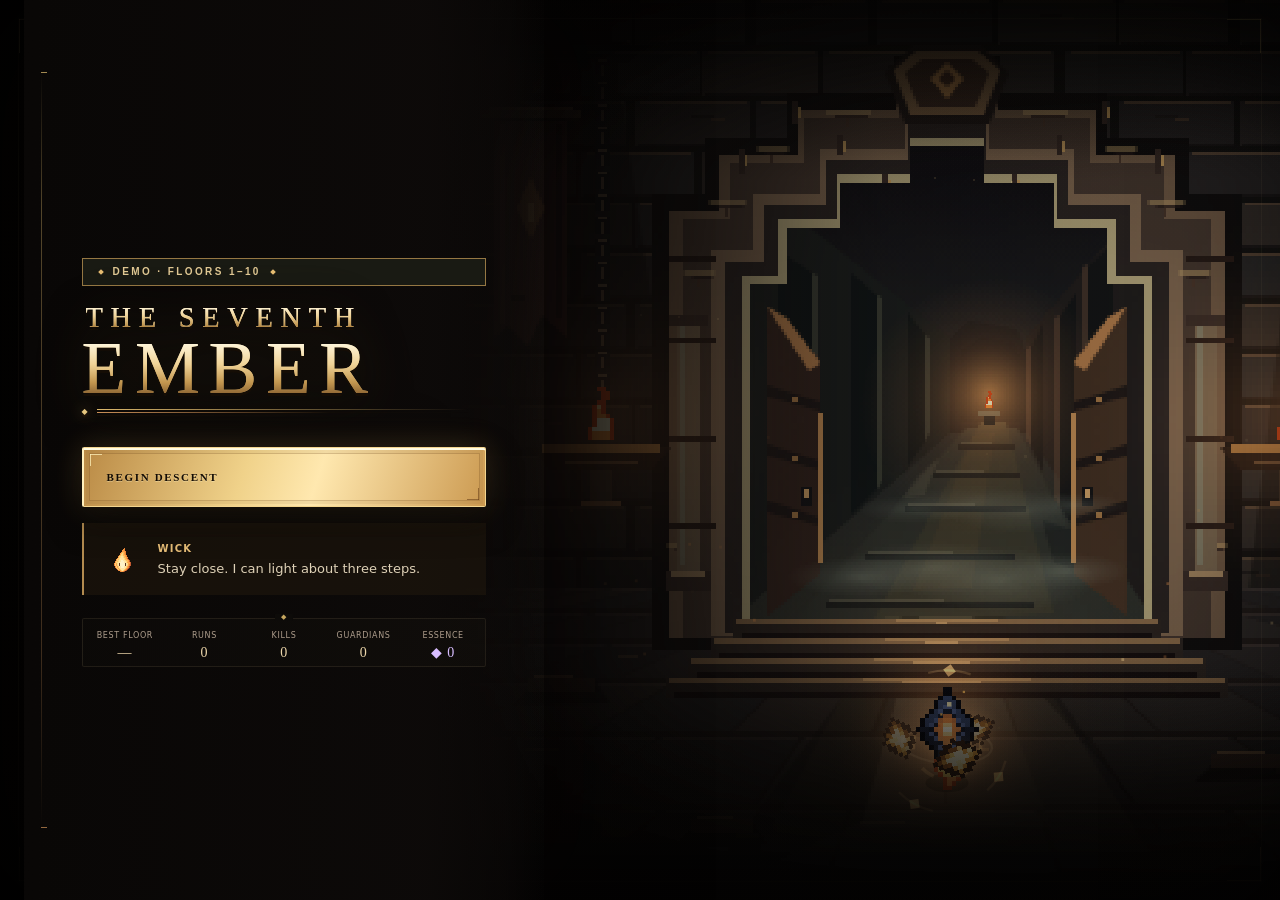
==== commit ed8e2ac1: "Replace the title gate glow with a lantern-lit passage" ====
--- a/demo/index.html
+++ b/demo/index.html
@@ -22,33 +22,33 @@
       content="A free, replayable ten-floor demo of The Seventh Ember. Explore two regions, defeat two guardians, and build a lasting flame."
     />
     <meta name="application-name" content="The Seventh Ember" />
-    <link rel="stylesheet" href="demo.css?v=2026112101">
-
-
-
-
-
-
-
-
-
-
-
-
-
-
-
-
-
-
-
-
-
-
-
-
-
-  <script src="boot-art.js?v=2026112101"></script></head>
+    <link rel="stylesheet" href="demo.css?v=2026112102">
+
+
+
+
+
+
+
+
+
+
+
+
+
+
+
+
+
+
+
+
+
+
+
+
+
+  <script src="boot-art.js?v=2026112102"></script></head>
   <body>
     <div id="bootScreen" role="status" aria-label="Opening The Seventh Ember">
       <div class="boot-content">
@@ -681,5 +681,5 @@
 
 
 
-  <script src="game.js?v=2026112101"></script></body>
+  <script src="game.js?v=2026112102"></script></body>
 </html>
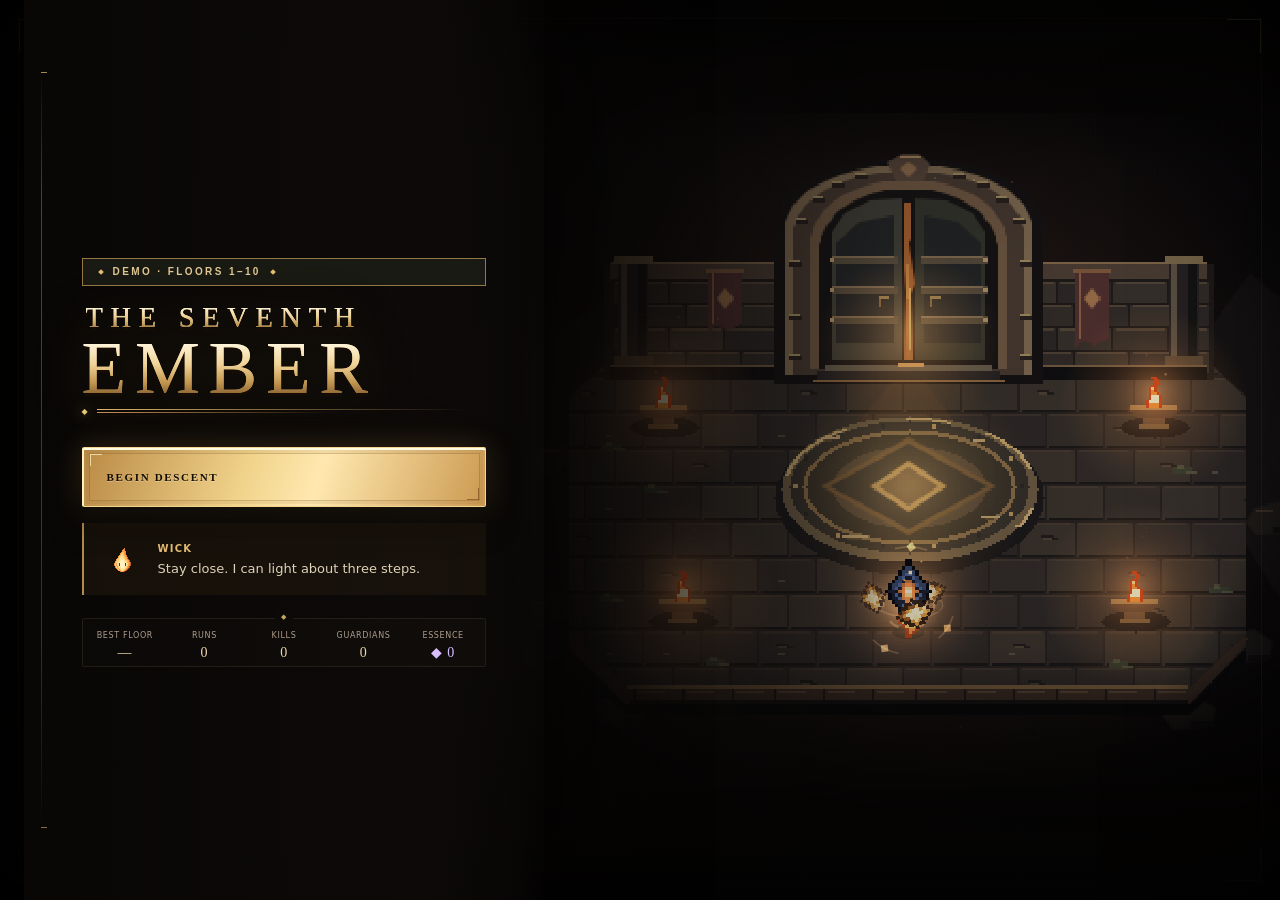
==== commit 8f5d4001: "Restore the overhead pixel-art shrine on the title screen" ====
--- a/demo/index.html
+++ b/demo/index.html
@@ -22,33 +22,33 @@
       content="A free, replayable ten-floor demo of The Seventh Ember. Explore two regions, defeat two guardians, and build a lasting flame."
     />
     <meta name="application-name" content="The Seventh Ember" />
-    <link rel="stylesheet" href="demo.css?v=2026112102">
-
-
-
-
-
-
-
-
-
-
-
-
-
-
-
-
-
-
-
-
-
-
-
-
-
-  <script src="boot-art.js?v=2026112102"></script></head>
+    <link rel="stylesheet" href="demo.css?v=2026112103">
+
+
+
+
+
+
+
+
+
+
+
+
+
+
+
+
+
+
+
+
+
+
+
+
+
+  <script src="boot-art.js?v=2026112103"></script></head>
   <body>
     <div id="bootScreen" role="status" aria-label="Opening The Seventh Ember">
       <div class="boot-content">
@@ -681,5 +681,5 @@
 
 
 
-  <script src="game.js?v=2026112102"></script></body>
+  <script src="game.js?v=2026112103"></script></body>
 </html>
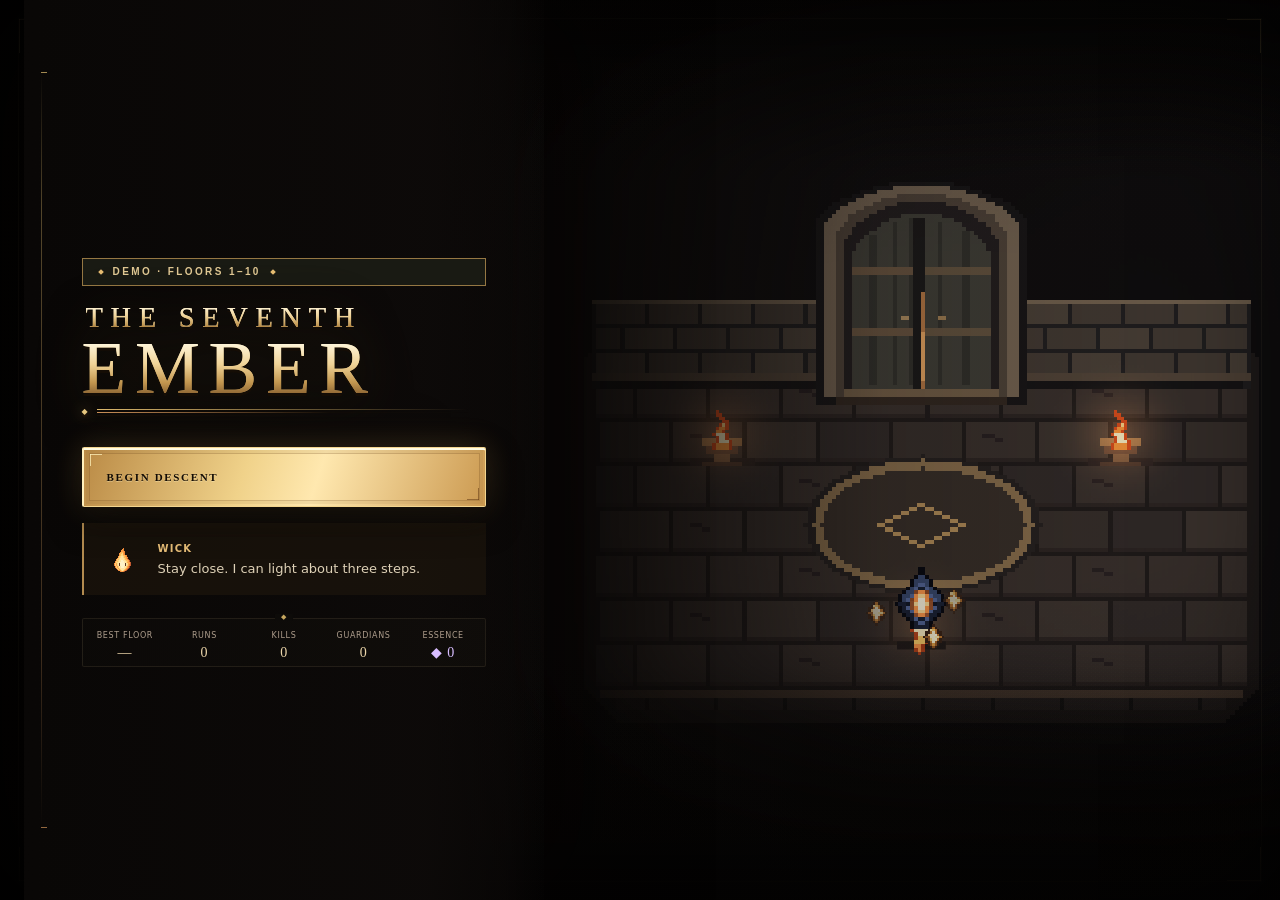
==== commit 419e1dc4: "Simplify the title shrine into a low-resolution pixel scene" ====
--- a/demo/index.html
+++ b/demo/index.html
@@ -22,33 +22,33 @@
       content="A free, replayable ten-floor demo of The Seventh Ember. Explore two regions, defeat two guardians, and build a lasting flame."
     />
     <meta name="application-name" content="The Seventh Ember" />
-    <link rel="stylesheet" href="demo.css?v=2026112103">
-
-
-
-
-
-
-
-
-
-
-
-
-
-
-
-
-
-
-
-
-
-
-
-
-
-  <script src="boot-art.js?v=2026112103"></script></head>
+    <link rel="stylesheet" href="demo.css?v=2026112104">
+
+
+
+
+
+
+
+
+
+
+
+
+
+
+
+
+
+
+
+
+
+
+
+
+
+  <script src="boot-art.js?v=2026112104"></script></head>
   <body>
     <div id="bootScreen" role="status" aria-label="Opening The Seventh Ember">
       <div class="boot-content">
@@ -681,5 +681,5 @@
 
 
 
-  <script src="game.js?v=2026112103"></script></body>
+  <script src="game.js?v=2026112104"></script></body>
 </html>
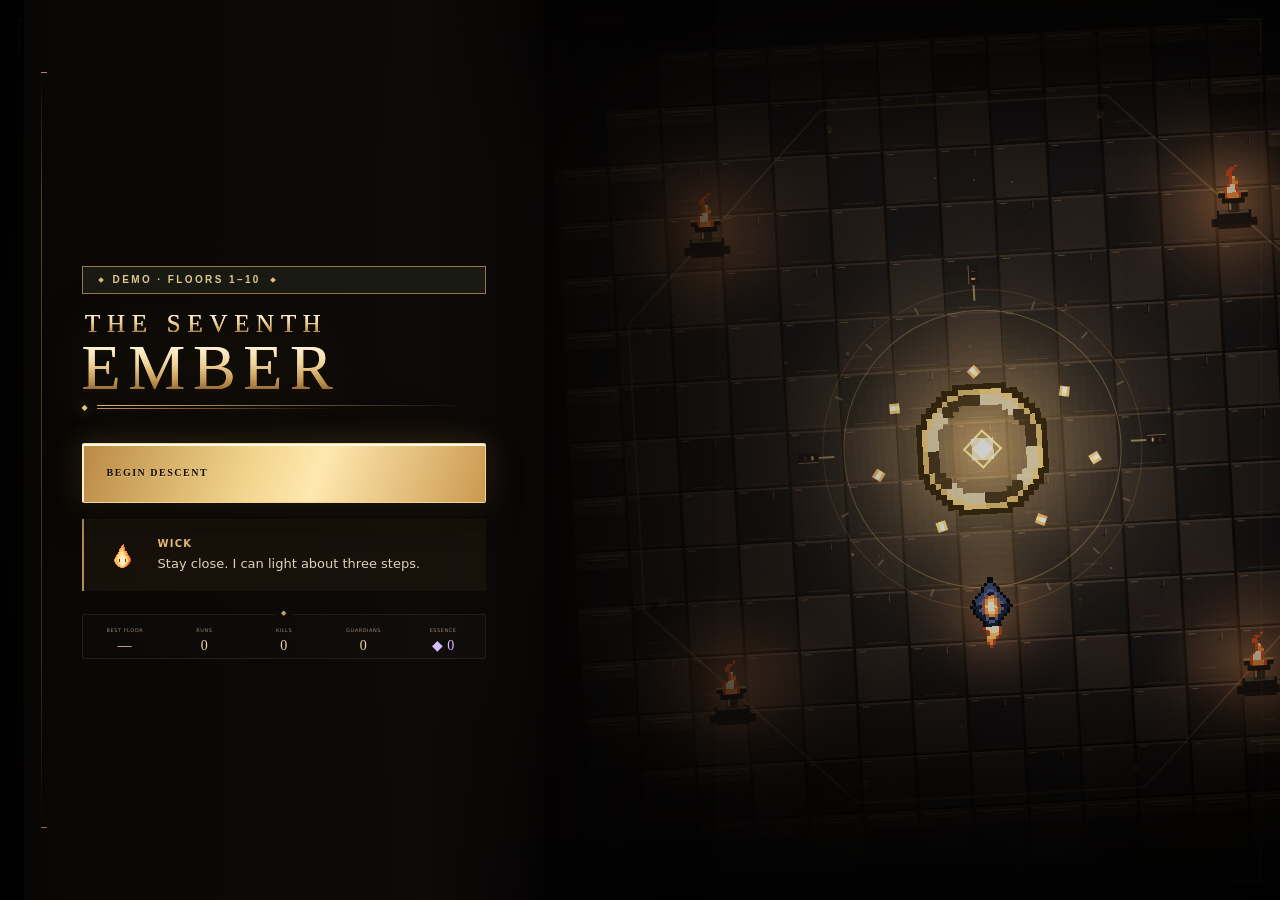
==== commit f44865f9: "Restore the original title screen artwork and menu" ====
--- a/demo/index.html
+++ b/demo/index.html
@@ -22,33 +22,33 @@
       content="A free, replayable ten-floor demo of The Seventh Ember. Explore two regions, defeat two guardians, and build a lasting flame."
     />
     <meta name="application-name" content="The Seventh Ember" />
-    <link rel="stylesheet" href="demo.css?v=2026112104">
-
-
-
-
-
-
-
-
-
-
-
-
-
-
-
-
-
-
-
-
-
-
-
-
-
-  <script src="boot-art.js?v=2026112104"></script></head>
+    <link rel="stylesheet" href="demo.css?v=2026112105">
+
+
+
+
+
+
+
+
+
+
+
+
+
+
+
+
+
+
+
+
+
+
+
+
+
+  <script src="boot-art.js?v=2026112105"></script></head>
   <body>
     <div id="bootScreen" role="status" aria-label="Opening The Seventh Ember">
       <div class="boot-content">
@@ -681,5 +681,5 @@
 
 
 
-  <script src="game.js?v=2026112104"></script></body>
+  <script src="game.js?v=2026112105"></script></body>
 </html>
--- a/demo/demo.css
+++ b/demo/demo.css
@@ -6573,7 +6573,7 @@
   margin: 0 0 clamp(25px, 3.5vh, 38px);
   padding: 0 0 17px;
   font:
-    500 clamp(62px, 5.7vw, 89px) / 0.84 Georgia,
+    500 clamp(60px, 5vw, 72px) / 0.84 Georgia,
     serif;
   white-space: normal;
   filter: drop-shadow(0 3px 0 #150d05) drop-shadow(0 10px 20px #000a)
@@ -6645,7 +6645,7 @@
     0 8px 22px #0004;
   color: #e6ddcc;
   font:
-    700 11px/1.2 Georgia,
+    700 10px/1.2 Georgia,
     serif;
   letter-spacing: 0.15em;
   overflow: hidden;
@@ -6720,22 +6720,6 @@
     0 12px 30px #0007,
     0 0 26px #dbad551c;
   text-shadow: 0 1px #fff3c666;
-}
-body.ui-reborn .menu-btns .btn.primary::before {
-  content: '';
-  position: absolute;
-  inset: 5px;
-  width: auto;
-  height: auto;
-  pointer-events: none;
-  transform: none;
-  opacity: 1;
-  border: 1px solid #67451b45;
-  background:
-    linear-gradient(#fff2bbbd, #fff2bbbd) 0 0 / 12px 1px no-repeat,
-    linear-gradient(#fff2bbbd, #fff2bbbd) 0 0 / 1px 12px no-repeat,
-    linear-gradient(#6e441b9e, #6e441b9e) 100% 100% / 12px 1px no-repeat,
-    linear-gradient(#6e441b9e, #6e441b9e) 100% 100% / 1px 12px no-repeat;
 }
 body.ui-reborn .menu-btns .btn.primary svg {
   color: #62431a;
@@ -6883,9 +6867,9 @@
   display: flex;
   align-items: center;
   gap: 5px;
-  color: #ad9d8c;
-  font-size: 8px;
-  letter-spacing: 0.08em;
+  color: #958477;
+  font-size: 5px;
+  letter-spacing: 0.11em;
 }
 body.ui-reborn #menuStats b {
   color: #ecd6aa;
@@ -6945,7 +6929,7 @@
     min-height: 38px;
     padding-top: 8px;
     padding-bottom: 8px;
-    font-size: 9px;
+    font-size: 8px;
   }
   body.ui-reborn .menu-btns .btn.primary {
     min-height: 45px;
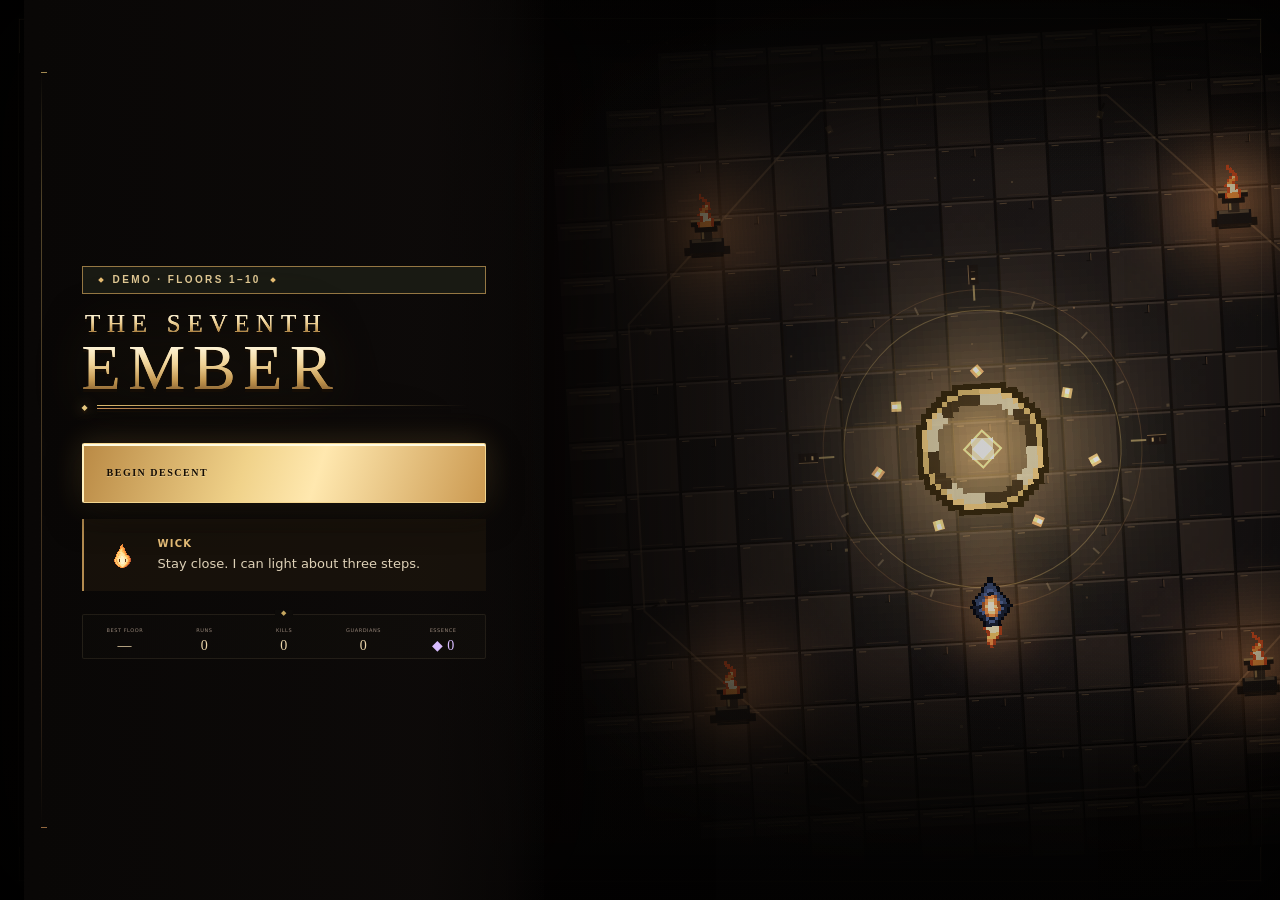
==== commit 364b32f9: "Preserve portal recall checkpoints and restore demo secret rooms" ====
--- a/demo/index.html
+++ b/demo/index.html
@@ -22,33 +22,33 @@
       content="A free, replayable ten-floor demo of The Seventh Ember. Explore two regions, defeat two guardians, and build a lasting flame."
     />
     <meta name="application-name" content="The Seventh Ember" />
-    <link rel="stylesheet" href="demo.css?v=2026112105">
-
-
-
-
-
-
-
-
-
-
-
-
-
-
-
-
-
-
-
-
-
-
-
-
-
-  <script src="boot-art.js?v=2026112105"></script></head>
+    <link rel="stylesheet" href="demo.css?v=2026112106">
+
+
+
+
+
+
+
+
+
+
+
+
+
+
+
+
+
+
+
+
+
+
+
+
+
+  <script src="boot-art.js?v=2026112106"></script></head>
   <body>
     <div id="bootScreen" role="status" aria-label="Opening The Seventh Ember">
       <div class="boot-content">
@@ -681,5 +681,5 @@
 
 
 
-  <script src="game.js?v=2026112105"></script></body>
+  <script src="game.js?v=2026112106"></script></body>
 </html>
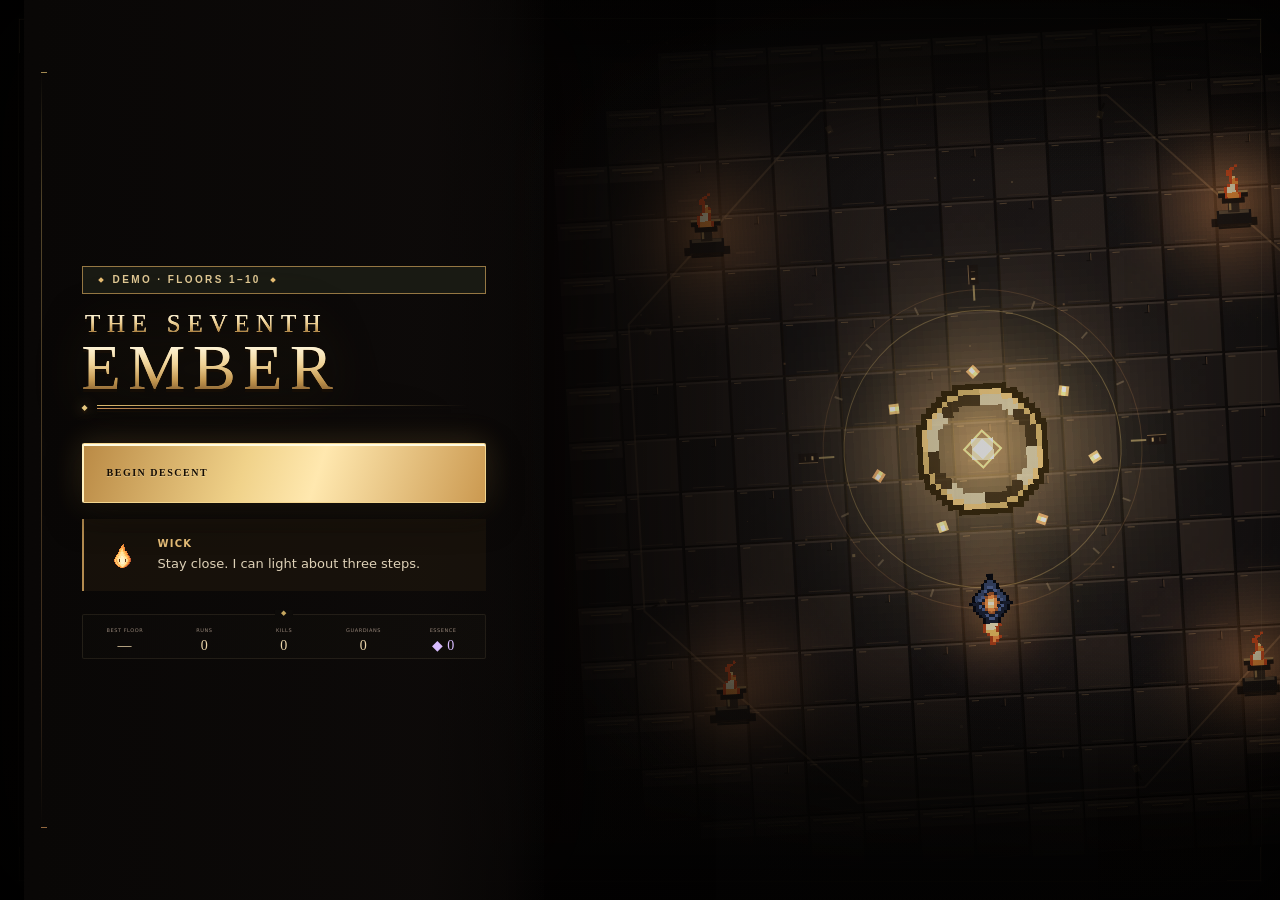
==== commit 6b6a1895: "Publish the updated ten-floor demo" ====
--- a/demo/index.html
+++ b/demo/index.html
@@ -22,33 +22,33 @@
       content="A free, replayable ten-floor demo of The Seventh Ember. Explore two regions, defeat two guardians, and build a lasting flame."
     />
     <meta name="application-name" content="The Seventh Ember" />
-    <link rel="stylesheet" href="demo.css?v=2026112106">
-
-
-
-
-
-
-
-
-
-
-
-
-
-
-
-
-
-
-
-
-
-
-
-
-
-  <script src="boot-art.js?v=2026112106"></script></head>
+    <link rel="stylesheet" href="demo.css?v=2026112107">
+
+
+
+
+
+
+
+
+
+
+
+
+
+
+
+
+
+
+
+
+
+
+
+
+
+  <script src="boot-art.js?v=2026112107"></script></head>
   <body>
     <div id="bootScreen" role="status" aria-label="Opening The Seventh Ember">
       <div class="boot-content">
@@ -681,5 +681,5 @@
 
 
 
-  <script src="game.js?v=2026112106"></script></body>
+  <script src="game.js?v=2026112107"></script></body>
 </html>
